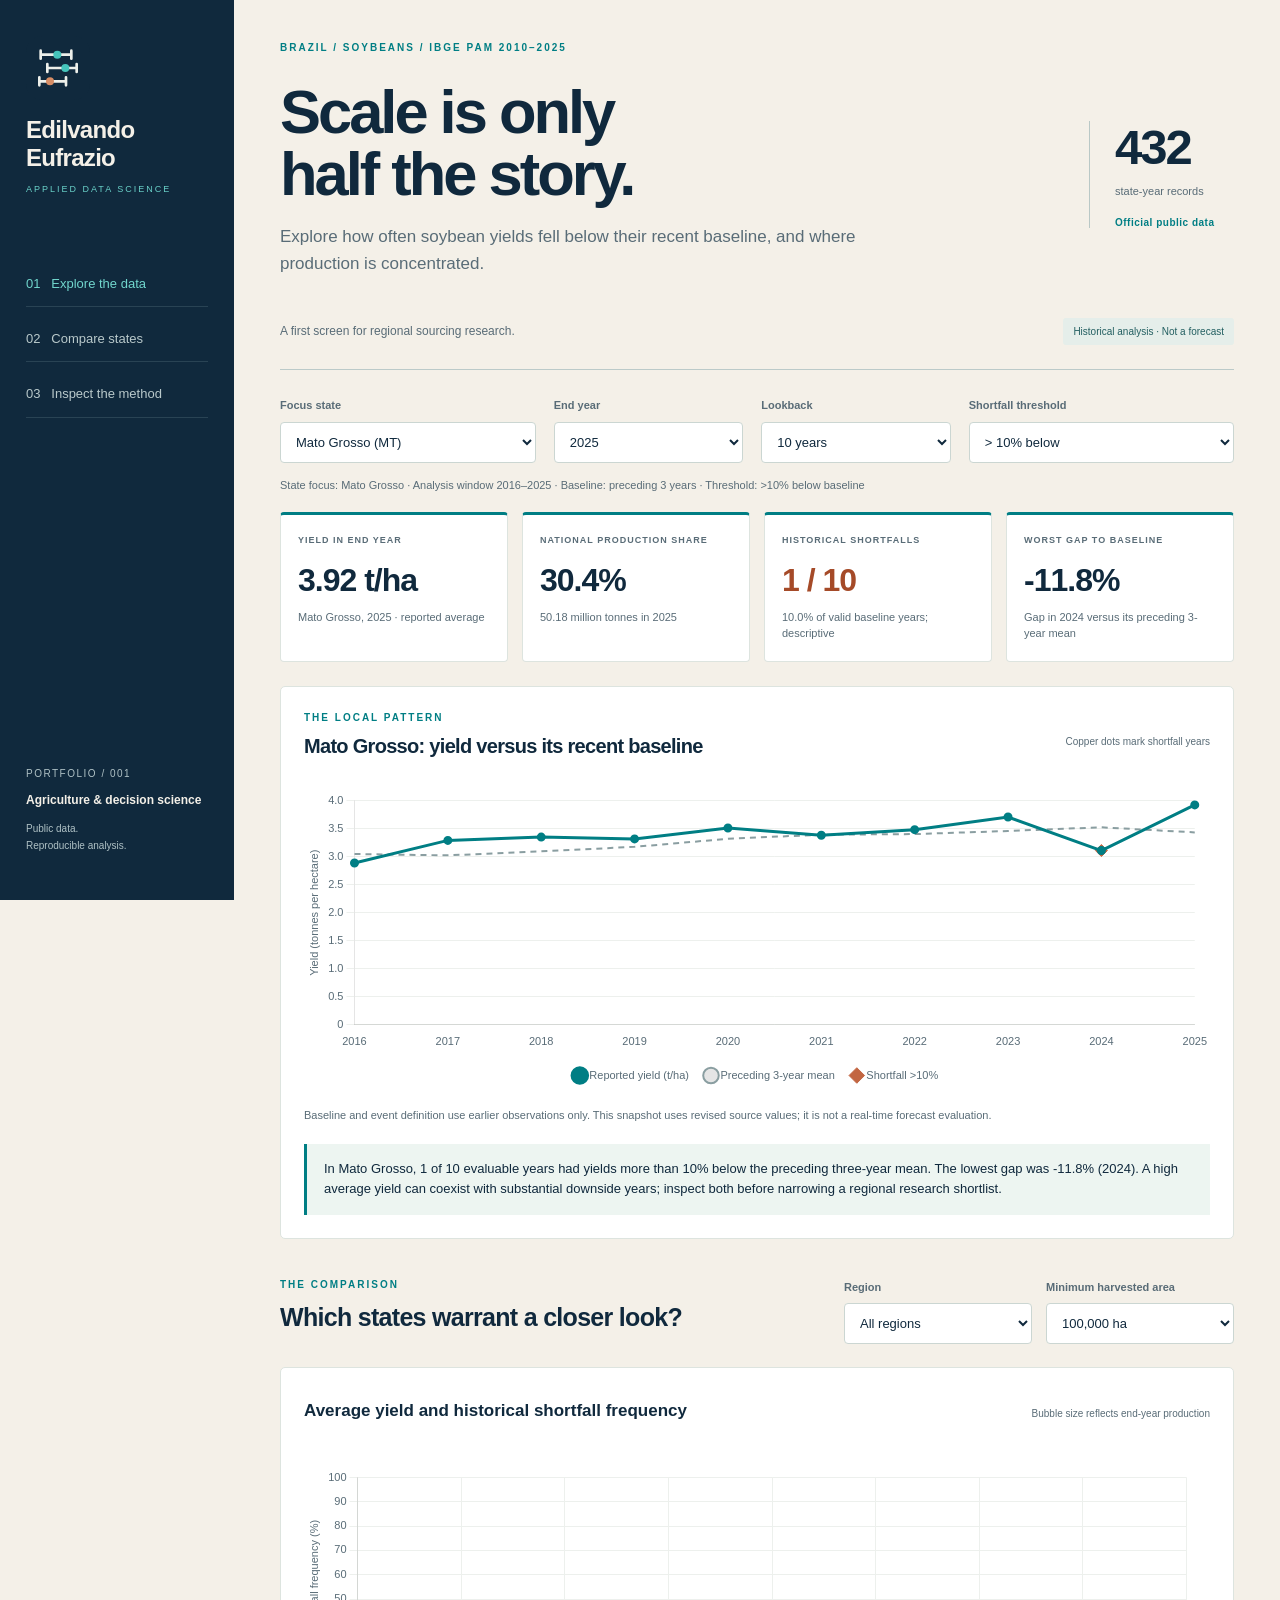
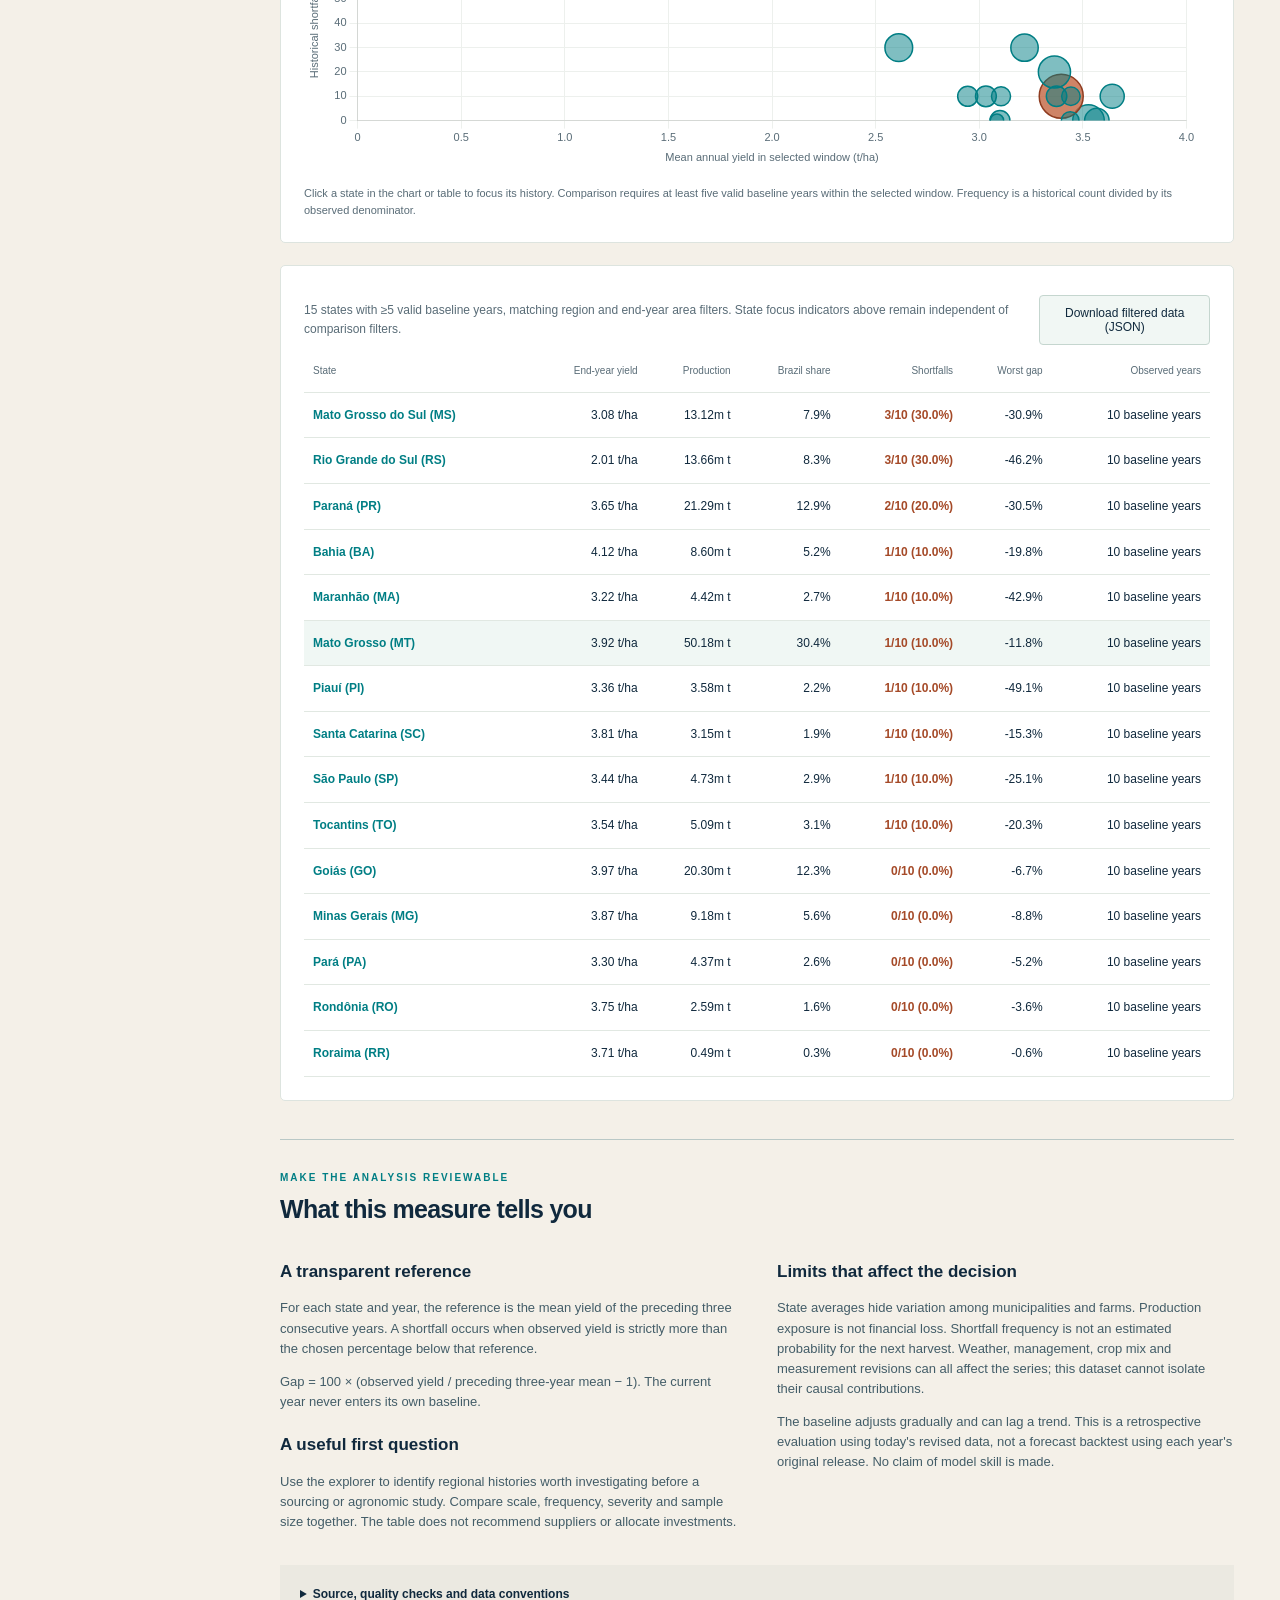
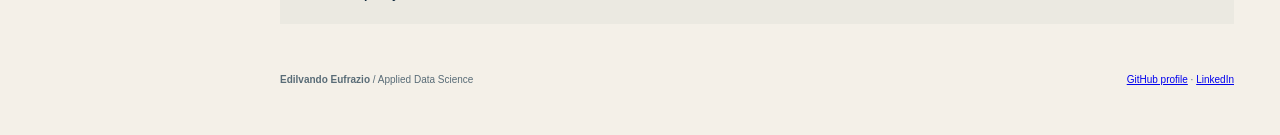
==== docs/index.html @ 591dab3a "Publish the interactive soybean dashboard" ====
<!doctype html><html lang="en"><head><meta charset="utf-8"><meta name="viewport" content="width=device-width,initial-scale=1"><meta name="description" content="Explore Brazilian soybean yield shortfalls using official IBGE data, transparent SQL baselines and reproducible validation."><title>Crop Yield Risk Explorer — Edilvando Eufrazio</title><style>:root{--ink:#10293D;--teal:#007E84;--paper:#F4F0E8;--copper:#C26642;--muted:#596C77;--line:#DCE2DF;--white:#FFF;--soft:#E9F2EF}*{box-sizing:border-box}html{scroll-behavior:smooth;scroll-padding-top:25px}body{margin:0;color:var(--ink);background:var(--paper);font:16px/1.55 Arial,Helvetica,sans-serif}.shell{display:grid;grid-template-columns:234px minmax(0,1fr)}.rail{height:100vh;position:sticky;top:0;background:#10293D;color:var(--paper);padding:36px 26px;display:flex;flex-direction:column}.brandmark{width:64px;height:64px}.brandname{font-size:24px;font-weight:700;letter-spacing:-.7px;line-height:1.15;margin-top:16px}.brandrole{font-size:9px;letter-spacing:2px;color:#69D0C8;margin-top:12px}.rail nav{display:flex;flex-direction:column;gap:10px;margin-top:65px}.rail nav a{color:#B9C9CB;text-decoration:none;font-size:13px;padding:12px 0;border-bottom:1px solid #294354}.rail nav a:hover,.rail nav a.active{color:#71D6CD}.railnote{margin-top:auto;font-size:10px;letter-spacing:1.5px;color:#AFC1C5}.railnote strong{display:block;font-size:12px;letter-spacing:0;margin-top:10px;color:#F4F0E8}.railnote p{letter-spacing:0;line-height:1.7}main{max-width:1420px;width:100%;padding:40px 46px 20px}header{border-bottom:1px solid #BBCAC9;padding-bottom:24px}.eyebrow{font-size:10px;letter-spacing:2px;font-weight:700;color:var(--teal)}h1{font-size:clamp(40px,4.8vw,74px);line-height:1.01;letter-spacing:-3px;margin:25px 0 18px}h2{font-size:25px;letter-spacing:-.7px;line-height:1.2;margin:9px 0 15px}h3{font-size:17px;margin:7px 0 12px}.hero{display:flex;justify-content:space-between;gap:30px;align-items:center}.lede{max-width:590px;font-size:17px;color:var(--muted);line-height:1.6}.stamp{min-width:145px;width:145px;border-left:1px solid #B9C8C6;padding-left:25px;font-size:49px;font-weight:700;line-height:1.1;letter-spacing:-2px}.stamp span{display:block;font-size:11px;line-height:1.5;letter-spacing:0;margin-top:8px;font-weight:400;color:var(--muted)}.stamp b{display:block;font-size:10px;letter-spacing:.5px;color:var(--teal);margin-top:18px}.introline{display:flex;justify-content:space-between;gap:15px;align-items:center;margin-top:24px;font-size:12px;color:var(--muted)}.pill{display:inline-block;background:#E5EEEA;color:#235F61;padding:6px 10px;font-size:10px;border-radius:3px;white-space:nowrap}.controls{display:grid;grid-template-columns:1.35fr 1fr 1fr 1.4fr;gap:18px;margin-top:27px}.control label{display:block;font-size:11px;font-weight:700;margin-bottom:7px;color:var(--muted)}select{width:100%;padding:11px 30px 11px 11px;background:white;border:1px solid #CBD6D2;color:var(--ink);font:13px Arial;border-radius:4px}select:focus,button:focus-visible,a:focus-visible{outline:3px solid #54B9B3;outline-offset:3px}.period{font-size:11px;color:var(--muted);margin:14px 0 18px}.kpis{display:grid;grid-template-columns:repeat(4,minmax(0,1fr));gap:14px;margin-bottom:24px}.kpis article{background:white;padding:19px 17px;border:1px solid #DDE4DF;border-top:3px solid var(--teal);border-radius:4px}.label{font-size:9px;letter-spacing:1px;color:var(--muted);font-weight:700;min-height:27px}.number{font-size:32px;font-weight:700;line-height:1.2;letter-spacing:-1px;font-variant-numeric:tabular-nums}.caption{font-size:11px;color:var(--muted);margin-top:10px;line-height:1.5}.copper{color:#A54A28}.chartcard,.tablecard{background:white;border:1px solid #DDE4DF;border-radius:5px;padding:23px;margin-bottom:22px}.charthead,.sectionhead{display:flex;justify-content:space-between;gap:18px;align-items:center}.charthead h2{font-size:20px}.legendnote{font-size:10px;color:var(--muted);max-width:200px;text-align:right}.chart{height:315px;position:relative;margin-top:18px}.chart.tall{height:300px}.chartnote{font-size:11px;color:var(--muted);margin:16px 0 0}.insight{padding:15px 17px;background:#EDF5F1;border-left:3px solid var(--teal);font-size:13px;margin-top:19px;line-height:1.6}.sectionhead{margin:38px 0 20px}.comparecontrols{display:flex;gap:14px;min-width:390px}.comparecontrols .control{flex:1}.tablehead{display:flex;gap:20px;justify-content:space-between;align-items:center}.tablehead p{font-size:12px;color:var(--muted)}button{cursor:pointer;font:12px Arial;background:#F1F7F4;color:var(--ink);padding:10px 12px;border:1px solid #C5D6CF;border-radius:4px}button:hover{background:#DCEFE8}.scroll{overflow-x:auto}table{width:100%;border-collapse:collapse;font-size:12px;font-variant-numeric:tabular-nums}th,td{padding:13px 9px;border-bottom:1px solid #E1E8E2;text-align:right;white-space:nowrap}th:first-child,td:first-child{text-align:left}th{color:var(--muted);font-size:10px;font-weight:400}th button{padding:0;border:0;background:none;color:inherit;font-size:10px}td button{padding:0;background:none;border:0;color:var(--teal);font-weight:700}.selected td{background:#F0F7F4}.freq{font-weight:700;color:#A54A28}.method{border-top:1px solid #B9C8C6;padding-top:30px;margin-top:38px}.methodgrid{display:grid;grid-template-columns:1fr 1fr;gap:40px;font-size:13px;color:#435D68}.methodgrid h3{color:var(--ink);margin-top:20px}.method details{margin-top:20px;background:#EBE9E1;padding:20px;font-size:12px;color:#435D68}.method summary{cursor:pointer;color:var(--ink);font-weight:700}.method a{color:var(--teal)}footer{display:flex;justify-content:space-between;gap:20px;font-size:10px;color:var(--muted);padding:28px 0;margin-top:20px}.skip{position:absolute;left:-999px}.skip:focus{left:20px;top:20px;background:white;padding:10px;z-index:100}.empty{padding:22px;color:var(--muted)}@media(min-width:1500px){main{padding:48px 65px}}@media(max-width:1100px){.shell{grid-template-columns:190px minmax(0,1fr)}.rail{padding:28px 20px}main{padding:30px}.stamp{display:none}.sectionhead{display:block}.comparecontrols{margin-top:18px;min-width:0}.kpis{gap:10px}.kpis article{padding:15px 12px}.number{font-size:27px}}@media(max-width:760px){.shell{display:block}.rail{position:static;height:auto;display:flex;flex-direction:row;align-items:center;gap:12px;padding:16px 20px}.brandmark{width:45px;height:45px}.brandname{font-size:17px;margin:0}.brandrole{margin:0 0 0 auto;font-size:8px;max-width:95px}.rail nav,.railnote{display:none}main{padding:28px 19px}h1{font-size:49px;letter-spacing:-2px}.hero{display:block}.introline{display:block}.pill{margin-top:12px}.controls{grid-template-columns:1fr 1fr;gap:13px}.kpis{grid-template-columns:1fr 1fr;gap:10px}.label{min-height:17px}.number{font-size:29px}.chartcard,.tablecard{padding:16px}.charthead{display:block}.legendnote{display:block;text-align:left;max-width:none;margin-top:8px}.chart{height:295px}.methodgrid{grid-template-columns:1fr;gap:0}.tablehead{display:block}.tablehead button{margin-bottom:15px}footer{display:block;font-size:10px}footer span{display:block;margin-top:8px}}@media print{.rail,.controls,.comparecontrols,.tablehead button{display:none}.shell{display:block}main{padding:10px}.chartcard{break-inside:avoid}.method details{display:block}}
</style></head><body><a class="skip" href="#explore">Skip to analysis</a><div class="shell"><aside class="rail"><div class="brandmark" aria-hidden="true"><svg viewBox="0 0 96 96"><rect width="96" height="96" rx="24" fill="#10293D"/><g stroke="#EDEFEA" stroke-width="4" stroke-linecap="round"><path d="M22 28H68M22 22V34M68 22V34M32 48H76M32 42V54M76 42V54M20 68H60M20 62V74M60 62V74"/></g><g fill="#45C4BB"><circle cx="47" cy="28" r="6"/><circle cx="59" cy="48" r="6"/></g><circle cx="36" cy="68" r="6" fill="#D78D65"/></svg></div><div class="brandname">Edilvando<br>Eufrazio</div><div class="brandrole">APPLIED DATA SCIENCE</div><nav><a href="#explore" class="active">01 &nbsp; Explore the data</a><a href="#compare">02 &nbsp; Compare states</a><a href="#method">03 &nbsp; Inspect the method</a></nav><div class="railnote">PORTFOLIO / 001<br><strong>Agriculture &amp; decision science</strong><p>Public data.<br>Reproducible analysis.</p></div></aside><main><header><div class="eyebrow">BRAZIL / SOYBEANS / IBGE PAM 2010–2025</div><div class="hero"><div><h1>Scale is only<br>half the story.</h1><p class="lede">Explore how often soybean yields fell below their recent baseline, and where production is concentrated.</p></div><div class="stamp">432<span>state-year records</span><b>Official public data</b></div></div><div class="introline"><span>A first screen for regional sourcing research.</span><span class="pill">Historical analysis · Not a forecast</span></div></header><section class="controls" id="explore" aria-label="Analysis controls"><div class="control"><label for="state">Focus state</label><select id="state"></select></div><div class="control"><label for="endYear">End year</label><select id="endYear"></select></div><div class="control"><label for="window">Lookback</label><select id="window"><option value="10" selected>10 years</option><option value="5">5 years</option><option value="13">13 years</option></select></div><div class="control"><label for="threshold">Shortfall threshold</label><select id="threshold"><option value="5">&gt; 5% below</option><option value="10" selected>&gt; 10% below</option><option value="15">&gt; 15% below</option><option value="20">&gt; 20% below</option></select></div></section><div class="period" id="period"></div><section class="kpis" aria-label="Selected state indicators"><article><div class="label">YIELD IN END YEAR</div><div class="number" id="yield"></div><div class="caption" id="yieldNote"></div></article><article><div class="label">NATIONAL PRODUCTION SHARE</div><div class="number" id="share"></div><div class="caption" id="productionNote"></div></article><article><div class="label">HISTORICAL SHORTFALLS</div><div class="number copper" id="frequency"></div><div class="caption" id="frequencyNote"></div></article><article><div class="label">WORST GAP TO BASELINE</div><div class="number" id="worst"></div><div class="caption" id="worstNote"></div></article></section><section class="chartcard"><div class="charthead"><div><div class="eyebrow">THE LOCAL PATTERN</div><h2 id="trendTitle">Yield and the preceding three-year mean</h2></div><span class="legendnote">Copper dots mark shortfall years</span></div><div class="chart tall"><canvas id="trend" aria-label="Selected state yield and historical baseline" role="img"></canvas></div><p class="chartnote" id="trendNote"></p><div class="insight" id="insight" aria-live="polite"></div></section><section id="compare"><div class="sectionhead"><div><div class="eyebrow">THE COMPARISON</div><h2>Which states warrant a closer look?</h2></div><div class="comparecontrols"><div class="control"><label for="region">Region</label><select id="region"><option value="all">All regions</option><option>Central-West</option><option>South</option><option>Southeast</option><option>Northeast</option><option>North</option></select></div><div class="control"><label for="minArea">Minimum harvested area</label><select id="minArea"><option value="0">Any positive area</option><option value="100000" selected>100,000 ha</option><option value="500000">500,000 ha</option><option value="1000000">1 million ha</option></select></div></div></div><div class="chartcard"><div class="charthead"><h3>Average yield and historical shortfall frequency</h3><span class="legendnote">Bubble size reflects end-year production</span></div><div class="chart"><canvas id="scatter" aria-label="States by average yield and shortfall frequency" role="img"></canvas></div><p class="chartnote">Click a state in the chart or table to focus its history. Comparison requires at least five valid baseline years within the selected window. Frequency is a historical count divided by its observed denominator.</p></div><div class="tablecard"><div class="tablehead"><p id="tableCaption"></p><button id="download">Download filtered data (JSON)</button></div><div class="scroll"><table><thead><tr><th><button data-sort="state">State</button></th><th><button data-sort="yield">End-year yield</button></th><th><button data-sort="production">Production</button></th><th><button data-sort="share">Brazil share</button></th><th><button data-sort="frequency">Shortfalls</button></th><th><button data-sort="worst">Worst gap</button></th><th>Observed years</th></tr></thead><tbody id="rows"></tbody></table></div></div></section><section class="method" id="method"><div class="eyebrow">MAKE THE ANALYSIS REVIEWABLE</div><h2>What this measure tells you</h2><div class="methodgrid"><div><h3>A transparent reference</h3><p>For each state and year, the reference is the mean yield of the preceding three consecutive years. A shortfall occurs when observed yield is strictly more than the chosen percentage below that reference.</p><p>Gap = 100 × (observed yield / preceding three-year mean − 1). The current year never enters its own baseline.</p><h3>A useful first question</h3><p>Use the explorer to identify regional histories worth investigating before a sourcing or agronomic study. Compare scale, frequency, severity and sample size together. The table does not recommend suppliers or allocate investments.</p></div><div><h3>Limits that affect the decision</h3><p>State averages hide variation among municipalities and farms. Production exposure is not financial loss. Shortfall frequency is not an estimated probability for the next harvest. Weather, management, crop mix and measurement revisions can all affect the series; this dataset cannot isolate their causal contributions.</p><p>The baseline adjusts gradually and can lag a trend. This is a retrospective evaluation using today's revised data, not a forecast backtest using each year's original release. No claim of model skill is made.</p></div></div><details><summary>Source, quality checks and data conventions</summary><p>Source: IBGE Municipal Agricultural Production (PAM), SIDRA table 1612, category 2713 (soybeans, grain), annual data, Brazil and 27 states, 2010–2025. Yield is reported in kg/ha and displayed in t/ha. Production is in tonnes; areas are in hectares.</p><p>The pipeline checks source hashes, unique state-year-variable keys, the complete grid, state sums against the national totals, and yield against production/harvested area with a 2 kg/ha rounding tolerance. The source values are retained alongside the transformed values.</p><p>SIDRA “-” denotes absolute zero. “...” means unavailable, “..” not applicable and “X” withheld. A yield with no harvested area is undefined and is excluded, not imputed. A rolling baseline requires three observed consecutive years.</p><p id="sourceDate"></p><p><a href="https://sidra.ibge.gov.br/tabela/1612" target="_blank" rel="noopener">Open the IBGE source table</a> · <a href="https://servicodados.ibge.gov.br/api/docs/agregados?versao=3" target="_blank" rel="noopener">API documentation</a></p><p>Independent personal portfolio project by Edilvando Eufrazio. Built with AI-assisted implementation and manual analytical review. No institutional endorsement or nonpublic research data is implied.</p></details></section><footer><span><strong>Edilvando Eufrazio</strong> / Applied Data Science</span><span><a href="https://github.com/edilvandopereira-dot" target="_blank" rel="noopener">GitHub profile</a> · <a href="https://www.linkedin.com/in/edilvando-eufrazio-49b63417/" target="_blank" rel="noopener">LinkedIn</a></span></footer></main></div><script>/*!
 * Chart.js v4.5.1
 * https://www.chartjs.org
 * (c) 2025 Chart.js Contributors
 * Released under the MIT License
 */
!function(t,e){"object"==typeof exports&&"undefined"!=typeof module?module.exports=e():"function"==typeof define&&define.amd?define(e):(t="undefined"!=typeof globalThis?globalThis:t||self).Chart=e()}(this,(function(){"use strict";var t=Object.freeze({__proto__:null,get Colors(){return Jo},get Decimation(){return ta},get Filler(){return ba},get Legend(){return Ma},get SubTitle(){return Pa},get Title(){return ka},get Tooltip(){return Na}});function e(){}const i=(()=>{let t=0;return()=>t++})();function s(t){return null==t}function n(t){if(Array.isArray&&Array.isArray(t))return!0;const e=Object.prototype.toString.call(t);return"[object"===e.slice(0,7)&&"Array]"===e.slice(-6)}function o(t){return null!==t&&"[object Object]"===Object.prototype.toString.call(t)}function a(t){return("number"==typeof t||t instanceof Number)&&isFinite(+t)}function r(t,e){return a(t)?t:e}function l(t,e){return void 0===t?e:t}const h=(t,e)=>"string"==typeof t&&t.endsWith("%")?parseFloat(t)/100:+t/e,c=(t,e)=>"string"==typeof t&&t.endsWith("%")?parseFloat(t)/100*e:+t;function d(t,e,i){if(t&&"function"==typeof t.call)return t.apply(i,e)}function u(t,e,i,s){let a,r,l;if(n(t))if(r=t.length,s)for(a=r-1;a>=0;a--)e.call(i,t[a],a);else for(a=0;a<r;a++)e.call(i,t[a],a);else if(o(t))for(l=Object.keys(t),r=l.length,a=0;a<r;a++)e.call(i,t[l[a]],l[a])}function f(t,e){let i,s,n,o;if(!t||!e||t.length!==e.length)return!1;for(i=0,s=t.length;i<s;++i)if(n=t[i],o=e[i],n.datasetIndex!==o.datasetIndex||n.index!==o.index)return!1;return!0}function g(t){if(n(t))return t.map(g);if(o(t)){const e=Object.create(null),i=Object.keys(t),s=i.length;let n=0;for(;n<s;++n)e[i[n]]=g(t[i[n]]);return e}return t}function p(t){return-1===["__proto__","prototype","constructor"].indexOf(t)}function m(t,e,i,s){if(!p(t))return;const n=e[t],a=i[t];o(n)&&o(a)?x(n,a,s):e[t]=g(a)}function x(t,e,i){const s=n(e)?e:[e],a=s.length;if(!o(t))return t;const r=(i=i||{}).merger||m;let l;for(let e=0;e<a;++e){if(l=s[e],!o(l))continue;const n=Object.keys(l);for(let e=0,s=n.length;e<s;++e)r(n[e],t,l,i)}return t}function b(t,e){return x(t,e,{merger:_})}function _(t,e,i){if(!p(t))return;const s=e[t],n=i[t];o(s)&&o(n)?b(s,n):Object.prototype.hasOwnProperty.call(e,t)||(e[t]=g(n))}const y={"":t=>t,x:t=>t.x,y:t=>t.y};function v(t){const e=t.split("."),i=[];let s="";for(const t of e)s+=t,s.endsWith("\\")?s=s.slice(0,-1)+".":(i.push(s),s="");return i}function M(t,e){const i=y[e]||(y[e]=function(t){const e=v(t);return t=>{for(const i of e){if(""===i)break;t=t&&t[i]}return t}}(e));return i(t)}function w(t){return t.charAt(0).toUpperCase()+t.slice(1)}const k=t=>void 0!==t,S=t=>"function"==typeof t,P=(t,e)=>{if(t.size!==e.size)return!1;for(const i of t)if(!e.has(i))return!1;return!0};function D(t){return"mouseup"===t.type||"click"===t.type||"contextmenu"===t.type}const C=Math.PI,O=2*C,A=O+C,T=Number.POSITIVE_INFINITY,L=C/180,E=C/2,R=C/4,I=2*C/3,z=Math.log10,F=Math.sign;function V(t,e,i){return Math.abs(t-e)<i}function B(t){const e=Math.round(t);t=V(t,e,t/1e3)?e:t;const i=Math.pow(10,Math.floor(z(t))),s=t/i;return(s<=1?1:s<=2?2:s<=5?5:10)*i}function W(t){const e=[],i=Math.sqrt(t);let s;for(s=1;s<i;s++)t%s==0&&(e.push(s),e.push(t/s));return i===(0|i)&&e.push(i),e.sort(((t,e)=>t-e)).pop(),e}function N(t){return!function(t){return"symbol"==typeof t||"object"==typeof t&&null!==t&&!(Symbol.toPrimitive in t||"toString"in t||"valueOf"in t)}(t)&&!isNaN(parseFloat(t))&&isFinite(t)}function H(t,e){const i=Math.round(t);return i-e<=t&&i+e>=t}function j(t,e,i){let s,n,o;for(s=0,n=t.length;s<n;s++)o=t[s][i],isNaN(o)||(e.min=Math.min(e.min,o),e.max=Math.max(e.max,o))}function $(t){return t*(C/180)}function Y(t){return t*(180/C)}function U(t){if(!a(t))return;let e=1,i=0;for(;Math.round(t*e)/e!==t;)e*=10,i++;return i}function X(t,e){const i=e.x-t.x,s=e.y-t.y,n=Math.sqrt(i*i+s*s);let o=Math.atan2(s,i);return o<-.5*C&&(o+=O),{angle:o,distance:n}}function q(t,e){return Math.sqrt(Math.pow(e.x-t.x,2)+Math.pow(e.y-t.y,2))}function K(t,e){return(t-e+A)%O-C}function G(t){return(t%O+O)%O}function J(t,e,i,s){const n=G(t),o=G(e),a=G(i),r=G(o-n),l=G(a-n),h=G(n-o),c=G(n-a);return n===o||n===a||s&&o===a||r>l&&h<c}function Z(t,e,i){return Math.max(e,Math.min(i,t))}function Q(t){return Z(t,-32768,32767)}function tt(t,e,i,s=1e-6){return t>=Math.min(e,i)-s&&t<=Math.max(e,i)+s}function et(t,e,i){i=i||(i=>t[i]<e);let s,n=t.length-1,o=0;for(;n-o>1;)s=o+n>>1,i(s)?o=s:n=s;return{lo:o,hi:n}}const it=(t,e,i,s)=>et(t,i,s?s=>{const n=t[s][e];return n<i||n===i&&t[s+1][e]===i}:s=>t[s][e]<i),st=(t,e,i)=>et(t,i,(s=>t[s][e]>=i));function nt(t,e,i){let s=0,n=t.length;for(;s<n&&t[s]<e;)s++;for(;n>s&&t[n-1]>i;)n--;return s>0||n<t.length?t.slice(s,n):t}const ot=["push","pop","shift","splice","unshift"];function at(t,e){t._chartjs?t._chartjs.listeners.push(e):(Object.defineProperty(t,"_chartjs",{configurable:!0,enumerable:!1,value:{listeners:[e]}}),ot.forEach((e=>{const i="_onData"+w(e),s=t[e];Object.defineProperty(t,e,{configurable:!0,enumerable:!1,value(...e){const n=s.apply(this,e);return t._chartjs.listeners.forEach((t=>{"function"==typeof t[i]&&t[i](...e)})),n}})})))}function rt(t,e){const i=t._chartjs;if(!i)return;const s=i.listeners,n=s.indexOf(e);-1!==n&&s.splice(n,1),s.length>0||(ot.forEach((e=>{delete t[e]})),delete t._chartjs)}function lt(t){const e=new Set(t);return e.size===t.length?t:Array.from(e)}const ht="undefined"==typeof window?function(t){return t()}:window.requestAnimationFrame;function ct(t,e){let i=[],s=!1;return function(...n){i=n,s||(s=!0,ht.call(window,(()=>{s=!1,t.apply(e,i)})))}}function dt(t,e){let i;return function(...s){return e?(clearTimeout(i),i=setTimeout(t,e,s)):t.apply(this,s),e}}const ut=t=>"start"===t?"left":"end"===t?"right":"center",ft=(t,e,i)=>"start"===t?e:"end"===t?i:(e+i)/2,gt=(t,e,i,s)=>t===(s?"left":"right")?i:"center"===t?(e+i)/2:e;function pt(t,e,i){const n=e.length;let o=0,a=n;if(t._sorted){const{iScale:r,vScale:l,_parsed:h}=t,c=t.dataset&&t.dataset.options?t.dataset.options.spanGaps:null,d=r.axis,{min:u,max:f,minDefined:g,maxDefined:p}=r.getUserBounds();if(g){if(o=Math.min(it(h,d,u).lo,i?n:it(e,d,r.getPixelForValue(u)).lo),c){const t=h.slice(0,o+1).reverse().findIndex((t=>!s(t[l.axis])));o-=Math.max(0,t)}o=Z(o,0,n-1)}if(p){let t=Math.max(it(h,r.axis,f,!0).hi+1,i?0:it(e,d,r.getPixelForValue(f),!0).hi+1);if(c){const e=h.slice(t-1).findIndex((t=>!s(t[l.axis])));t+=Math.max(0,e)}a=Z(t,o,n)-o}else a=n-o}return{start:o,count:a}}function mt(t){const{xScale:e,yScale:i,_scaleRanges:s}=t,n={xmin:e.min,xmax:e.max,ymin:i.min,ymax:i.max};if(!s)return t._scaleRanges=n,!0;const o=s.xmin!==e.min||s.xmax!==e.max||s.ymin!==i.min||s.ymax!==i.max;return Object.assign(s,n),o}class xt{constructor(){this._request=null,this._charts=new Map,this._running=!1,this._lastDate=void 0}_notify(t,e,i,s){const n=e.listeners[s],o=e.duration;n.forEach((s=>s({chart:t,initial:e.initial,numSteps:o,currentStep:Math.min(i-e.start,o)})))}_refresh(){this._request||(this._running=!0,this._request=ht.call(window,(()=>{this._update(),this._request=null,this._running&&this._refresh()})))}_update(t=Date.now()){let e=0;this._charts.forEach(((i,s)=>{if(!i.running||!i.items.length)return;const n=i.items;let o,a=n.length-1,r=!1;for(;a>=0;--a)o=n[a],o._active?(o._total>i.duration&&(i.duration=o._total),o.tick(t),r=!0):(n[a]=n[n.length-1],n.pop());r&&(s.draw(),this._notify(s,i,t,"progress")),n.length||(i.running=!1,this._notify(s,i,t,"complete"),i.initial=!1),e+=n.length})),this._lastDate=t,0===e&&(this._running=!1)}_getAnims(t){const e=this._charts;let i=e.get(t);return i||(i={running:!1,initial:!0,items:[],listeners:{complete:[],progress:[]}},e.set(t,i)),i}listen(t,e,i){this._getAnims(t).listeners[e].push(i)}add(t,e){e&&e.length&&this._getAnims(t).items.push(...e)}has(t){return this._getAnims(t).items.length>0}start(t){const e=this._charts.get(t);e&&(e.running=!0,e.start=Date.now(),e.duration=e.items.reduce(((t,e)=>Math.max(t,e._duration)),0),this._refresh())}running(t){if(!this._running)return!1;const e=this._charts.get(t);return!!(e&&e.running&&e.items.length)}stop(t){const e=this._charts.get(t);if(!e||!e.items.length)return;const i=e.items;let s=i.length-1;for(;s>=0;--s)i[s].cancel();e.items=[],this._notify(t,e,Date.now(),"complete")}remove(t){return this._charts.delete(t)}}var bt=new xt;
/*!
 * @kurkle/color v0.3.2
 * https://github.com/kurkle/color#readme
 * (c) 2023 Jukka Kurkela
 * Released under the MIT License
 */function _t(t){return t+.5|0}const yt=(t,e,i)=>Math.max(Math.min(t,i),e);function vt(t){return yt(_t(2.55*t),0,255)}function Mt(t){return yt(_t(255*t),0,255)}function wt(t){return yt(_t(t/2.55)/100,0,1)}function kt(t){return yt(_t(100*t),0,100)}const St={0:0,1:1,2:2,3:3,4:4,5:5,6:6,7:7,8:8,9:9,A:10,B:11,C:12,D:13,E:14,F:15,a:10,b:11,c:12,d:13,e:14,f:15},Pt=[..."0123456789ABCDEF"],Dt=t=>Pt[15&t],Ct=t=>Pt[(240&t)>>4]+Pt[15&t],Ot=t=>(240&t)>>4==(15&t);function At(t){var e=(t=>Ot(t.r)&&Ot(t.g)&&Ot(t.b)&&Ot(t.a))(t)?Dt:Ct;return t?"#"+e(t.r)+e(t.g)+e(t.b)+((t,e)=>t<255?e(t):"")(t.a,e):void 0}const Tt=/^(hsla?|hwb|hsv)\(\s*([-+.e\d]+)(?:deg)?[\s,]+([-+.e\d]+)%[\s,]+([-+.e\d]+)%(?:[\s,]+([-+.e\d]+)(%)?)?\s*\)$/;function Lt(t,e,i){const s=e*Math.min(i,1-i),n=(e,n=(e+t/30)%12)=>i-s*Math.max(Math.min(n-3,9-n,1),-1);return[n(0),n(8),n(4)]}function Et(t,e,i){const s=(s,n=(s+t/60)%6)=>i-i*e*Math.max(Math.min(n,4-n,1),0);return[s(5),s(3),s(1)]}function Rt(t,e,i){const s=Lt(t,1,.5);let n;for(e+i>1&&(n=1/(e+i),e*=n,i*=n),n=0;n<3;n++)s[n]*=1-e-i,s[n]+=e;return s}function It(t){const e=t.r/255,i=t.g/255,s=t.b/255,n=Math.max(e,i,s),o=Math.min(e,i,s),a=(n+o)/2;let r,l,h;return n!==o&&(h=n-o,l=a>.5?h/(2-n-o):h/(n+o),r=function(t,e,i,s,n){return t===n?(e-i)/s+(e<i?6:0):e===n?(i-t)/s+2:(t-e)/s+4}(e,i,s,h,n),r=60*r+.5),[0|r,l||0,a]}function zt(t,e,i,s){return(Array.isArray(e)?t(e[0],e[1],e[2]):t(e,i,s)).map(Mt)}function Ft(t,e,i){return zt(Lt,t,e,i)}function Vt(t){return(t%360+360)%360}function Bt(t){const e=Tt.exec(t);let i,s=255;if(!e)return;e[5]!==i&&(s=e[6]?vt(+e[5]):Mt(+e[5]));const n=Vt(+e[2]),o=+e[3]/100,a=+e[4]/100;return i="hwb"===e[1]?function(t,e,i){return zt(Rt,t,e,i)}(n,o,a):"hsv"===e[1]?function(t,e,i){return zt(Et,t,e,i)}(n,o,a):Ft(n,o,a),{r:i[0],g:i[1],b:i[2],a:s}}const Wt={x:"dark",Z:"light",Y:"re",X:"blu",W:"gr",V:"medium",U:"slate",A:"ee",T:"ol",S:"or",B:"ra",C:"lateg",D:"ights",R:"in",Q:"turquois",E:"hi",P:"ro",O:"al",N:"le",M:"de",L:"yello",F:"en",K:"ch",G:"arks",H:"ea",I:"ightg",J:"wh"},Nt={OiceXe:"f0f8ff",antiquewEte:"faebd7",aqua:"ffff",aquamarRe:"7fffd4",azuY:"f0ffff",beige:"f5f5dc",bisque:"ffe4c4",black:"0",blanKedOmond:"ffebcd",Xe:"ff",XeviTet:"8a2be2",bPwn:"a52a2a",burlywood:"deb887",caMtXe:"5f9ea0",KartYuse:"7fff00",KocTate:"d2691e",cSO:"ff7f50",cSnflowerXe:"6495ed",cSnsilk:"fff8dc",crimson:"dc143c",cyan:"ffff",xXe:"8b",xcyan:"8b8b",xgTMnPd:"b8860b",xWay:"a9a9a9",xgYF:"6400",xgYy:"a9a9a9",xkhaki:"bdb76b",xmagFta:"8b008b",xTivegYF:"556b2f",xSange:"ff8c00",xScEd:"9932cc",xYd:"8b0000",xsOmon:"e9967a",xsHgYF:"8fbc8f",xUXe:"483d8b",xUWay:"2f4f4f",xUgYy:"2f4f4f",xQe:"ced1",xviTet:"9400d3",dAppRk:"ff1493",dApskyXe:"bfff",dimWay:"696969",dimgYy:"696969",dodgerXe:"1e90ff",fiYbrick:"b22222",flSOwEte:"fffaf0",foYstWAn:"228b22",fuKsia:"ff00ff",gaRsbSo:"dcdcdc",ghostwEte:"f8f8ff",gTd:"ffd700",gTMnPd:"daa520",Way:"808080",gYF:"8000",gYFLw:"adff2f",gYy:"808080",honeyMw:"f0fff0",hotpRk:"ff69b4",RdianYd:"cd5c5c",Rdigo:"4b0082",ivSy:"fffff0",khaki:"f0e68c",lavFMr:"e6e6fa",lavFMrXsh:"fff0f5",lawngYF:"7cfc00",NmoncEffon:"fffacd",ZXe:"add8e6",ZcSO:"f08080",Zcyan:"e0ffff",ZgTMnPdLw:"fafad2",ZWay:"d3d3d3",ZgYF:"90ee90",ZgYy:"d3d3d3",ZpRk:"ffb6c1",ZsOmon:"ffa07a",ZsHgYF:"20b2aa",ZskyXe:"87cefa",ZUWay:"778899",ZUgYy:"778899",ZstAlXe:"b0c4de",ZLw:"ffffe0",lime:"ff00",limegYF:"32cd32",lRF:"faf0e6",magFta:"ff00ff",maPon:"800000",VaquamarRe:"66cdaa",VXe:"cd",VScEd:"ba55d3",VpurpN:"9370db",VsHgYF:"3cb371",VUXe:"7b68ee",VsprRggYF:"fa9a",VQe:"48d1cc",VviTetYd:"c71585",midnightXe:"191970",mRtcYam:"f5fffa",mistyPse:"ffe4e1",moccasR:"ffe4b5",navajowEte:"ffdead",navy:"80",Tdlace:"fdf5e6",Tive:"808000",TivedBb:"6b8e23",Sange:"ffa500",SangeYd:"ff4500",ScEd:"da70d6",pOegTMnPd:"eee8aa",pOegYF:"98fb98",pOeQe:"afeeee",pOeviTetYd:"db7093",papayawEp:"ffefd5",pHKpuff:"ffdab9",peru:"cd853f",pRk:"ffc0cb",plum:"dda0dd",powMrXe:"b0e0e6",purpN:"800080",YbeccapurpN:"663399",Yd:"ff0000",Psybrown:"bc8f8f",PyOXe:"4169e1",saddNbPwn:"8b4513",sOmon:"fa8072",sandybPwn:"f4a460",sHgYF:"2e8b57",sHshell:"fff5ee",siFna:"a0522d",silver:"c0c0c0",skyXe:"87ceeb",UXe:"6a5acd",UWay:"708090",UgYy:"708090",snow:"fffafa",sprRggYF:"ff7f",stAlXe:"4682b4",tan:"d2b48c",teO:"8080",tEstN:"d8bfd8",tomato:"ff6347",Qe:"40e0d0",viTet:"ee82ee",JHt:"f5deb3",wEte:"ffffff",wEtesmoke:"f5f5f5",Lw:"ffff00",LwgYF:"9acd32"};let Ht;function jt(t){Ht||(Ht=function(){const t={},e=Object.keys(Nt),i=Object.keys(Wt);let s,n,o,a,r;for(s=0;s<e.length;s++){for(a=r=e[s],n=0;n<i.length;n++)o=i[n],r=r.replace(o,Wt[o]);o=parseInt(Nt[a],16),t[r]=[o>>16&255,o>>8&255,255&o]}return t}(),Ht.transparent=[0,0,0,0]);const e=Ht[t.toLowerCase()];return e&&{r:e[0],g:e[1],b:e[2],a:4===e.length?e[3]:255}}const $t=/^rgba?\(\s*([-+.\d]+)(%)?[\s,]+([-+.e\d]+)(%)?[\s,]+([-+.e\d]+)(%)?(?:[\s,/]+([-+.e\d]+)(%)?)?\s*\)$/;const Yt=t=>t<=.0031308?12.92*t:1.055*Math.pow(t,1/2.4)-.055,Ut=t=>t<=.04045?t/12.92:Math.pow((t+.055)/1.055,2.4);function Xt(t,e,i){if(t){let s=It(t);s[e]=Math.max(0,Math.min(s[e]+s[e]*i,0===e?360:1)),s=Ft(s),t.r=s[0],t.g=s[1],t.b=s[2]}}function qt(t,e){return t?Object.assign(e||{},t):t}function Kt(t){var e={r:0,g:0,b:0,a:255};return Array.isArray(t)?t.length>=3&&(e={r:t[0],g:t[1],b:t[2],a:255},t.length>3&&(e.a=Mt(t[3]))):(e=qt(t,{r:0,g:0,b:0,a:1})).a=Mt(e.a),e}function Gt(t){return"r"===t.charAt(0)?function(t){const e=$t.exec(t);let i,s,n,o=255;if(e){if(e[7]!==i){const t=+e[7];o=e[8]?vt(t):yt(255*t,0,255)}return i=+e[1],s=+e[3],n=+e[5],i=255&(e[2]?vt(i):yt(i,0,255)),s=255&(e[4]?vt(s):yt(s,0,255)),n=255&(e[6]?vt(n):yt(n,0,255)),{r:i,g:s,b:n,a:o}}}(t):Bt(t)}class Jt{constructor(t){if(t instanceof Jt)return t;const e=typeof t;let i;var s,n,o;"object"===e?i=Kt(t):"string"===e&&(o=(s=t).length,"#"===s[0]&&(4===o||5===o?n={r:255&17*St[s[1]],g:255&17*St[s[2]],b:255&17*St[s[3]],a:5===o?17*St[s[4]]:255}:7!==o&&9!==o||(n={r:St[s[1]]<<4|St[s[2]],g:St[s[3]]<<4|St[s[4]],b:St[s[5]]<<4|St[s[6]],a:9===o?St[s[7]]<<4|St[s[8]]:255})),i=n||jt(t)||Gt(t)),this._rgb=i,this._valid=!!i}get valid(){return this._valid}get rgb(){var t=qt(this._rgb);return t&&(t.a=wt(t.a)),t}set rgb(t){this._rgb=Kt(t)}rgbString(){return this._valid?(t=this._rgb)&&(t.a<255?`rgba(${t.r}, ${t.g}, ${t.b}, ${wt(t.a)})`:`rgb(${t.r}, ${t.g}, ${t.b})`):void 0;var t}hexString(){return this._valid?At(this._rgb):void 0}hslString(){return this._valid?function(t){if(!t)return;const e=It(t),i=e[0],s=kt(e[1]),n=kt(e[2]);return t.a<255?`hsla(${i}, ${s}%, ${n}%, ${wt(t.a)})`:`hsl(${i}, ${s}%, ${n}%)`}(this._rgb):void 0}mix(t,e){if(t){const i=this.rgb,s=t.rgb;let n;const o=e===n?.5:e,a=2*o-1,r=i.a-s.a,l=((a*r==-1?a:(a+r)/(1+a*r))+1)/2;n=1-l,i.r=255&l*i.r+n*s.r+.5,i.g=255&l*i.g+n*s.g+.5,i.b=255&l*i.b+n*s.b+.5,i.a=o*i.a+(1-o)*s.a,this.rgb=i}return this}interpolate(t,e){return t&&(this._rgb=function(t,e,i){const s=Ut(wt(t.r)),n=Ut(wt(t.g)),o=Ut(wt(t.b));return{r:Mt(Yt(s+i*(Ut(wt(e.r))-s))),g:Mt(Yt(n+i*(Ut(wt(e.g))-n))),b:Mt(Yt(o+i*(Ut(wt(e.b))-o))),a:t.a+i*(e.a-t.a)}}(this._rgb,t._rgb,e)),this}clone(){return new Jt(this.rgb)}alpha(t){return this._rgb.a=Mt(t),this}clearer(t){return this._rgb.a*=1-t,this}greyscale(){const t=this._rgb,e=_t(.3*t.r+.59*t.g+.11*t.b);return t.r=t.g=t.b=e,this}opaquer(t){return this._rgb.a*=1+t,this}negate(){const t=this._rgb;return t.r=255-t.r,t.g=255-t.g,t.b=255-t.b,this}lighten(t){return Xt(this._rgb,2,t),this}darken(t){return Xt(this._rgb,2,-t),this}saturate(t){return Xt(this._rgb,1,t),this}desaturate(t){return Xt(this._rgb,1,-t),this}rotate(t){return function(t,e){var i=It(t);i[0]=Vt(i[0]+e),i=Ft(i),t.r=i[0],t.g=i[1],t.b=i[2]}(this._rgb,t),this}}function Zt(t){if(t&&"object"==typeof t){const e=t.toString();return"[object CanvasPattern]"===e||"[object CanvasGradient]"===e}return!1}function Qt(t){return Zt(t)?t:new Jt(t)}function te(t){return Zt(t)?t:new Jt(t).saturate(.5).darken(.1).hexString()}const ee=["x","y","borderWidth","radius","tension"],ie=["color","borderColor","backgroundColor"];const se=new Map;function ne(t,e,i){return function(t,e){e=e||{};const i=t+JSON.stringify(e);let s=se.get(i);return s||(s=new Intl.NumberFormat(t,e),se.set(i,s)),s}(e,i).format(t)}const oe={values:t=>n(t)?t:""+t,numeric(t,e,i){if(0===t)return"0";const s=this.chart.options.locale;let n,o=t;if(i.length>1){const e=Math.max(Math.abs(i[0].value),Math.abs(i[i.length-1].value));(e<1e-4||e>1e15)&&(n="scientific"),o=function(t,e){let i=e.length>3?e[2].value-e[1].value:e[1].value-e[0].value;Math.abs(i)>=1&&t!==Math.floor(t)&&(i=t-Math.floor(t));return i}(t,i)}const a=z(Math.abs(o)),r=isNaN(a)?1:Math.max(Math.min(-1*Math.floor(a),20),0),l={notation:n,minimumFractionDigits:r,maximumFractionDigits:r};return Object.assign(l,this.options.ticks.format),ne(t,s,l)},logarithmic(t,e,i){if(0===t)return"0";const s=i[e].significand||t/Math.pow(10,Math.floor(z(t)));return[1,2,3,5,10,15].includes(s)||e>.8*i.length?oe.numeric.call(this,t,e,i):""}};var ae={formatters:oe};const re=Object.create(null),le=Object.create(null);function he(t,e){if(!e)return t;const i=e.split(".");for(let e=0,s=i.length;e<s;++e){const s=i[e];t=t[s]||(t[s]=Object.create(null))}return t}function ce(t,e,i){return"string"==typeof e?x(he(t,e),i):x(he(t,""),e)}class de{constructor(t,e){this.animation=void 0,this.backgroundColor="rgba(0,0,0,0.1)",this.borderColor="rgba(0,0,0,0.1)",this.color="#666",this.datasets={},this.devicePixelRatio=t=>t.chart.platform.getDevicePixelRatio(),this.elements={},this.events=["mousemove","mouseout","click","touchstart","touchmove"],this.font={family:"'Helvetica Neue', 'Helvetica', 'Arial', sans-serif",size:12,style:"normal",lineHeight:1.2,weight:null},this.hover={},this.hoverBackgroundColor=(t,e)=>te(e.backgroundColor),this.hoverBorderColor=(t,e)=>te(e.borderColor),this.hoverColor=(t,e)=>te(e.color),this.indexAxis="x",this.interaction={mode:"nearest",intersect:!0,includeInvisible:!1},this.maintainAspectRatio=!0,this.onHover=null,this.onClick=null,this.parsing=!0,this.plugins={},this.responsive=!0,this.scale=void 0,this.scales={},this.showLine=!0,this.drawActiveElementsOnTop=!0,this.describe(t),this.apply(e)}set(t,e){return ce(this,t,e)}get(t){return he(this,t)}describe(t,e){return ce(le,t,e)}override(t,e){return ce(re,t,e)}route(t,e,i,s){const n=he(this,t),a=he(this,i),r="_"+e;Object.defineProperties(n,{[r]:{value:n[e],writable:!0},[e]:{enumerable:!0,get(){const t=this[r],e=a[s];return o(t)?Object.assign({},e,t):l(t,e)},set(t){this[r]=t}}})}apply(t){t.forEach((t=>t(this)))}}var ue=new de({_scriptable:t=>!t.startsWith("on"),_indexable:t=>"events"!==t,hover:{_fallback:"interaction"},interaction:{_scriptable:!1,_indexable:!1}},[function(t){t.set("animation",{delay:void 0,duration:1e3,easing:"easeOutQuart",fn:void 0,from:void 0,loop:void 0,to:void 0,type:void 0}),t.describe("animation",{_fallback:!1,_indexable:!1,_scriptable:t=>"onProgress"!==t&&"onComplete"!==t&&"fn"!==t}),t.set("animations",{colors:{type:"color",properties:ie},numbers:{type:"number",properties:ee}}),t.describe("animations",{_fallback:"animation"}),t.set("transitions",{active:{animation:{duration:400}},resize:{animation:{duration:0}},show:{animations:{colors:{from:"transparent"},visible:{type:"boolean",duration:0}}},hide:{animations:{colors:{to:"transparent"},visible:{type:"boolean",easing:"linear",fn:t=>0|t}}}})},function(t){t.set("layout",{autoPadding:!0,padding:{top:0,right:0,bottom:0,left:0}})},function(t){t.set("scale",{display:!0,offset:!1,reverse:!1,beginAtZero:!1,bounds:"ticks",clip:!0,grace:0,grid:{display:!0,lineWidth:1,drawOnChartArea:!0,drawTicks:!0,tickLength:8,tickWidth:(t,e)=>e.lineWidth,tickColor:(t,e)=>e.color,offset:!1},border:{display:!0,dash:[],dashOffset:0,width:1},title:{display:!1,text:"",padding:{top:4,bottom:4}},ticks:{minRotation:0,maxRotation:50,mirror:!1,textStrokeWidth:0,textStrokeColor:"",padding:3,display:!0,autoSkip:!0,autoSkipPadding:3,labelOffset:0,callback:ae.formatters.values,minor:{},major:{},align:"center",crossAlign:"near",showLabelBackdrop:!1,backdropColor:"rgba(255, 255, 255, 0.75)",backdropPadding:2}}),t.route("scale.ticks","color","","color"),t.route("scale.grid","color","","borderColor"),t.route("scale.border","color","","borderColor"),t.route("scale.title","color","","color"),t.describe("scale",{_fallback:!1,_scriptable:t=>!t.startsWith("before")&&!t.startsWith("after")&&"callback"!==t&&"parser"!==t,_indexable:t=>"borderDash"!==t&&"tickBorderDash"!==t&&"dash"!==t}),t.describe("scales",{_fallback:"scale"}),t.describe("scale.ticks",{_scriptable:t=>"backdropPadding"!==t&&"callback"!==t,_indexable:t=>"backdropPadding"!==t})}]);function fe(){return"undefined"!=typeof window&&"undefined"!=typeof document}function ge(t){let e=t.parentNode;return e&&"[object ShadowRoot]"===e.toString()&&(e=e.host),e}function pe(t,e,i){let s;return"string"==typeof t?(s=parseInt(t,10),-1!==t.indexOf("%")&&(s=s/100*e.parentNode[i])):s=t,s}const me=t=>t.ownerDocument.defaultView.getComputedStyle(t,null);function xe(t,e){return me(t).getPropertyValue(e)}const be=["top","right","bottom","left"];function _e(t,e,i){const s={};i=i?"-"+i:"";for(let n=0;n<4;n++){const o=be[n];s[o]=parseFloat(t[e+"-"+o+i])||0}return s.width=s.left+s.right,s.height=s.top+s.bottom,s}const ye=(t,e,i)=>(t>0||e>0)&&(!i||!i.shadowRoot);function ve(t,e){if("native"in t)return t;const{canvas:i,currentDevicePixelRatio:s}=e,n=me(i),o="border-box"===n.boxSizing,a=_e(n,"padding"),r=_e(n,"border","width"),{x:l,y:h,box:c}=function(t,e){const i=t.touches,s=i&&i.length?i[0]:t,{offsetX:n,offsetY:o}=s;let a,r,l=!1;if(ye(n,o,t.target))a=n,r=o;else{const t=e.getBoundingClientRect();a=s.clientX-t.left,r=s.clientY-t.top,l=!0}return{x:a,y:r,box:l}}(t,i),d=a.left+(c&&r.left),u=a.top+(c&&r.top);let{width:f,height:g}=e;return o&&(f-=a.width+r.width,g-=a.height+r.height),{x:Math.round((l-d)/f*i.width/s),y:Math.round((h-u)/g*i.height/s)}}const Me=t=>Math.round(10*t)/10;function we(t,e,i,s){const n=me(t),o=_e(n,"margin"),a=pe(n.maxWidth,t,"clientWidth")||T,r=pe(n.maxHeight,t,"clientHeight")||T,l=function(t,e,i){let s,n;if(void 0===e||void 0===i){const o=t&&ge(t);if(o){const t=o.getBoundingClientRect(),a=me(o),r=_e(a,"border","width"),l=_e(a,"padding");e=t.width-l.width-r.width,i=t.height-l.height-r.height,s=pe(a.maxWidth,o,"clientWidth"),n=pe(a.maxHeight,o,"clientHeight")}else e=t.clientWidth,i=t.clientHeight}return{width:e,height:i,maxWidth:s||T,maxHeight:n||T}}(t,e,i);let{width:h,height:c}=l;if("content-box"===n.boxSizing){const t=_e(n,"border","width"),e=_e(n,"padding");h-=e.width+t.width,c-=e.height+t.height}h=Math.max(0,h-o.width),c=Math.max(0,s?h/s:c-o.height),h=Me(Math.min(h,a,l.maxWidth)),c=Me(Math.min(c,r,l.maxHeight)),h&&!c&&(c=Me(h/2));return(void 0!==e||void 0!==i)&&s&&l.height&&c>l.height&&(c=l.height,h=Me(Math.floor(c*s))),{width:h,height:c}}function ke(t,e,i){const s=e||1,n=Me(t.height*s),o=Me(t.width*s);t.height=Me(t.height),t.width=Me(t.width);const a=t.canvas;return a.style&&(i||!a.style.height&&!a.style.width)&&(a.style.height=`${t.height}px`,a.style.width=`${t.width}px`),(t.currentDevicePixelRatio!==s||a.height!==n||a.width!==o)&&(t.currentDevicePixelRatio=s,a.height=n,a.width=o,t.ctx.setTransform(s,0,0,s,0,0),!0)}const Se=function(){let t=!1;try{const e={get passive(){return t=!0,!1}};fe()&&(window.addEventListener("test",null,e),window.removeEventListener("test",null,e))}catch(t){}return t}();function Pe(t,e){const i=xe(t,e),s=i&&i.match(/^(\d+)(\.\d+)?px$/);return s?+s[1]:void 0}function De(t){return!t||s(t.size)||s(t.family)?null:(t.style?t.style+" ":"")+(t.weight?t.weight+" ":"")+t.size+"px "+t.family}function Ce(t,e,i,s,n){let o=e[n];return o||(o=e[n]=t.measureText(n).width,i.push(n)),o>s&&(s=o),s}function Oe(t,e,i,s){let o=(s=s||{}).data=s.data||{},a=s.garbageCollect=s.garbageCollect||[];s.font!==e&&(o=s.data={},a=s.garbageCollect=[],s.font=e),t.save(),t.font=e;let r=0;const l=i.length;let h,c,d,u,f;for(h=0;h<l;h++)if(u=i[h],null==u||n(u)){if(n(u))for(c=0,d=u.length;c<d;c++)f=u[c],null==f||n(f)||(r=Ce(t,o,a,r,f))}else r=Ce(t,o,a,r,u);t.restore();const g=a.length/2;if(g>i.length){for(h=0;h<g;h++)delete o[a[h]];a.splice(0,g)}return r}function Ae(t,e,i){const s=t.currentDevicePixelRatio,n=0!==i?Math.max(i/2,.5):0;return Math.round((e-n)*s)/s+n}function Te(t,e){(e||t)&&((e=e||t.getContext("2d")).save(),e.resetTransform(),e.clearRect(0,0,t.width,t.height),e.restore())}function Le(t,e,i,s){Ee(t,e,i,s,null)}function Ee(t,e,i,s,n){let o,a,r,l,h,c,d,u;const f=e.pointStyle,g=e.rotation,p=e.radius;let m=(g||0)*L;if(f&&"object"==typeof f&&(o=f.toString(),"[object HTMLImageElement]"===o||"[object HTMLCanvasElement]"===o))return t.save(),t.translate(i,s),t.rotate(m),t.drawImage(f,-f.width/2,-f.height/2,f.width,f.height),void t.restore();if(!(isNaN(p)||p<=0)){switch(t.beginPath(),f){default:n?t.ellipse(i,s,n/2,p,0,0,O):t.arc(i,s,p,0,O),t.closePath();break;case"triangle":c=n?n/2:p,t.moveTo(i+Math.sin(m)*c,s-Math.cos(m)*p),m+=I,t.lineTo(i+Math.sin(m)*c,s-Math.cos(m)*p),m+=I,t.lineTo(i+Math.sin(m)*c,s-Math.cos(m)*p),t.closePath();break;case"rectRounded":h=.516*p,l=p-h,a=Math.cos(m+R)*l,d=Math.cos(m+R)*(n?n/2-h:l),r=Math.sin(m+R)*l,u=Math.sin(m+R)*(n?n/2-h:l),t.arc(i-d,s-r,h,m-C,m-E),t.arc(i+u,s-a,h,m-E,m),t.arc(i+d,s+r,h,m,m+E),t.arc(i-u,s+a,h,m+E,m+C),t.closePath();break;case"rect":if(!g){l=Math.SQRT1_2*p,c=n?n/2:l,t.rect(i-c,s-l,2*c,2*l);break}m+=R;case"rectRot":d=Math.cos(m)*(n?n/2:p),a=Math.cos(m)*p,r=Math.sin(m)*p,u=Math.sin(m)*(n?n/2:p),t.moveTo(i-d,s-r),t.lineTo(i+u,s-a),t.lineTo(i+d,s+r),t.lineTo(i-u,s+a),t.closePath();break;case"crossRot":m+=R;case"cross":d=Math.cos(m)*(n?n/2:p),a=Math.cos(m)*p,r=Math.sin(m)*p,u=Math.sin(m)*(n?n/2:p),t.moveTo(i-d,s-r),t.lineTo(i+d,s+r),t.moveTo(i+u,s-a),t.lineTo(i-u,s+a);break;case"star":d=Math.cos(m)*(n?n/2:p),a=Math.cos(m)*p,r=Math.sin(m)*p,u=Math.sin(m)*(n?n/2:p),t.moveTo(i-d,s-r),t.lineTo(i+d,s+r),t.moveTo(i+u,s-a),t.lineTo(i-u,s+a),m+=R,d=Math.cos(m)*(n?n/2:p),a=Math.cos(m)*p,r=Math.sin(m)*p,u=Math.sin(m)*(n?n/2:p),t.moveTo(i-d,s-r),t.lineTo(i+d,s+r),t.moveTo(i+u,s-a),t.lineTo(i-u,s+a);break;case"line":a=n?n/2:Math.cos(m)*p,r=Math.sin(m)*p,t.moveTo(i-a,s-r),t.lineTo(i+a,s+r);break;case"dash":t.moveTo(i,s),t.lineTo(i+Math.cos(m)*(n?n/2:p),s+Math.sin(m)*p);break;case!1:t.closePath()}t.fill(),e.borderWidth>0&&t.stroke()}}function Re(t,e,i){return i=i||.5,!e||t&&t.x>e.left-i&&t.x<e.right+i&&t.y>e.top-i&&t.y<e.bottom+i}function Ie(t,e){t.save(),t.beginPath(),t.rect(e.left,e.top,e.right-e.left,e.bottom-e.top),t.clip()}function ze(t){t.restore()}function Fe(t,e,i,s,n){if(!e)return t.lineTo(i.x,i.y);if("middle"===n){const s=(e.x+i.x)/2;t.lineTo(s,e.y),t.lineTo(s,i.y)}else"after"===n!=!!s?t.lineTo(e.x,i.y):t.lineTo(i.x,e.y);t.lineTo(i.x,i.y)}function Ve(t,e,i,s){if(!e)return t.lineTo(i.x,i.y);t.bezierCurveTo(s?e.cp1x:e.cp2x,s?e.cp1y:e.cp2y,s?i.cp2x:i.cp1x,s?i.cp2y:i.cp1y,i.x,i.y)}function Be(t,e,i,s,n){if(n.strikethrough||n.underline){const o=t.measureText(s),a=e-o.actualBoundingBoxLeft,r=e+o.actualBoundingBoxRight,l=i-o.actualBoundingBoxAscent,h=i+o.actualBoundingBoxDescent,c=n.strikethrough?(l+h)/2:h;t.strokeStyle=t.fillStyle,t.beginPath(),t.lineWidth=n.decorationWidth||2,t.moveTo(a,c),t.lineTo(r,c),t.stroke()}}function We(t,e){const i=t.fillStyle;t.fillStyle=e.color,t.fillRect(e.left,e.top,e.width,e.height),t.fillStyle=i}function Ne(t,e,i,o,a,r={}){const l=n(e)?e:[e],h=r.strokeWidth>0&&""!==r.strokeColor;let c,d;for(t.save(),t.font=a.string,function(t,e){e.translation&&t.translate(e.translation[0],e.translation[1]),s(e.rotation)||t.rotate(e.rotation),e.color&&(t.fillStyle=e.color),e.textAlign&&(t.textAlign=e.textAlign),e.textBaseline&&(t.textBaseline=e.textBaseline)}(t,r),c=0;c<l.length;++c)d=l[c],r.backdrop&&We(t,r.backdrop),h&&(r.strokeColor&&(t.strokeStyle=r.strokeColor),s(r.strokeWidth)||(t.lineWidth=r.strokeWidth),t.strokeText(d,i,o,r.maxWidth)),t.fillText(d,i,o,r.maxWidth),Be(t,i,o,d,r),o+=Number(a.lineHeight);t.restore()}function He(t,e){const{x:i,y:s,w:n,h:o,radius:a}=e;t.arc(i+a.topLeft,s+a.topLeft,a.topLeft,1.5*C,C,!0),t.lineTo(i,s+o-a.bottomLeft),t.arc(i+a.bottomLeft,s+o-a.bottomLeft,a.bottomLeft,C,E,!0),t.lineTo(i+n-a.bottomRight,s+o),t.arc(i+n-a.bottomRight,s+o-a.bottomRight,a.bottomRight,E,0,!0),t.lineTo(i+n,s+a.topRight),t.arc(i+n-a.topRight,s+a.topRight,a.topRight,0,-E,!0),t.lineTo(i+a.topLeft,s)}function je(t,e=[""],i,s,n=(()=>t[0])){const o=i||t;void 0===s&&(s=ti("_fallback",t));const a={[Symbol.toStringTag]:"Object",_cacheable:!0,_scopes:t,_rootScopes:o,_fallback:s,_getTarget:n,override:i=>je([i,...t],e,o,s)};return new Proxy(a,{deleteProperty:(e,i)=>(delete e[i],delete e._keys,delete t[0][i],!0),get:(i,s)=>qe(i,s,(()=>function(t,e,i,s){let n;for(const o of e)if(n=ti(Ue(o,t),i),void 0!==n)return Xe(t,n)?Ze(i,s,t,n):n}(s,e,t,i))),getOwnPropertyDescriptor:(t,e)=>Reflect.getOwnPropertyDescriptor(t._scopes[0],e),getPrototypeOf:()=>Reflect.getPrototypeOf(t[0]),has:(t,e)=>ei(t).includes(e),ownKeys:t=>ei(t),set(t,e,i){const s=t._storage||(t._storage=n());return t[e]=s[e]=i,delete t._keys,!0}})}function $e(t,e,i,s){const a={_cacheable:!1,_proxy:t,_context:e,_subProxy:i,_stack:new Set,_descriptors:Ye(t,s),setContext:e=>$e(t,e,i,s),override:n=>$e(t.override(n),e,i,s)};return new Proxy(a,{deleteProperty:(e,i)=>(delete e[i],delete t[i],!0),get:(t,e,i)=>qe(t,e,(()=>function(t,e,i){const{_proxy:s,_context:a,_subProxy:r,_descriptors:l}=t;let h=s[e];S(h)&&l.isScriptable(e)&&(h=function(t,e,i,s){const{_proxy:n,_context:o,_subProxy:a,_stack:r}=i;if(r.has(t))throw new Error("Recursion detected: "+Array.from(r).join("->")+"->"+t);r.add(t);let l=e(o,a||s);r.delete(t),Xe(t,l)&&(l=Ze(n._scopes,n,t,l));return l}(e,h,t,i));n(h)&&h.length&&(h=function(t,e,i,s){const{_proxy:n,_context:a,_subProxy:r,_descriptors:l}=i;if(void 0!==a.index&&s(t))return e[a.index%e.length];if(o(e[0])){const i=e,s=n._scopes.filter((t=>t!==i));e=[];for(const o of i){const i=Ze(s,n,t,o);e.push($e(i,a,r&&r[t],l))}}return e}(e,h,t,l.isIndexable));Xe(e,h)&&(h=$e(h,a,r&&r[e],l));return h}(t,e,i))),getOwnPropertyDescriptor:(e,i)=>e._descriptors.allKeys?Reflect.has(t,i)?{enumerable:!0,configurable:!0}:void 0:Reflect.getOwnPropertyDescriptor(t,i),getPrototypeOf:()=>Reflect.getPrototypeOf(t),has:(e,i)=>Reflect.has(t,i),ownKeys:()=>Reflect.ownKeys(t),set:(e,i,s)=>(t[i]=s,delete e[i],!0)})}function Ye(t,e={scriptable:!0,indexable:!0}){const{_scriptable:i=e.scriptable,_indexable:s=e.indexable,_allKeys:n=e.allKeys}=t;return{allKeys:n,scriptable:i,indexable:s,isScriptable:S(i)?i:()=>i,isIndexable:S(s)?s:()=>s}}const Ue=(t,e)=>t?t+w(e):e,Xe=(t,e)=>o(e)&&"adapters"!==t&&(null===Object.getPrototypeOf(e)||e.constructor===Object);function qe(t,e,i){if(Object.prototype.hasOwnProperty.call(t,e)||"constructor"===e)return t[e];const s=i();return t[e]=s,s}function Ke(t,e,i){return S(t)?t(e,i):t}const Ge=(t,e)=>!0===t?e:"string"==typeof t?M(e,t):void 0;function Je(t,e,i,s,n){for(const o of e){const e=Ge(i,o);if(e){t.add(e);const o=Ke(e._fallback,i,n);if(void 0!==o&&o!==i&&o!==s)return o}else if(!1===e&&void 0!==s&&i!==s)return null}return!1}function Ze(t,e,i,s){const a=e._rootScopes,r=Ke(e._fallback,i,s),l=[...t,...a],h=new Set;h.add(s);let c=Qe(h,l,i,r||i,s);return null!==c&&((void 0===r||r===i||(c=Qe(h,l,r,c,s),null!==c))&&je(Array.from(h),[""],a,r,(()=>function(t,e,i){const s=t._getTarget();e in s||(s[e]={});const a=s[e];if(n(a)&&o(i))return i;return a||{}}(e,i,s))))}function Qe(t,e,i,s,n){for(;i;)i=Je(t,e,i,s,n);return i}function ti(t,e){for(const i of e){if(!i)continue;const e=i[t];if(void 0!==e)return e}}function ei(t){let e=t._keys;return e||(e=t._keys=function(t){const e=new Set;for(const i of t)for(const t of Object.keys(i).filter((t=>!t.startsWith("_"))))e.add(t);return Array.from(e)}(t._scopes)),e}function ii(t,e,i,s){const{iScale:n}=t,{key:o="r"}=this._parsing,a=new Array(s);let r,l,h,c;for(r=0,l=s;r<l;++r)h=r+i,c=e[h],a[r]={r:n.parse(M(c,o),h)};return a}const si=Number.EPSILON||1e-14,ni=(t,e)=>e<t.length&&!t[e].skip&&t[e],oi=t=>"x"===t?"y":"x";function ai(t,e,i,s){const n=t.skip?e:t,o=e,a=i.skip?e:i,r=q(o,n),l=q(a,o);let h=r/(r+l),c=l/(r+l);h=isNaN(h)?0:h,c=isNaN(c)?0:c;const d=s*h,u=s*c;return{previous:{x:o.x-d*(a.x-n.x),y:o.y-d*(a.y-n.y)},next:{x:o.x+u*(a.x-n.x),y:o.y+u*(a.y-n.y)}}}function ri(t,e="x"){const i=oi(e),s=t.length,n=Array(s).fill(0),o=Array(s);let a,r,l,h=ni(t,0);for(a=0;a<s;++a)if(r=l,l=h,h=ni(t,a+1),l){if(h){const t=h[e]-l[e];n[a]=0!==t?(h[i]-l[i])/t:0}o[a]=r?h?F(n[a-1])!==F(n[a])?0:(n[a-1]+n[a])/2:n[a-1]:n[a]}!function(t,e,i){const s=t.length;let n,o,a,r,l,h=ni(t,0);for(let c=0;c<s-1;++c)l=h,h=ni(t,c+1),l&&h&&(V(e[c],0,si)?i[c]=i[c+1]=0:(n=i[c]/e[c],o=i[c+1]/e[c],r=Math.pow(n,2)+Math.pow(o,2),r<=9||(a=3/Math.sqrt(r),i[c]=n*a*e[c],i[c+1]=o*a*e[c])))}(t,n,o),function(t,e,i="x"){const s=oi(i),n=t.length;let o,a,r,l=ni(t,0);for(let h=0;h<n;++h){if(a=r,r=l,l=ni(t,h+1),!r)continue;const n=r[i],c=r[s];a&&(o=(n-a[i])/3,r[`cp1${i}`]=n-o,r[`cp1${s}`]=c-o*e[h]),l&&(o=(l[i]-n)/3,r[`cp2${i}`]=n+o,r[`cp2${s}`]=c+o*e[h])}}(t,o,e)}function li(t,e,i){return Math.max(Math.min(t,i),e)}function hi(t,e,i,s,n){let o,a,r,l;if(e.spanGaps&&(t=t.filter((t=>!t.skip))),"monotone"===e.cubicInterpolationMode)ri(t,n);else{let i=s?t[t.length-1]:t[0];for(o=0,a=t.length;o<a;++o)r=t[o],l=ai(i,r,t[Math.min(o+1,a-(s?0:1))%a],e.tension),r.cp1x=l.previous.x,r.cp1y=l.previous.y,r.cp2x=l.next.x,r.cp2y=l.next.y,i=r}e.capBezierPoints&&function(t,e){let i,s,n,o,a,r=Re(t[0],e);for(i=0,s=t.length;i<s;++i)a=o,o=r,r=i<s-1&&Re(t[i+1],e),o&&(n=t[i],a&&(n.cp1x=li(n.cp1x,e.left,e.right),n.cp1y=li(n.cp1y,e.top,e.bottom)),r&&(n.cp2x=li(n.cp2x,e.left,e.right),n.cp2y=li(n.cp2y,e.top,e.bottom)))}(t,i)}const ci=t=>0===t||1===t,di=(t,e,i)=>-Math.pow(2,10*(t-=1))*Math.sin((t-e)*O/i),ui=(t,e,i)=>Math.pow(2,-10*t)*Math.sin((t-e)*O/i)+1,fi={linear:t=>t,easeInQuad:t=>t*t,easeOutQuad:t=>-t*(t-2),easeInOutQuad:t=>(t/=.5)<1?.5*t*t:-.5*(--t*(t-2)-1),easeInCubic:t=>t*t*t,easeOutCubic:t=>(t-=1)*t*t+1,easeInOutCubic:t=>(t/=.5)<1?.5*t*t*t:.5*((t-=2)*t*t+2),easeInQuart:t=>t*t*t*t,easeOutQuart:t=>-((t-=1)*t*t*t-1),easeInOutQuart:t=>(t/=.5)<1?.5*t*t*t*t:-.5*((t-=2)*t*t*t-2),easeInQuint:t=>t*t*t*t*t,easeOutQuint:t=>(t-=1)*t*t*t*t+1,easeInOutQuint:t=>(t/=.5)<1?.5*t*t*t*t*t:.5*((t-=2)*t*t*t*t+2),easeInSine:t=>1-Math.cos(t*E),easeOutSine:t=>Math.sin(t*E),easeInOutSine:t=>-.5*(Math.cos(C*t)-1),easeInExpo:t=>0===t?0:Math.pow(2,10*(t-1)),easeOutExpo:t=>1===t?1:1-Math.pow(2,-10*t),easeInOutExpo:t=>ci(t)?t:t<.5?.5*Math.pow(2,10*(2*t-1)):.5*(2-Math.pow(2,-10*(2*t-1))),easeInCirc:t=>t>=1?t:-(Math.sqrt(1-t*t)-1),easeOutCirc:t=>Math.sqrt(1-(t-=1)*t),easeInOutCirc:t=>(t/=.5)<1?-.5*(Math.sqrt(1-t*t)-1):.5*(Math.sqrt(1-(t-=2)*t)+1),easeInElastic:t=>ci(t)?t:di(t,.075,.3),easeOutElastic:t=>ci(t)?t:ui(t,.075,.3),easeInOutElastic(t){const e=.1125;return ci(t)?t:t<.5?.5*di(2*t,e,.45):.5+.5*ui(2*t-1,e,.45)},easeInBack(t){const e=1.70158;return t*t*((e+1)*t-e)},easeOutBack(t){const e=1.70158;return(t-=1)*t*((e+1)*t+e)+1},easeInOutBack(t){let e=1.70158;return(t/=.5)<1?t*t*((1+(e*=1.525))*t-e)*.5:.5*((t-=2)*t*((1+(e*=1.525))*t+e)+2)},easeInBounce:t=>1-fi.easeOutBounce(1-t),easeOutBounce(t){const e=7.5625,i=2.75;return t<1/i?e*t*t:t<2/i?e*(t-=1.5/i)*t+.75:t<2.5/i?e*(t-=2.25/i)*t+.9375:e*(t-=2.625/i)*t+.984375},easeInOutBounce:t=>t<.5?.5*fi.easeInBounce(2*t):.5*fi.easeOutBounce(2*t-1)+.5};function gi(t,e,i,s){return{x:t.x+i*(e.x-t.x),y:t.y+i*(e.y-t.y)}}function pi(t,e,i,s){return{x:t.x+i*(e.x-t.x),y:"middle"===s?i<.5?t.y:e.y:"after"===s?i<1?t.y:e.y:i>0?e.y:t.y}}function mi(t,e,i,s){const n={x:t.cp2x,y:t.cp2y},o={x:e.cp1x,y:e.cp1y},a=gi(t,n,i),r=gi(n,o,i),l=gi(o,e,i),h=gi(a,r,i),c=gi(r,l,i);return gi(h,c,i)}const xi=/^(normal|(\d+(?:\.\d+)?)(px|em|%)?)$/,bi=/^(normal|italic|initial|inherit|unset|(oblique( -?[0-9]?[0-9]deg)?))$/;function _i(t,e){const i=(""+t).match(xi);if(!i||"normal"===i[1])return 1.2*e;switch(t=+i[2],i[3]){case"px":return t;case"%":t/=100}return e*t}const yi=t=>+t||0;function vi(t,e){const i={},s=o(e),n=s?Object.keys(e):e,a=o(t)?s?i=>l(t[i],t[e[i]]):e=>t[e]:()=>t;for(const t of n)i[t]=yi(a(t));return i}function Mi(t){return vi(t,{top:"y",right:"x",bottom:"y",left:"x"})}function wi(t){return vi(t,["topLeft","topRight","bottomLeft","bottomRight"])}function ki(t){const e=Mi(t);return e.width=e.left+e.right,e.height=e.top+e.bottom,e}function Si(t,e){t=t||{},e=e||ue.font;let i=l(t.size,e.size);"string"==typeof i&&(i=parseInt(i,10));let s=l(t.style,e.style);s&&!(""+s).match(bi)&&(console.warn('Invalid font style specified: "'+s+'"'),s=void 0);const n={family:l(t.family,e.family),lineHeight:_i(l(t.lineHeight,e.lineHeight),i),size:i,style:s,weight:l(t.weight,e.weight),string:""};return n.string=De(n),n}function Pi(t,e,i,s){let o,a,r,l=!0;for(o=0,a=t.length;o<a;++o)if(r=t[o],void 0!==r&&(void 0!==e&&"function"==typeof r&&(r=r(e),l=!1),void 0!==i&&n(r)&&(r=r[i%r.length],l=!1),void 0!==r))return s&&!l&&(s.cacheable=!1),r}function Di(t,e,i){const{min:s,max:n}=t,o=c(e,(n-s)/2),a=(t,e)=>i&&0===t?0:t+e;return{min:a(s,-Math.abs(o)),max:a(n,o)}}function Ci(t,e){return Object.assign(Object.create(t),e)}function Oi(t,e,i){return t?function(t,e){return{x:i=>t+t+e-i,setWidth(t){e=t},textAlign:t=>"center"===t?t:"right"===t?"left":"right",xPlus:(t,e)=>t-e,leftForLtr:(t,e)=>t-e}}(e,i):{x:t=>t,setWidth(t){},textAlign:t=>t,xPlus:(t,e)=>t+e,leftForLtr:(t,e)=>t}}function Ai(t,e){let i,s;"ltr"!==e&&"rtl"!==e||(i=t.canvas.style,s=[i.getPropertyValue("direction"),i.getPropertyPriority("direction")],i.setProperty("direction",e,"important"),t.prevTextDirection=s)}function Ti(t,e){void 0!==e&&(delete t.prevTextDirection,t.canvas.style.setProperty("direction",e[0],e[1]))}function Li(t){return"angle"===t?{between:J,compare:K,normalize:G}:{between:tt,compare:(t,e)=>t-e,normalize:t=>t}}function Ei({start:t,end:e,count:i,loop:s,style:n}){return{start:t%i,end:e%i,loop:s&&(e-t+1)%i==0,style:n}}function Ri(t,e,i){if(!i)return[t];const{property:s,start:n,end:o}=i,a=e.length,{compare:r,between:l,normalize:h}=Li(s),{start:c,end:d,loop:u,style:f}=function(t,e,i){const{property:s,start:n,end:o}=i,{between:a,normalize:r}=Li(s),l=e.length;let h,c,{start:d,end:u,loop:f}=t;if(f){for(d+=l,u+=l,h=0,c=l;h<c&&a(r(e[d%l][s]),n,o);++h)d--,u--;d%=l,u%=l}return u<d&&(u+=l),{start:d,end:u,loop:f,style:t.style}}(t,e,i),g=[];let p,m,x,b=!1,_=null;const y=()=>b||l(n,x,p)&&0!==r(n,x),v=()=>!b||0===r(o,p)||l(o,x,p);for(let t=c,i=c;t<=d;++t)m=e[t%a],m.skip||(p=h(m[s]),p!==x&&(b=l(p,n,o),null===_&&y()&&(_=0===r(p,n)?t:i),null!==_&&v()&&(g.push(Ei({start:_,end:t,loop:u,count:a,style:f})),_=null),i=t,x=p));return null!==_&&g.push(Ei({start:_,end:d,loop:u,count:a,style:f})),g}function Ii(t,e){const i=[],s=t.segments;for(let n=0;n<s.length;n++){const o=Ri(s[n],t.points,e);o.length&&i.push(...o)}return i}function zi(t,e){const i=t.points,s=t.options.spanGaps,n=i.length;if(!n)return[];const o=!!t._loop,{start:a,end:r}=function(t,e,i,s){let n=0,o=e-1;if(i&&!s)for(;n<e&&!t[n].skip;)n++;for(;n<e&&t[n].skip;)n++;for(n%=e,i&&(o+=n);o>n&&t[o%e].skip;)o--;return o%=e,{start:n,end:o}}(i,n,o,s);if(!0===s)return Fi(t,[{start:a,end:r,loop:o}],i,e);return Fi(t,function(t,e,i,s){const n=t.length,o=[];let a,r=e,l=t[e];for(a=e+1;a<=i;++a){const i=t[a%n];i.skip||i.stop?l.skip||(s=!1,o.push({start:e%n,end:(a-1)%n,loop:s}),e=r=i.stop?a:null):(r=a,l.skip&&(e=a)),l=i}return null!==r&&o.push({start:e%n,end:r%n,loop:s}),o}(i,a,r<a?r+n:r,!!t._fullLoop&&0===a&&r===n-1),i,e)}function Fi(t,e,i,s){return s&&s.setContext&&i?function(t,e,i,s){const n=t._chart.getContext(),o=Vi(t.options),{_datasetIndex:a,options:{spanGaps:r}}=t,l=i.length,h=[];let c=o,d=e[0].start,u=d;function f(t,e,s,n){const o=r?-1:1;if(t!==e){for(t+=l;i[t%l].skip;)t-=o;for(;i[e%l].skip;)e+=o;t%l!=e%l&&(h.push({start:t%l,end:e%l,loop:s,style:n}),c=n,d=e%l)}}for(const t of e){d=r?d:t.start;let e,o=i[d%l];for(u=d+1;u<=t.end;u++){const r=i[u%l];e=Vi(s.setContext(Ci(n,{type:"segment",p0:o,p1:r,p0DataIndex:(u-1)%l,p1DataIndex:u%l,datasetIndex:a}))),Bi(e,c)&&f(d,u-1,t.loop,c),o=r,c=e}d<u-1&&f(d,u-1,t.loop,c)}return h}(t,e,i,s):e}function Vi(t){return{backgroundColor:t.backgroundColor,borderCapStyle:t.borderCapStyle,borderDash:t.borderDash,borderDashOffset:t.borderDashOffset,borderJoinStyle:t.borderJoinStyle,borderWidth:t.borderWidth,borderColor:t.borderColor}}function Bi(t,e){if(!e)return!1;const i=[],s=function(t,e){return Zt(e)?(i.includes(e)||i.push(e),i.indexOf(e)):e};return JSON.stringify(t,s)!==JSON.stringify(e,s)}function Wi(t,e,i){return t.options.clip?t[i]:e[i]}function Ni(t,e){const i=e._clip;if(i.disabled)return!1;const s=function(t,e){const{xScale:i,yScale:s}=t;return i&&s?{left:Wi(i,e,"left"),right:Wi(i,e,"right"),top:Wi(s,e,"top"),bottom:Wi(s,e,"bottom")}:e}(e,t.chartArea);return{left:!1===i.left?0:s.left-(!0===i.left?0:i.left),right:!1===i.right?t.width:s.right+(!0===i.right?0:i.right),top:!1===i.top?0:s.top-(!0===i.top?0:i.top),bottom:!1===i.bottom?t.height:s.bottom+(!0===i.bottom?0:i.bottom)}}var Hi=Object.freeze({__proto__:null,HALF_PI:E,INFINITY:T,PI:C,PITAU:A,QUARTER_PI:R,RAD_PER_DEG:L,TAU:O,TWO_THIRDS_PI:I,_addGrace:Di,_alignPixel:Ae,_alignStartEnd:ft,_angleBetween:J,_angleDiff:K,_arrayUnique:lt,_attachContext:$e,_bezierCurveTo:Ve,_bezierInterpolation:mi,_boundSegment:Ri,_boundSegments:Ii,_capitalize:w,_computeSegments:zi,_createResolver:je,_decimalPlaces:U,_deprecated:function(t,e,i,s){void 0!==e&&console.warn(t+': "'+i+'" is deprecated. Please use "'+s+'" instead')},_descriptors:Ye,_elementsEqual:f,_factorize:W,_filterBetween:nt,_getParentNode:ge,_getStartAndCountOfVisiblePoints:pt,_int16Range:Q,_isBetween:tt,_isClickEvent:D,_isDomSupported:fe,_isPointInArea:Re,_limitValue:Z,_longestText:Oe,_lookup:et,_lookupByKey:it,_measureText:Ce,_merger:m,_mergerIf:_,_normalizeAngle:G,_parseObjectDataRadialScale:ii,_pointInLine:gi,_readValueToProps:vi,_rlookupByKey:st,_scaleRangesChanged:mt,_setMinAndMaxByKey:j,_splitKey:v,_steppedInterpolation:pi,_steppedLineTo:Fe,_textX:gt,_toLeftRightCenter:ut,_updateBezierControlPoints:hi,addRoundedRectPath:He,almostEquals:V,almostWhole:H,callback:d,clearCanvas:Te,clipArea:Ie,clone:g,color:Qt,createContext:Ci,debounce:dt,defined:k,distanceBetweenPoints:q,drawPoint:Le,drawPointLegend:Ee,each:u,easingEffects:fi,finiteOrDefault:r,fontString:function(t,e,i){return e+" "+t+"px "+i},formatNumber:ne,getAngleFromPoint:X,getDatasetClipArea:Ni,getHoverColor:te,getMaximumSize:we,getRelativePosition:ve,getRtlAdapter:Oi,getStyle:xe,isArray:n,isFinite:a,isFunction:S,isNullOrUndef:s,isNumber:N,isObject:o,isPatternOrGradient:Zt,listenArrayEvents:at,log10:z,merge:x,mergeIf:b,niceNum:B,noop:e,overrideTextDirection:Ai,readUsedSize:Pe,renderText:Ne,requestAnimFrame:ht,resolve:Pi,resolveObjectKey:M,restoreTextDirection:Ti,retinaScale:ke,setsEqual:P,sign:F,splineCurve:ai,splineCurveMonotone:ri,supportsEventListenerOptions:Se,throttled:ct,toDegrees:Y,toDimension:c,toFont:Si,toFontString:De,toLineHeight:_i,toPadding:ki,toPercentage:h,toRadians:$,toTRBL:Mi,toTRBLCorners:wi,uid:i,unclipArea:ze,unlistenArrayEvents:rt,valueOrDefault:l});function ji(t,e,i,n){const{controller:o,data:a,_sorted:r}=t,l=o._cachedMeta.iScale,h=t.dataset&&t.dataset.options?t.dataset.options.spanGaps:null;if(l&&e===l.axis&&"r"!==e&&r&&a.length){const r=l._reversePixels?st:it;if(!n){const n=r(a,e,i);if(h){const{vScale:e}=o._cachedMeta,{_parsed:i}=t,a=i.slice(0,n.lo+1).reverse().findIndex((t=>!s(t[e.axis])));n.lo-=Math.max(0,a);const r=i.slice(n.hi).findIndex((t=>!s(t[e.axis])));n.hi+=Math.max(0,r)}return n}if(o._sharedOptions){const t=a[0],s="function"==typeof t.getRange&&t.getRange(e);if(s){const t=r(a,e,i-s),n=r(a,e,i+s);return{lo:t.lo,hi:n.hi}}}}return{lo:0,hi:a.length-1}}function $i(t,e,i,s,n){const o=t.getSortedVisibleDatasetMetas(),a=i[e];for(let t=0,i=o.length;t<i;++t){const{index:i,data:r}=o[t],{lo:l,hi:h}=ji(o[t],e,a,n);for(let t=l;t<=h;++t){const e=r[t];e.skip||s(e,i,t)}}}function Yi(t,e,i,s,n){const o=[];if(!n&&!t.isPointInArea(e))return o;return $i(t,i,e,(function(i,a,r){(n||Re(i,t.chartArea,0))&&i.inRange(e.x,e.y,s)&&o.push({element:i,datasetIndex:a,index:r})}),!0),o}function Ui(t,e,i,s,n,o){let a=[];const r=function(t){const e=-1!==t.indexOf("x"),i=-1!==t.indexOf("y");return function(t,s){const n=e?Math.abs(t.x-s.x):0,o=i?Math.abs(t.y-s.y):0;return Math.sqrt(Math.pow(n,2)+Math.pow(o,2))}}(i);let l=Number.POSITIVE_INFINITY;return $i(t,i,e,(function(i,h,c){const d=i.inRange(e.x,e.y,n);if(s&&!d)return;const u=i.getCenterPoint(n);if(!(!!o||t.isPointInArea(u))&&!d)return;const f=r(e,u);f<l?(a=[{element:i,datasetIndex:h,index:c}],l=f):f===l&&a.push({element:i,datasetIndex:h,index:c})})),a}function Xi(t,e,i,s,n,o){return o||t.isPointInArea(e)?"r"!==i||s?Ui(t,e,i,s,n,o):function(t,e,i,s){let n=[];return $i(t,i,e,(function(t,i,o){const{startAngle:a,endAngle:r}=t.getProps(["startAngle","endAngle"],s),{angle:l}=X(t,{x:e.x,y:e.y});J(l,a,r)&&n.push({element:t,datasetIndex:i,index:o})})),n}(t,e,i,n):[]}function qi(t,e,i,s,n){const o=[],a="x"===i?"inXRange":"inYRange";let r=!1;return $i(t,i,e,((t,s,l)=>{t[a]&&t[a](e[i],n)&&(o.push({element:t,datasetIndex:s,index:l}),r=r||t.inRange(e.x,e.y,n))})),s&&!r?[]:o}var Ki={evaluateInteractionItems:$i,modes:{index(t,e,i,s){const n=ve(e,t),o=i.axis||"x",a=i.includeInvisible||!1,r=i.intersect?Yi(t,n,o,s,a):Xi(t,n,o,!1,s,a),l=[];return r.length?(t.getSortedVisibleDatasetMetas().forEach((t=>{const e=r[0].index,i=t.data[e];i&&!i.skip&&l.push({element:i,datasetIndex:t.index,index:e})})),l):[]},dataset(t,e,i,s){const n=ve(e,t),o=i.axis||"xy",a=i.includeInvisible||!1;let r=i.intersect?Yi(t,n,o,s,a):Xi(t,n,o,!1,s,a);if(r.length>0){const e=r[0].datasetIndex,i=t.getDatasetMeta(e).data;r=[];for(let t=0;t<i.length;++t)r.push({element:i[t],datasetIndex:e,index:t})}return r},point:(t,e,i,s)=>Yi(t,ve(e,t),i.axis||"xy",s,i.includeInvisible||!1),nearest(t,e,i,s){const n=ve(e,t),o=i.axis||"xy",a=i.includeInvisible||!1;return Xi(t,n,o,i.intersect,s,a)},x:(t,e,i,s)=>qi(t,ve(e,t),"x",i.intersect,s),y:(t,e,i,s)=>qi(t,ve(e,t),"y",i.intersect,s)}};const Gi=["left","top","right","bottom"];function Ji(t,e){return t.filter((t=>t.pos===e))}function Zi(t,e){return t.filter((t=>-1===Gi.indexOf(t.pos)&&t.box.axis===e))}function Qi(t,e){return t.sort(((t,i)=>{const s=e?i:t,n=e?t:i;return s.weight===n.weight?s.index-n.index:s.weight-n.weight}))}function ts(t,e){const i=function(t){const e={};for(const i of t){const{stack:t,pos:s,stackWeight:n}=i;if(!t||!Gi.includes(s))continue;const o=e[t]||(e[t]={count:0,placed:0,weight:0,size:0});o.count++,o.weight+=n}return e}(t),{vBoxMaxWidth:s,hBoxMaxHeight:n}=e;let o,a,r;for(o=0,a=t.length;o<a;++o){r=t[o];const{fullSize:a}=r.box,l=i[r.stack],h=l&&r.stackWeight/l.weight;r.horizontal?(r.width=h?h*s:a&&e.availableWidth,r.height=n):(r.width=s,r.height=h?h*n:a&&e.availableHeight)}return i}function es(t,e,i,s){return Math.max(t[i],e[i])+Math.max(t[s],e[s])}function is(t,e){t.top=Math.max(t.top,e.top),t.left=Math.max(t.left,e.left),t.bottom=Math.max(t.bottom,e.bottom),t.right=Math.max(t.right,e.right)}function ss(t,e,i,s){const{pos:n,box:a}=i,r=t.maxPadding;if(!o(n)){i.size&&(t[n]-=i.size);const e=s[i.stack]||{size:0,count:1};e.size=Math.max(e.size,i.horizontal?a.height:a.width),i.size=e.size/e.count,t[n]+=i.size}a.getPadding&&is(r,a.getPadding());const l=Math.max(0,e.outerWidth-es(r,t,"left","right")),h=Math.max(0,e.outerHeight-es(r,t,"top","bottom")),c=l!==t.w,d=h!==t.h;return t.w=l,t.h=h,i.horizontal?{same:c,other:d}:{same:d,other:c}}function ns(t,e){const i=e.maxPadding;function s(t){const s={left:0,top:0,right:0,bottom:0};return t.forEach((t=>{s[t]=Math.max(e[t],i[t])})),s}return s(t?["left","right"]:["top","bottom"])}function os(t,e,i,s){const n=[];let o,a,r,l,h,c;for(o=0,a=t.length,h=0;o<a;++o){r=t[o],l=r.box,l.update(r.width||e.w,r.height||e.h,ns(r.horizontal,e));const{same:a,other:d}=ss(e,i,r,s);h|=a&&n.length,c=c||d,l.fullSize||n.push(r)}return h&&os(n,e,i,s)||c}function as(t,e,i,s,n){t.top=i,t.left=e,t.right=e+s,t.bottom=i+n,t.width=s,t.height=n}function rs(t,e,i,s){const n=i.padding;let{x:o,y:a}=e;for(const r of t){const t=r.box,l=s[r.stack]||{count:1,placed:0,weight:1},h=r.stackWeight/l.weight||1;if(r.horizontal){const s=e.w*h,o=l.size||t.height;k(l.start)&&(a=l.start),t.fullSize?as(t,n.left,a,i.outerWidth-n.right-n.left,o):as(t,e.left+l.placed,a,s,o),l.start=a,l.placed+=s,a=t.bottom}else{const s=e.h*h,a=l.size||t.width;k(l.start)&&(o=l.start),t.fullSize?as(t,o,n.top,a,i.outerHeight-n.bottom-n.top):as(t,o,e.top+l.placed,a,s),l.start=o,l.placed+=s,o=t.right}}e.x=o,e.y=a}var ls={addBox(t,e){t.boxes||(t.boxes=[]),e.fullSize=e.fullSize||!1,e.position=e.position||"top",e.weight=e.weight||0,e._layers=e._layers||function(){return[{z:0,draw(t){e.draw(t)}}]},t.boxes.push(e)},removeBox(t,e){const i=t.boxes?t.boxes.indexOf(e):-1;-1!==i&&t.boxes.splice(i,1)},configure(t,e,i){e.fullSize=i.fullSize,e.position=i.position,e.weight=i.weight},update(t,e,i,s){if(!t)return;const n=ki(t.options.layout.padding),o=Math.max(e-n.width,0),a=Math.max(i-n.height,0),r=function(t){const e=function(t){const e=[];let i,s,n,o,a,r;for(i=0,s=(t||[]).length;i<s;++i)n=t[i],({position:o,options:{stack:a,stackWeight:r=1}}=n),e.push({index:i,box:n,pos:o,horizontal:n.isHorizontal(),weight:n.weight,stack:a&&o+a,stackWeight:r});return e}(t),i=Qi(e.filter((t=>t.box.fullSize)),!0),s=Qi(Ji(e,"left"),!0),n=Qi(Ji(e,"right")),o=Qi(Ji(e,"top"),!0),a=Qi(Ji(e,"bottom")),r=Zi(e,"x"),l=Zi(e,"y");return{fullSize:i,leftAndTop:s.concat(o),rightAndBottom:n.concat(l).concat(a).concat(r),chartArea:Ji(e,"chartArea"),vertical:s.concat(n).concat(l),horizontal:o.concat(a).concat(r)}}(t.boxes),l=r.vertical,h=r.horizontal;u(t.boxes,(t=>{"function"==typeof t.beforeLayout&&t.beforeLayout()}));const c=l.reduce(((t,e)=>e.box.options&&!1===e.box.options.display?t:t+1),0)||1,d=Object.freeze({outerWidth:e,outerHeight:i,padding:n,availableWidth:o,availableHeight:a,vBoxMaxWidth:o/2/c,hBoxMaxHeight:a/2}),f=Object.assign({},n);is(f,ki(s));const g=Object.assign({maxPadding:f,w:o,h:a,x:n.left,y:n.top},n),p=ts(l.concat(h),d);os(r.fullSize,g,d,p),os(l,g,d,p),os(h,g,d,p)&&os(l,g,d,p),function(t){const e=t.maxPadding;function i(i){const s=Math.max(e[i]-t[i],0);return t[i]+=s,s}t.y+=i("top"),t.x+=i("left"),i("right"),i("bottom")}(g),rs(r.leftAndTop,g,d,p),g.x+=g.w,g.y+=g.h,rs(r.rightAndBottom,g,d,p),t.chartArea={left:g.left,top:g.top,right:g.left+g.w,bottom:g.top+g.h,height:g.h,width:g.w},u(r.chartArea,(e=>{const i=e.box;Object.assign(i,t.chartArea),i.update(g.w,g.h,{left:0,top:0,right:0,bottom:0})}))}};class hs{acquireContext(t,e){}releaseContext(t){return!1}addEventListener(t,e,i){}removeEventListener(t,e,i){}getDevicePixelRatio(){return 1}getMaximumSize(t,e,i,s){return e=Math.max(0,e||t.width),i=i||t.height,{width:e,height:Math.max(0,s?Math.floor(e/s):i)}}isAttached(t){return!0}updateConfig(t){}}class cs extends hs{acquireContext(t){return t&&t.getContext&&t.getContext("2d")||null}updateConfig(t){t.options.animation=!1}}const ds="$chartjs",us={touchstart:"mousedown",touchmove:"mousemove",touchend:"mouseup",pointerenter:"mouseenter",pointerdown:"mousedown",pointermove:"mousemove",pointerup:"mouseup",pointerleave:"mouseout",pointerout:"mouseout"},fs=t=>null===t||""===t;const gs=!!Se&&{passive:!0};function ps(t,e,i){t&&t.canvas&&t.canvas.removeEventListener(e,i,gs)}function ms(t,e){for(const i of t)if(i===e||i.contains(e))return!0}function xs(t,e,i){const s=t.canvas,n=new MutationObserver((t=>{let e=!1;for(const i of t)e=e||ms(i.addedNodes,s),e=e&&!ms(i.removedNodes,s);e&&i()}));return n.observe(document,{childList:!0,subtree:!0}),n}function bs(t,e,i){const s=t.canvas,n=new MutationObserver((t=>{let e=!1;for(const i of t)e=e||ms(i.removedNodes,s),e=e&&!ms(i.addedNodes,s);e&&i()}));return n.observe(document,{childList:!0,subtree:!0}),n}const _s=new Map;let ys=0;function vs(){const t=window.devicePixelRatio;t!==ys&&(ys=t,_s.forEach(((e,i)=>{i.currentDevicePixelRatio!==t&&e()})))}function Ms(t,e,i){const s=t.canvas,n=s&&ge(s);if(!n)return;const o=ct(((t,e)=>{const s=n.clientWidth;i(t,e),s<n.clientWidth&&i()}),window),a=new ResizeObserver((t=>{const e=t[0],i=e.contentRect.width,s=e.contentRect.height;0===i&&0===s||o(i,s)}));return a.observe(n),function(t,e){_s.size||window.addEventListener("resize",vs),_s.set(t,e)}(t,o),a}function ws(t,e,i){i&&i.disconnect(),"resize"===e&&function(t){_s.delete(t),_s.size||window.removeEventListener("resize",vs)}(t)}function ks(t,e,i){const s=t.canvas,n=ct((e=>{null!==t.ctx&&i(function(t,e){const i=us[t.type]||t.type,{x:s,y:n}=ve(t,e);return{type:i,chart:e,native:t,x:void 0!==s?s:null,y:void 0!==n?n:null}}(e,t))}),t);return function(t,e,i){t&&t.addEventListener(e,i,gs)}(s,e,n),n}class Ss extends hs{acquireContext(t,e){const i=t&&t.getContext&&t.getContext("2d");return i&&i.canvas===t?(function(t,e){const i=t.style,s=t.getAttribute("height"),n=t.getAttribute("width");if(t[ds]={initial:{height:s,width:n,style:{display:i.display,height:i.height,width:i.width}}},i.display=i.display||"block",i.boxSizing=i.boxSizing||"border-box",fs(n)){const e=Pe(t,"width");void 0!==e&&(t.width=e)}if(fs(s))if(""===t.style.height)t.height=t.width/(e||2);else{const e=Pe(t,"height");void 0!==e&&(t.height=e)}}(t,e),i):null}releaseContext(t){const e=t.canvas;if(!e[ds])return!1;const i=e[ds].initial;["height","width"].forEach((t=>{const n=i[t];s(n)?e.removeAttribute(t):e.setAttribute(t,n)}));const n=i.style||{};return Object.keys(n).forEach((t=>{e.style[t]=n[t]})),e.width=e.width,delete e[ds],!0}addEventListener(t,e,i){this.removeEventListener(t,e);const s=t.$proxies||(t.$proxies={}),n={attach:xs,detach:bs,resize:Ms}[e]||ks;s[e]=n(t,e,i)}removeEventListener(t,e){const i=t.$proxies||(t.$proxies={}),s=i[e];if(!s)return;({attach:ws,detach:ws,resize:ws}[e]||ps)(t,e,s),i[e]=void 0}getDevicePixelRatio(){return window.devicePixelRatio}getMaximumSize(t,e,i,s){return we(t,e,i,s)}isAttached(t){const e=t&&ge(t);return!(!e||!e.isConnected)}}function Ps(t){return!fe()||"undefined"!=typeof OffscreenCanvas&&t instanceof OffscreenCanvas?cs:Ss}var Ds=Object.freeze({__proto__:null,BasePlatform:hs,BasicPlatform:cs,DomPlatform:Ss,_detectPlatform:Ps});const Cs="transparent",Os={boolean:(t,e,i)=>i>.5?e:t,color(t,e,i){const s=Qt(t||Cs),n=s.valid&&Qt(e||Cs);return n&&n.valid?n.mix(s,i).hexString():e},number:(t,e,i)=>t+(e-t)*i};class As{constructor(t,e,i,s){const n=e[i];s=Pi([t.to,s,n,t.from]);const o=Pi([t.from,n,s]);this._active=!0,this._fn=t.fn||Os[t.type||typeof o],this._easing=fi[t.easing]||fi.linear,this._start=Math.floor(Date.now()+(t.delay||0)),this._duration=this._total=Math.floor(t.duration),this._loop=!!t.loop,this._target=e,this._prop=i,this._from=o,this._to=s,this._promises=void 0}active(){return this._active}update(t,e,i){if(this._active){this._notify(!1);const s=this._target[this._prop],n=i-this._start,o=this._duration-n;this._start=i,this._duration=Math.floor(Math.max(o,t.duration)),this._total+=n,this._loop=!!t.loop,this._to=Pi([t.to,e,s,t.from]),this._from=Pi([t.from,s,e])}}cancel(){this._active&&(this.tick(Date.now()),this._active=!1,this._notify(!1))}tick(t){const e=t-this._start,i=this._duration,s=this._prop,n=this._from,o=this._loop,a=this._to;let r;if(this._active=n!==a&&(o||e<i),!this._active)return this._target[s]=a,void this._notify(!0);e<0?this._target[s]=n:(r=e/i%2,r=o&&r>1?2-r:r,r=this._easing(Math.min(1,Math.max(0,r))),this._target[s]=this._fn(n,a,r))}wait(){const t=this._promises||(this._promises=[]);return new Promise(((e,i)=>{t.push({res:e,rej:i})}))}_notify(t){const e=t?"res":"rej",i=this._promises||[];for(let t=0;t<i.length;t++)i[t][e]()}}class Ts{constructor(t,e){this._chart=t,this._properties=new Map,this.configure(e)}configure(t){if(!o(t))return;const e=Object.keys(ue.animation),i=this._properties;Object.getOwnPropertyNames(t).forEach((s=>{const a=t[s];if(!o(a))return;const r={};for(const t of e)r[t]=a[t];(n(a.properties)&&a.properties||[s]).forEach((t=>{t!==s&&i.has(t)||i.set(t,r)}))}))}_animateOptions(t,e){const i=e.options,s=function(t,e){if(!e)return;let i=t.options;if(!i)return void(t.options=e);i.$shared&&(t.options=i=Object.assign({},i,{$shared:!1,$animations:{}}));return i}(t,i);if(!s)return[];const n=this._createAnimations(s,i);return i.$shared&&function(t,e){const i=[],s=Object.keys(e);for(let e=0;e<s.length;e++){const n=t[s[e]];n&&n.active()&&i.push(n.wait())}return Promise.all(i)}(t.options.$animations,i).then((()=>{t.options=i}),(()=>{})),n}_createAnimations(t,e){const i=this._properties,s=[],n=t.$animations||(t.$animations={}),o=Object.keys(e),a=Date.now();let r;for(r=o.length-1;r>=0;--r){const l=o[r];if("$"===l.charAt(0))continue;if("options"===l){s.push(...this._animateOptions(t,e));continue}const h=e[l];let c=n[l];const d=i.get(l);if(c){if(d&&c.active()){c.update(d,h,a);continue}c.cancel()}d&&d.duration?(n[l]=c=new As(d,t,l,h),s.push(c)):t[l]=h}return s}update(t,e){if(0===this._properties.size)return void Object.assign(t,e);const i=this._createAnimations(t,e);return i.length?(bt.add(this._chart,i),!0):void 0}}function Ls(t,e){const i=t&&t.options||{},s=i.reverse,n=void 0===i.min?e:0,o=void 0===i.max?e:0;return{start:s?o:n,end:s?n:o}}function Es(t,e){const i=[],s=t._getSortedDatasetMetas(e);let n,o;for(n=0,o=s.length;n<o;++n)i.push(s[n].index);return i}function Rs(t,e,i,s={}){const n=t.keys,o="single"===s.mode;let r,l,h,c;if(null===e)return;let d=!1;for(r=0,l=n.length;r<l;++r){if(h=+n[r],h===i){if(d=!0,s.all)continue;break}c=t.values[h],a(c)&&(o||0===e||F(e)===F(c))&&(e+=c)}return d||s.all?e:0}function Is(t,e){const i=t&&t.options.stacked;return i||void 0===i&&void 0!==e.stack}function zs(t,e,i){const s=t[e]||(t[e]={});return s[i]||(s[i]={})}function Fs(t,e,i,s){for(const n of e.getMatchingVisibleMetas(s).reverse()){const e=t[n.index];if(i&&e>0||!i&&e<0)return n.index}return null}function Vs(t,e){const{chart:i,_cachedMeta:s}=t,n=i._stacks||(i._stacks={}),{iScale:o,vScale:a,index:r}=s,l=o.axis,h=a.axis,c=function(t,e,i){return`${t.id}.${e.id}.${i.stack||i.type}`}(o,a,s),d=e.length;let u;for(let t=0;t<d;++t){const i=e[t],{[l]:o,[h]:d}=i;u=(i._stacks||(i._stacks={}))[h]=zs(n,c,o),u[r]=d,u._top=Fs(u,a,!0,s.type),u._bottom=Fs(u,a,!1,s.type);(u._visualValues||(u._visualValues={}))[r]=d}}function Bs(t,e){const i=t.scales;return Object.keys(i).filter((t=>i[t].axis===e)).shift()}function Ws(t,e){const i=t.controller.index,s=t.vScale&&t.vScale.axis;if(s){e=e||t._parsed;for(const t of e){const e=t._stacks;if(!e||void 0===e[s]||void 0===e[s][i])return;delete e[s][i],void 0!==e[s]._visualValues&&void 0!==e[s]._visualValues[i]&&delete e[s]._visualValues[i]}}}const Ns=t=>"reset"===t||"none"===t,Hs=(t,e)=>e?t:Object.assign({},t);class js{static defaults={};static datasetElementType=null;static dataElementType=null;constructor(t,e){this.chart=t,this._ctx=t.ctx,this.index=e,this._cachedDataOpts={},this._cachedMeta=this.getMeta(),this._type=this._cachedMeta.type,this.options=void 0,this._parsing=!1,this._data=void 0,this._objectData=void 0,this._sharedOptions=void 0,this._drawStart=void 0,this._drawCount=void 0,this.enableOptionSharing=!1,this.supportsDecimation=!1,this.$context=void 0,this._syncList=[],this.datasetElementType=new.target.datasetElementType,this.dataElementType=new.target.dataElementType,this.initialize()}initialize(){const t=this._cachedMeta;this.configure(),this.linkScales(),t._stacked=Is(t.vScale,t),this.addElements(),this.options.fill&&!this.chart.isPluginEnabled("filler")&&console.warn("Tried to use the 'fill' option without the 'Filler' plugin enabled. Please import and register the 'Filler' plugin and make sure it is not disabled in the options")}updateIndex(t){this.index!==t&&Ws(this._cachedMeta),this.index=t}linkScales(){const t=this.chart,e=this._cachedMeta,i=this.getDataset(),s=(t,e,i,s)=>"x"===t?e:"r"===t?s:i,n=e.xAxisID=l(i.xAxisID,Bs(t,"x")),o=e.yAxisID=l(i.yAxisID,Bs(t,"y")),a=e.rAxisID=l(i.rAxisID,Bs(t,"r")),r=e.indexAxis,h=e.iAxisID=s(r,n,o,a),c=e.vAxisID=s(r,o,n,a);e.xScale=this.getScaleForId(n),e.yScale=this.getScaleForId(o),e.rScale=this.getScaleForId(a),e.iScale=this.getScaleForId(h),e.vScale=this.getScaleForId(c)}getDataset(){return this.chart.data.datasets[this.index]}getMeta(){return this.chart.getDatasetMeta(this.index)}getScaleForId(t){return this.chart.scales[t]}_getOtherScale(t){const e=this._cachedMeta;return t===e.iScale?e.vScale:e.iScale}reset(){this._update("reset")}_destroy(){const t=this._cachedMeta;this._data&&rt(this._data,this),t._stacked&&Ws(t)}_dataCheck(){const t=this.getDataset(),e=t.data||(t.data=[]),i=this._data;if(o(e)){const t=this._cachedMeta;this._data=function(t,e){const{iScale:i,vScale:s}=e,n="x"===i.axis?"x":"y",o="x"===s.axis?"x":"y",a=Object.keys(t),r=new Array(a.length);let l,h,c;for(l=0,h=a.length;l<h;++l)c=a[l],r[l]={[n]:c,[o]:t[c]};return r}(e,t)}else if(i!==e){if(i){rt(i,this);const t=this._cachedMeta;Ws(t),t._parsed=[]}e&&Object.isExtensible(e)&&at(e,this),this._syncList=[],this._data=e}}addElements(){const t=this._cachedMeta;this._dataCheck(),this.datasetElementType&&(t.dataset=new this.datasetElementType)}buildOrUpdateElements(t){const e=this._cachedMeta,i=this.getDataset();let s=!1;this._dataCheck();const n=e._stacked;e._stacked=Is(e.vScale,e),e.stack!==i.stack&&(s=!0,Ws(e),e.stack=i.stack),this._resyncElements(t),(s||n!==e._stacked)&&(Vs(this,e._parsed),e._stacked=Is(e.vScale,e))}configure(){const t=this.chart.config,e=t.datasetScopeKeys(this._type),i=t.getOptionScopes(this.getDataset(),e,!0);this.options=t.createResolver(i,this.getContext()),this._parsing=this.options.parsing,this._cachedDataOpts={}}parse(t,e){const{_cachedMeta:i,_data:s}=this,{iScale:a,_stacked:r}=i,l=a.axis;let h,c,d,u=0===t&&e===s.length||i._sorted,f=t>0&&i._parsed[t-1];if(!1===this._parsing)i._parsed=s,i._sorted=!0,d=s;else{d=n(s[t])?this.parseArrayData(i,s,t,e):o(s[t])?this.parseObjectData(i,s,t,e):this.parsePrimitiveData(i,s,t,e);const a=()=>null===c[l]||f&&c[l]<f[l];for(h=0;h<e;++h)i._parsed[h+t]=c=d[h],u&&(a()&&(u=!1),f=c);i._sorted=u}r&&Vs(this,d)}parsePrimitiveData(t,e,i,s){const{iScale:n,vScale:o}=t,a=n.axis,r=o.axis,l=n.getLabels(),h=n===o,c=new Array(s);let d,u,f;for(d=0,u=s;d<u;++d)f=d+i,c[d]={[a]:h||n.parse(l[f],f),[r]:o.parse(e[f],f)};return c}parseArrayData(t,e,i,s){const{xScale:n,yScale:o}=t,a=new Array(s);let r,l,h,c;for(r=0,l=s;r<l;++r)h=r+i,c=e[h],a[r]={x:n.parse(c[0],h),y:o.parse(c[1],h)};return a}parseObjectData(t,e,i,s){const{xScale:n,yScale:o}=t,{xAxisKey:a="x",yAxisKey:r="y"}=this._parsing,l=new Array(s);let h,c,d,u;for(h=0,c=s;h<c;++h)d=h+i,u=e[d],l[h]={x:n.parse(M(u,a),d),y:o.parse(M(u,r),d)};return l}getParsed(t){return this._cachedMeta._parsed[t]}getDataElement(t){return this._cachedMeta.data[t]}applyStack(t,e,i){const s=this.chart,n=this._cachedMeta,o=e[t.axis];return Rs({keys:Es(s,!0),values:e._stacks[t.axis]._visualValues},o,n.index,{mode:i})}updateRangeFromParsed(t,e,i,s){const n=i[e.axis];let o=null===n?NaN:n;const a=s&&i._stacks[e.axis];s&&a&&(s.values=a,o=Rs(s,n,this._cachedMeta.index)),t.min=Math.min(t.min,o),t.max=Math.max(t.max,o)}getMinMax(t,e){const i=this._cachedMeta,s=i._parsed,n=i._sorted&&t===i.iScale,o=s.length,r=this._getOtherScale(t),l=((t,e,i)=>t&&!e.hidden&&e._stacked&&{keys:Es(i,!0),values:null})(e,i,this.chart),h={min:Number.POSITIVE_INFINITY,max:Number.NEGATIVE_INFINITY},{min:c,max:d}=function(t){const{min:e,max:i,minDefined:s,maxDefined:n}=t.getUserBounds();return{min:s?e:Number.NEGATIVE_INFINITY,max:n?i:Number.POSITIVE_INFINITY}}(r);let u,f;function g(){f=s[u];const e=f[r.axis];return!a(f[t.axis])||c>e||d<e}for(u=0;u<o&&(g()||(this.updateRangeFromParsed(h,t,f,l),!n));++u);if(n)for(u=o-1;u>=0;--u)if(!g()){this.updateRangeFromParsed(h,t,f,l);break}return h}getAllParsedValues(t){const e=this._cachedMeta._parsed,i=[];let s,n,o;for(s=0,n=e.length;s<n;++s)o=e[s][t.axis],a(o)&&i.push(o);return i}getMaxOverflow(){return!1}getLabelAndValue(t){const e=this._cachedMeta,i=e.iScale,s=e.vScale,n=this.getParsed(t);return{label:i?""+i.getLabelForValue(n[i.axis]):"",value:s?""+s.getLabelForValue(n[s.axis]):""}}_update(t){const e=this._cachedMeta;this.update(t||"default"),e._clip=function(t){let e,i,s,n;return o(t)?(e=t.top,i=t.right,s=t.bottom,n=t.left):e=i=s=n=t,{top:e,right:i,bottom:s,left:n,disabled:!1===t}}(l(this.options.clip,function(t,e,i){if(!1===i)return!1;const s=Ls(t,i),n=Ls(e,i);return{top:n.end,right:s.end,bottom:n.start,left:s.start}}(e.xScale,e.yScale,this.getMaxOverflow())))}update(t){}draw(){const t=this._ctx,e=this.chart,i=this._cachedMeta,s=i.data||[],n=e.chartArea,o=[],a=this._drawStart||0,r=this._drawCount||s.length-a,l=this.options.drawActiveElementsOnTop;let h;for(i.dataset&&i.dataset.draw(t,n,a,r),h=a;h<a+r;++h){const e=s[h];e.hidden||(e.active&&l?o.push(e):e.draw(t,n))}for(h=0;h<o.length;++h)o[h].draw(t,n)}getStyle(t,e){const i=e?"active":"default";return void 0===t&&this._cachedMeta.dataset?this.resolveDatasetElementOptions(i):this.resolveDataElementOptions(t||0,i)}getContext(t,e,i){const s=this.getDataset();let n;if(t>=0&&t<this._cachedMeta.data.length){const e=this._cachedMeta.data[t];n=e.$context||(e.$context=function(t,e,i){return Ci(t,{active:!1,dataIndex:e,parsed:void 0,raw:void 0,element:i,index:e,mode:"default",type:"data"})}(this.getContext(),t,e)),n.parsed=this.getParsed(t),n.raw=s.data[t],n.index=n.dataIndex=t}else n=this.$context||(this.$context=function(t,e){return Ci(t,{active:!1,dataset:void 0,datasetIndex:e,index:e,mode:"default",type:"dataset"})}(this.chart.getContext(),this.index)),n.dataset=s,n.index=n.datasetIndex=this.index;return n.active=!!e,n.mode=i,n}resolveDatasetElementOptions(t){return this._resolveElementOptions(this.datasetElementType.id,t)}resolveDataElementOptions(t,e){return this._resolveElementOptions(this.dataElementType.id,e,t)}_resolveElementOptions(t,e="default",i){const s="active"===e,n=this._cachedDataOpts,o=t+"-"+e,a=n[o],r=this.enableOptionSharing&&k(i);if(a)return Hs(a,r);const l=this.chart.config,h=l.datasetElementScopeKeys(this._type,t),c=s?[`${t}Hover`,"hover",t,""]:[t,""],d=l.getOptionScopes(this.getDataset(),h),u=Object.keys(ue.elements[t]),f=l.resolveNamedOptions(d,u,(()=>this.getContext(i,s,e)),c);return f.$shared&&(f.$shared=r,n[o]=Object.freeze(Hs(f,r))),f}_resolveAnimations(t,e,i){const s=this.chart,n=this._cachedDataOpts,o=`animation-${e}`,a=n[o];if(a)return a;let r;if(!1!==s.options.animation){const s=this.chart.config,n=s.datasetAnimationScopeKeys(this._type,e),o=s.getOptionScopes(this.getDataset(),n);r=s.createResolver(o,this.getContext(t,i,e))}const l=new Ts(s,r&&r.animations);return r&&r._cacheable&&(n[o]=Object.freeze(l)),l}getSharedOptions(t){if(t.$shared)return this._sharedOptions||(this._sharedOptions=Object.assign({},t))}includeOptions(t,e){return!e||Ns(t)||this.chart._animationsDisabled}_getSharedOptions(t,e){const i=this.resolveDataElementOptions(t,e),s=this._sharedOptions,n=this.getSharedOptions(i),o=this.includeOptions(e,n)||n!==s;return this.updateSharedOptions(n,e,i),{sharedOptions:n,includeOptions:o}}updateElement(t,e,i,s){Ns(s)?Object.assign(t,i):this._resolveAnimations(e,s).update(t,i)}updateSharedOptions(t,e,i){t&&!Ns(e)&&this._resolveAnimations(void 0,e).update(t,i)}_setStyle(t,e,i,s){t.active=s;const n=this.getStyle(e,s);this._resolveAnimations(e,i,s).update(t,{options:!s&&this.getSharedOptions(n)||n})}removeHoverStyle(t,e,i){this._setStyle(t,i,"active",!1)}setHoverStyle(t,e,i){this._setStyle(t,i,"active",!0)}_removeDatasetHoverStyle(){const t=this._cachedMeta.dataset;t&&this._setStyle(t,void 0,"active",!1)}_setDatasetHoverStyle(){const t=this._cachedMeta.dataset;t&&this._setStyle(t,void 0,"active",!0)}_resyncElements(t){const e=this._data,i=this._cachedMeta.data;for(const[t,e,i]of this._syncList)this[t](e,i);this._syncList=[];const s=i.length,n=e.length,o=Math.min(n,s);o&&this.parse(0,o),n>s?this._insertElements(s,n-s,t):n<s&&this._removeElements(n,s-n)}_insertElements(t,e,i=!0){const s=this._cachedMeta,n=s.data,o=t+e;let a;const r=t=>{for(t.length+=e,a=t.length-1;a>=o;a--)t[a]=t[a-e]};for(r(n),a=t;a<o;++a)n[a]=new this.dataElementType;this._parsing&&r(s._parsed),this.parse(t,e),i&&this.updateElements(n,t,e,"reset")}updateElements(t,e,i,s){}_removeElements(t,e){const i=this._cachedMeta;if(this._parsing){const s=i._parsed.splice(t,e);i._stacked&&Ws(i,s)}i.data.splice(t,e)}_sync(t){if(this._parsing)this._syncList.push(t);else{const[e,i,s]=t;this[e](i,s)}this.chart._dataChanges.push([this.index,...t])}_onDataPush(){const t=arguments.length;this._sync(["_insertElements",this.getDataset().data.length-t,t])}_onDataPop(){this._sync(["_removeElements",this._cachedMeta.data.length-1,1])}_onDataShift(){this._sync(["_removeElements",0,1])}_onDataSplice(t,e){e&&this._sync(["_removeElements",t,e]);const i=arguments.length-2;i&&this._sync(["_insertElements",t,i])}_onDataUnshift(){this._sync(["_insertElements",0,arguments.length])}}class $s{static defaults={};static defaultRoutes=void 0;x;y;active=!1;options;$animations;tooltipPosition(t){const{x:e,y:i}=this.getProps(["x","y"],t);return{x:e,y:i}}hasValue(){return N(this.x)&&N(this.y)}getProps(t,e){const i=this.$animations;if(!e||!i)return this;const s={};return t.forEach((t=>{s[t]=i[t]&&i[t].active()?i[t]._to:this[t]})),s}}function Ys(t,e){const i=t.options.ticks,n=function(t){const e=t.options.offset,i=t._tickSize(),s=t._length/i+(e?0:1),n=t._maxLength/i;return Math.floor(Math.min(s,n))}(t),o=Math.min(i.maxTicksLimit||n,n),a=i.major.enabled?function(t){const e=[];let i,s;for(i=0,s=t.length;i<s;i++)t[i].major&&e.push(i);return e}(e):[],r=a.length,l=a[0],h=a[r-1],c=[];if(r>o)return function(t,e,i,s){let n,o=0,a=i[0];for(s=Math.ceil(s),n=0;n<t.length;n++)n===a&&(e.push(t[n]),o++,a=i[o*s])}(e,c,a,r/o),c;const d=function(t,e,i){const s=function(t){const e=t.length;let i,s;if(e<2)return!1;for(s=t[0],i=1;i<e;++i)if(t[i]-t[i-1]!==s)return!1;return s}(t),n=e.length/i;if(!s)return Math.max(n,1);const o=W(s);for(let t=0,e=o.length-1;t<e;t++){const e=o[t];if(e>n)return e}return Math.max(n,1)}(a,e,o);if(r>0){let t,i;const n=r>1?Math.round((h-l)/(r-1)):null;for(Us(e,c,d,s(n)?0:l-n,l),t=0,i=r-1;t<i;t++)Us(e,c,d,a[t],a[t+1]);return Us(e,c,d,h,s(n)?e.length:h+n),c}return Us(e,c,d),c}function Us(t,e,i,s,n){const o=l(s,0),a=Math.min(l(n,t.length),t.length);let r,h,c,d=0;for(i=Math.ceil(i),n&&(r=n-s,i=r/Math.floor(r/i)),c=o;c<0;)d++,c=Math.round(o+d*i);for(h=Math.max(o,0);h<a;h++)h===c&&(e.push(t[h]),d++,c=Math.round(o+d*i))}const Xs=(t,e,i)=>"top"===e||"left"===e?t[e]+i:t[e]-i,qs=(t,e)=>Math.min(e||t,t);function Ks(t,e){const i=[],s=t.length/e,n=t.length;let o=0;for(;o<n;o+=s)i.push(t[Math.floor(o)]);return i}function Gs(t,e,i){const s=t.ticks.length,n=Math.min(e,s-1),o=t._startPixel,a=t._endPixel,r=1e-6;let l,h=t.getPixelForTick(n);if(!(i&&(l=1===s?Math.max(h-o,a-h):0===e?(t.getPixelForTick(1)-h)/2:(h-t.getPixelForTick(n-1))/2,h+=n<e?l:-l,h<o-r||h>a+r)))return h}function Js(t){return t.drawTicks?t.tickLength:0}function Zs(t,e){if(!t.display)return 0;const i=Si(t.font,e),s=ki(t.padding);return(n(t.text)?t.text.length:1)*i.lineHeight+s.height}function Qs(t,e,i){let s=ut(t);return(i&&"right"!==e||!i&&"right"===e)&&(s=(t=>"left"===t?"right":"right"===t?"left":t)(s)),s}class tn extends $s{constructor(t){super(),this.id=t.id,this.type=t.type,this.options=void 0,this.ctx=t.ctx,this.chart=t.chart,this.top=void 0,this.bottom=void 0,this.left=void 0,this.right=void 0,this.width=void 0,this.height=void 0,this._margins={left:0,right:0,top:0,bottom:0},this.maxWidth=void 0,this.maxHeight=void 0,this.paddingTop=void 0,this.paddingBottom=void 0,this.paddingLeft=void 0,this.paddingRight=void 0,this.axis=void 0,this.labelRotation=void 0,this.min=void 0,this.max=void 0,this._range=void 0,this.ticks=[],this._gridLineItems=null,this._labelItems=null,this._labelSizes=null,this._length=0,this._maxLength=0,this._longestTextCache={},this._startPixel=void 0,this._endPixel=void 0,this._reversePixels=!1,this._userMax=void 0,this._userMin=void 0,this._suggestedMax=void 0,this._suggestedMin=void 0,this._ticksLength=0,this._borderValue=0,this._cache={},this._dataLimitsCached=!1,this.$context=void 0}init(t){this.options=t.setContext(this.getContext()),this.axis=t.axis,this._userMin=this.parse(t.min),this._userMax=this.parse(t.max),this._suggestedMin=this.parse(t.suggestedMin),this._suggestedMax=this.parse(t.suggestedMax)}parse(t,e){return t}getUserBounds(){let{_userMin:t,_userMax:e,_suggestedMin:i,_suggestedMax:s}=this;return t=r(t,Number.POSITIVE_INFINITY),e=r(e,Number.NEGATIVE_INFINITY),i=r(i,Number.POSITIVE_INFINITY),s=r(s,Number.NEGATIVE_INFINITY),{min:r(t,i),max:r(e,s),minDefined:a(t),maxDefined:a(e)}}getMinMax(t){let e,{min:i,max:s,minDefined:n,maxDefined:o}=this.getUserBounds();if(n&&o)return{min:i,max:s};const a=this.getMatchingVisibleMetas();for(let r=0,l=a.length;r<l;++r)e=a[r].controller.getMinMax(this,t),n||(i=Math.min(i,e.min)),o||(s=Math.max(s,e.max));return i=o&&i>s?s:i,s=n&&i>s?i:s,{min:r(i,r(s,i)),max:r(s,r(i,s))}}getPadding(){return{left:this.paddingLeft||0,top:this.paddingTop||0,right:this.paddingRight||0,bottom:this.paddingBottom||0}}getTicks(){return this.ticks}getLabels(){const t=this.chart.data;return this.options.labels||(this.isHorizontal()?t.xLabels:t.yLabels)||t.labels||[]}getLabelItems(t=this.chart.chartArea){return this._labelItems||(this._labelItems=this._computeLabelItems(t))}beforeLayout(){this._cache={},this._dataLimitsCached=!1}beforeUpdate(){d(this.options.beforeUpdate,[this])}update(t,e,i){const{beginAtZero:s,grace:n,ticks:o}=this.options,a=o.sampleSize;this.beforeUpdate(),this.maxWidth=t,this.maxHeight=e,this._margins=i=Object.assign({left:0,right:0,top:0,bottom:0},i),this.ticks=null,this._labelSizes=null,this._gridLineItems=null,this._labelItems=null,this.beforeSetDimensions(),this.setDimensions(),this.afterSetDimensions(),this._maxLength=this.isHorizontal()?this.width+i.left+i.right:this.height+i.top+i.bottom,this._dataLimitsCached||(this.beforeDataLimits(),this.determineDataLimits(),this.afterDataLimits(),this._range=Di(this,n,s),this._dataLimitsCached=!0),this.beforeBuildTicks(),this.ticks=this.buildTicks()||[],this.afterBuildTicks();const r=a<this.ticks.length;this._convertTicksToLabels(r?Ks(this.ticks,a):this.ticks),this.configure(),this.beforeCalculateLabelRotation(),this.calculateLabelRotation(),this.afterCalculateLabelRotation(),o.display&&(o.autoSkip||"auto"===o.source)&&(this.ticks=Ys(this,this.ticks),this._labelSizes=null,this.afterAutoSkip()),r&&this._convertTicksToLabels(this.ticks),this.beforeFit(),this.fit(),this.afterFit(),this.afterUpdate()}configure(){let t,e,i=this.options.reverse;this.isHorizontal()?(t=this.left,e=this.right):(t=this.top,e=this.bottom,i=!i),this._startPixel=t,this._endPixel=e,this._reversePixels=i,this._length=e-t,this._alignToPixels=this.options.alignToPixels}afterUpdate(){d(this.options.afterUpdate,[this])}beforeSetDimensions(){d(this.options.beforeSetDimensions,[this])}setDimensions(){this.isHorizontal()?(this.width=this.maxWidth,this.left=0,this.right=this.width):(this.height=this.maxHeight,this.top=0,this.bottom=this.height),this.paddingLeft=0,this.paddingTop=0,this.paddingRight=0,this.paddingBottom=0}afterSetDimensions(){d(this.options.afterSetDimensions,[this])}_callHooks(t){this.chart.notifyPlugins(t,this.getContext()),d(this.options[t],[this])}beforeDataLimits(){this._callHooks("beforeDataLimits")}determineDataLimits(){}afterDataLimits(){this._callHooks("afterDataLimits")}beforeBuildTicks(){this._callHooks("beforeBuildTicks")}buildTicks(){return[]}afterBuildTicks(){this._callHooks("afterBuildTicks")}beforeTickToLabelConversion(){d(this.options.beforeTickToLabelConversion,[this])}generateTickLabels(t){const e=this.options.ticks;let i,s,n;for(i=0,s=t.length;i<s;i++)n=t[i],n.label=d(e.callback,[n.value,i,t],this)}afterTickToLabelConversion(){d(this.options.afterTickToLabelConversion,[this])}beforeCalculateLabelRotation(){d(this.options.beforeCalculateLabelRotation,[this])}calculateLabelRotation(){const t=this.options,e=t.ticks,i=qs(this.ticks.length,t.ticks.maxTicksLimit),s=e.minRotation||0,n=e.maxRotation;let o,a,r,l=s;if(!this._isVisible()||!e.display||s>=n||i<=1||!this.isHorizontal())return void(this.labelRotation=s);const h=this._getLabelSizes(),c=h.widest.width,d=h.highest.height,u=Z(this.chart.width-c,0,this.maxWidth);o=t.offset?this.maxWidth/i:u/(i-1),c+6>o&&(o=u/(i-(t.offset?.5:1)),a=this.maxHeight-Js(t.grid)-e.padding-Zs(t.title,this.chart.options.font),r=Math.sqrt(c*c+d*d),l=Y(Math.min(Math.asin(Z((h.highest.height+6)/o,-1,1)),Math.asin(Z(a/r,-1,1))-Math.asin(Z(d/r,-1,1)))),l=Math.max(s,Math.min(n,l))),this.labelRotation=l}afterCalculateLabelRotation(){d(this.options.afterCalculateLabelRotation,[this])}afterAutoSkip(){}beforeFit(){d(this.options.beforeFit,[this])}fit(){const t={width:0,height:0},{chart:e,options:{ticks:i,title:s,grid:n}}=this,o=this._isVisible(),a=this.isHorizontal();if(o){const o=Zs(s,e.options.font);if(a?(t.width=this.maxWidth,t.height=Js(n)+o):(t.height=this.maxHeight,t.width=Js(n)+o),i.display&&this.ticks.length){const{first:e,last:s,widest:n,highest:o}=this._getLabelSizes(),r=2*i.padding,l=$(this.labelRotation),h=Math.cos(l),c=Math.sin(l);if(a){const e=i.mirror?0:c*n.width+h*o.height;t.height=Math.min(this.maxHeight,t.height+e+r)}else{const e=i.mirror?0:h*n.width+c*o.height;t.width=Math.min(this.maxWidth,t.width+e+r)}this._calculatePadding(e,s,c,h)}}this._handleMargins(),a?(this.width=this._length=e.width-this._margins.left-this._margins.right,this.height=t.height):(this.width=t.width,this.height=this._length=e.height-this._margins.top-this._margins.bottom)}_calculatePadding(t,e,i,s){const{ticks:{align:n,padding:o},position:a}=this.options,r=0!==this.labelRotation,l="top"!==a&&"x"===this.axis;if(this.isHorizontal()){const a=this.getPixelForTick(0)-this.left,h=this.right-this.getPixelForTick(this.ticks.length-1);let c=0,d=0;r?l?(c=s*t.width,d=i*e.height):(c=i*t.height,d=s*e.width):"start"===n?d=e.width:"end"===n?c=t.width:"inner"!==n&&(c=t.width/2,d=e.width/2),this.paddingLeft=Math.max((c-a+o)*this.width/(this.width-a),0),this.paddingRight=Math.max((d-h+o)*this.width/(this.width-h),0)}else{let i=e.height/2,s=t.height/2;"start"===n?(i=0,s=t.height):"end"===n&&(i=e.height,s=0),this.paddingTop=i+o,this.paddingBottom=s+o}}_handleMargins(){this._margins&&(this._margins.left=Math.max(this.paddingLeft,this._margins.left),this._margins.top=Math.max(this.paddingTop,this._margins.top),this._margins.right=Math.max(this.paddingRight,this._margins.right),this._margins.bottom=Math.max(this.paddingBottom,this._margins.bottom))}afterFit(){d(this.options.afterFit,[this])}isHorizontal(){const{axis:t,position:e}=this.options;return"top"===e||"bottom"===e||"x"===t}isFullSize(){return this.options.fullSize}_convertTicksToLabels(t){let e,i;for(this.beforeTickToLabelConversion(),this.generateTickLabels(t),e=0,i=t.length;e<i;e++)s(t[e].label)&&(t.splice(e,1),i--,e--);this.afterTickToLabelConversion()}_getLabelSizes(){let t=this._labelSizes;if(!t){const e=this.options.ticks.sampleSize;let i=this.ticks;e<i.length&&(i=Ks(i,e)),this._labelSizes=t=this._computeLabelSizes(i,i.length,this.options.ticks.maxTicksLimit)}return t}_computeLabelSizes(t,e,i){const{ctx:o,_longestTextCache:a}=this,r=[],l=[],h=Math.floor(e/qs(e,i));let c,d,f,g,p,m,x,b,_,y,v,M=0,w=0;for(c=0;c<e;c+=h){if(g=t[c].label,p=this._resolveTickFontOptions(c),o.font=m=p.string,x=a[m]=a[m]||{data:{},gc:[]},b=p.lineHeight,_=y=0,s(g)||n(g)){if(n(g))for(d=0,f=g.length;d<f;++d)v=g[d],s(v)||n(v)||(_=Ce(o,x.data,x.gc,_,v),y+=b)}else _=Ce(o,x.data,x.gc,_,g),y=b;r.push(_),l.push(y),M=Math.max(_,M),w=Math.max(y,w)}!function(t,e){u(t,(t=>{const i=t.gc,s=i.length/2;let n;if(s>e){for(n=0;n<s;++n)delete t.data[i[n]];i.splice(0,s)}}))}(a,e);const k=r.indexOf(M),S=l.indexOf(w),P=t=>({width:r[t]||0,height:l[t]||0});return{first:P(0),last:P(e-1),widest:P(k),highest:P(S),widths:r,heights:l}}getLabelForValue(t){return t}getPixelForValue(t,e){return NaN}getValueForPixel(t){}getPixelForTick(t){const e=this.ticks;return t<0||t>e.length-1?null:this.getPixelForValue(e[t].value)}getPixelForDecimal(t){this._reversePixels&&(t=1-t);const e=this._startPixel+t*this._length;return Q(this._alignToPixels?Ae(this.chart,e,0):e)}getDecimalForPixel(t){const e=(t-this._startPixel)/this._length;return this._reversePixels?1-e:e}getBasePixel(){return this.getPixelForValue(this.getBaseValue())}getBaseValue(){const{min:t,max:e}=this;return t<0&&e<0?e:t>0&&e>0?t:0}getContext(t){const e=this.ticks||[];if(t>=0&&t<e.length){const i=e[t];return i.$context||(i.$context=function(t,e,i){return Ci(t,{tick:i,index:e,type:"tick"})}(this.getContext(),t,i))}return this.$context||(this.$context=Ci(this.chart.getContext(),{scale:this,type:"scale"}))}_tickSize(){const t=this.options.ticks,e=$(this.labelRotation),i=Math.abs(Math.cos(e)),s=Math.abs(Math.sin(e)),n=this._getLabelSizes(),o=t.autoSkipPadding||0,a=n?n.widest.width+o:0,r=n?n.highest.height+o:0;return this.isHorizontal()?r*i>a*s?a/i:r/s:r*s<a*i?r/i:a/s}_isVisible(){const t=this.options.display;return"auto"!==t?!!t:this.getMatchingVisibleMetas().length>0}_computeGridLineItems(t){const e=this.axis,i=this.chart,s=this.options,{grid:n,position:a,border:r}=s,h=n.offset,c=this.isHorizontal(),d=this.ticks.length+(h?1:0),u=Js(n),f=[],g=r.setContext(this.getContext()),p=g.display?g.width:0,m=p/2,x=function(t){return Ae(i,t,p)};let b,_,y,v,M,w,k,S,P,D,C,O;if("top"===a)b=x(this.bottom),w=this.bottom-u,S=b-m,D=x(t.top)+m,O=t.bottom;else if("bottom"===a)b=x(this.top),D=t.top,O=x(t.bottom)-m,w=b+m,S=this.top+u;else if("left"===a)b=x(this.right),M=this.right-u,k=b-m,P=x(t.left)+m,C=t.right;else if("right"===a)b=x(this.left),P=t.left,C=x(t.right)-m,M=b+m,k=this.left+u;else if("x"===e){if("center"===a)b=x((t.top+t.bottom)/2+.5);else if(o(a)){const t=Object.keys(a)[0],e=a[t];b=x(this.chart.scales[t].getPixelForValue(e))}D=t.top,O=t.bottom,w=b+m,S=w+u}else if("y"===e){if("center"===a)b=x((t.left+t.right)/2);else if(o(a)){const t=Object.keys(a)[0],e=a[t];b=x(this.chart.scales[t].getPixelForValue(e))}M=b-m,k=M-u,P=t.left,C=t.right}const A=l(s.ticks.maxTicksLimit,d),T=Math.max(1,Math.ceil(d/A));for(_=0;_<d;_+=T){const t=this.getContext(_),e=n.setContext(t),s=r.setContext(t),o=e.lineWidth,a=e.color,l=s.dash||[],d=s.dashOffset,u=e.tickWidth,g=e.tickColor,p=e.tickBorderDash||[],m=e.tickBorderDashOffset;y=Gs(this,_,h),void 0!==y&&(v=Ae(i,y,o),c?M=k=P=C=v:w=S=D=O=v,f.push({tx1:M,ty1:w,tx2:k,ty2:S,x1:P,y1:D,x2:C,y2:O,width:o,color:a,borderDash:l,borderDashOffset:d,tickWidth:u,tickColor:g,tickBorderDash:p,tickBorderDashOffset:m}))}return this._ticksLength=d,this._borderValue=b,f}_computeLabelItems(t){const e=this.axis,i=this.options,{position:s,ticks:a}=i,r=this.isHorizontal(),l=this.ticks,{align:h,crossAlign:c,padding:d,mirror:u}=a,f=Js(i.grid),g=f+d,p=u?-d:g,m=-$(this.labelRotation),x=[];let b,_,y,v,M,w,k,S,P,D,C,O,A="middle";if("top"===s)w=this.bottom-p,k=this._getXAxisLabelAlignment();else if("bottom"===s)w=this.top+p,k=this._getXAxisLabelAlignment();else if("left"===s){const t=this._getYAxisLabelAlignment(f);k=t.textAlign,M=t.x}else if("right"===s){const t=this._getYAxisLabelAlignment(f);k=t.textAlign,M=t.x}else if("x"===e){if("center"===s)w=(t.top+t.bottom)/2+g;else if(o(s)){const t=Object.keys(s)[0],e=s[t];w=this.chart.scales[t].getPixelForValue(e)+g}k=this._getXAxisLabelAlignment()}else if("y"===e){if("center"===s)M=(t.left+t.right)/2-g;else if(o(s)){const t=Object.keys(s)[0],e=s[t];M=this.chart.scales[t].getPixelForValue(e)}k=this._getYAxisLabelAlignment(f).textAlign}"y"===e&&("start"===h?A="top":"end"===h&&(A="bottom"));const T=this._getLabelSizes();for(b=0,_=l.length;b<_;++b){y=l[b],v=y.label;const t=a.setContext(this.getContext(b));S=this.getPixelForTick(b)+a.labelOffset,P=this._resolveTickFontOptions(b),D=P.lineHeight,C=n(v)?v.length:1;const e=C/2,i=t.color,o=t.textStrokeColor,h=t.textStrokeWidth;let d,f=k;if(r?(M=S,"inner"===k&&(f=b===_-1?this.options.reverse?"left":"right":0===b?this.options.reverse?"right":"left":"center"),O="top"===s?"near"===c||0!==m?-C*D+D/2:"center"===c?-T.highest.height/2-e*D+D:-T.highest.height+D/2:"near"===c||0!==m?D/2:"center"===c?T.highest.height/2-e*D:T.highest.height-C*D,u&&(O*=-1),0===m||t.showLabelBackdrop||(M+=D/2*Math.sin(m))):(w=S,O=(1-C)*D/2),t.showLabelBackdrop){const e=ki(t.backdropPadding),i=T.heights[b],s=T.widths[b];let n=O-e.top,o=0-e.left;switch(A){case"middle":n-=i/2;break;case"bottom":n-=i}switch(k){case"center":o-=s/2;break;case"right":o-=s;break;case"inner":b===_-1?o-=s:b>0&&(o-=s/2)}d={left:o,top:n,width:s+e.width,height:i+e.height,color:t.backdropColor}}x.push({label:v,font:P,textOffset:O,options:{rotation:m,color:i,strokeColor:o,strokeWidth:h,textAlign:f,textBaseline:A,translation:[M,w],backdrop:d}})}return x}_getXAxisLabelAlignment(){const{position:t,ticks:e}=this.options;if(-$(this.labelRotation))return"top"===t?"left":"right";let i="center";return"start"===e.align?i="left":"end"===e.align?i="right":"inner"===e.align&&(i="inner"),i}_getYAxisLabelAlignment(t){const{position:e,ticks:{crossAlign:i,mirror:s,padding:n}}=this.options,o=t+n,a=this._getLabelSizes().widest.width;let r,l;return"left"===e?s?(l=this.right+n,"near"===i?r="left":"center"===i?(r="center",l+=a/2):(r="right",l+=a)):(l=this.right-o,"near"===i?r="right":"center"===i?(r="center",l-=a/2):(r="left",l=this.left)):"right"===e?s?(l=this.left+n,"near"===i?r="right":"center"===i?(r="center",l-=a/2):(r="left",l-=a)):(l=this.left+o,"near"===i?r="left":"center"===i?(r="center",l+=a/2):(r="right",l=this.right)):r="right",{textAlign:r,x:l}}_computeLabelArea(){if(this.options.ticks.mirror)return;const t=this.chart,e=this.options.position;return"left"===e||"right"===e?{top:0,left:this.left,bottom:t.height,right:this.right}:"top"===e||"bottom"===e?{top:this.top,left:0,bottom:this.bottom,right:t.width}:void 0}drawBackground(){const{ctx:t,options:{backgroundColor:e},left:i,top:s,width:n,height:o}=this;e&&(t.save(),t.fillStyle=e,t.fillRect(i,s,n,o),t.restore())}getLineWidthForValue(t){const e=this.options.grid;if(!this._isVisible()||!e.display)return 0;const i=this.ticks.findIndex((e=>e.value===t));if(i>=0){return e.setContext(this.getContext(i)).lineWidth}return 0}drawGrid(t){const e=this.options.grid,i=this.ctx,s=this._gridLineItems||(this._gridLineItems=this._computeGridLineItems(t));let n,o;const a=(t,e,s)=>{s.width&&s.color&&(i.save(),i.lineWidth=s.width,i.strokeStyle=s.color,i.setLineDash(s.borderDash||[]),i.lineDashOffset=s.borderDashOffset,i.beginPath(),i.moveTo(t.x,t.y),i.lineTo(e.x,e.y),i.stroke(),i.restore())};if(e.display)for(n=0,o=s.length;n<o;++n){const t=s[n];e.drawOnChartArea&&a({x:t.x1,y:t.y1},{x:t.x2,y:t.y2},t),e.drawTicks&&a({x:t.tx1,y:t.ty1},{x:t.tx2,y:t.ty2},{color:t.tickColor,width:t.tickWidth,borderDash:t.tickBorderDash,borderDashOffset:t.tickBorderDashOffset})}}drawBorder(){const{chart:t,ctx:e,options:{border:i,grid:s}}=this,n=i.setContext(this.getContext()),o=i.display?n.width:0;if(!o)return;const a=s.setContext(this.getContext(0)).lineWidth,r=this._borderValue;let l,h,c,d;this.isHorizontal()?(l=Ae(t,this.left,o)-o/2,h=Ae(t,this.right,a)+a/2,c=d=r):(c=Ae(t,this.top,o)-o/2,d=Ae(t,this.bottom,a)+a/2,l=h=r),e.save(),e.lineWidth=n.width,e.strokeStyle=n.color,e.beginPath(),e.moveTo(l,c),e.lineTo(h,d),e.stroke(),e.restore()}drawLabels(t){if(!this.options.ticks.display)return;const e=this.ctx,i=this._computeLabelArea();i&&Ie(e,i);const s=this.getLabelItems(t);for(const t of s){const i=t.options,s=t.font;Ne(e,t.label,0,t.textOffset,s,i)}i&&ze(e)}drawTitle(){const{ctx:t,options:{position:e,title:i,reverse:s}}=this;if(!i.display)return;const a=Si(i.font),r=ki(i.padding),l=i.align;let h=a.lineHeight/2;"bottom"===e||"center"===e||o(e)?(h+=r.bottom,n(i.text)&&(h+=a.lineHeight*(i.text.length-1))):h+=r.top;const{titleX:c,titleY:d,maxWidth:u,rotation:f}=function(t,e,i,s){const{top:n,left:a,bottom:r,right:l,chart:h}=t,{chartArea:c,scales:d}=h;let u,f,g,p=0;const m=r-n,x=l-a;if(t.isHorizontal()){if(f=ft(s,a,l),o(i)){const t=Object.keys(i)[0],s=i[t];g=d[t].getPixelForValue(s)+m-e}else g="center"===i?(c.bottom+c.top)/2+m-e:Xs(t,i,e);u=l-a}else{if(o(i)){const t=Object.keys(i)[0],s=i[t];f=d[t].getPixelForValue(s)-x+e}else f="center"===i?(c.left+c.right)/2-x+e:Xs(t,i,e);g=ft(s,r,n),p="left"===i?-E:E}return{titleX:f,titleY:g,maxWidth:u,rotation:p}}(this,h,e,l);Ne(t,i.text,0,0,a,{color:i.color,maxWidth:u,rotation:f,textAlign:Qs(l,e,s),textBaseline:"middle",translation:[c,d]})}draw(t){this._isVisible()&&(this.drawBackground(),this.drawGrid(t),this.drawBorder(),this.drawTitle(),this.drawLabels(t))}_layers(){const t=this.options,e=t.ticks&&t.ticks.z||0,i=l(t.grid&&t.grid.z,-1),s=l(t.border&&t.border.z,0);return this._isVisible()&&this.draw===tn.prototype.draw?[{z:i,draw:t=>{this.drawBackground(),this.drawGrid(t),this.drawTitle()}},{z:s,draw:()=>{this.drawBorder()}},{z:e,draw:t=>{this.drawLabels(t)}}]:[{z:e,draw:t=>{this.draw(t)}}]}getMatchingVisibleMetas(t){const e=this.chart.getSortedVisibleDatasetMetas(),i=this.axis+"AxisID",s=[];let n,o;for(n=0,o=e.length;n<o;++n){const o=e[n];o[i]!==this.id||t&&o.type!==t||s.push(o)}return s}_resolveTickFontOptions(t){return Si(this.options.ticks.setContext(this.getContext(t)).font)}_maxDigits(){const t=this._resolveTickFontOptions(0).lineHeight;return(this.isHorizontal()?this.width:this.height)/t}}class en{constructor(t,e,i){this.type=t,this.scope=e,this.override=i,this.items=Object.create(null)}isForType(t){return Object.prototype.isPrototypeOf.call(this.type.prototype,t.prototype)}register(t){const e=Object.getPrototypeOf(t);let i;(function(t){return"id"in t&&"defaults"in t})(e)&&(i=this.register(e));const s=this.items,n=t.id,o=this.scope+"."+n;if(!n)throw new Error("class does not have id: "+t);return n in s||(s[n]=t,function(t,e,i){const s=x(Object.create(null),[i?ue.get(i):{},ue.get(e),t.defaults]);ue.set(e,s),t.defaultRoutes&&function(t,e){Object.keys(e).forEach((i=>{const s=i.split("."),n=s.pop(),o=[t].concat(s).join("."),a=e[i].split("."),r=a.pop(),l=a.join(".");ue.route(o,n,l,r)}))}(e,t.defaultRoutes);t.descriptors&&ue.describe(e,t.descriptors)}(t,o,i),this.override&&ue.override(t.id,t.overrides)),o}get(t){return this.items[t]}unregister(t){const e=this.items,i=t.id,s=this.scope;i in e&&delete e[i],s&&i in ue[s]&&(delete ue[s][i],this.override&&delete re[i])}}class sn{constructor(){this.controllers=new en(js,"datasets",!0),this.elements=new en($s,"elements"),this.plugins=new en(Object,"plugins"),this.scales=new en(tn,"scales"),this._typedRegistries=[this.controllers,this.scales,this.elements]}add(...t){this._each("register",t)}remove(...t){this._each("unregister",t)}addControllers(...t){this._each("register",t,this.controllers)}addElements(...t){this._each("register",t,this.elements)}addPlugins(...t){this._each("register",t,this.plugins)}addScales(...t){this._each("register",t,this.scales)}getController(t){return this._get(t,this.controllers,"controller")}getElement(t){return this._get(t,this.elements,"element")}getPlugin(t){return this._get(t,this.plugins,"plugin")}getScale(t){return this._get(t,this.scales,"scale")}removeControllers(...t){this._each("unregister",t,this.controllers)}removeElements(...t){this._each("unregister",t,this.elements)}removePlugins(...t){this._each("unregister",t,this.plugins)}removeScales(...t){this._each("unregister",t,this.scales)}_each(t,e,i){[...e].forEach((e=>{const s=i||this._getRegistryForType(e);i||s.isForType(e)||s===this.plugins&&e.id?this._exec(t,s,e):u(e,(e=>{const s=i||this._getRegistryForType(e);this._exec(t,s,e)}))}))}_exec(t,e,i){const s=w(t);d(i["before"+s],[],i),e[t](i),d(i["after"+s],[],i)}_getRegistryForType(t){for(let e=0;e<this._typedRegistries.length;e++){const i=this._typedRegistries[e];if(i.isForType(t))return i}return this.plugins}_get(t,e,i){const s=e.get(t);if(void 0===s)throw new Error('"'+t+'" is not a registered '+i+".");return s}}var nn=new sn;class on{constructor(){this._init=void 0}notify(t,e,i,s){if("beforeInit"===e&&(this._init=this._createDescriptors(t,!0),this._notify(this._init,t,"install")),void 0===this._init)return;const n=s?this._descriptors(t).filter(s):this._descriptors(t),o=this._notify(n,t,e,i);return"afterDestroy"===e&&(this._notify(n,t,"stop"),this._notify(this._init,t,"uninstall"),this._init=void 0),o}_notify(t,e,i,s){s=s||{};for(const n of t){const t=n.plugin;if(!1===d(t[i],[e,s,n.options],t)&&s.cancelable)return!1}return!0}invalidate(){s(this._cache)||(this._oldCache=this._cache,this._cache=void 0)}_descriptors(t){if(this._cache)return this._cache;const e=this._cache=this._createDescriptors(t);return this._notifyStateChanges(t),e}_createDescriptors(t,e){const i=t&&t.config,s=l(i.options&&i.options.plugins,{}),n=function(t){const e={},i=[],s=Object.keys(nn.plugins.items);for(let t=0;t<s.length;t++)i.push(nn.getPlugin(s[t]));const n=t.plugins||[];for(let t=0;t<n.length;t++){const s=n[t];-1===i.indexOf(s)&&(i.push(s),e[s.id]=!0)}return{plugins:i,localIds:e}}(i);return!1!==s||e?function(t,{plugins:e,localIds:i},s,n){const o=[],a=t.getContext();for(const r of e){const e=r.id,l=an(s[e],n);null!==l&&o.push({plugin:r,options:rn(t.config,{plugin:r,local:i[e]},l,a)})}return o}(t,n,s,e):[]}_notifyStateChanges(t){const e=this._oldCache||[],i=this._cache,s=(t,e)=>t.filter((t=>!e.some((e=>t.plugin.id===e.plugin.id))));this._notify(s(e,i),t,"stop"),this._notify(s(i,e),t,"start")}}function an(t,e){return e||!1!==t?!0===t?{}:t:null}function rn(t,{plugin:e,local:i},s,n){const o=t.pluginScopeKeys(e),a=t.getOptionScopes(s,o);return i&&e.defaults&&a.push(e.defaults),t.createResolver(a,n,[""],{scriptable:!1,indexable:!1,allKeys:!0})}function ln(t,e){const i=ue.datasets[t]||{};return((e.datasets||{})[t]||{}).indexAxis||e.indexAxis||i.indexAxis||"x"}function hn(t){if("x"===t||"y"===t||"r"===t)return t}function cn(t,...e){if(hn(t))return t;for(const s of e){const e=s.axis||("top"===(i=s.position)||"bottom"===i?"x":"left"===i||"right"===i?"y":void 0)||t.length>1&&hn(t[0].toLowerCase());if(e)return e}var i;throw new Error(`Cannot determine type of '${t}' axis. Please provide 'axis' or 'position' option.`)}function dn(t,e,i){if(i[e+"AxisID"]===t)return{axis:e}}function un(t,e){const i=re[t.type]||{scales:{}},s=e.scales||{},n=ln(t.type,e),a=Object.create(null);return Object.keys(s).forEach((e=>{const r=s[e];if(!o(r))return console.error(`Invalid scale configuration for scale: ${e}`);if(r._proxy)return console.warn(`Ignoring resolver passed as options for scale: ${e}`);const l=cn(e,r,function(t,e){if(e.data&&e.data.datasets){const i=e.data.datasets.filter((e=>e.xAxisID===t||e.yAxisID===t));if(i.length)return dn(t,"x",i[0])||dn(t,"y",i[0])}return{}}(e,t),ue.scales[r.type]),h=function(t,e){return t===e?"_index_":"_value_"}(l,n),c=i.scales||{};a[e]=b(Object.create(null),[{axis:l},r,c[l],c[h]])})),t.data.datasets.forEach((i=>{const n=i.type||t.type,o=i.indexAxis||ln(n,e),r=(re[n]||{}).scales||{};Object.keys(r).forEach((t=>{const e=function(t,e){let i=t;return"_index_"===t?i=e:"_value_"===t&&(i="x"===e?"y":"x"),i}(t,o),n=i[e+"AxisID"]||e;a[n]=a[n]||Object.create(null),b(a[n],[{axis:e},s[n],r[t]])}))})),Object.keys(a).forEach((t=>{const e=a[t];b(e,[ue.scales[e.type],ue.scale])})),a}function fn(t){const e=t.options||(t.options={});e.plugins=l(e.plugins,{}),e.scales=un(t,e)}function gn(t){return(t=t||{}).datasets=t.datasets||[],t.labels=t.labels||[],t}const pn=new Map,mn=new Set;function xn(t,e){let i=pn.get(t);return i||(i=e(),pn.set(t,i),mn.add(i)),i}const bn=(t,e,i)=>{const s=M(e,i);void 0!==s&&t.add(s)};class _n{constructor(t){this._config=function(t){return(t=t||{}).data=gn(t.data),fn(t),t}(t),this._scopeCache=new Map,this._resolverCache=new Map}get platform(){return this._config.platform}get type(){return this._config.type}set type(t){this._config.type=t}get data(){return this._config.data}set data(t){this._config.data=gn(t)}get options(){return this._config.options}set options(t){this._config.options=t}get plugins(){return this._config.plugins}update(){const t=this._config;this.clearCache(),fn(t)}clearCache(){this._scopeCache.clear(),this._resolverCache.clear()}datasetScopeKeys(t){return xn(t,(()=>[[`datasets.${t}`,""]]))}datasetAnimationScopeKeys(t,e){return xn(`${t}.transition.${e}`,(()=>[[`datasets.${t}.transitions.${e}`,`transitions.${e}`],[`datasets.${t}`,""]]))}datasetElementScopeKeys(t,e){return xn(`${t}-${e}`,(()=>[[`datasets.${t}.elements.${e}`,`datasets.${t}`,`elements.${e}`,""]]))}pluginScopeKeys(t){const e=t.id;return xn(`${this.type}-plugin-${e}`,(()=>[[`plugins.${e}`,...t.additionalOptionScopes||[]]]))}_cachedScopes(t,e){const i=this._scopeCache;let s=i.get(t);return s&&!e||(s=new Map,i.set(t,s)),s}getOptionScopes(t,e,i){const{options:s,type:n}=this,o=this._cachedScopes(t,i),a=o.get(e);if(a)return a;const r=new Set;e.forEach((e=>{t&&(r.add(t),e.forEach((e=>bn(r,t,e)))),e.forEach((t=>bn(r,s,t))),e.forEach((t=>bn(r,re[n]||{},t))),e.forEach((t=>bn(r,ue,t))),e.forEach((t=>bn(r,le,t)))}));const l=Array.from(r);return 0===l.length&&l.push(Object.create(null)),mn.has(e)&&o.set(e,l),l}chartOptionScopes(){const{options:t,type:e}=this;return[t,re[e]||{},ue.datasets[e]||{},{type:e},ue,le]}resolveNamedOptions(t,e,i,s=[""]){const o={$shared:!0},{resolver:a,subPrefixes:r}=yn(this._resolverCache,t,s);let l=a;if(function(t,e){const{isScriptable:i,isIndexable:s}=Ye(t);for(const o of e){const e=i(o),a=s(o),r=(a||e)&&t[o];if(e&&(S(r)||vn(r))||a&&n(r))return!0}return!1}(a,e)){o.$shared=!1;l=$e(a,i=S(i)?i():i,this.createResolver(t,i,r))}for(const t of e)o[t]=l[t];return o}createResolver(t,e,i=[""],s){const{resolver:n}=yn(this._resolverCache,t,i);return o(e)?$e(n,e,void 0,s):n}}function yn(t,e,i){let s=t.get(e);s||(s=new Map,t.set(e,s));const n=i.join();let o=s.get(n);if(!o){o={resolver:je(e,i),subPrefixes:i.filter((t=>!t.toLowerCase().includes("hover")))},s.set(n,o)}return o}const vn=t=>o(t)&&Object.getOwnPropertyNames(t).some((e=>S(t[e])));const Mn=["top","bottom","left","right","chartArea"];function wn(t,e){return"top"===t||"bottom"===t||-1===Mn.indexOf(t)&&"x"===e}function kn(t,e){return function(i,s){return i[t]===s[t]?i[e]-s[e]:i[t]-s[t]}}function Sn(t){const e=t.chart,i=e.options.animation;e.notifyPlugins("afterRender"),d(i&&i.onComplete,[t],e)}function Pn(t){const e=t.chart,i=e.options.animation;d(i&&i.onProgress,[t],e)}function Dn(t){return fe()&&"string"==typeof t?t=document.getElementById(t):t&&t.length&&(t=t[0]),t&&t.canvas&&(t=t.canvas),t}const Cn={},On=t=>{const e=Dn(t);return Object.values(Cn).filter((t=>t.canvas===e)).pop()};function An(t,e,i){const s=Object.keys(t);for(const n of s){const s=+n;if(s>=e){const o=t[n];delete t[n],(i>0||s>e)&&(t[s+i]=o)}}}class Tn{static defaults=ue;static instances=Cn;static overrides=re;static registry=nn;static version="4.5.1";static getChart=On;static register(...t){nn.add(...t),Ln()}static unregister(...t){nn.remove(...t),Ln()}constructor(t,e){const s=this.config=new _n(e),n=Dn(t),o=On(n);if(o)throw new Error("Canvas is already in use. Chart with ID '"+o.id+"' must be destroyed before the canvas with ID '"+o.canvas.id+"' can be reused.");const a=s.createResolver(s.chartOptionScopes(),this.getContext());this.platform=new(s.platform||Ps(n)),this.platform.updateConfig(s);const r=this.platform.acquireContext(n,a.aspectRatio),l=r&&r.canvas,h=l&&l.height,c=l&&l.width;this.id=i(),this.ctx=r,this.canvas=l,this.width=c,this.height=h,this._options=a,this._aspectRatio=this.aspectRatio,this._layers=[],this._metasets=[],this._stacks=void 0,this.boxes=[],this.currentDevicePixelRatio=void 0,this.chartArea=void 0,this._active=[],this._lastEvent=void 0,this._listeners={},this._responsiveListeners=void 0,this._sortedMetasets=[],this.scales={},this._plugins=new on,this.$proxies={},this._hiddenIndices={},this.attached=!1,this._animationsDisabled=void 0,this.$context=void 0,this._doResize=dt((t=>this.update(t)),a.resizeDelay||0),this._dataChanges=[],Cn[this.id]=this,r&&l?(bt.listen(this,"complete",Sn),bt.listen(this,"progress",Pn),this._initialize(),this.attached&&this.update()):console.error("Failed to create chart: can't acquire context from the given item")}get aspectRatio(){const{options:{aspectRatio:t,maintainAspectRatio:e},width:i,height:n,_aspectRatio:o}=this;return s(t)?e&&o?o:n?i/n:null:t}get data(){return this.config.data}set data(t){this.config.data=t}get options(){return this._options}set options(t){this.config.options=t}get registry(){return nn}_initialize(){return this.notifyPlugins("beforeInit"),this.options.responsive?this.resize():ke(this,this.options.devicePixelRatio),this.bindEvents(),this.notifyPlugins("afterInit"),this}clear(){return Te(this.canvas,this.ctx),this}stop(){return bt.stop(this),this}resize(t,e){bt.running(this)?this._resizeBeforeDraw={width:t,height:e}:this._resize(t,e)}_resize(t,e){const i=this.options,s=this.canvas,n=i.maintainAspectRatio&&this.aspectRatio,o=this.platform.getMaximumSize(s,t,e,n),a=i.devicePixelRatio||this.platform.getDevicePixelRatio(),r=this.width?"resize":"attach";this.width=o.width,this.height=o.height,this._aspectRatio=this.aspectRatio,ke(this,a,!0)&&(this.notifyPlugins("resize",{size:o}),d(i.onResize,[this,o],this),this.attached&&this._doResize(r)&&this.render())}ensureScalesHaveIDs(){u(this.options.scales||{},((t,e)=>{t.id=e}))}buildOrUpdateScales(){const t=this.options,e=t.scales,i=this.scales,s=Object.keys(i).reduce(((t,e)=>(t[e]=!1,t)),{});let n=[];e&&(n=n.concat(Object.keys(e).map((t=>{const i=e[t],s=cn(t,i),n="r"===s,o="x"===s;return{options:i,dposition:n?"chartArea":o?"bottom":"left",dtype:n?"radialLinear":o?"category":"linear"}})))),u(n,(e=>{const n=e.options,o=n.id,a=cn(o,n),r=l(n.type,e.dtype);void 0!==n.position&&wn(n.position,a)===wn(e.dposition)||(n.position=e.dposition),s[o]=!0;let h=null;if(o in i&&i[o].type===r)h=i[o];else{h=new(nn.getScale(r))({id:o,type:r,ctx:this.ctx,chart:this}),i[h.id]=h}h.init(n,t)})),u(s,((t,e)=>{t||delete i[e]})),u(i,(t=>{ls.configure(this,t,t.options),ls.addBox(this,t)}))}_updateMetasets(){const t=this._metasets,e=this.data.datasets.length,i=t.length;if(t.sort(((t,e)=>t.index-e.index)),i>e){for(let t=e;t<i;++t)this._destroyDatasetMeta(t);t.splice(e,i-e)}this._sortedMetasets=t.slice(0).sort(kn("order","index"))}_removeUnreferencedMetasets(){const{_metasets:t,data:{datasets:e}}=this;t.length>e.length&&delete this._stacks,t.forEach(((t,i)=>{0===e.filter((e=>e===t._dataset)).length&&this._destroyDatasetMeta(i)}))}buildOrUpdateControllers(){const t=[],e=this.data.datasets;let i,s;for(this._removeUnreferencedMetasets(),i=0,s=e.length;i<s;i++){const s=e[i];let n=this.getDatasetMeta(i);const o=s.type||this.config.type;if(n.type&&n.type!==o&&(this._destroyDatasetMeta(i),n=this.getDatasetMeta(i)),n.type=o,n.indexAxis=s.indexAxis||ln(o,this.options),n.order=s.order||0,n.index=i,n.label=""+s.label,n.visible=this.isDatasetVisible(i),n.controller)n.controller.updateIndex(i),n.controller.linkScales();else{const e=nn.getController(o),{datasetElementType:s,dataElementType:a}=ue.datasets[o];Object.assign(e,{dataElementType:nn.getElement(a),datasetElementType:s&&nn.getElement(s)}),n.controller=new e(this,i),t.push(n.controller)}}return this._updateMetasets(),t}_resetElements(){u(this.data.datasets,((t,e)=>{this.getDatasetMeta(e).controller.reset()}),this)}reset(){this._resetElements(),this.notifyPlugins("reset")}update(t){const e=this.config;e.update();const i=this._options=e.createResolver(e.chartOptionScopes(),this.getContext()),s=this._animationsDisabled=!i.animation;if(this._updateScales(),this._checkEventBindings(),this._updateHiddenIndices(),this._plugins.invalidate(),!1===this.notifyPlugins("beforeUpdate",{mode:t,cancelable:!0}))return;const n=this.buildOrUpdateControllers();this.notifyPlugins("beforeElementsUpdate");let o=0;for(let t=0,e=this.data.datasets.length;t<e;t++){const{controller:e}=this.getDatasetMeta(t),i=!s&&-1===n.indexOf(e);e.buildOrUpdateElements(i),o=Math.max(+e.getMaxOverflow(),o)}o=this._minPadding=i.layout.autoPadding?o:0,this._updateLayout(o),s||u(n,(t=>{t.reset()})),this._updateDatasets(t),this.notifyPlugins("afterUpdate",{mode:t}),this._layers.sort(kn("z","_idx"));const{_active:a,_lastEvent:r}=this;r?this._eventHandler(r,!0):a.length&&this._updateHoverStyles(a,a,!0),this.render()}_updateScales(){u(this.scales,(t=>{ls.removeBox(this,t)})),this.ensureScalesHaveIDs(),this.buildOrUpdateScales()}_checkEventBindings(){const t=this.options,e=new Set(Object.keys(this._listeners)),i=new Set(t.events);P(e,i)&&!!this._responsiveListeners===t.responsive||(this.unbindEvents(),this.bindEvents())}_updateHiddenIndices(){const{_hiddenIndices:t}=this,e=this._getUniformDataChanges()||[];for(const{method:i,start:s,count:n}of e){An(t,s,"_removeElements"===i?-n:n)}}_getUniformDataChanges(){const t=this._dataChanges;if(!t||!t.length)return;this._dataChanges=[];const e=this.data.datasets.length,i=e=>new Set(t.filter((t=>t[0]===e)).map(((t,e)=>e+","+t.splice(1).join(",")))),s=i(0);for(let t=1;t<e;t++)if(!P(s,i(t)))return;return Array.from(s).map((t=>t.split(","))).map((t=>({method:t[1],start:+t[2],count:+t[3]})))}_updateLayout(t){if(!1===this.notifyPlugins("beforeLayout",{cancelable:!0}))return;ls.update(this,this.width,this.height,t);const e=this.chartArea,i=e.width<=0||e.height<=0;this._layers=[],u(this.boxes,(t=>{i&&"chartArea"===t.position||(t.configure&&t.configure(),this._layers.push(...t._layers()))}),this),this._layers.forEach(((t,e)=>{t._idx=e})),this.notifyPlugins("afterLayout")}_updateDatasets(t){if(!1!==this.notifyPlugins("beforeDatasetsUpdate",{mode:t,cancelable:!0})){for(let t=0,e=this.data.datasets.length;t<e;++t)this.getDatasetMeta(t).controller.configure();for(let e=0,i=this.data.datasets.length;e<i;++e)this._updateDataset(e,S(t)?t({datasetIndex:e}):t);this.notifyPlugins("afterDatasetsUpdate",{mode:t})}}_updateDataset(t,e){const i=this.getDatasetMeta(t),s={meta:i,index:t,mode:e,cancelable:!0};!1!==this.notifyPlugins("beforeDatasetUpdate",s)&&(i.controller._update(e),s.cancelable=!1,this.notifyPlugins("afterDatasetUpdate",s))}render(){!1!==this.notifyPlugins("beforeRender",{cancelable:!0})&&(bt.has(this)?this.attached&&!bt.running(this)&&bt.start(this):(this.draw(),Sn({chart:this})))}draw(){let t;if(this._resizeBeforeDraw){const{width:t,height:e}=this._resizeBeforeDraw;this._resizeBeforeDraw=null,this._resize(t,e)}if(this.clear(),this.width<=0||this.height<=0)return;if(!1===this.notifyPlugins("beforeDraw",{cancelable:!0}))return;const e=this._layers;for(t=0;t<e.length&&e[t].z<=0;++t)e[t].draw(this.chartArea);for(this._drawDatasets();t<e.length;++t)e[t].draw(this.chartArea);this.notifyPlugins("afterDraw")}_getSortedDatasetMetas(t){const e=this._sortedMetasets,i=[];let s,n;for(s=0,n=e.length;s<n;++s){const n=e[s];t&&!n.visible||i.push(n)}return i}getSortedVisibleDatasetMetas(){return this._getSortedDatasetMetas(!0)}_drawDatasets(){if(!1===this.notifyPlugins("beforeDatasetsDraw",{cancelable:!0}))return;const t=this.getSortedVisibleDatasetMetas();for(let e=t.length-1;e>=0;--e)this._drawDataset(t[e]);this.notifyPlugins("afterDatasetsDraw")}_drawDataset(t){const e=this.ctx,i={meta:t,index:t.index,cancelable:!0},s=Ni(this,t);!1!==this.notifyPlugins("beforeDatasetDraw",i)&&(s&&Ie(e,s),t.controller.draw(),s&&ze(e),i.cancelable=!1,this.notifyPlugins("afterDatasetDraw",i))}isPointInArea(t){return Re(t,this.chartArea,this._minPadding)}getElementsAtEventForMode(t,e,i,s){const n=Ki.modes[e];return"function"==typeof n?n(this,t,i,s):[]}getDatasetMeta(t){const e=this.data.datasets[t],i=this._metasets;let s=i.filter((t=>t&&t._dataset===e)).pop();return s||(s={type:null,data:[],dataset:null,controller:null,hidden:null,xAxisID:null,yAxisID:null,order:e&&e.order||0,index:t,_dataset:e,_parsed:[],_sorted:!1},i.push(s)),s}getContext(){return this.$context||(this.$context=Ci(null,{chart:this,type:"chart"}))}getVisibleDatasetCount(){return this.getSortedVisibleDatasetMetas().length}isDatasetVisible(t){const e=this.data.datasets[t];if(!e)return!1;const i=this.getDatasetMeta(t);return"boolean"==typeof i.hidden?!i.hidden:!e.hidden}setDatasetVisibility(t,e){this.getDatasetMeta(t).hidden=!e}toggleDataVisibility(t){this._hiddenIndices[t]=!this._hiddenIndices[t]}getDataVisibility(t){return!this._hiddenIndices[t]}_updateVisibility(t,e,i){const s=i?"show":"hide",n=this.getDatasetMeta(t),o=n.controller._resolveAnimations(void 0,s);k(e)?(n.data[e].hidden=!i,this.update()):(this.setDatasetVisibility(t,i),o.update(n,{visible:i}),this.update((e=>e.datasetIndex===t?s:void 0)))}hide(t,e){this._updateVisibility(t,e,!1)}show(t,e){this._updateVisibility(t,e,!0)}_destroyDatasetMeta(t){const e=this._metasets[t];e&&e.controller&&e.controller._destroy(),delete this._metasets[t]}_stop(){let t,e;for(this.stop(),bt.remove(this),t=0,e=this.data.datasets.length;t<e;++t)this._destroyDatasetMeta(t)}destroy(){this.notifyPlugins("beforeDestroy");const{canvas:t,ctx:e}=this;this._stop(),this.config.clearCache(),t&&(this.unbindEvents(),Te(t,e),this.platform.releaseContext(e),this.canvas=null,this.ctx=null),delete Cn[this.id],this.notifyPlugins("afterDestroy")}toBase64Image(...t){return this.canvas.toDataURL(...t)}bindEvents(){this.bindUserEvents(),this.options.responsive?this.bindResponsiveEvents():this.attached=!0}bindUserEvents(){const t=this._listeners,e=this.platform,i=(i,s)=>{e.addEventListener(this,i,s),t[i]=s},s=(t,e,i)=>{t.offsetX=e,t.offsetY=i,this._eventHandler(t)};u(this.options.events,(t=>i(t,s)))}bindResponsiveEvents(){this._responsiveListeners||(this._responsiveListeners={});const t=this._responsiveListeners,e=this.platform,i=(i,s)=>{e.addEventListener(this,i,s),t[i]=s},s=(i,s)=>{t[i]&&(e.removeEventListener(this,i,s),delete t[i])},n=(t,e)=>{this.canvas&&this.resize(t,e)};let o;const a=()=>{s("attach",a),this.attached=!0,this.resize(),i("resize",n),i("detach",o)};o=()=>{this.attached=!1,s("resize",n),this._stop(),this._resize(0,0),i("attach",a)},e.isAttached(this.canvas)?a():o()}unbindEvents(){u(this._listeners,((t,e)=>{this.platform.removeEventListener(this,e,t)})),this._listeners={},u(this._responsiveListeners,((t,e)=>{this.platform.removeEventListener(this,e,t)})),this._responsiveListeners=void 0}updateHoverStyle(t,e,i){const s=i?"set":"remove";let n,o,a,r;for("dataset"===e&&(n=this.getDatasetMeta(t[0].datasetIndex),n.controller["_"+s+"DatasetHoverStyle"]()),a=0,r=t.length;a<r;++a){o=t[a];const e=o&&this.getDatasetMeta(o.datasetIndex).controller;e&&e[s+"HoverStyle"](o.element,o.datasetIndex,o.index)}}getActiveElements(){return this._active||[]}setActiveElements(t){const e=this._active||[],i=t.map((({datasetIndex:t,index:e})=>{const i=this.getDatasetMeta(t);if(!i)throw new Error("No dataset found at index "+t);return{datasetIndex:t,element:i.data[e],index:e}}));!f(i,e)&&(this._active=i,this._lastEvent=null,this._updateHoverStyles(i,e))}notifyPlugins(t,e,i){return this._plugins.notify(this,t,e,i)}isPluginEnabled(t){return 1===this._plugins._cache.filter((e=>e.plugin.id===t)).length}_updateHoverStyles(t,e,i){const s=this.options.hover,n=(t,e)=>t.filter((t=>!e.some((e=>t.datasetIndex===e.datasetIndex&&t.index===e.index)))),o=n(e,t),a=i?t:n(t,e);o.length&&this.updateHoverStyle(o,s.mode,!1),a.length&&s.mode&&this.updateHoverStyle(a,s.mode,!0)}_eventHandler(t,e){const i={event:t,replay:e,cancelable:!0,inChartArea:this.isPointInArea(t)},s=e=>(e.options.events||this.options.events).includes(t.native.type);if(!1===this.notifyPlugins("beforeEvent",i,s))return;const n=this._handleEvent(t,e,i.inChartArea);return i.cancelable=!1,this.notifyPlugins("afterEvent",i,s),(n||i.changed)&&this.render(),this}_handleEvent(t,e,i){const{_active:s=[],options:n}=this,o=e,a=this._getActiveElements(t,s,i,o),r=D(t),l=function(t,e,i,s){return i&&"mouseout"!==t.type?s?e:t:null}(t,this._lastEvent,i,r);i&&(this._lastEvent=null,d(n.onHover,[t,a,this],this),r&&d(n.onClick,[t,a,this],this));const h=!f(a,s);return(h||e)&&(this._active=a,this._updateHoverStyles(a,s,e)),this._lastEvent=l,h}_getActiveElements(t,e,i,s){if("mouseout"===t.type)return[];if(!i)return e;const n=this.options.hover;return this.getElementsAtEventForMode(t,n.mode,n,s)}}function Ln(){return u(Tn.instances,(t=>t._plugins.invalidate()))}function En(){throw new Error("This method is not implemented: Check that a complete date adapter is provided.")}class Rn{static override(t){Object.assign(Rn.prototype,t)}options;constructor(t){this.options=t||{}}init(){}formats(){return En()}parse(){return En()}format(){return En()}add(){return En()}diff(){return En()}startOf(){return En()}endOf(){return En()}}var In={_date:Rn};function zn(t){const e=t.iScale,i=function(t,e){if(!t._cache.$bar){const i=t.getMatchingVisibleMetas(e);let s=[];for(let e=0,n=i.length;e<n;e++)s=s.concat(i[e].controller.getAllParsedValues(t));t._cache.$bar=lt(s.sort(((t,e)=>t-e)))}return t._cache.$bar}(e,t.type);let s,n,o,a,r=e._length;const l=()=>{32767!==o&&-32768!==o&&(k(a)&&(r=Math.min(r,Math.abs(o-a)||r)),a=o)};for(s=0,n=i.length;s<n;++s)o=e.getPixelForValue(i[s]),l();for(a=void 0,s=0,n=e.ticks.length;s<n;++s)o=e.getPixelForTick(s),l();return r}function Fn(t,e,i,s){return n(t)?function(t,e,i,s){const n=i.parse(t[0],s),o=i.parse(t[1],s),a=Math.min(n,o),r=Math.max(n,o);let l=a,h=r;Math.abs(a)>Math.abs(r)&&(l=r,h=a),e[i.axis]=h,e._custom={barStart:l,barEnd:h,start:n,end:o,min:a,max:r}}(t,e,i,s):e[i.axis]=i.parse(t,s),e}function Vn(t,e,i,s){const n=t.iScale,o=t.vScale,a=n.getLabels(),r=n===o,l=[];let h,c,d,u;for(h=i,c=i+s;h<c;++h)u=e[h],d={},d[n.axis]=r||n.parse(a[h],h),l.push(Fn(u,d,o,h));return l}function Bn(t){return t&&void 0!==t.barStart&&void 0!==t.barEnd}function Wn(t,e,i,s){let n=e.borderSkipped;const o={};if(!n)return void(t.borderSkipped=o);if(!0===n)return void(t.borderSkipped={top:!0,right:!0,bottom:!0,left:!0});const{start:a,end:r,reverse:l,top:h,bottom:c}=function(t){let e,i,s,n,o;return t.horizontal?(e=t.base>t.x,i="left",s="right"):(e=t.base<t.y,i="bottom",s="top"),e?(n="end",o="start"):(n="start",o="end"),{start:i,end:s,reverse:e,top:n,bottom:o}}(t);"middle"===n&&i&&(t.enableBorderRadius=!0,(i._top||0)===s?n=h:(i._bottom||0)===s?n=c:(o[Nn(c,a,r,l)]=!0,n=h)),o[Nn(n,a,r,l)]=!0,t.borderSkipped=o}function Nn(t,e,i,s){var n,o,a;return s?(a=i,t=Hn(t=(n=t)===(o=e)?a:n===a?o:n,i,e)):t=Hn(t,e,i),t}function Hn(t,e,i){return"start"===t?e:"end"===t?i:t}function jn(t,{inflateAmount:e},i){t.inflateAmount="auto"===e?1===i?.33:0:e}class $n extends js{static id="doughnut";static defaults={datasetElementType:!1,dataElementType:"arc",animation:{animateRotate:!0,animateScale:!1},animations:{numbers:{type:"number",properties:["circumference","endAngle","innerRadius","outerRadius","startAngle","x","y","offset","borderWidth","spacing"]}},cutout:"50%",rotation:0,circumference:360,radius:"100%",spacing:0,indexAxis:"r"};static descriptors={_scriptable:t=>"spacing"!==t,_indexable:t=>"spacing"!==t&&!t.startsWith("borderDash")&&!t.startsWith("hoverBorderDash")};static overrides={aspectRatio:1,plugins:{legend:{labels:{generateLabels(t){const e=t.data,{labels:{pointStyle:i,textAlign:s,color:n,useBorderRadius:o,borderRadius:a}}=t.legend.options;return e.labels.length&&e.datasets.length?e.labels.map(((e,r)=>{const l=t.getDatasetMeta(0).controller.getStyle(r);return{text:e,fillStyle:l.backgroundColor,fontColor:n,hidden:!t.getDataVisibility(r),lineDash:l.borderDash,lineDashOffset:l.borderDashOffset,lineJoin:l.borderJoinStyle,lineWidth:l.borderWidth,strokeStyle:l.borderColor,textAlign:s,pointStyle:i,borderRadius:o&&(a||l.borderRadius),index:r}})):[]}},onClick(t,e,i){i.chart.toggleDataVisibility(e.index),i.chart.update()}}}};constructor(t,e){super(t,e),this.enableOptionSharing=!0,this.innerRadius=void 0,this.outerRadius=void 0,this.offsetX=void 0,this.offsetY=void 0}linkScales(){}parse(t,e){const i=this.getDataset().data,s=this._cachedMeta;if(!1===this._parsing)s._parsed=i;else{let n,a,r=t=>+i[t];if(o(i[t])){const{key:t="value"}=this._parsing;r=e=>+M(i[e],t)}for(n=t,a=t+e;n<a;++n)s._parsed[n]=r(n)}}_getRotation(){return $(this.options.rotation-90)}_getCircumference(){return $(this.options.circumference)}_getRotationExtents(){let t=O,e=-O;for(let i=0;i<this.chart.data.datasets.length;++i)if(this.chart.isDatasetVisible(i)&&this.chart.getDatasetMeta(i).type===this._type){const s=this.chart.getDatasetMeta(i).controller,n=s._getRotation(),o=s._getCircumference();t=Math.min(t,n),e=Math.max(e,n+o)}return{rotation:t,circumference:e-t}}update(t){const e=this.chart,{chartArea:i}=e,s=this._cachedMeta,n=s.data,o=this.getMaxBorderWidth()+this.getMaxOffset(n)+this.options.spacing,a=Math.max((Math.min(i.width,i.height)-o)/2,0),r=Math.min(h(this.options.cutout,a),1),l=this._getRingWeight(this.index),{circumference:d,rotation:u}=this._getRotationExtents(),{ratioX:f,ratioY:g,offsetX:p,offsetY:m}=function(t,e,i){let s=1,n=1,o=0,a=0;if(e<O){const r=t,l=r+e,h=Math.cos(r),c=Math.sin(r),d=Math.cos(l),u=Math.sin(l),f=(t,e,s)=>J(t,r,l,!0)?1:Math.max(e,e*i,s,s*i),g=(t,e,s)=>J(t,r,l,!0)?-1:Math.min(e,e*i,s,s*i),p=f(0,h,d),m=f(E,c,u),x=g(C,h,d),b=g(C+E,c,u);s=(p-x)/2,n=(m-b)/2,o=-(p+x)/2,a=-(m+b)/2}return{ratioX:s,ratioY:n,offsetX:o,offsetY:a}}(u,d,r),x=(i.width-o)/f,b=(i.height-o)/g,_=Math.max(Math.min(x,b)/2,0),y=c(this.options.radius,_),v=(y-Math.max(y*r,0))/this._getVisibleDatasetWeightTotal();this.offsetX=p*y,this.offsetY=m*y,s.total=this.calculateTotal(),this.outerRadius=y-v*this._getRingWeightOffset(this.index),this.innerRadius=Math.max(this.outerRadius-v*l,0),this.updateElements(n,0,n.length,t)}_circumference(t,e){const i=this.options,s=this._cachedMeta,n=this._getCircumference();return e&&i.animation.animateRotate||!this.chart.getDataVisibility(t)||null===s._parsed[t]||s.data[t].hidden?0:this.calculateCircumference(s._parsed[t]*n/O)}updateElements(t,e,i,s){const n="reset"===s,o=this.chart,a=o.chartArea,r=o.options.animation,l=(a.left+a.right)/2,h=(a.top+a.bottom)/2,c=n&&r.animateScale,d=c?0:this.innerRadius,u=c?0:this.outerRadius,{sharedOptions:f,includeOptions:g}=this._getSharedOptions(e,s);let p,m=this._getRotation();for(p=0;p<e;++p)m+=this._circumference(p,n);for(p=e;p<e+i;++p){const e=this._circumference(p,n),i=t[p],o={x:l+this.offsetX,y:h+this.offsetY,startAngle:m,endAngle:m+e,circumference:e,outerRadius:u,innerRadius:d};g&&(o.options=f||this.resolveDataElementOptions(p,i.active?"active":s)),m+=e,this.updateElement(i,p,o,s)}}calculateTotal(){const t=this._cachedMeta,e=t.data;let i,s=0;for(i=0;i<e.length;i++){const n=t._parsed[i];null===n||isNaN(n)||!this.chart.getDataVisibility(i)||e[i].hidden||(s+=Math.abs(n))}return s}calculateCircumference(t){const e=this._cachedMeta.total;return e>0&&!isNaN(t)?O*(Math.abs(t)/e):0}getLabelAndValue(t){const e=this._cachedMeta,i=this.chart,s=i.data.labels||[],n=ne(e._parsed[t],i.options.locale);return{label:s[t]||"",value:n}}getMaxBorderWidth(t){let e=0;const i=this.chart;let s,n,o,a,r;if(!t)for(s=0,n=i.data.datasets.length;s<n;++s)if(i.isDatasetVisible(s)){o=i.getDatasetMeta(s),t=o.data,a=o.controller;break}if(!t)return 0;for(s=0,n=t.length;s<n;++s)r=a.resolveDataElementOptions(s),"inner"!==r.borderAlign&&(e=Math.max(e,r.borderWidth||0,r.hoverBorderWidth||0));return e}getMaxOffset(t){let e=0;for(let i=0,s=t.length;i<s;++i){const t=this.resolveDataElementOptions(i);e=Math.max(e,t.offset||0,t.hoverOffset||0)}return e}_getRingWeightOffset(t){let e=0;for(let i=0;i<t;++i)this.chart.isDatasetVisible(i)&&(e+=this._getRingWeight(i));return e}_getRingWeight(t){return Math.max(l(this.chart.data.datasets[t].weight,1),0)}_getVisibleDatasetWeightTotal(){return this._getRingWeightOffset(this.chart.data.datasets.length)||1}}class Yn extends js{static id="polarArea";static defaults={dataElementType:"arc",animation:{animateRotate:!0,animateScale:!0},animations:{numbers:{type:"number",properties:["x","y","startAngle","endAngle","innerRadius","outerRadius"]}},indexAxis:"r",startAngle:0};static overrides={aspectRatio:1,plugins:{legend:{labels:{generateLabels(t){const e=t.data;if(e.labels.length&&e.datasets.length){const{labels:{pointStyle:i,color:s}}=t.legend.options;return e.labels.map(((e,n)=>{const o=t.getDatasetMeta(0).controller.getStyle(n);return{text:e,fillStyle:o.backgroundColor,strokeStyle:o.borderColor,fontColor:s,lineWidth:o.borderWidth,pointStyle:i,hidden:!t.getDataVisibility(n),index:n}}))}return[]}},onClick(t,e,i){i.chart.toggleDataVisibility(e.index),i.chart.update()}}},scales:{r:{type:"radialLinear",angleLines:{display:!1},beginAtZero:!0,grid:{circular:!0},pointLabels:{display:!1},startAngle:0}}};constructor(t,e){super(t,e),this.innerRadius=void 0,this.outerRadius=void 0}getLabelAndValue(t){const e=this._cachedMeta,i=this.chart,s=i.data.labels||[],n=ne(e._parsed[t].r,i.options.locale);return{label:s[t]||"",value:n}}parseObjectData(t,e,i,s){return ii.bind(this)(t,e,i,s)}update(t){const e=this._cachedMeta.data;this._updateRadius(),this.updateElements(e,0,e.length,t)}getMinMax(){const t=this._cachedMeta,e={min:Number.POSITIVE_INFINITY,max:Number.NEGATIVE_INFINITY};return t.data.forEach(((t,i)=>{const s=this.getParsed(i).r;!isNaN(s)&&this.chart.getDataVisibility(i)&&(s<e.min&&(e.min=s),s>e.max&&(e.max=s))})),e}_updateRadius(){const t=this.chart,e=t.chartArea,i=t.options,s=Math.min(e.right-e.left,e.bottom-e.top),n=Math.max(s/2,0),o=(n-Math.max(i.cutoutPercentage?n/100*i.cutoutPercentage:1,0))/t.getVisibleDatasetCount();this.outerRadius=n-o*this.index,this.innerRadius=this.outerRadius-o}updateElements(t,e,i,s){const n="reset"===s,o=this.chart,a=o.options.animation,r=this._cachedMeta.rScale,l=r.xCenter,h=r.yCenter,c=r.getIndexAngle(0)-.5*C;let d,u=c;const f=360/this.countVisibleElements();for(d=0;d<e;++d)u+=this._computeAngle(d,s,f);for(d=e;d<e+i;d++){const e=t[d];let i=u,g=u+this._computeAngle(d,s,f),p=o.getDataVisibility(d)?r.getDistanceFromCenterForValue(this.getParsed(d).r):0;u=g,n&&(a.animateScale&&(p=0),a.animateRotate&&(i=g=c));const m={x:l,y:h,innerRadius:0,outerRadius:p,startAngle:i,endAngle:g,options:this.resolveDataElementOptions(d,e.active?"active":s)};this.updateElement(e,d,m,s)}}countVisibleElements(){const t=this._cachedMeta;let e=0;return t.data.forEach(((t,i)=>{!isNaN(this.getParsed(i).r)&&this.chart.getDataVisibility(i)&&e++})),e}_computeAngle(t,e,i){return this.chart.getDataVisibility(t)?$(this.resolveDataElementOptions(t,e).angle||i):0}}var Un=Object.freeze({__proto__:null,BarController:class extends js{static id="bar";static defaults={datasetElementType:!1,dataElementType:"bar",categoryPercentage:.8,barPercentage:.9,grouped:!0,animations:{numbers:{type:"number",properties:["x","y","base","width","height"]}}};static overrides={scales:{_index_:{type:"category",offset:!0,grid:{offset:!0}},_value_:{type:"linear",beginAtZero:!0}}};parsePrimitiveData(t,e,i,s){return Vn(t,e,i,s)}parseArrayData(t,e,i,s){return Vn(t,e,i,s)}parseObjectData(t,e,i,s){const{iScale:n,vScale:o}=t,{xAxisKey:a="x",yAxisKey:r="y"}=this._parsing,l="x"===n.axis?a:r,h="x"===o.axis?a:r,c=[];let d,u,f,g;for(d=i,u=i+s;d<u;++d)g=e[d],f={},f[n.axis]=n.parse(M(g,l),d),c.push(Fn(M(g,h),f,o,d));return c}updateRangeFromParsed(t,e,i,s){super.updateRangeFromParsed(t,e,i,s);const n=i._custom;n&&e===this._cachedMeta.vScale&&(t.min=Math.min(t.min,n.min),t.max=Math.max(t.max,n.max))}getMaxOverflow(){return 0}getLabelAndValue(t){const e=this._cachedMeta,{iScale:i,vScale:s}=e,n=this.getParsed(t),o=n._custom,a=Bn(o)?"["+o.start+", "+o.end+"]":""+s.getLabelForValue(n[s.axis]);return{label:""+i.getLabelForValue(n[i.axis]),value:a}}initialize(){this.enableOptionSharing=!0,super.initialize();this._cachedMeta.stack=this.getDataset().stack}update(t){const e=this._cachedMeta;this.updateElements(e.data,0,e.data.length,t)}updateElements(t,e,i,n){const o="reset"===n,{index:a,_cachedMeta:{vScale:r}}=this,l=r.getBasePixel(),h=r.isHorizontal(),c=this._getRuler(),{sharedOptions:d,includeOptions:u}=this._getSharedOptions(e,n);for(let f=e;f<e+i;f++){const e=this.getParsed(f),i=o||s(e[r.axis])?{base:l,head:l}:this._calculateBarValuePixels(f),g=this._calculateBarIndexPixels(f,c),p=(e._stacks||{})[r.axis],m={horizontal:h,base:i.base,enableBorderRadius:!p||Bn(e._custom)||a===p._top||a===p._bottom,x:h?i.head:g.center,y:h?g.center:i.head,height:h?g.size:Math.abs(i.size),width:h?Math.abs(i.size):g.size};u&&(m.options=d||this.resolveDataElementOptions(f,t[f].active?"active":n));const x=m.options||t[f].options;Wn(m,x,p,a),jn(m,x,c.ratio),this.updateElement(t[f],f,m,n)}}_getStacks(t,e){const{iScale:i}=this._cachedMeta,n=i.getMatchingVisibleMetas(this._type).filter((t=>t.controller.options.grouped)),o=i.options.stacked,a=[],r=this._cachedMeta.controller.getParsed(e),l=r&&r[i.axis],h=t=>{const e=t._parsed.find((t=>t[i.axis]===l)),n=e&&e[t.vScale.axis];if(s(n)||isNaN(n))return!0};for(const i of n)if((void 0===e||!h(i))&&((!1===o||-1===a.indexOf(i.stack)||void 0===o&&void 0===i.stack)&&a.push(i.stack),i.index===t))break;return a.length||a.push(void 0),a}_getStackCount(t){return this._getStacks(void 0,t).length}_getAxisCount(){return this._getAxis().length}getFirstScaleIdForIndexAxis(){const t=this.chart.scales,e=this.chart.options.indexAxis;return Object.keys(t).filter((i=>t[i].axis===e)).shift()}_getAxis(){const t={},e=this.getFirstScaleIdForIndexAxis();for(const i of this.chart.data.datasets)t[l("x"===this.chart.options.indexAxis?i.xAxisID:i.yAxisID,e)]=!0;return Object.keys(t)}_getStackIndex(t,e,i){const s=this._getStacks(t,i),n=void 0!==e?s.indexOf(e):-1;return-1===n?s.length-1:n}_getRuler(){const t=this.options,e=this._cachedMeta,i=e.iScale,s=[];let n,o;for(n=0,o=e.data.length;n<o;++n)s.push(i.getPixelForValue(this.getParsed(n)[i.axis],n));const a=t.barThickness;return{min:a||zn(e),pixels:s,start:i._startPixel,end:i._endPixel,stackCount:this._getStackCount(),scale:i,grouped:t.grouped,ratio:a?1:t.categoryPercentage*t.barPercentage}}_calculateBarValuePixels(t){const{_cachedMeta:{vScale:e,_stacked:i,index:n},options:{base:o,minBarLength:a}}=this,r=o||0,l=this.getParsed(t),h=l._custom,c=Bn(h);let d,u,f=l[e.axis],g=0,p=i?this.applyStack(e,l,i):f;p!==f&&(g=p-f,p=f),c&&(f=h.barStart,p=h.barEnd-h.barStart,0!==f&&F(f)!==F(h.barEnd)&&(g=0),g+=f);const m=s(o)||c?g:o;let x=e.getPixelForValue(m);if(d=this.chart.getDataVisibility(t)?e.getPixelForValue(g+p):x,u=d-x,Math.abs(u)<a){u=function(t,e,i){return 0!==t?F(t):(e.isHorizontal()?1:-1)*(e.min>=i?1:-1)}(u,e,r)*a,f===r&&(x-=u/2);const t=e.getPixelForDecimal(0),s=e.getPixelForDecimal(1),o=Math.min(t,s),h=Math.max(t,s);x=Math.max(Math.min(x,h),o),d=x+u,i&&!c&&(l._stacks[e.axis]._visualValues[n]=e.getValueForPixel(d)-e.getValueForPixel(x))}if(x===e.getPixelForValue(r)){const t=F(u)*e.getLineWidthForValue(r)/2;x+=t,u-=t}return{size:u,base:x,head:d,center:d+u/2}}_calculateBarIndexPixels(t,e){const i=e.scale,n=this.options,o=n.skipNull,a=l(n.maxBarThickness,1/0);let r,h;const c=this._getAxisCount();if(e.grouped){const i=o?this._getStackCount(t):e.stackCount,d="flex"===n.barThickness?function(t,e,i,s){const n=e.pixels,o=n[t];let a=t>0?n[t-1]:null,r=t<n.length-1?n[t+1]:null;const l=i.categoryPercentage;null===a&&(a=o-(null===r?e.end-e.start:r-o)),null===r&&(r=o+o-a);const h=o-(o-Math.min(a,r))/2*l;return{chunk:Math.abs(r-a)/2*l/s,ratio:i.barPercentage,start:h}}(t,e,n,i*c):function(t,e,i,n){const o=i.barThickness;let a,r;return s(o)?(a=e.min*i.categoryPercentage,r=i.barPercentage):(a=o*n,r=1),{chunk:a/n,ratio:r,start:e.pixels[t]-a/2}}(t,e,n,i*c),u="x"===this.chart.options.indexAxis?this.getDataset().xAxisID:this.getDataset().yAxisID,f=this._getAxis().indexOf(l(u,this.getFirstScaleIdForIndexAxis())),g=this._getStackIndex(this.index,this._cachedMeta.stack,o?t:void 0)+f;r=d.start+d.chunk*g+d.chunk/2,h=Math.min(a,d.chunk*d.ratio)}else r=i.getPixelForValue(this.getParsed(t)[i.axis],t),h=Math.min(a,e.min*e.ratio);return{base:r-h/2,head:r+h/2,center:r,size:h}}draw(){const t=this._cachedMeta,e=t.vScale,i=t.data,s=i.length;let n=0;for(;n<s;++n)null===this.getParsed(n)[e.axis]||i[n].hidden||i[n].draw(this._ctx)}},BubbleController:class extends js{static id="bubble";static defaults={datasetElementType:!1,dataElementType:"point",animations:{numbers:{type:"number",properties:["x","y","borderWidth","radius"]}}};static overrides={scales:{x:{type:"linear"},y:{type:"linear"}}};initialize(){this.enableOptionSharing=!0,super.initialize()}parsePrimitiveData(t,e,i,s){const n=super.parsePrimitiveData(t,e,i,s);for(let t=0;t<n.length;t++)n[t]._custom=this.resolveDataElementOptions(t+i).radius;return n}parseArrayData(t,e,i,s){const n=super.parseArrayData(t,e,i,s);for(let t=0;t<n.length;t++){const s=e[i+t];n[t]._custom=l(s[2],this.resolveDataElementOptions(t+i).radius)}return n}parseObjectData(t,e,i,s){const n=super.parseObjectData(t,e,i,s);for(let t=0;t<n.length;t++){const s=e[i+t];n[t]._custom=l(s&&s.r&&+s.r,this.resolveDataElementOptions(t+i).radius)}return n}getMaxOverflow(){const t=this._cachedMeta.data;let e=0;for(let i=t.length-1;i>=0;--i)e=Math.max(e,t[i].size(this.resolveDataElementOptions(i))/2);return e>0&&e}getLabelAndValue(t){const e=this._cachedMeta,i=this.chart.data.labels||[],{xScale:s,yScale:n}=e,o=this.getParsed(t),a=s.getLabelForValue(o.x),r=n.getLabelForValue(o.y),l=o._custom;return{label:i[t]||"",value:"("+a+", "+r+(l?", "+l:"")+")"}}update(t){const e=this._cachedMeta.data;this.updateElements(e,0,e.length,t)}updateElements(t,e,i,s){const n="reset"===s,{iScale:o,vScale:a}=this._cachedMeta,{sharedOptions:r,includeOptions:l}=this._getSharedOptions(e,s),h=o.axis,c=a.axis;for(let d=e;d<e+i;d++){const e=t[d],i=!n&&this.getParsed(d),u={},f=u[h]=n?o.getPixelForDecimal(.5):o.getPixelForValue(i[h]),g=u[c]=n?a.getBasePixel():a.getPixelForValue(i[c]);u.skip=isNaN(f)||isNaN(g),l&&(u.options=r||this.resolveDataElementOptions(d,e.active?"active":s),n&&(u.options.radius=0)),this.updateElement(e,d,u,s)}}resolveDataElementOptions(t,e){const i=this.getParsed(t);let s=super.resolveDataElementOptions(t,e);s.$shared&&(s=Object.assign({},s,{$shared:!1}));const n=s.radius;return"active"!==e&&(s.radius=0),s.radius+=l(i&&i._custom,n),s}},DoughnutController:$n,LineController:class extends js{static id="line";static defaults={datasetElementType:"line",dataElementType:"point",showLine:!0,spanGaps:!1};static overrides={scales:{_index_:{type:"category"},_value_:{type:"linear"}}};initialize(){this.enableOptionSharing=!0,this.supportsDecimation=!0,super.initialize()}update(t){const e=this._cachedMeta,{dataset:i,data:s=[],_dataset:n}=e,o=this.chart._animationsDisabled;let{start:a,count:r}=pt(e,s,o);this._drawStart=a,this._drawCount=r,mt(e)&&(a=0,r=s.length),i._chart=this.chart,i._datasetIndex=this.index,i._decimated=!!n._decimated,i.points=s;const l=this.resolveDatasetElementOptions(t);this.options.showLine||(l.borderWidth=0),l.segment=this.options.segment,this.updateElement(i,void 0,{animated:!o,options:l},t),this.updateElements(s,a,r,t)}updateElements(t,e,i,n){const o="reset"===n,{iScale:a,vScale:r,_stacked:l,_dataset:h}=this._cachedMeta,{sharedOptions:c,includeOptions:d}=this._getSharedOptions(e,n),u=a.axis,f=r.axis,{spanGaps:g,segment:p}=this.options,m=N(g)?g:Number.POSITIVE_INFINITY,x=this.chart._animationsDisabled||o||"none"===n,b=e+i,_=t.length;let y=e>0&&this.getParsed(e-1);for(let i=0;i<_;++i){const g=t[i],_=x?g:{};if(i<e||i>=b){_.skip=!0;continue}const v=this.getParsed(i),M=s(v[f]),w=_[u]=a.getPixelForValue(v[u],i),k=_[f]=o||M?r.getBasePixel():r.getPixelForValue(l?this.applyStack(r,v,l):v[f],i);_.skip=isNaN(w)||isNaN(k)||M,_.stop=i>0&&Math.abs(v[u]-y[u])>m,p&&(_.parsed=v,_.raw=h.data[i]),d&&(_.options=c||this.resolveDataElementOptions(i,g.active?"active":n)),x||this.updateElement(g,i,_,n),y=v}}getMaxOverflow(){const t=this._cachedMeta,e=t.dataset,i=e.options&&e.options.borderWidth||0,s=t.data||[];if(!s.length)return i;const n=s[0].size(this.resolveDataElementOptions(0)),o=s[s.length-1].size(this.resolveDataElementOptions(s.length-1));return Math.max(i,n,o)/2}draw(){const t=this._cachedMeta;t.dataset.updateControlPoints(this.chart.chartArea,t.iScale.axis),super.draw()}},PieController:class extends $n{static id="pie";static defaults={cutout:0,rotation:0,circumference:360,radius:"100%"}},PolarAreaController:Yn,RadarController:class extends js{static id="radar";static defaults={datasetElementType:"line",dataElementType:"point",indexAxis:"r",showLine:!0,elements:{line:{fill:"start"}}};static overrides={aspectRatio:1,scales:{r:{type:"radialLinear"}}};getLabelAndValue(t){const e=this._cachedMeta.vScale,i=this.getParsed(t);return{label:e.getLabels()[t],value:""+e.getLabelForValue(i[e.axis])}}parseObjectData(t,e,i,s){return ii.bind(this)(t,e,i,s)}update(t){const e=this._cachedMeta,i=e.dataset,s=e.data||[],n=e.iScale.getLabels();if(i.points=s,"resize"!==t){const e=this.resolveDatasetElementOptions(t);this.options.showLine||(e.borderWidth=0);const o={_loop:!0,_fullLoop:n.length===s.length,options:e};this.updateElement(i,void 0,o,t)}this.updateElements(s,0,s.length,t)}updateElements(t,e,i,s){const n=this._cachedMeta.rScale,o="reset"===s;for(let a=e;a<e+i;a++){const e=t[a],i=this.resolveDataElementOptions(a,e.active?"active":s),r=n.getPointPositionForValue(a,this.getParsed(a).r),l=o?n.xCenter:r.x,h=o?n.yCenter:r.y,c={x:l,y:h,angle:r.angle,skip:isNaN(l)||isNaN(h),options:i};this.updateElement(e,a,c,s)}}},ScatterController:class extends js{static id="scatter";static defaults={datasetElementType:!1,dataElementType:"point",showLine:!1,fill:!1};static overrides={interaction:{mode:"point"},scales:{x:{type:"linear"},y:{type:"linear"}}};getLabelAndValue(t){const e=this._cachedMeta,i=this.chart.data.labels||[],{xScale:s,yScale:n}=e,o=this.getParsed(t),a=s.getLabelForValue(o.x),r=n.getLabelForValue(o.y);return{label:i[t]||"",value:"("+a+", "+r+")"}}update(t){const e=this._cachedMeta,{data:i=[]}=e,s=this.chart._animationsDisabled;let{start:n,count:o}=pt(e,i,s);if(this._drawStart=n,this._drawCount=o,mt(e)&&(n=0,o=i.length),this.options.showLine){this.datasetElementType||this.addElements();const{dataset:n,_dataset:o}=e;n._chart=this.chart,n._datasetIndex=this.index,n._decimated=!!o._decimated,n.points=i;const a=this.resolveDatasetElementOptions(t);a.segment=this.options.segment,this.updateElement(n,void 0,{animated:!s,options:a},t)}else this.datasetElementType&&(delete e.dataset,this.datasetElementType=!1);this.updateElements(i,n,o,t)}addElements(){const{showLine:t}=this.options;!this.datasetElementType&&t&&(this.datasetElementType=this.chart.registry.getElement("line")),super.addElements()}updateElements(t,e,i,n){const o="reset"===n,{iScale:a,vScale:r,_stacked:l,_dataset:h}=this._cachedMeta,c=this.resolveDataElementOptions(e,n),d=this.getSharedOptions(c),u=this.includeOptions(n,d),f=a.axis,g=r.axis,{spanGaps:p,segment:m}=this.options,x=N(p)?p:Number.POSITIVE_INFINITY,b=this.chart._animationsDisabled||o||"none"===n;let _=e>0&&this.getParsed(e-1);for(let c=e;c<e+i;++c){const e=t[c],i=this.getParsed(c),p=b?e:{},y=s(i[g]),v=p[f]=a.getPixelForValue(i[f],c),M=p[g]=o||y?r.getBasePixel():r.getPixelForValue(l?this.applyStack(r,i,l):i[g],c);p.skip=isNaN(v)||isNaN(M)||y,p.stop=c>0&&Math.abs(i[f]-_[f])>x,m&&(p.parsed=i,p.raw=h.data[c]),u&&(p.options=d||this.resolveDataElementOptions(c,e.active?"active":n)),b||this.updateElement(e,c,p,n),_=i}this.updateSharedOptions(d,n,c)}getMaxOverflow(){const t=this._cachedMeta,e=t.data||[];if(!this.options.showLine){let t=0;for(let i=e.length-1;i>=0;--i)t=Math.max(t,e[i].size(this.resolveDataElementOptions(i))/2);return t>0&&t}const i=t.dataset,s=i.options&&i.options.borderWidth||0;if(!e.length)return s;const n=e[0].size(this.resolveDataElementOptions(0)),o=e[e.length-1].size(this.resolveDataElementOptions(e.length-1));return Math.max(s,n,o)/2}}});function Xn(t,e,i,s){const n=vi(t.options.borderRadius,["outerStart","outerEnd","innerStart","innerEnd"]);const o=(i-e)/2,a=Math.min(o,s*e/2),r=t=>{const e=(i-Math.min(o,t))*s/2;return Z(t,0,Math.min(o,e))};return{outerStart:r(n.outerStart),outerEnd:r(n.outerEnd),innerStart:Z(n.innerStart,0,a),innerEnd:Z(n.innerEnd,0,a)}}function qn(t,e,i,s){return{x:i+t*Math.cos(e),y:s+t*Math.sin(e)}}function Kn(t,e,i,s,n,o){const{x:a,y:r,startAngle:l,pixelMargin:h,innerRadius:c}=e,d=Math.max(e.outerRadius+s+i-h,0),u=c>0?c+s+i+h:0;let f=0;const g=n-l;if(s){const t=((c>0?c-s:0)+(d>0?d-s:0))/2;f=(g-(0!==t?g*t/(t+s):g))/2}const p=(g-Math.max(.001,g*d-i/C)/d)/2,m=l+p+f,x=n-p-f,{outerStart:b,outerEnd:_,innerStart:y,innerEnd:v}=Xn(e,u,d,x-m),M=d-b,w=d-_,k=m+b/M,S=x-_/w,P=u+y,D=u+v,O=m+y/P,A=x-v/D;if(t.beginPath(),o){const e=(k+S)/2;if(t.arc(a,r,d,k,e),t.arc(a,r,d,e,S),_>0){const e=qn(w,S,a,r);t.arc(e.x,e.y,_,S,x+E)}const i=qn(D,x,a,r);if(t.lineTo(i.x,i.y),v>0){const e=qn(D,A,a,r);t.arc(e.x,e.y,v,x+E,A+Math.PI)}const s=(x-v/u+(m+y/u))/2;if(t.arc(a,r,u,x-v/u,s,!0),t.arc(a,r,u,s,m+y/u,!0),y>0){const e=qn(P,O,a,r);t.arc(e.x,e.y,y,O+Math.PI,m-E)}const n=qn(M,m,a,r);if(t.lineTo(n.x,n.y),b>0){const e=qn(M,k,a,r);t.arc(e.x,e.y,b,m-E,k)}}else{t.moveTo(a,r);const e=Math.cos(k)*d+a,i=Math.sin(k)*d+r;t.lineTo(e,i);const s=Math.cos(S)*d+a,n=Math.sin(S)*d+r;t.lineTo(s,n)}t.closePath()}function Gn(t,e,i,s,n){const{fullCircles:o,startAngle:a,circumference:r,options:l}=e,{borderWidth:h,borderJoinStyle:c,borderDash:d,borderDashOffset:u,borderRadius:f}=l,g="inner"===l.borderAlign;if(!h)return;t.setLineDash(d||[]),t.lineDashOffset=u,g?(t.lineWidth=2*h,t.lineJoin=c||"round"):(t.lineWidth=h,t.lineJoin=c||"bevel");let p=e.endAngle;if(o){Kn(t,e,i,s,p,n);for(let e=0;e<o;++e)t.stroke();isNaN(r)||(p=a+(r%O||O))}g&&function(t,e,i){const{startAngle:s,pixelMargin:n,x:o,y:a,outerRadius:r,innerRadius:l}=e;let h=n/r;t.beginPath(),t.arc(o,a,r,s-h,i+h),l>n?(h=n/l,t.arc(o,a,l,i+h,s-h,!0)):t.arc(o,a,n,i+E,s-E),t.closePath(),t.clip()}(t,e,p),l.selfJoin&&p-a>=C&&0===f&&"miter"!==c&&function(t,e,i){const{startAngle:s,x:n,y:o,outerRadius:a,innerRadius:r,options:l}=e,{borderWidth:h,borderJoinStyle:c}=l,d=Math.min(h/a,G(s-i));if(t.beginPath(),t.arc(n,o,a-h/2,s+d/2,i-d/2),r>0){const e=Math.min(h/r,G(s-i));t.arc(n,o,r+h/2,i-e/2,s+e/2,!0)}else{const e=Math.min(h/2,a*G(s-i));if("round"===c)t.arc(n,o,e,i-C/2,s+C/2,!0);else if("bevel"===c){const a=2*e*e,r=-a*Math.cos(i+C/2)+n,l=-a*Math.sin(i+C/2)+o,h=a*Math.cos(s+C/2)+n,c=a*Math.sin(s+C/2)+o;t.lineTo(r,l),t.lineTo(h,c)}}t.closePath(),t.moveTo(0,0),t.rect(0,0,t.canvas.width,t.canvas.height),t.clip("evenodd")}(t,e,p),o||(Kn(t,e,i,s,p,n),t.stroke())}function Jn(t,e,i=e){t.lineCap=l(i.borderCapStyle,e.borderCapStyle),t.setLineDash(l(i.borderDash,e.borderDash)),t.lineDashOffset=l(i.borderDashOffset,e.borderDashOffset),t.lineJoin=l(i.borderJoinStyle,e.borderJoinStyle),t.lineWidth=l(i.borderWidth,e.borderWidth),t.strokeStyle=l(i.borderColor,e.borderColor)}function Zn(t,e,i){t.lineTo(i.x,i.y)}function Qn(t,e,i={}){const s=t.length,{start:n=0,end:o=s-1}=i,{start:a,end:r}=e,l=Math.max(n,a),h=Math.min(o,r),c=n<a&&o<a||n>r&&o>r;return{count:s,start:l,loop:e.loop,ilen:h<l&&!c?s+h-l:h-l}}function to(t,e,i,s){const{points:n,options:o}=e,{count:a,start:r,loop:l,ilen:h}=Qn(n,i,s),c=function(t){return t.stepped?Fe:t.tension||"monotone"===t.cubicInterpolationMode?Ve:Zn}(o);let d,u,f,{move:g=!0,reverse:p}=s||{};for(d=0;d<=h;++d)u=n[(r+(p?h-d:d))%a],u.skip||(g?(t.moveTo(u.x,u.y),g=!1):c(t,f,u,p,o.stepped),f=u);return l&&(u=n[(r+(p?h:0))%a],c(t,f,u,p,o.stepped)),!!l}function eo(t,e,i,s){const n=e.points,{count:o,start:a,ilen:r}=Qn(n,i,s),{move:l=!0,reverse:h}=s||{};let c,d,u,f,g,p,m=0,x=0;const b=t=>(a+(h?r-t:t))%o,_=()=>{f!==g&&(t.lineTo(m,g),t.lineTo(m,f),t.lineTo(m,p))};for(l&&(d=n[b(0)],t.moveTo(d.x,d.y)),c=0;c<=r;++c){if(d=n[b(c)],d.skip)continue;const e=d.x,i=d.y,s=0|e;s===u?(i<f?f=i:i>g&&(g=i),m=(x*m+e)/++x):(_(),t.lineTo(e,i),u=s,x=0,f=g=i),p=i}_()}function io(t){const e=t.options,i=e.borderDash&&e.borderDash.length;return!(t._decimated||t._loop||e.tension||"monotone"===e.cubicInterpolationMode||e.stepped||i)?eo:to}const so="function"==typeof Path2D;function no(t,e,i,s){so&&!e.options.segment?function(t,e,i,s){let n=e._path;n||(n=e._path=new Path2D,e.path(n,i,s)&&n.closePath()),Jn(t,e.options),t.stroke(n)}(t,e,i,s):function(t,e,i,s){const{segments:n,options:o}=e,a=io(e);for(const r of n)Jn(t,o,r.style),t.beginPath(),a(t,e,r,{start:i,end:i+s-1})&&t.closePath(),t.stroke()}(t,e,i,s)}class oo extends $s{static id="line";static defaults={borderCapStyle:"butt",borderDash:[],borderDashOffset:0,borderJoinStyle:"miter",borderWidth:3,capBezierPoints:!0,cubicInterpolationMode:"default",fill:!1,spanGaps:!1,stepped:!1,tension:0};static defaultRoutes={backgroundColor:"backgroundColor",borderColor:"borderColor"};static descriptors={_scriptable:!0,_indexable:t=>"borderDash"!==t&&"fill"!==t};constructor(t){super(),this.animated=!0,this.options=void 0,this._chart=void 0,this._loop=void 0,this._fullLoop=void 0,this._path=void 0,this._points=void 0,this._segments=void 0,this._decimated=!1,this._pointsUpdated=!1,this._datasetIndex=void 0,t&&Object.assign(this,t)}updateControlPoints(t,e){const i=this.options;if((i.tension||"monotone"===i.cubicInterpolationMode)&&!i.stepped&&!this._pointsUpdated){const s=i.spanGaps?this._loop:this._fullLoop;hi(this._points,i,t,s,e),this._pointsUpdated=!0}}set points(t){this._points=t,delete this._segments,delete this._path,this._pointsUpdated=!1}get points(){return this._points}get segments(){return this._segments||(this._segments=zi(this,this.options.segment))}first(){const t=this.segments,e=this.points;return t.length&&e[t[0].start]}last(){const t=this.segments,e=this.points,i=t.length;return i&&e[t[i-1].end]}interpolate(t,e){const i=this.options,s=t[e],n=this.points,o=Ii(this,{property:e,start:s,end:s});if(!o.length)return;const a=[],r=function(t){return t.stepped?pi:t.tension||"monotone"===t.cubicInterpolationMode?mi:gi}(i);let l,h;for(l=0,h=o.length;l<h;++l){const{start:h,end:c}=o[l],d=n[h],u=n[c];if(d===u){a.push(d);continue}const f=r(d,u,Math.abs((s-d[e])/(u[e]-d[e])),i.stepped);f[e]=t[e],a.push(f)}return 1===a.length?a[0]:a}pathSegment(t,e,i){return io(this)(t,this,e,i)}path(t,e,i){const s=this.segments,n=io(this);let o=this._loop;e=e||0,i=i||this.points.length-e;for(const a of s)o&=n(t,this,a,{start:e,end:e+i-1});return!!o}draw(t,e,i,s){const n=this.options||{};(this.points||[]).length&&n.borderWidth&&(t.save(),no(t,this,i,s),t.restore()),this.animated&&(this._pointsUpdated=!1,this._path=void 0)}}function ao(t,e,i,s){const n=t.options,{[i]:o}=t.getProps([i],s);return Math.abs(e-o)<n.radius+n.hitRadius}function ro(t,e){const{x:i,y:s,base:n,width:o,height:a}=t.getProps(["x","y","base","width","height"],e);let r,l,h,c,d;return t.horizontal?(d=a/2,r=Math.min(i,n),l=Math.max(i,n),h=s-d,c=s+d):(d=o/2,r=i-d,l=i+d,h=Math.min(s,n),c=Math.max(s,n)),{left:r,top:h,right:l,bottom:c}}function lo(t,e,i,s){return t?0:Z(e,i,s)}function ho(t){const e=ro(t),i=e.right-e.left,s=e.bottom-e.top,n=function(t,e,i){const s=t.options.borderWidth,n=t.borderSkipped,o=Mi(s);return{t:lo(n.top,o.top,0,i),r:lo(n.right,o.right,0,e),b:lo(n.bottom,o.bottom,0,i),l:lo(n.left,o.left,0,e)}}(t,i/2,s/2),a=function(t,e,i){const{enableBorderRadius:s}=t.getProps(["enableBorderRadius"]),n=t.options.borderRadius,a=wi(n),r=Math.min(e,i),l=t.borderSkipped,h=s||o(n);return{topLeft:lo(!h||l.top||l.left,a.topLeft,0,r),topRight:lo(!h||l.top||l.right,a.topRight,0,r),bottomLeft:lo(!h||l.bottom||l.left,a.bottomLeft,0,r),bottomRight:lo(!h||l.bottom||l.right,a.bottomRight,0,r)}}(t,i/2,s/2);return{outer:{x:e.left,y:e.top,w:i,h:s,radius:a},inner:{x:e.left+n.l,y:e.top+n.t,w:i-n.l-n.r,h:s-n.t-n.b,radius:{topLeft:Math.max(0,a.topLeft-Math.max(n.t,n.l)),topRight:Math.max(0,a.topRight-Math.max(n.t,n.r)),bottomLeft:Math.max(0,a.bottomLeft-Math.max(n.b,n.l)),bottomRight:Math.max(0,a.bottomRight-Math.max(n.b,n.r))}}}}function co(t,e,i,s){const n=null===e,o=null===i,a=t&&!(n&&o)&&ro(t,s);return a&&(n||tt(e,a.left,a.right))&&(o||tt(i,a.top,a.bottom))}function uo(t,e){t.rect(e.x,e.y,e.w,e.h)}function fo(t,e,i={}){const s=t.x!==i.x?-e:0,n=t.y!==i.y?-e:0,o=(t.x+t.w!==i.x+i.w?e:0)-s,a=(t.y+t.h!==i.y+i.h?e:0)-n;return{x:t.x+s,y:t.y+n,w:t.w+o,h:t.h+a,radius:t.radius}}var go=Object.freeze({__proto__:null,ArcElement:class extends $s{static id="arc";static defaults={borderAlign:"center",borderColor:"#fff",borderDash:[],borderDashOffset:0,borderJoinStyle:void 0,borderRadius:0,borderWidth:2,offset:0,spacing:0,angle:void 0,circular:!0,selfJoin:!1};static defaultRoutes={backgroundColor:"backgroundColor"};static descriptors={_scriptable:!0,_indexable:t=>"borderDash"!==t};circumference;endAngle;fullCircles;innerRadius;outerRadius;pixelMargin;startAngle;constructor(t){super(),this.options=void 0,this.circumference=void 0,this.startAngle=void 0,this.endAngle=void 0,this.innerRadius=void 0,this.outerRadius=void 0,this.pixelMargin=0,this.fullCircles=0,t&&Object.assign(this,t)}inRange(t,e,i){const s=this.getProps(["x","y"],i),{angle:n,distance:o}=X(s,{x:t,y:e}),{startAngle:a,endAngle:r,innerRadius:h,outerRadius:c,circumference:d}=this.getProps(["startAngle","endAngle","innerRadius","outerRadius","circumference"],i),u=(this.options.spacing+this.options.borderWidth)/2,f=l(d,r-a),g=J(n,a,r)&&a!==r,p=f>=O||g,m=tt(o,h+u,c+u);return p&&m}getCenterPoint(t){const{x:e,y:i,startAngle:s,endAngle:n,innerRadius:o,outerRadius:a}=this.getProps(["x","y","startAngle","endAngle","innerRadius","outerRadius"],t),{offset:r,spacing:l}=this.options,h=(s+n)/2,c=(o+a+l+r)/2;return{x:e+Math.cos(h)*c,y:i+Math.sin(h)*c}}tooltipPosition(t){return this.getCenterPoint(t)}draw(t){const{options:e,circumference:i}=this,s=(e.offset||0)/4,n=(e.spacing||0)/2,o=e.circular;if(this.pixelMargin="inner"===e.borderAlign?.33:0,this.fullCircles=i>O?Math.floor(i/O):0,0===i||this.innerRadius<0||this.outerRadius<0)return;t.save();const a=(this.startAngle+this.endAngle)/2;t.translate(Math.cos(a)*s,Math.sin(a)*s);const r=s*(1-Math.sin(Math.min(C,i||0)));t.fillStyle=e.backgroundColor,t.strokeStyle=e.borderColor,function(t,e,i,s,n){const{fullCircles:o,startAngle:a,circumference:r}=e;let l=e.endAngle;if(o){Kn(t,e,i,s,l,n);for(let e=0;e<o;++e)t.fill();isNaN(r)||(l=a+(r%O||O))}Kn(t,e,i,s,l,n),t.fill()}(t,this,r,n,o),Gn(t,this,r,n,o),t.restore()}},BarElement:class extends $s{static id="bar";static defaults={borderSkipped:"start",borderWidth:0,borderRadius:0,inflateAmount:"auto",pointStyle:void 0};static defaultRoutes={backgroundColor:"backgroundColor",borderColor:"borderColor"};constructor(t){super(),this.options=void 0,this.horizontal=void 0,this.base=void 0,this.width=void 0,this.height=void 0,this.inflateAmount=void 0,t&&Object.assign(this,t)}draw(t){const{inflateAmount:e,options:{borderColor:i,backgroundColor:s}}=this,{inner:n,outer:o}=ho(this),a=(r=o.radius).topLeft||r.topRight||r.bottomLeft||r.bottomRight?He:uo;var r;t.save(),o.w===n.w&&o.h===n.h||(t.beginPath(),a(t,fo(o,e,n)),t.clip(),a(t,fo(n,-e,o)),t.fillStyle=i,t.fill("evenodd")),t.beginPath(),a(t,fo(n,e)),t.fillStyle=s,t.fill(),t.restore()}inRange(t,e,i){return co(this,t,e,i)}inXRange(t,e){return co(this,t,null,e)}inYRange(t,e){return co(this,null,t,e)}getCenterPoint(t){const{x:e,y:i,base:s,horizontal:n}=this.getProps(["x","y","base","horizontal"],t);return{x:n?(e+s)/2:e,y:n?i:(i+s)/2}}getRange(t){return"x"===t?this.width/2:this.height/2}},LineElement:oo,PointElement:class extends $s{static id="point";parsed;skip;stop;static defaults={borderWidth:1,hitRadius:1,hoverBorderWidth:1,hoverRadius:4,pointStyle:"circle",radius:3,rotation:0};static defaultRoutes={backgroundColor:"backgroundColor",borderColor:"borderColor"};constructor(t){super(),this.options=void 0,this.parsed=void 0,this.skip=void 0,this.stop=void 0,t&&Object.assign(this,t)}inRange(t,e,i){const s=this.options,{x:n,y:o}=this.getProps(["x","y"],i);return Math.pow(t-n,2)+Math.pow(e-o,2)<Math.pow(s.hitRadius+s.radius,2)}inXRange(t,e){return ao(this,t,"x",e)}inYRange(t,e){return ao(this,t,"y",e)}getCenterPoint(t){const{x:e,y:i}=this.getProps(["x","y"],t);return{x:e,y:i}}size(t){let e=(t=t||this.options||{}).radius||0;e=Math.max(e,e&&t.hoverRadius||0);return 2*(e+(e&&t.borderWidth||0))}draw(t,e){const i=this.options;this.skip||i.radius<.1||!Re(this,e,this.size(i)/2)||(t.strokeStyle=i.borderColor,t.lineWidth=i.borderWidth,t.fillStyle=i.backgroundColor,Le(t,i,this.x,this.y))}getRange(){const t=this.options||{};return t.radius+t.hitRadius}}});function po(t,e,i,s){const n=t.indexOf(e);if(-1===n)return((t,e,i,s)=>("string"==typeof e?(i=t.push(e)-1,s.unshift({index:i,label:e})):isNaN(e)&&(i=null),i))(t,e,i,s);return n!==t.lastIndexOf(e)?i:n}function mo(t){const e=this.getLabels();return t>=0&&t<e.length?e[t]:t}function xo(t,e,{horizontal:i,minRotation:s}){const n=$(s),o=(i?Math.sin(n):Math.cos(n))||.001,a=.75*e*(""+t).length;return Math.min(e/o,a)}class bo extends tn{constructor(t){super(t),this.start=void 0,this.end=void 0,this._startValue=void 0,this._endValue=void 0,this._valueRange=0}parse(t,e){return s(t)||("number"==typeof t||t instanceof Number)&&!isFinite(+t)?null:+t}handleTickRangeOptions(){const{beginAtZero:t}=this.options,{minDefined:e,maxDefined:i}=this.getUserBounds();let{min:s,max:n}=this;const o=t=>s=e?s:t,a=t=>n=i?n:t;if(t){const t=F(s),e=F(n);t<0&&e<0?a(0):t>0&&e>0&&o(0)}if(s===n){let e=0===n?1:Math.abs(.05*n);a(n+e),t||o(s-e)}this.min=s,this.max=n}getTickLimit(){const t=this.options.ticks;let e,{maxTicksLimit:i,stepSize:s}=t;return s?(e=Math.ceil(this.max/s)-Math.floor(this.min/s)+1,e>1e3&&(console.warn(`scales.${this.id}.ticks.stepSize: ${s} would result generating up to ${e} ticks. Limiting to 1000.`),e=1e3)):(e=this.computeTickLimit(),i=i||11),i&&(e=Math.min(i,e)),e}computeTickLimit(){return Number.POSITIVE_INFINITY}buildTicks(){const t=this.options,e=t.ticks;let i=this.getTickLimit();i=Math.max(2,i);const n=function(t,e){const i=[],{bounds:n,step:o,min:a,max:r,precision:l,count:h,maxTicks:c,maxDigits:d,includeBounds:u}=t,f=o||1,g=c-1,{min:p,max:m}=e,x=!s(a),b=!s(r),_=!s(h),y=(m-p)/(d+1);let v,M,w,k,S=B((m-p)/g/f)*f;if(S<1e-14&&!x&&!b)return[{value:p},{value:m}];k=Math.ceil(m/S)-Math.floor(p/S),k>g&&(S=B(k*S/g/f)*f),s(l)||(v=Math.pow(10,l),S=Math.ceil(S*v)/v),"ticks"===n?(M=Math.floor(p/S)*S,w=Math.ceil(m/S)*S):(M=p,w=m),x&&b&&o&&H((r-a)/o,S/1e3)?(k=Math.round(Math.min((r-a)/S,c)),S=(r-a)/k,M=a,w=r):_?(M=x?a:M,w=b?r:w,k=h-1,S=(w-M)/k):(k=(w-M)/S,k=V(k,Math.round(k),S/1e3)?Math.round(k):Math.ceil(k));const P=Math.max(U(S),U(M));v=Math.pow(10,s(l)?P:l),M=Math.round(M*v)/v,w=Math.round(w*v)/v;let D=0;for(x&&(u&&M!==a?(i.push({value:a}),M<a&&D++,V(Math.round((M+D*S)*v)/v,a,xo(a,y,t))&&D++):M<a&&D++);D<k;++D){const t=Math.round((M+D*S)*v)/v;if(b&&t>r)break;i.push({value:t})}return b&&u&&w!==r?i.length&&V(i[i.length-1].value,r,xo(r,y,t))?i[i.length-1].value=r:i.push({value:r}):b&&w!==r||i.push({value:w}),i}({maxTicks:i,bounds:t.bounds,min:t.min,max:t.max,precision:e.precision,step:e.stepSize,count:e.count,maxDigits:this._maxDigits(),horizontal:this.isHorizontal(),minRotation:e.minRotation||0,includeBounds:!1!==e.includeBounds},this._range||this);return"ticks"===t.bounds&&j(n,this,"value"),t.reverse?(n.reverse(),this.start=this.max,this.end=this.min):(this.start=this.min,this.end=this.max),n}configure(){const t=this.ticks;let e=this.min,i=this.max;if(super.configure(),this.options.offset&&t.length){const s=(i-e)/Math.max(t.length-1,1)/2;e-=s,i+=s}this._startValue=e,this._endValue=i,this._valueRange=i-e}getLabelForValue(t){return ne(t,this.chart.options.locale,this.options.ticks.format)}}class _o extends bo{static id="linear";static defaults={ticks:{callback:ae.formatters.numeric}};determineDataLimits(){const{min:t,max:e}=this.getMinMax(!0);this.min=a(t)?t:0,this.max=a(e)?e:1,this.handleTickRangeOptions()}computeTickLimit(){const t=this.isHorizontal(),e=t?this.width:this.height,i=$(this.options.ticks.minRotation),s=(t?Math.sin(i):Math.cos(i))||.001,n=this._resolveTickFontOptions(0);return Math.ceil(e/Math.min(40,n.lineHeight/s))}getPixelForValue(t){return null===t?NaN:this.getPixelForDecimal((t-this._startValue)/this._valueRange)}getValueForPixel(t){return this._startValue+this.getDecimalForPixel(t)*this._valueRange}}const yo=t=>Math.floor(z(t)),vo=(t,e)=>Math.pow(10,yo(t)+e);function Mo(t){return 1===t/Math.pow(10,yo(t))}function wo(t,e,i){const s=Math.pow(10,i),n=Math.floor(t/s);return Math.ceil(e/s)-n}function ko(t,{min:e,max:i}){e=r(t.min,e);const s=[],n=yo(e);let o=function(t,e){let i=yo(e-t);for(;wo(t,e,i)>10;)i++;for(;wo(t,e,i)<10;)i--;return Math.min(i,yo(t))}(e,i),a=o<0?Math.pow(10,Math.abs(o)):1;const l=Math.pow(10,o),h=n>o?Math.pow(10,n):0,c=Math.round((e-h)*a)/a,d=Math.floor((e-h)/l/10)*l*10;let u=Math.floor((c-d)/Math.pow(10,o)),f=r(t.min,Math.round((h+d+u*Math.pow(10,o))*a)/a);for(;f<i;)s.push({value:f,major:Mo(f),significand:u}),u>=10?u=u<15?15:20:u++,u>=20&&(o++,u=2,a=o>=0?1:a),f=Math.round((h+d+u*Math.pow(10,o))*a)/a;const g=r(t.max,f);return s.push({value:g,major:Mo(g),significand:u}),s}class So extends tn{static id="logarithmic";static defaults={ticks:{callback:ae.formatters.logarithmic,major:{enabled:!0}}};constructor(t){super(t),this.start=void 0,this.end=void 0,this._startValue=void 0,this._valueRange=0}parse(t,e){const i=bo.prototype.parse.apply(this,[t,e]);if(0!==i)return a(i)&&i>0?i:null;this._zero=!0}determineDataLimits(){const{min:t,max:e}=this.getMinMax(!0);this.min=a(t)?Math.max(0,t):null,this.max=a(e)?Math.max(0,e):null,this.options.beginAtZero&&(this._zero=!0),this._zero&&this.min!==this._suggestedMin&&!a(this._userMin)&&(this.min=t===vo(this.min,0)?vo(this.min,-1):vo(this.min,0)),this.handleTickRangeOptions()}handleTickRangeOptions(){const{minDefined:t,maxDefined:e}=this.getUserBounds();let i=this.min,s=this.max;const n=e=>i=t?i:e,o=t=>s=e?s:t;i===s&&(i<=0?(n(1),o(10)):(n(vo(i,-1)),o(vo(s,1)))),i<=0&&n(vo(s,-1)),s<=0&&o(vo(i,1)),this.min=i,this.max=s}buildTicks(){const t=this.options,e=ko({min:this._userMin,max:this._userMax},this);return"ticks"===t.bounds&&j(e,this,"value"),t.reverse?(e.reverse(),this.start=this.max,this.end=this.min):(this.start=this.min,this.end=this.max),e}getLabelForValue(t){return void 0===t?"0":ne(t,this.chart.options.locale,this.options.ticks.format)}configure(){const t=this.min;super.configure(),this._startValue=z(t),this._valueRange=z(this.max)-z(t)}getPixelForValue(t){return void 0!==t&&0!==t||(t=this.min),null===t||isNaN(t)?NaN:this.getPixelForDecimal(t===this.min?0:(z(t)-this._startValue)/this._valueRange)}getValueForPixel(t){const e=this.getDecimalForPixel(t);return Math.pow(10,this._startValue+e*this._valueRange)}}function Po(t){const e=t.ticks;if(e.display&&t.display){const t=ki(e.backdropPadding);return l(e.font&&e.font.size,ue.font.size)+t.height}return 0}function Do(t,e,i,s,n){return t===s||t===n?{start:e-i/2,end:e+i/2}:t<s||t>n?{start:e-i,end:e}:{start:e,end:e+i}}function Co(t){const e={l:t.left+t._padding.left,r:t.right-t._padding.right,t:t.top+t._padding.top,b:t.bottom-t._padding.bottom},i=Object.assign({},e),s=[],o=[],a=t._pointLabels.length,r=t.options.pointLabels,l=r.centerPointLabels?C/a:0;for(let u=0;u<a;u++){const a=r.setContext(t.getPointLabelContext(u));o[u]=a.padding;const f=t.getPointPosition(u,t.drawingArea+o[u],l),g=Si(a.font),p=(h=t.ctx,c=g,d=n(d=t._pointLabels[u])?d:[d],{w:Oe(h,c.string,d),h:d.length*c.lineHeight});s[u]=p;const m=G(t.getIndexAngle(u)+l),x=Math.round(Y(m));Oo(i,e,m,Do(x,f.x,p.w,0,180),Do(x,f.y,p.h,90,270))}var h,c,d;t.setCenterPoint(e.l-i.l,i.r-e.r,e.t-i.t,i.b-e.b),t._pointLabelItems=function(t,e,i){const s=[],n=t._pointLabels.length,o=t.options,{centerPointLabels:a,display:r}=o.pointLabels,l={extra:Po(o)/2,additionalAngle:a?C/n:0};let h;for(let o=0;o<n;o++){l.padding=i[o],l.size=e[o];const n=Ao(t,o,l);s.push(n),"auto"===r&&(n.visible=To(n,h),n.visible&&(h=n))}return s}(t,s,o)}function Oo(t,e,i,s,n){const o=Math.abs(Math.sin(i)),a=Math.abs(Math.cos(i));let r=0,l=0;s.start<e.l?(r=(e.l-s.start)/o,t.l=Math.min(t.l,e.l-r)):s.end>e.r&&(r=(s.end-e.r)/o,t.r=Math.max(t.r,e.r+r)),n.start<e.t?(l=(e.t-n.start)/a,t.t=Math.min(t.t,e.t-l)):n.end>e.b&&(l=(n.end-e.b)/a,t.b=Math.max(t.b,e.b+l))}function Ao(t,e,i){const s=t.drawingArea,{extra:n,additionalAngle:o,padding:a,size:r}=i,l=t.getPointPosition(e,s+n+a,o),h=Math.round(Y(G(l.angle+E))),c=function(t,e,i){90===i||270===i?t-=e/2:(i>270||i<90)&&(t-=e);return t}(l.y,r.h,h),d=function(t){if(0===t||180===t)return"center";if(t<180)return"left";return"right"}(h),u=function(t,e,i){"right"===i?t-=e:"center"===i&&(t-=e/2);return t}(l.x,r.w,d);return{visible:!0,x:l.x,y:c,textAlign:d,left:u,top:c,right:u+r.w,bottom:c+r.h}}function To(t,e){if(!e)return!0;const{left:i,top:s,right:n,bottom:o}=t;return!(Re({x:i,y:s},e)||Re({x:i,y:o},e)||Re({x:n,y:s},e)||Re({x:n,y:o},e))}function Lo(t,e,i){const{left:n,top:o,right:a,bottom:r}=i,{backdropColor:l}=e;if(!s(l)){const i=wi(e.borderRadius),s=ki(e.backdropPadding);t.fillStyle=l;const h=n-s.left,c=o-s.top,d=a-n+s.width,u=r-o+s.height;Object.values(i).some((t=>0!==t))?(t.beginPath(),He(t,{x:h,y:c,w:d,h:u,radius:i}),t.fill()):t.fillRect(h,c,d,u)}}function Eo(t,e,i,s){const{ctx:n}=t;if(i)n.arc(t.xCenter,t.yCenter,e,0,O);else{let i=t.getPointPosition(0,e);n.moveTo(i.x,i.y);for(let o=1;o<s;o++)i=t.getPointPosition(o,e),n.lineTo(i.x,i.y)}}class Ro extends bo{static id="radialLinear";static defaults={display:!0,animate:!0,position:"chartArea",angleLines:{display:!0,lineWidth:1,borderDash:[],borderDashOffset:0},grid:{circular:!1},startAngle:0,ticks:{showLabelBackdrop:!0,callback:ae.formatters.numeric},pointLabels:{backdropColor:void 0,backdropPadding:2,display:!0,font:{size:10},callback:t=>t,padding:5,centerPointLabels:!1}};static defaultRoutes={"angleLines.color":"borderColor","pointLabels.color":"color","ticks.color":"color"};static descriptors={angleLines:{_fallback:"grid"}};constructor(t){super(t),this.xCenter=void 0,this.yCenter=void 0,this.drawingArea=void 0,this._pointLabels=[],this._pointLabelItems=[]}setDimensions(){const t=this._padding=ki(Po(this.options)/2),e=this.width=this.maxWidth-t.width,i=this.height=this.maxHeight-t.height;this.xCenter=Math.floor(this.left+e/2+t.left),this.yCenter=Math.floor(this.top+i/2+t.top),this.drawingArea=Math.floor(Math.min(e,i)/2)}determineDataLimits(){const{min:t,max:e}=this.getMinMax(!1);this.min=a(t)&&!isNaN(t)?t:0,this.max=a(e)&&!isNaN(e)?e:0,this.handleTickRangeOptions()}computeTickLimit(){return Math.ceil(this.drawingArea/Po(this.options))}generateTickLabels(t){bo.prototype.generateTickLabels.call(this,t),this._pointLabels=this.getLabels().map(((t,e)=>{const i=d(this.options.pointLabels.callback,[t,e],this);return i||0===i?i:""})).filter(((t,e)=>this.chart.getDataVisibility(e)))}fit(){const t=this.options;t.display&&t.pointLabels.display?Co(this):this.setCenterPoint(0,0,0,0)}setCenterPoint(t,e,i,s){this.xCenter+=Math.floor((t-e)/2),this.yCenter+=Math.floor((i-s)/2),this.drawingArea-=Math.min(this.drawingArea/2,Math.max(t,e,i,s))}getIndexAngle(t){return G(t*(O/(this._pointLabels.length||1))+$(this.options.startAngle||0))}getDistanceFromCenterForValue(t){if(s(t))return NaN;const e=this.drawingArea/(this.max-this.min);return this.options.reverse?(this.max-t)*e:(t-this.min)*e}getValueForDistanceFromCenter(t){if(s(t))return NaN;const e=t/(this.drawingArea/(this.max-this.min));return this.options.reverse?this.max-e:this.min+e}getPointLabelContext(t){const e=this._pointLabels||[];if(t>=0&&t<e.length){const i=e[t];return function(t,e,i){return Ci(t,{label:i,index:e,type:"pointLabel"})}(this.getContext(),t,i)}}getPointPosition(t,e,i=0){const s=this.getIndexAngle(t)-E+i;return{x:Math.cos(s)*e+this.xCenter,y:Math.sin(s)*e+this.yCenter,angle:s}}getPointPositionForValue(t,e){return this.getPointPosition(t,this.getDistanceFromCenterForValue(e))}getBasePosition(t){return this.getPointPositionForValue(t||0,this.getBaseValue())}getPointLabelPosition(t){const{left:e,top:i,right:s,bottom:n}=this._pointLabelItems[t];return{left:e,top:i,right:s,bottom:n}}drawBackground(){const{backgroundColor:t,grid:{circular:e}}=this.options;if(t){const i=this.ctx;i.save(),i.beginPath(),Eo(this,this.getDistanceFromCenterForValue(this._endValue),e,this._pointLabels.length),i.closePath(),i.fillStyle=t,i.fill(),i.restore()}}drawGrid(){const t=this.ctx,e=this.options,{angleLines:i,grid:s,border:n}=e,o=this._pointLabels.length;let a,r,l;if(e.pointLabels.display&&function(t,e){const{ctx:i,options:{pointLabels:s}}=t;for(let n=e-1;n>=0;n--){const e=t._pointLabelItems[n];if(!e.visible)continue;const o=s.setContext(t.getPointLabelContext(n));Lo(i,o,e);const a=Si(o.font),{x:r,y:l,textAlign:h}=e;Ne(i,t._pointLabels[n],r,l+a.lineHeight/2,a,{color:o.color,textAlign:h,textBaseline:"middle"})}}(this,o),s.display&&this.ticks.forEach(((t,e)=>{if(0!==e||0===e&&this.min<0){r=this.getDistanceFromCenterForValue(t.value);const i=this.getContext(e),a=s.setContext(i),l=n.setContext(i);!function(t,e,i,s,n){const o=t.ctx,a=e.circular,{color:r,lineWidth:l}=e;!a&&!s||!r||!l||i<0||(o.save(),o.strokeStyle=r,o.lineWidth=l,o.setLineDash(n.dash||[]),o.lineDashOffset=n.dashOffset,o.beginPath(),Eo(t,i,a,s),o.closePath(),o.stroke(),o.restore())}(this,a,r,o,l)}})),i.display){for(t.save(),a=o-1;a>=0;a--){const s=i.setContext(this.getPointLabelContext(a)),{color:n,lineWidth:o}=s;o&&n&&(t.lineWidth=o,t.strokeStyle=n,t.setLineDash(s.borderDash),t.lineDashOffset=s.borderDashOffset,r=this.getDistanceFromCenterForValue(e.reverse?this.min:this.max),l=this.getPointPosition(a,r),t.beginPath(),t.moveTo(this.xCenter,this.yCenter),t.lineTo(l.x,l.y),t.stroke())}t.restore()}}drawBorder(){}drawLabels(){const t=this.ctx,e=this.options,i=e.ticks;if(!i.display)return;const s=this.getIndexAngle(0);let n,o;t.save(),t.translate(this.xCenter,this.yCenter),t.rotate(s),t.textAlign="center",t.textBaseline="middle",this.ticks.forEach(((s,a)=>{if(0===a&&this.min>=0&&!e.reverse)return;const r=i.setContext(this.getContext(a)),l=Si(r.font);if(n=this.getDistanceFromCenterForValue(this.ticks[a].value),r.showLabelBackdrop){t.font=l.string,o=t.measureText(s.label).width,t.fillStyle=r.backdropColor;const e=ki(r.backdropPadding);t.fillRect(-o/2-e.left,-n-l.size/2-e.top,o+e.width,l.size+e.height)}Ne(t,s.label,0,-n,l,{color:r.color,strokeColor:r.textStrokeColor,strokeWidth:r.textStrokeWidth})})),t.restore()}drawTitle(){}}const Io={millisecond:{common:!0,size:1,steps:1e3},second:{common:!0,size:1e3,steps:60},minute:{common:!0,size:6e4,steps:60},hour:{common:!0,size:36e5,steps:24},day:{common:!0,size:864e5,steps:30},week:{common:!1,size:6048e5,steps:4},month:{common:!0,size:2628e6,steps:12},quarter:{common:!1,size:7884e6,steps:4},year:{common:!0,size:3154e7}},zo=Object.keys(Io);function Fo(t,e){return t-e}function Vo(t,e){if(s(e))return null;const i=t._adapter,{parser:n,round:o,isoWeekday:r}=t._parseOpts;let l=e;return"function"==typeof n&&(l=n(l)),a(l)||(l="string"==typeof n?i.parse(l,n):i.parse(l)),null===l?null:(o&&(l="week"!==o||!N(r)&&!0!==r?i.startOf(l,o):i.startOf(l,"isoWeek",r)),+l)}function Bo(t,e,i,s){const n=zo.length;for(let o=zo.indexOf(t);o<n-1;++o){const t=Io[zo[o]],n=t.steps?t.steps:Number.MAX_SAFE_INTEGER;if(t.common&&Math.ceil((i-e)/(n*t.size))<=s)return zo[o]}return zo[n-1]}function Wo(t,e,i){if(i){if(i.length){const{lo:s,hi:n}=et(i,e);t[i[s]>=e?i[s]:i[n]]=!0}}else t[e]=!0}function No(t,e,i){const s=[],n={},o=e.length;let a,r;for(a=0;a<o;++a)r=e[a],n[r]=a,s.push({value:r,major:!1});return 0!==o&&i?function(t,e,i,s){const n=t._adapter,o=+n.startOf(e[0].value,s),a=e[e.length-1].value;let r,l;for(r=o;r<=a;r=+n.add(r,1,s))l=i[r],l>=0&&(e[l].major=!0);return e}(t,s,n,i):s}class Ho extends tn{static id="time";static defaults={bounds:"data",adapters:{},time:{parser:!1,unit:!1,round:!1,isoWeekday:!1,minUnit:"millisecond",displayFormats:{}},ticks:{source:"auto",callback:!1,major:{enabled:!1}}};constructor(t){super(t),this._cache={data:[],labels:[],all:[]},this._unit="day",this._majorUnit=void 0,this._offsets={},this._normalized=!1,this._parseOpts=void 0}init(t,e={}){const i=t.time||(t.time={}),s=this._adapter=new In._date(t.adapters.date);s.init(e),b(i.displayFormats,s.formats()),this._parseOpts={parser:i.parser,round:i.round,isoWeekday:i.isoWeekday},super.init(t),this._normalized=e.normalized}parse(t,e){return void 0===t?null:Vo(this,t)}beforeLayout(){super.beforeLayout(),this._cache={data:[],labels:[],all:[]}}determineDataLimits(){const t=this.options,e=this._adapter,i=t.time.unit||"day";let{min:s,max:n,minDefined:o,maxDefined:r}=this.getUserBounds();function l(t){o||isNaN(t.min)||(s=Math.min(s,t.min)),r||isNaN(t.max)||(n=Math.max(n,t.max))}o&&r||(l(this._getLabelBounds()),"ticks"===t.bounds&&"labels"===t.ticks.source||l(this.getMinMax(!1))),s=a(s)&&!isNaN(s)?s:+e.startOf(Date.now(),i),n=a(n)&&!isNaN(n)?n:+e.endOf(Date.now(),i)+1,this.min=Math.min(s,n-1),this.max=Math.max(s+1,n)}_getLabelBounds(){const t=this.getLabelTimestamps();let e=Number.POSITIVE_INFINITY,i=Number.NEGATIVE_INFINITY;return t.length&&(e=t[0],i=t[t.length-1]),{min:e,max:i}}buildTicks(){const t=this.options,e=t.time,i=t.ticks,s="labels"===i.source?this.getLabelTimestamps():this._generate();"ticks"===t.bounds&&s.length&&(this.min=this._userMin||s[0],this.max=this._userMax||s[s.length-1]);const n=this.min,o=nt(s,n,this.max);return this._unit=e.unit||(i.autoSkip?Bo(e.minUnit,this.min,this.max,this._getLabelCapacity(n)):function(t,e,i,s,n){for(let o=zo.length-1;o>=zo.indexOf(i);o--){const i=zo[o];if(Io[i].common&&t._adapter.diff(n,s,i)>=e-1)return i}return zo[i?zo.indexOf(i):0]}(this,o.length,e.minUnit,this.min,this.max)),this._majorUnit=i.major.enabled&&"year"!==this._unit?function(t){for(let e=zo.indexOf(t)+1,i=zo.length;e<i;++e)if(Io[zo[e]].common)return zo[e]}(this._unit):void 0,this.initOffsets(s),t.reverse&&o.reverse(),No(this,o,this._majorUnit)}afterAutoSkip(){this.options.offsetAfterAutoskip&&this.initOffsets(this.ticks.map((t=>+t.value)))}initOffsets(t=[]){let e,i,s=0,n=0;this.options.offset&&t.length&&(e=this.getDecimalForValue(t[0]),s=1===t.length?1-e:(this.getDecimalForValue(t[1])-e)/2,i=this.getDecimalForValue(t[t.length-1]),n=1===t.length?i:(i-this.getDecimalForValue(t[t.length-2]))/2);const o=t.length<3?.5:.25;s=Z(s,0,o),n=Z(n,0,o),this._offsets={start:s,end:n,factor:1/(s+1+n)}}_generate(){const t=this._adapter,e=this.min,i=this.max,s=this.options,n=s.time,o=n.unit||Bo(n.minUnit,e,i,this._getLabelCapacity(e)),a=l(s.ticks.stepSize,1),r="week"===o&&n.isoWeekday,h=N(r)||!0===r,c={};let d,u,f=e;if(h&&(f=+t.startOf(f,"isoWeek",r)),f=+t.startOf(f,h?"day":o),t.diff(i,e,o)>1e5*a)throw new Error(e+" and "+i+" are too far apart with stepSize of "+a+" "+o);const g="data"===s.ticks.source&&this.getDataTimestamps();for(d=f,u=0;d<i;d=+t.add(d,a,o),u++)Wo(c,d,g);return d!==i&&"ticks"!==s.bounds&&1!==u||Wo(c,d,g),Object.keys(c).sort(Fo).map((t=>+t))}getLabelForValue(t){const e=this._adapter,i=this.options.time;return i.tooltipFormat?e.format(t,i.tooltipFormat):e.format(t,i.displayFormats.datetime)}format(t,e){const i=this.options.time.displayFormats,s=this._unit,n=e||i[s];return this._adapter.format(t,n)}_tickFormatFunction(t,e,i,s){const n=this.options,o=n.ticks.callback;if(o)return d(o,[t,e,i],this);const a=n.time.displayFormats,r=this._unit,l=this._majorUnit,h=r&&a[r],c=l&&a[l],u=i[e],f=l&&c&&u&&u.major;return this._adapter.format(t,s||(f?c:h))}generateTickLabels(t){let e,i,s;for(e=0,i=t.length;e<i;++e)s=t[e],s.label=this._tickFormatFunction(s.value,e,t)}getDecimalForValue(t){return null===t?NaN:(t-this.min)/(this.max-this.min)}getPixelForValue(t){const e=this._offsets,i=this.getDecimalForValue(t);return this.getPixelForDecimal((e.start+i)*e.factor)}getValueForPixel(t){const e=this._offsets,i=this.getDecimalForPixel(t)/e.factor-e.end;return this.min+i*(this.max-this.min)}_getLabelSize(t){const e=this.options.ticks,i=this.ctx.measureText(t).width,s=$(this.isHorizontal()?e.maxRotation:e.minRotation),n=Math.cos(s),o=Math.sin(s),a=this._resolveTickFontOptions(0).size;return{w:i*n+a*o,h:i*o+a*n}}_getLabelCapacity(t){const e=this.options.time,i=e.displayFormats,s=i[e.unit]||i.millisecond,n=this._tickFormatFunction(t,0,No(this,[t],this._majorUnit),s),o=this._getLabelSize(n),a=Math.floor(this.isHorizontal()?this.width/o.w:this.height/o.h)-1;return a>0?a:1}getDataTimestamps(){let t,e,i=this._cache.data||[];if(i.length)return i;const s=this.getMatchingVisibleMetas();if(this._normalized&&s.length)return this._cache.data=s[0].controller.getAllParsedValues(this);for(t=0,e=s.length;t<e;++t)i=i.concat(s[t].controller.getAllParsedValues(this));return this._cache.data=this.normalize(i)}getLabelTimestamps(){const t=this._cache.labels||[];let e,i;if(t.length)return t;const s=this.getLabels();for(e=0,i=s.length;e<i;++e)t.push(Vo(this,s[e]));return this._cache.labels=this._normalized?t:this.normalize(t)}normalize(t){return lt(t.sort(Fo))}}function jo(t,e,i){let s,n,o,a,r=0,l=t.length-1;i?(e>=t[r].pos&&e<=t[l].pos&&({lo:r,hi:l}=it(t,"pos",e)),({pos:s,time:o}=t[r]),({pos:n,time:a}=t[l])):(e>=t[r].time&&e<=t[l].time&&({lo:r,hi:l}=it(t,"time",e)),({time:s,pos:o}=t[r]),({time:n,pos:a}=t[l]));const h=n-s;return h?o+(a-o)*(e-s)/h:o}var $o=Object.freeze({__proto__:null,CategoryScale:class extends tn{static id="category";static defaults={ticks:{callback:mo}};constructor(t){super(t),this._startValue=void 0,this._valueRange=0,this._addedLabels=[]}init(t){const e=this._addedLabels;if(e.length){const t=this.getLabels();for(const{index:i,label:s}of e)t[i]===s&&t.splice(i,1);this._addedLabels=[]}super.init(t)}parse(t,e){if(s(t))return null;const i=this.getLabels();return((t,e)=>null===t?null:Z(Math.round(t),0,e))(e=isFinite(e)&&i[e]===t?e:po(i,t,l(e,t),this._addedLabels),i.length-1)}determineDataLimits(){const{minDefined:t,maxDefined:e}=this.getUserBounds();let{min:i,max:s}=this.getMinMax(!0);"ticks"===this.options.bounds&&(t||(i=0),e||(s=this.getLabels().length-1)),this.min=i,this.max=s}buildTicks(){const t=this.min,e=this.max,i=this.options.offset,s=[];let n=this.getLabels();n=0===t&&e===n.length-1?n:n.slice(t,e+1),this._valueRange=Math.max(n.length-(i?0:1),1),this._startValue=this.min-(i?.5:0);for(let i=t;i<=e;i++)s.push({value:i});return s}getLabelForValue(t){return mo.call(this,t)}configure(){super.configure(),this.isHorizontal()||(this._reversePixels=!this._reversePixels)}getPixelForValue(t){return"number"!=typeof t&&(t=this.parse(t)),null===t?NaN:this.getPixelForDecimal((t-this._startValue)/this._valueRange)}getPixelForTick(t){const e=this.ticks;return t<0||t>e.length-1?null:this.getPixelForValue(e[t].value)}getValueForPixel(t){return Math.round(this._startValue+this.getDecimalForPixel(t)*this._valueRange)}getBasePixel(){return this.bottom}},LinearScale:_o,LogarithmicScale:So,RadialLinearScale:Ro,TimeScale:Ho,TimeSeriesScale:class extends Ho{static id="timeseries";static defaults=Ho.defaults;constructor(t){super(t),this._table=[],this._minPos=void 0,this._tableRange=void 0}initOffsets(){const t=this._getTimestampsForTable(),e=this._table=this.buildLookupTable(t);this._minPos=jo(e,this.min),this._tableRange=jo(e,this.max)-this._minPos,super.initOffsets(t)}buildLookupTable(t){const{min:e,max:i}=this,s=[],n=[];let o,a,r,l,h;for(o=0,a=t.length;o<a;++o)l=t[o],l>=e&&l<=i&&s.push(l);if(s.length<2)return[{time:e,pos:0},{time:i,pos:1}];for(o=0,a=s.length;o<a;++o)h=s[o+1],r=s[o-1],l=s[o],Math.round((h+r)/2)!==l&&n.push({time:l,pos:o/(a-1)});return n}_generate(){const t=this.min,e=this.max;let i=super.getDataTimestamps();return i.includes(t)&&i.length||i.splice(0,0,t),i.includes(e)&&1!==i.length||i.push(e),i.sort(((t,e)=>t-e))}_getTimestampsForTable(){let t=this._cache.all||[];if(t.length)return t;const e=this.getDataTimestamps(),i=this.getLabelTimestamps();return t=e.length&&i.length?this.normalize(e.concat(i)):e.length?e:i,t=this._cache.all=t,t}getDecimalForValue(t){return(jo(this._table,t)-this._minPos)/this._tableRange}getValueForPixel(t){const e=this._offsets,i=this.getDecimalForPixel(t)/e.factor-e.end;return jo(this._table,i*this._tableRange+this._minPos,!0)}}});const Yo=["rgb(54, 162, 235)","rgb(255, 99, 132)","rgb(255, 159, 64)","rgb(255, 205, 86)","rgb(75, 192, 192)","rgb(153, 102, 255)","rgb(201, 203, 207)"],Uo=Yo.map((t=>t.replace("rgb(","rgba(").replace(")",", 0.5)")));function Xo(t){return Yo[t%Yo.length]}function qo(t){return Uo[t%Uo.length]}function Ko(t){let e=0;return(i,s)=>{const n=t.getDatasetMeta(s).controller;n instanceof $n?e=function(t,e){return t.backgroundColor=t.data.map((()=>Xo(e++))),e}(i,e):n instanceof Yn?e=function(t,e){return t.backgroundColor=t.data.map((()=>qo(e++))),e}(i,e):n&&(e=function(t,e){return t.borderColor=Xo(e),t.backgroundColor=qo(e),++e}(i,e))}}function Go(t){let e;for(e in t)if(t[e].borderColor||t[e].backgroundColor)return!0;return!1}var Jo={id:"colors",defaults:{enabled:!0,forceOverride:!1},beforeLayout(t,e,i){if(!i.enabled)return;const{data:{datasets:s},options:n}=t.config,{elements:o}=n,a=Go(s)||(r=n)&&(r.borderColor||r.backgroundColor)||o&&Go(o)||"rgba(0,0,0,0.1)"!==ue.borderColor||"rgba(0,0,0,0.1)"!==ue.backgroundColor;var r;if(!i.forceOverride&&a)return;const l=Ko(t);s.forEach(l)}};function Zo(t){if(t._decimated){const e=t._data;delete t._decimated,delete t._data,Object.defineProperty(t,"data",{configurable:!0,enumerable:!0,writable:!0,value:e})}}function Qo(t){t.data.datasets.forEach((t=>{Zo(t)}))}var ta={id:"decimation",defaults:{algorithm:"min-max",enabled:!1},beforeElementsUpdate:(t,e,i)=>{if(!i.enabled)return void Qo(t);const n=t.width;t.data.datasets.forEach(((e,o)=>{const{_data:a,indexAxis:r}=e,l=t.getDatasetMeta(o),h=a||e.data;if("y"===Pi([r,t.options.indexAxis]))return;if(!l.controller.supportsDecimation)return;const c=t.scales[l.xAxisID];if("linear"!==c.type&&"time"!==c.type)return;if(t.options.parsing)return;let{start:d,count:u}=function(t,e){const i=e.length;let s,n=0;const{iScale:o}=t,{min:a,max:r,minDefined:l,maxDefined:h}=o.getUserBounds();return l&&(n=Z(it(e,o.axis,a).lo,0,i-1)),s=h?Z(it(e,o.axis,r).hi+1,n,i)-n:i-n,{start:n,count:s}}(l,h);if(u<=(i.threshold||4*n))return void Zo(e);let f;switch(s(a)&&(e._data=h,delete e.data,Object.defineProperty(e,"data",{configurable:!0,enumerable:!0,get:function(){return this._decimated},set:function(t){this._data=t}})),i.algorithm){case"lttb":f=function(t,e,i,s,n){const o=n.samples||s;if(o>=i)return t.slice(e,e+i);const a=[],r=(i-2)/(o-2);let l=0;const h=e+i-1;let c,d,u,f,g,p=e;for(a[l++]=t[p],c=0;c<o-2;c++){let s,n=0,o=0;const h=Math.floor((c+1)*r)+1+e,m=Math.min(Math.floor((c+2)*r)+1,i)+e,x=m-h;for(s=h;s<m;s++)n+=t[s].x,o+=t[s].y;n/=x,o/=x;const b=Math.floor(c*r)+1+e,_=Math.min(Math.floor((c+1)*r)+1,i)+e,{x:y,y:v}=t[p];for(u=f=-1,s=b;s<_;s++)f=.5*Math.abs((y-n)*(t[s].y-v)-(y-t[s].x)*(o-v)),f>u&&(u=f,d=t[s],g=s);a[l++]=d,p=g}return a[l++]=t[h],a}(h,d,u,n,i);break;case"min-max":f=function(t,e,i,n){let o,a,r,l,h,c,d,u,f,g,p=0,m=0;const x=[],b=e+i-1,_=t[e].x,y=t[b].x-_;for(o=e;o<e+i;++o){a=t[o],r=(a.x-_)/y*n,l=a.y;const e=0|r;if(e===h)l<f?(f=l,c=o):l>g&&(g=l,d=o),p=(m*p+a.x)/++m;else{const i=o-1;if(!s(c)&&!s(d)){const e=Math.min(c,d),s=Math.max(c,d);e!==u&&e!==i&&x.push({...t[e],x:p}),s!==u&&s!==i&&x.push({...t[s],x:p})}o>0&&i!==u&&x.push(t[i]),x.push(a),h=e,m=0,f=g=l,c=d=u=o}}return x}(h,d,u,n);break;default:throw new Error(`Unsupported decimation algorithm '${i.algorithm}'`)}e._decimated=f}))},destroy(t){Qo(t)}};function ea(t,e,i,s){if(s)return;let n=e[t],o=i[t];return"angle"===t&&(n=G(n),o=G(o)),{property:t,start:n,end:o}}function ia(t,e,i){for(;e>t;e--){const t=i[e];if(!isNaN(t.x)&&!isNaN(t.y))break}return e}function sa(t,e,i,s){return t&&e?s(t[i],e[i]):t?t[i]:e?e[i]:0}function na(t,e){let i=[],s=!1;return n(t)?(s=!0,i=t):i=function(t,e){const{x:i=null,y:s=null}=t||{},n=e.points,o=[];return e.segments.forEach((({start:t,end:e})=>{e=ia(t,e,n);const a=n[t],r=n[e];null!==s?(o.push({x:a.x,y:s}),o.push({x:r.x,y:s})):null!==i&&(o.push({x:i,y:a.y}),o.push({x:i,y:r.y}))})),o}(t,e),i.length?new oo({points:i,options:{tension:0},_loop:s,_fullLoop:s}):null}function oa(t){return t&&!1!==t.fill}function aa(t,e,i){let s=t[e].fill;const n=[e];let o;if(!i)return s;for(;!1!==s&&-1===n.indexOf(s);){if(!a(s))return s;if(o=t[s],!o)return!1;if(o.visible)return s;n.push(s),s=o.fill}return!1}function ra(t,e,i){const s=function(t){const e=t.options,i=e.fill;let s=l(i&&i.target,i);void 0===s&&(s=!!e.backgroundColor);if(!1===s||null===s)return!1;if(!0===s)return"origin";return s}(t);if(o(s))return!isNaN(s.value)&&s;let n=parseFloat(s);return a(n)&&Math.floor(n)===n?function(t,e,i,s){"-"!==t&&"+"!==t||(i=e+i);if(i===e||i<0||i>=s)return!1;return i}(s[0],e,n,i):["origin","start","end","stack","shape"].indexOf(s)>=0&&s}function la(t,e,i){const s=[];for(let n=0;n<i.length;n++){const o=i[n],{first:a,last:r,point:l}=ha(o,e,"x");if(!(!l||a&&r))if(a)s.unshift(l);else if(t.push(l),!r)break}t.push(...s)}function ha(t,e,i){const s=t.interpolate(e,i);if(!s)return{};const n=s[i],o=t.segments,a=t.points;let r=!1,l=!1;for(let t=0;t<o.length;t++){const e=o[t],s=a[e.start][i],h=a[e.end][i];if(tt(n,s,h)){r=n===s,l=n===h;break}}return{first:r,last:l,point:s}}class ca{constructor(t){this.x=t.x,this.y=t.y,this.radius=t.radius}pathSegment(t,e,i){const{x:s,y:n,radius:o}=this;return e=e||{start:0,end:O},t.arc(s,n,o,e.end,e.start,!0),!i.bounds}interpolate(t){const{x:e,y:i,radius:s}=this,n=t.angle;return{x:e+Math.cos(n)*s,y:i+Math.sin(n)*s,angle:n}}}function da(t){const{chart:e,fill:i,line:s}=t;if(a(i))return function(t,e){const i=t.getDatasetMeta(e),s=i&&t.isDatasetVisible(e);return s?i.dataset:null}(e,i);if("stack"===i)return function(t){const{scale:e,index:i,line:s}=t,n=[],o=s.segments,a=s.points,r=function(t,e){const i=[],s=t.getMatchingVisibleMetas("line");for(let t=0;t<s.length;t++){const n=s[t];if(n.index===e)break;n.hidden||i.unshift(n.dataset)}return i}(e,i);r.push(na({x:null,y:e.bottom},s));for(let t=0;t<o.length;t++){const e=o[t];for(let t=e.start;t<=e.end;t++)la(n,a[t],r)}return new oo({points:n,options:{}})}(t);if("shape"===i)return!0;const n=function(t){const e=t.scale||{};if(e.getPointPositionForValue)return function(t){const{scale:e,fill:i}=t,s=e.options,n=e.getLabels().length,a=s.reverse?e.max:e.min,r=function(t,e,i){let s;return s="start"===t?i:"end"===t?e.options.reverse?e.min:e.max:o(t)?t.value:e.getBaseValue(),s}(i,e,a),l=[];if(s.grid.circular){const t=e.getPointPositionForValue(0,a);return new ca({x:t.x,y:t.y,radius:e.getDistanceFromCenterForValue(r)})}for(let t=0;t<n;++t)l.push(e.getPointPositionForValue(t,r));return l}(t);return function(t){const{scale:e={},fill:i}=t,s=function(t,e){let i=null;return"start"===t?i=e.bottom:"end"===t?i=e.top:o(t)?i=e.getPixelForValue(t.value):e.getBasePixel&&(i=e.getBasePixel()),i}(i,e);if(a(s)){const t=e.isHorizontal();return{x:t?s:null,y:t?null:s}}return null}(t)}(t);return n instanceof ca?n:na(n,s)}function ua(t,e,i){const s=da(e),{chart:n,index:o,line:a,scale:r,axis:l}=e,h=a.options,c=h.fill,d=h.backgroundColor,{above:u=d,below:f=d}=c||{},g=n.getDatasetMeta(o),p=Ni(n,g);s&&a.points.length&&(Ie(t,i),function(t,e){const{line:i,target:s,above:n,below:o,area:a,scale:r,clip:l}=e,h=i._loop?"angle":e.axis;t.save();let c=o;o!==n&&("x"===h?(fa(t,s,a.top),pa(t,{line:i,target:s,color:n,scale:r,property:h,clip:l}),t.restore(),t.save(),fa(t,s,a.bottom)):"y"===h&&(ga(t,s,a.left),pa(t,{line:i,target:s,color:o,scale:r,property:h,clip:l}),t.restore(),t.save(),ga(t,s,a.right),c=n));pa(t,{line:i,target:s,color:c,scale:r,property:h,clip:l}),t.restore()}(t,{line:a,target:s,above:u,below:f,area:i,scale:r,axis:l,clip:p}),ze(t))}function fa(t,e,i){const{segments:s,points:n}=e;let o=!0,a=!1;t.beginPath();for(const r of s){const{start:s,end:l}=r,h=n[s],c=n[ia(s,l,n)];o?(t.moveTo(h.x,h.y),o=!1):(t.lineTo(h.x,i),t.lineTo(h.x,h.y)),a=!!e.pathSegment(t,r,{move:a}),a?t.closePath():t.lineTo(c.x,i)}t.lineTo(e.first().x,i),t.closePath(),t.clip()}function ga(t,e,i){const{segments:s,points:n}=e;let o=!0,a=!1;t.beginPath();for(const r of s){const{start:s,end:l}=r,h=n[s],c=n[ia(s,l,n)];o?(t.moveTo(h.x,h.y),o=!1):(t.lineTo(i,h.y),t.lineTo(h.x,h.y)),a=!!e.pathSegment(t,r,{move:a}),a?t.closePath():t.lineTo(i,c.y)}t.lineTo(i,e.first().y),t.closePath(),t.clip()}function pa(t,e){const{line:i,target:s,property:n,color:o,scale:a,clip:r}=e,l=function(t,e,i){const s=t.segments,n=t.points,o=e.points,a=[];for(const t of s){let{start:s,end:r}=t;r=ia(s,r,n);const l=ea(i,n[s],n[r],t.loop);if(!e.segments){a.push({source:t,target:l,start:n[s],end:n[r]});continue}const h=Ii(e,l);for(const e of h){const s=ea(i,o[e.start],o[e.end],e.loop),r=Ri(t,n,s);for(const t of r)a.push({source:t,target:e,start:{[i]:sa(l,s,"start",Math.max)},end:{[i]:sa(l,s,"end",Math.min)}})}}return a}(i,s,n);for(const{source:e,target:h,start:c,end:d}of l){const{style:{backgroundColor:l=o}={}}=e,u=!0!==s;t.save(),t.fillStyle=l,ma(t,a,r,u&&ea(n,c,d)),t.beginPath();const f=!!i.pathSegment(t,e);let g;if(u){f?t.closePath():xa(t,s,d,n);const e=!!s.pathSegment(t,h,{move:f,reverse:!0});g=f&&e,g||xa(t,s,c,n)}t.closePath(),t.fill(g?"evenodd":"nonzero"),t.restore()}}function ma(t,e,i,s){const n=e.chart.chartArea,{property:o,start:a,end:r}=s||{};if("x"===o||"y"===o){let e,s,l,h;"x"===o?(e=a,s=n.top,l=r,h=n.bottom):(e=n.left,s=a,l=n.right,h=r),t.beginPath(),i&&(e=Math.max(e,i.left),l=Math.min(l,i.right),s=Math.max(s,i.top),h=Math.min(h,i.bottom)),t.rect(e,s,l-e,h-s),t.clip()}}function xa(t,e,i,s){const n=e.interpolate(i,s);n&&t.lineTo(n.x,n.y)}var ba={id:"filler",afterDatasetsUpdate(t,e,i){const s=(t.data.datasets||[]).length,n=[];let o,a,r,l;for(a=0;a<s;++a)o=t.getDatasetMeta(a),r=o.dataset,l=null,r&&r.options&&r instanceof oo&&(l={visible:t.isDatasetVisible(a),index:a,fill:ra(r,a,s),chart:t,axis:o.controller.options.indexAxis,scale:o.vScale,line:r}),o.$filler=l,n.push(l);for(a=0;a<s;++a)l=n[a],l&&!1!==l.fill&&(l.fill=aa(n,a,i.propagate))},beforeDraw(t,e,i){const s="beforeDraw"===i.drawTime,n=t.getSortedVisibleDatasetMetas(),o=t.chartArea;for(let e=n.length-1;e>=0;--e){const i=n[e].$filler;i&&(i.line.updateControlPoints(o,i.axis),s&&i.fill&&ua(t.ctx,i,o))}},beforeDatasetsDraw(t,e,i){if("beforeDatasetsDraw"!==i.drawTime)return;const s=t.getSortedVisibleDatasetMetas();for(let e=s.length-1;e>=0;--e){const i=s[e].$filler;oa(i)&&ua(t.ctx,i,t.chartArea)}},beforeDatasetDraw(t,e,i){const s=e.meta.$filler;oa(s)&&"beforeDatasetDraw"===i.drawTime&&ua(t.ctx,s,t.chartArea)},defaults:{propagate:!0,drawTime:"beforeDatasetDraw"}};const _a=(t,e)=>{let{boxHeight:i=e,boxWidth:s=e}=t;return t.usePointStyle&&(i=Math.min(i,e),s=t.pointStyleWidth||Math.min(s,e)),{boxWidth:s,boxHeight:i,itemHeight:Math.max(e,i)}};class ya extends $s{constructor(t){super(),this._added=!1,this.legendHitBoxes=[],this._hoveredItem=null,this.doughnutMode=!1,this.chart=t.chart,this.options=t.options,this.ctx=t.ctx,this.legendItems=void 0,this.columnSizes=void 0,this.lineWidths=void 0,this.maxHeight=void 0,this.maxWidth=void 0,this.top=void 0,this.bottom=void 0,this.left=void 0,this.right=void 0,this.height=void 0,this.width=void 0,this._margins=void 0,this.position=void 0,this.weight=void 0,this.fullSize=void 0}update(t,e,i){this.maxWidth=t,this.maxHeight=e,this._margins=i,this.setDimensions(),this.buildLabels(),this.fit()}setDimensions(){this.isHorizontal()?(this.width=this.maxWidth,this.left=this._margins.left,this.right=this.width):(this.height=this.maxHeight,this.top=this._margins.top,this.bottom=this.height)}buildLabels(){const t=this.options.labels||{};let e=d(t.generateLabels,[this.chart],this)||[];t.filter&&(e=e.filter((e=>t.filter(e,this.chart.data)))),t.sort&&(e=e.sort(((e,i)=>t.sort(e,i,this.chart.data)))),this.options.reverse&&e.reverse(),this.legendItems=e}fit(){const{options:t,ctx:e}=this;if(!t.display)return void(this.width=this.height=0);const i=t.labels,s=Si(i.font),n=s.size,o=this._computeTitleHeight(),{boxWidth:a,itemHeight:r}=_a(i,n);let l,h;e.font=s.string,this.isHorizontal()?(l=this.maxWidth,h=this._fitRows(o,n,a,r)+10):(h=this.maxHeight,l=this._fitCols(o,s,a,r)+10),this.width=Math.min(l,t.maxWidth||this.maxWidth),this.height=Math.min(h,t.maxHeight||this.maxHeight)}_fitRows(t,e,i,s){const{ctx:n,maxWidth:o,options:{labels:{padding:a}}}=this,r=this.legendHitBoxes=[],l=this.lineWidths=[0],h=s+a;let c=t;n.textAlign="left",n.textBaseline="middle";let d=-1,u=-h;return this.legendItems.forEach(((t,f)=>{const g=i+e/2+n.measureText(t.text).width;(0===f||l[l.length-1]+g+2*a>o)&&(c+=h,l[l.length-(f>0?0:1)]=0,u+=h,d++),r[f]={left:0,top:u,row:d,width:g,height:s},l[l.length-1]+=g+a})),c}_fitCols(t,e,i,s){const{ctx:n,maxHeight:o,options:{labels:{padding:a}}}=this,r=this.legendHitBoxes=[],l=this.columnSizes=[],h=o-t;let c=a,d=0,u=0,f=0,g=0;return this.legendItems.forEach(((t,o)=>{const{itemWidth:p,itemHeight:m}=function(t,e,i,s,n){const o=function(t,e,i,s){let n=t.text;n&&"string"!=typeof n&&(n=n.reduce(((t,e)=>t.length>e.length?t:e)));return e+i.size/2+s.measureText(n).width}(s,t,e,i),a=function(t,e,i){let s=t;"string"!=typeof e.text&&(s=va(e,i));return s}(n,s,e.lineHeight);return{itemWidth:o,itemHeight:a}}(i,e,n,t,s);o>0&&u+m+2*a>h&&(c+=d+a,l.push({width:d,height:u}),f+=d+a,g++,d=u=0),r[o]={left:f,top:u,col:g,width:p,height:m},d=Math.max(d,p),u+=m+a})),c+=d,l.push({width:d,height:u}),c}adjustHitBoxes(){if(!this.options.display)return;const t=this._computeTitleHeight(),{legendHitBoxes:e,options:{align:i,labels:{padding:s},rtl:n}}=this,o=Oi(n,this.left,this.width);if(this.isHorizontal()){let n=0,a=ft(i,this.left+s,this.right-this.lineWidths[n]);for(const r of e)n!==r.row&&(n=r.row,a=ft(i,this.left+s,this.right-this.lineWidths[n])),r.top+=this.top+t+s,r.left=o.leftForLtr(o.x(a),r.width),a+=r.width+s}else{let n=0,a=ft(i,this.top+t+s,this.bottom-this.columnSizes[n].height);for(const r of e)r.col!==n&&(n=r.col,a=ft(i,this.top+t+s,this.bottom-this.columnSizes[n].height)),r.top=a,r.left+=this.left+s,r.left=o.leftForLtr(o.x(r.left),r.width),a+=r.height+s}}isHorizontal(){return"top"===this.options.position||"bottom"===this.options.position}draw(){if(this.options.display){const t=this.ctx;Ie(t,this),this._draw(),ze(t)}}_draw(){const{options:t,columnSizes:e,lineWidths:i,ctx:s}=this,{align:n,labels:o}=t,a=ue.color,r=Oi(t.rtl,this.left,this.width),h=Si(o.font),{padding:c}=o,d=h.size,u=d/2;let f;this.drawTitle(),s.textAlign=r.textAlign("left"),s.textBaseline="middle",s.lineWidth=.5,s.font=h.string;const{boxWidth:g,boxHeight:p,itemHeight:m}=_a(o,d),x=this.isHorizontal(),b=this._computeTitleHeight();f=x?{x:ft(n,this.left+c,this.right-i[0]),y:this.top+c+b,line:0}:{x:this.left+c,y:ft(n,this.top+b+c,this.bottom-e[0].height),line:0},Ai(this.ctx,t.textDirection);const _=m+c;this.legendItems.forEach(((y,v)=>{s.strokeStyle=y.fontColor,s.fillStyle=y.fontColor;const M=s.measureText(y.text).width,w=r.textAlign(y.textAlign||(y.textAlign=o.textAlign)),k=g+u+M;let S=f.x,P=f.y;r.setWidth(this.width),x?v>0&&S+k+c>this.right&&(P=f.y+=_,f.line++,S=f.x=ft(n,this.left+c,this.right-i[f.line])):v>0&&P+_>this.bottom&&(S=f.x=S+e[f.line].width+c,f.line++,P=f.y=ft(n,this.top+b+c,this.bottom-e[f.line].height));if(function(t,e,i){if(isNaN(g)||g<=0||isNaN(p)||p<0)return;s.save();const n=l(i.lineWidth,1);if(s.fillStyle=l(i.fillStyle,a),s.lineCap=l(i.lineCap,"butt"),s.lineDashOffset=l(i.lineDashOffset,0),s.lineJoin=l(i.lineJoin,"miter"),s.lineWidth=n,s.strokeStyle=l(i.strokeStyle,a),s.setLineDash(l(i.lineDash,[])),o.usePointStyle){const a={radius:p*Math.SQRT2/2,pointStyle:i.pointStyle,rotation:i.rotation,borderWidth:n},l=r.xPlus(t,g/2);Ee(s,a,l,e+u,o.pointStyleWidth&&g)}else{const o=e+Math.max((d-p)/2,0),a=r.leftForLtr(t,g),l=wi(i.borderRadius);s.beginPath(),Object.values(l).some((t=>0!==t))?He(s,{x:a,y:o,w:g,h:p,radius:l}):s.rect(a,o,g,p),s.fill(),0!==n&&s.stroke()}s.restore()}(r.x(S),P,y),S=gt(w,S+g+u,x?S+k:this.right,t.rtl),function(t,e,i){Ne(s,i.text,t,e+m/2,h,{strikethrough:i.hidden,textAlign:r.textAlign(i.textAlign)})}(r.x(S),P,y),x)f.x+=k+c;else if("string"!=typeof y.text){const t=h.lineHeight;f.y+=va(y,t)+c}else f.y+=_})),Ti(this.ctx,t.textDirection)}drawTitle(){const t=this.options,e=t.title,i=Si(e.font),s=ki(e.padding);if(!e.display)return;const n=Oi(t.rtl,this.left,this.width),o=this.ctx,a=e.position,r=i.size/2,l=s.top+r;let h,c=this.left,d=this.width;if(this.isHorizontal())d=Math.max(...this.lineWidths),h=this.top+l,c=ft(t.align,c,this.right-d);else{const e=this.columnSizes.reduce(((t,e)=>Math.max(t,e.height)),0);h=l+ft(t.align,this.top,this.bottom-e-t.labels.padding-this._computeTitleHeight())}const u=ft(a,c,c+d);o.textAlign=n.textAlign(ut(a)),o.textBaseline="middle",o.strokeStyle=e.color,o.fillStyle=e.color,o.font=i.string,Ne(o,e.text,u,h,i)}_computeTitleHeight(){const t=this.options.title,e=Si(t.font),i=ki(t.padding);return t.display?e.lineHeight+i.height:0}_getLegendItemAt(t,e){let i,s,n;if(tt(t,this.left,this.right)&&tt(e,this.top,this.bottom))for(n=this.legendHitBoxes,i=0;i<n.length;++i)if(s=n[i],tt(t,s.left,s.left+s.width)&&tt(e,s.top,s.top+s.height))return this.legendItems[i];return null}handleEvent(t){const e=this.options;if(!function(t,e){if(("mousemove"===t||"mouseout"===t)&&(e.onHover||e.onLeave))return!0;if(e.onClick&&("click"===t||"mouseup"===t))return!0;return!1}(t.type,e))return;const i=this._getLegendItemAt(t.x,t.y);if("mousemove"===t.type||"mouseout"===t.type){const o=this._hoveredItem,a=(n=i,null!==(s=o)&&null!==n&&s.datasetIndex===n.datasetIndex&&s.index===n.index);o&&!a&&d(e.onLeave,[t,o,this],this),this._hoveredItem=i,i&&!a&&d(e.onHover,[t,i,this],this)}else i&&d(e.onClick,[t,i,this],this);var s,n}}function va(t,e){return e*(t.text?t.text.length:0)}var Ma={id:"legend",_element:ya,start(t,e,i){const s=t.legend=new ya({ctx:t.ctx,options:i,chart:t});ls.configure(t,s,i),ls.addBox(t,s)},stop(t){ls.removeBox(t,t.legend),delete t.legend},beforeUpdate(t,e,i){const s=t.legend;ls.configure(t,s,i),s.options=i},afterUpdate(t){const e=t.legend;e.buildLabels(),e.adjustHitBoxes()},afterEvent(t,e){e.replay||t.legend.handleEvent(e.event)},defaults:{display:!0,position:"top",align:"center",fullSize:!0,reverse:!1,weight:1e3,onClick(t,e,i){const s=e.datasetIndex,n=i.chart;n.isDatasetVisible(s)?(n.hide(s),e.hidden=!0):(n.show(s),e.hidden=!1)},onHover:null,onLeave:null,labels:{color:t=>t.chart.options.color,boxWidth:40,padding:10,generateLabels(t){const e=t.data.datasets,{labels:{usePointStyle:i,pointStyle:s,textAlign:n,color:o,useBorderRadius:a,borderRadius:r}}=t.legend.options;return t._getSortedDatasetMetas().map((t=>{const l=t.controller.getStyle(i?0:void 0),h=ki(l.borderWidth);return{text:e[t.index].label,fillStyle:l.backgroundColor,fontColor:o,hidden:!t.visible,lineCap:l.borderCapStyle,lineDash:l.borderDash,lineDashOffset:l.borderDashOffset,lineJoin:l.borderJoinStyle,lineWidth:(h.width+h.height)/4,strokeStyle:l.borderColor,pointStyle:s||l.pointStyle,rotation:l.rotation,textAlign:n||l.textAlign,borderRadius:a&&(r||l.borderRadius),datasetIndex:t.index}}),this)}},title:{color:t=>t.chart.options.color,display:!1,position:"center",text:""}},descriptors:{_scriptable:t=>!t.startsWith("on"),labels:{_scriptable:t=>!["generateLabels","filter","sort"].includes(t)}}};class wa extends $s{constructor(t){super(),this.chart=t.chart,this.options=t.options,this.ctx=t.ctx,this._padding=void 0,this.top=void 0,this.bottom=void 0,this.left=void 0,this.right=void 0,this.width=void 0,this.height=void 0,this.position=void 0,this.weight=void 0,this.fullSize=void 0}update(t,e){const i=this.options;if(this.left=0,this.top=0,!i.display)return void(this.width=this.height=this.right=this.bottom=0);this.width=this.right=t,this.height=this.bottom=e;const s=n(i.text)?i.text.length:1;this._padding=ki(i.padding);const o=s*Si(i.font).lineHeight+this._padding.height;this.isHorizontal()?this.height=o:this.width=o}isHorizontal(){const t=this.options.position;return"top"===t||"bottom"===t}_drawArgs(t){const{top:e,left:i,bottom:s,right:n,options:o}=this,a=o.align;let r,l,h,c=0;return this.isHorizontal()?(l=ft(a,i,n),h=e+t,r=n-i):("left"===o.position?(l=i+t,h=ft(a,s,e),c=-.5*C):(l=n-t,h=ft(a,e,s),c=.5*C),r=s-e),{titleX:l,titleY:h,maxWidth:r,rotation:c}}draw(){const t=this.ctx,e=this.options;if(!e.display)return;const i=Si(e.font),s=i.lineHeight/2+this._padding.top,{titleX:n,titleY:o,maxWidth:a,rotation:r}=this._drawArgs(s);Ne(t,e.text,0,0,i,{color:e.color,maxWidth:a,rotation:r,textAlign:ut(e.align),textBaseline:"middle",translation:[n,o]})}}var ka={id:"title",_element:wa,start(t,e,i){!function(t,e){const i=new wa({ctx:t.ctx,options:e,chart:t});ls.configure(t,i,e),ls.addBox(t,i),t.titleBlock=i}(t,i)},stop(t){const e=t.titleBlock;ls.removeBox(t,e),delete t.titleBlock},beforeUpdate(t,e,i){const s=t.titleBlock;ls.configure(t,s,i),s.options=i},defaults:{align:"center",display:!1,font:{weight:"bold"},fullSize:!0,padding:10,position:"top",text:"",weight:2e3},defaultRoutes:{color:"color"},descriptors:{_scriptable:!0,_indexable:!1}};const Sa=new WeakMap;var Pa={id:"subtitle",start(t,e,i){const s=new wa({ctx:t.ctx,options:i,chart:t});ls.configure(t,s,i),ls.addBox(t,s),Sa.set(t,s)},stop(t){ls.removeBox(t,Sa.get(t)),Sa.delete(t)},beforeUpdate(t,e,i){const s=Sa.get(t);ls.configure(t,s,i),s.options=i},defaults:{align:"center",display:!1,font:{weight:"normal"},fullSize:!0,padding:0,position:"top",text:"",weight:1500},defaultRoutes:{color:"color"},descriptors:{_scriptable:!0,_indexable:!1}};const Da={average(t){if(!t.length)return!1;let e,i,s=new Set,n=0,o=0;for(e=0,i=t.length;e<i;++e){const i=t[e].element;if(i&&i.hasValue()){const t=i.tooltipPosition();s.add(t.x),n+=t.y,++o}}if(0===o||0===s.size)return!1;return{x:[...s].reduce(((t,e)=>t+e))/s.size,y:n/o}},nearest(t,e){if(!t.length)return!1;let i,s,n,o=e.x,a=e.y,r=Number.POSITIVE_INFINITY;for(i=0,s=t.length;i<s;++i){const s=t[i].element;if(s&&s.hasValue()){const t=q(e,s.getCenterPoint());t<r&&(r=t,n=s)}}if(n){const t=n.tooltipPosition();o=t.x,a=t.y}return{x:o,y:a}}};function Ca(t,e){return e&&(n(e)?Array.prototype.push.apply(t,e):t.push(e)),t}function Oa(t){return("string"==typeof t||t instanceof String)&&t.indexOf("\n")>-1?t.split("\n"):t}function Aa(t,e){const{element:i,datasetIndex:s,index:n}=e,o=t.getDatasetMeta(s).controller,{label:a,value:r}=o.getLabelAndValue(n);return{chart:t,label:a,parsed:o.getParsed(n),raw:t.data.datasets[s].data[n],formattedValue:r,dataset:o.getDataset(),dataIndex:n,datasetIndex:s,element:i}}function Ta(t,e){const i=t.chart.ctx,{body:s,footer:n,title:o}=t,{boxWidth:a,boxHeight:r}=e,l=Si(e.bodyFont),h=Si(e.titleFont),c=Si(e.footerFont),d=o.length,f=n.length,g=s.length,p=ki(e.padding);let m=p.height,x=0,b=s.reduce(((t,e)=>t+e.before.length+e.lines.length+e.after.length),0);if(b+=t.beforeBody.length+t.afterBody.length,d&&(m+=d*h.lineHeight+(d-1)*e.titleSpacing+e.titleMarginBottom),b){m+=g*(e.displayColors?Math.max(r,l.lineHeight):l.lineHeight)+(b-g)*l.lineHeight+(b-1)*e.bodySpacing}f&&(m+=e.footerMarginTop+f*c.lineHeight+(f-1)*e.footerSpacing);let _=0;const y=function(t){x=Math.max(x,i.measureText(t).width+_)};return i.save(),i.font=h.string,u(t.title,y),i.font=l.string,u(t.beforeBody.concat(t.afterBody),y),_=e.displayColors?a+2+e.boxPadding:0,u(s,(t=>{u(t.before,y),u(t.lines,y),u(t.after,y)})),_=0,i.font=c.string,u(t.footer,y),i.restore(),x+=p.width,{width:x,height:m}}function La(t,e,i,s){const{x:n,width:o}=i,{width:a,chartArea:{left:r,right:l}}=t;let h="center";return"center"===s?h=n<=(r+l)/2?"left":"right":n<=o/2?h="left":n>=a-o/2&&(h="right"),function(t,e,i,s){const{x:n,width:o}=s,a=i.caretSize+i.caretPadding;return"left"===t&&n+o+a>e.width||"right"===t&&n-o-a<0||void 0}(h,t,e,i)&&(h="center"),h}function Ea(t,e,i){const s=i.yAlign||e.yAlign||function(t,e){const{y:i,height:s}=e;return i<s/2?"top":i>t.height-s/2?"bottom":"center"}(t,i);return{xAlign:i.xAlign||e.xAlign||La(t,e,i,s),yAlign:s}}function Ra(t,e,i,s){const{caretSize:n,caretPadding:o,cornerRadius:a}=t,{xAlign:r,yAlign:l}=i,h=n+o,{topLeft:c,topRight:d,bottomLeft:u,bottomRight:f}=wi(a);let g=function(t,e){let{x:i,width:s}=t;return"right"===e?i-=s:"center"===e&&(i-=s/2),i}(e,r);const p=function(t,e,i){let{y:s,height:n}=t;return"top"===e?s+=i:s-="bottom"===e?n+i:n/2,s}(e,l,h);return"center"===l?"left"===r?g+=h:"right"===r&&(g-=h):"left"===r?g-=Math.max(c,u)+n:"right"===r&&(g+=Math.max(d,f)+n),{x:Z(g,0,s.width-e.width),y:Z(p,0,s.height-e.height)}}function Ia(t,e,i){const s=ki(i.padding);return"center"===e?t.x+t.width/2:"right"===e?t.x+t.width-s.right:t.x+s.left}function za(t){return Ca([],Oa(t))}function Fa(t,e){const i=e&&e.dataset&&e.dataset.tooltip&&e.dataset.tooltip.callbacks;return i?t.override(i):t}const Va={beforeTitle:e,title(t){if(t.length>0){const e=t[0],i=e.chart.data.labels,s=i?i.length:0;if(this&&this.options&&"dataset"===this.options.mode)return e.dataset.label||"";if(e.label)return e.label;if(s>0&&e.dataIndex<s)return i[e.dataIndex]}return""},afterTitle:e,beforeBody:e,beforeLabel:e,label(t){if(this&&this.options&&"dataset"===this.options.mode)return t.label+": "+t.formattedValue||t.formattedValue;let e=t.dataset.label||"";e&&(e+=": ");const i=t.formattedValue;return s(i)||(e+=i),e},labelColor(t){const e=t.chart.getDatasetMeta(t.datasetIndex).controller.getStyle(t.dataIndex);return{borderColor:e.borderColor,backgroundColor:e.backgroundColor,borderWidth:e.borderWidth,borderDash:e.borderDash,borderDashOffset:e.borderDashOffset,borderRadius:0}},labelTextColor(){return this.options.bodyColor},labelPointStyle(t){const e=t.chart.getDatasetMeta(t.datasetIndex).controller.getStyle(t.dataIndex);return{pointStyle:e.pointStyle,rotation:e.rotation}},afterLabel:e,afterBody:e,beforeFooter:e,footer:e,afterFooter:e};function Ba(t,e,i,s){const n=t[e].call(i,s);return void 0===n?Va[e].call(i,s):n}class Wa extends $s{static positioners=Da;constructor(t){super(),this.opacity=0,this._active=[],this._eventPosition=void 0,this._size=void 0,this._cachedAnimations=void 0,this._tooltipItems=[],this.$animations=void 0,this.$context=void 0,this.chart=t.chart,this.options=t.options,this.dataPoints=void 0,this.title=void 0,this.beforeBody=void 0,this.body=void 0,this.afterBody=void 0,this.footer=void 0,this.xAlign=void 0,this.yAlign=void 0,this.x=void 0,this.y=void 0,this.height=void 0,this.width=void 0,this.caretX=void 0,this.caretY=void 0,this.labelColors=void 0,this.labelPointStyles=void 0,this.labelTextColors=void 0}initialize(t){this.options=t,this._cachedAnimations=void 0,this.$context=void 0}_resolveAnimations(){const t=this._cachedAnimations;if(t)return t;const e=this.chart,i=this.options.setContext(this.getContext()),s=i.enabled&&e.options.animation&&i.animations,n=new Ts(this.chart,s);return s._cacheable&&(this._cachedAnimations=Object.freeze(n)),n}getContext(){return this.$context||(this.$context=(t=this.chart.getContext(),e=this,i=this._tooltipItems,Ci(t,{tooltip:e,tooltipItems:i,type:"tooltip"})));var t,e,i}getTitle(t,e){const{callbacks:i}=e,s=Ba(i,"beforeTitle",this,t),n=Ba(i,"title",this,t),o=Ba(i,"afterTitle",this,t);let a=[];return a=Ca(a,Oa(s)),a=Ca(a,Oa(n)),a=Ca(a,Oa(o)),a}getBeforeBody(t,e){return za(Ba(e.callbacks,"beforeBody",this,t))}getBody(t,e){const{callbacks:i}=e,s=[];return u(t,(t=>{const e={before:[],lines:[],after:[]},n=Fa(i,t);Ca(e.before,Oa(Ba(n,"beforeLabel",this,t))),Ca(e.lines,Ba(n,"label",this,t)),Ca(e.after,Oa(Ba(n,"afterLabel",this,t))),s.push(e)})),s}getAfterBody(t,e){return za(Ba(e.callbacks,"afterBody",this,t))}getFooter(t,e){const{callbacks:i}=e,s=Ba(i,"beforeFooter",this,t),n=Ba(i,"footer",this,t),o=Ba(i,"afterFooter",this,t);let a=[];return a=Ca(a,Oa(s)),a=Ca(a,Oa(n)),a=Ca(a,Oa(o)),a}_createItems(t){const e=this._active,i=this.chart.data,s=[],n=[],o=[];let a,r,l=[];for(a=0,r=e.length;a<r;++a)l.push(Aa(this.chart,e[a]));return t.filter&&(l=l.filter(((e,s,n)=>t.filter(e,s,n,i)))),t.itemSort&&(l=l.sort(((e,s)=>t.itemSort(e,s,i)))),u(l,(e=>{const i=Fa(t.callbacks,e);s.push(Ba(i,"labelColor",this,e)),n.push(Ba(i,"labelPointStyle",this,e)),o.push(Ba(i,"labelTextColor",this,e))})),this.labelColors=s,this.labelPointStyles=n,this.labelTextColors=o,this.dataPoints=l,l}update(t,e){const i=this.options.setContext(this.getContext()),s=this._active;let n,o=[];if(s.length){const t=Da[i.position].call(this,s,this._eventPosition);o=this._createItems(i),this.title=this.getTitle(o,i),this.beforeBody=this.getBeforeBody(o,i),this.body=this.getBody(o,i),this.afterBody=this.getAfterBody(o,i),this.footer=this.getFooter(o,i);const e=this._size=Ta(this,i),a=Object.assign({},t,e),r=Ea(this.chart,i,a),l=Ra(i,a,r,this.chart);this.xAlign=r.xAlign,this.yAlign=r.yAlign,n={opacity:1,x:l.x,y:l.y,width:e.width,height:e.height,caretX:t.x,caretY:t.y}}else 0!==this.opacity&&(n={opacity:0});this._tooltipItems=o,this.$context=void 0,n&&this._resolveAnimations().update(this,n),t&&i.external&&i.external.call(this,{chart:this.chart,tooltip:this,replay:e})}drawCaret(t,e,i,s){const n=this.getCaretPosition(t,i,s);e.lineTo(n.x1,n.y1),e.lineTo(n.x2,n.y2),e.lineTo(n.x3,n.y3)}getCaretPosition(t,e,i){const{xAlign:s,yAlign:n}=this,{caretSize:o,cornerRadius:a}=i,{topLeft:r,topRight:l,bottomLeft:h,bottomRight:c}=wi(a),{x:d,y:u}=t,{width:f,height:g}=e;let p,m,x,b,_,y;return"center"===n?(_=u+g/2,"left"===s?(p=d,m=p-o,b=_+o,y=_-o):(p=d+f,m=p+o,b=_-o,y=_+o),x=p):(m="left"===s?d+Math.max(r,h)+o:"right"===s?d+f-Math.max(l,c)-o:this.caretX,"top"===n?(b=u,_=b-o,p=m-o,x=m+o):(b=u+g,_=b+o,p=m+o,x=m-o),y=b),{x1:p,x2:m,x3:x,y1:b,y2:_,y3:y}}drawTitle(t,e,i){const s=this.title,n=s.length;let o,a,r;if(n){const l=Oi(i.rtl,this.x,this.width);for(t.x=Ia(this,i.titleAlign,i),e.textAlign=l.textAlign(i.titleAlign),e.textBaseline="middle",o=Si(i.titleFont),a=i.titleSpacing,e.fillStyle=i.titleColor,e.font=o.string,r=0;r<n;++r)e.fillText(s[r],l.x(t.x),t.y+o.lineHeight/2),t.y+=o.lineHeight+a,r+1===n&&(t.y+=i.titleMarginBottom-a)}}_drawColorBox(t,e,i,s,n){const a=this.labelColors[i],r=this.labelPointStyles[i],{boxHeight:l,boxWidth:h}=n,c=Si(n.bodyFont),d=Ia(this,"left",n),u=s.x(d),f=l<c.lineHeight?(c.lineHeight-l)/2:0,g=e.y+f;if(n.usePointStyle){const e={radius:Math.min(h,l)/2,pointStyle:r.pointStyle,rotation:r.rotation,borderWidth:1},i=s.leftForLtr(u,h)+h/2,o=g+l/2;t.strokeStyle=n.multiKeyBackground,t.fillStyle=n.multiKeyBackground,Le(t,e,i,o),t.strokeStyle=a.borderColor,t.fillStyle=a.backgroundColor,Le(t,e,i,o)}else{t.lineWidth=o(a.borderWidth)?Math.max(...Object.values(a.borderWidth)):a.borderWidth||1,t.strokeStyle=a.borderColor,t.setLineDash(a.borderDash||[]),t.lineDashOffset=a.borderDashOffset||0;const e=s.leftForLtr(u,h),i=s.leftForLtr(s.xPlus(u,1),h-2),r=wi(a.borderRadius);Object.values(r).some((t=>0!==t))?(t.beginPath(),t.fillStyle=n.multiKeyBackground,He(t,{x:e,y:g,w:h,h:l,radius:r}),t.fill(),t.stroke(),t.fillStyle=a.backgroundColor,t.beginPath(),He(t,{x:i,y:g+1,w:h-2,h:l-2,radius:r}),t.fill()):(t.fillStyle=n.multiKeyBackground,t.fillRect(e,g,h,l),t.strokeRect(e,g,h,l),t.fillStyle=a.backgroundColor,t.fillRect(i,g+1,h-2,l-2))}t.fillStyle=this.labelTextColors[i]}drawBody(t,e,i){const{body:s}=this,{bodySpacing:n,bodyAlign:o,displayColors:a,boxHeight:r,boxWidth:l,boxPadding:h}=i,c=Si(i.bodyFont);let d=c.lineHeight,f=0;const g=Oi(i.rtl,this.x,this.width),p=function(i){e.fillText(i,g.x(t.x+f),t.y+d/2),t.y+=d+n},m=g.textAlign(o);let x,b,_,y,v,M,w;for(e.textAlign=o,e.textBaseline="middle",e.font=c.string,t.x=Ia(this,m,i),e.fillStyle=i.bodyColor,u(this.beforeBody,p),f=a&&"right"!==m?"center"===o?l/2+h:l+2+h:0,y=0,M=s.length;y<M;++y){for(x=s[y],b=this.labelTextColors[y],e.fillStyle=b,u(x.before,p),_=x.lines,a&&_.length&&(this._drawColorBox(e,t,y,g,i),d=Math.max(c.lineHeight,r)),v=0,w=_.length;v<w;++v)p(_[v]),d=c.lineHeight;u(x.after,p)}f=0,d=c.lineHeight,u(this.afterBody,p),t.y-=n}drawFooter(t,e,i){const s=this.footer,n=s.length;let o,a;if(n){const r=Oi(i.rtl,this.x,this.width);for(t.x=Ia(this,i.footerAlign,i),t.y+=i.footerMarginTop,e.textAlign=r.textAlign(i.footerAlign),e.textBaseline="middle",o=Si(i.footerFont),e.fillStyle=i.footerColor,e.font=o.string,a=0;a<n;++a)e.fillText(s[a],r.x(t.x),t.y+o.lineHeight/2),t.y+=o.lineHeight+i.footerSpacing}}drawBackground(t,e,i,s){const{xAlign:n,yAlign:o}=this,{x:a,y:r}=t,{width:l,height:h}=i,{topLeft:c,topRight:d,bottomLeft:u,bottomRight:f}=wi(s.cornerRadius);e.fillStyle=s.backgroundColor,e.strokeStyle=s.borderColor,e.lineWidth=s.borderWidth,e.beginPath(),e.moveTo(a+c,r),"top"===o&&this.drawCaret(t,e,i,s),e.lineTo(a+l-d,r),e.quadraticCurveTo(a+l,r,a+l,r+d),"center"===o&&"right"===n&&this.drawCaret(t,e,i,s),e.lineTo(a+l,r+h-f),e.quadraticCurveTo(a+l,r+h,a+l-f,r+h),"bottom"===o&&this.drawCaret(t,e,i,s),e.lineTo(a+u,r+h),e.quadraticCurveTo(a,r+h,a,r+h-u),"center"===o&&"left"===n&&this.drawCaret(t,e,i,s),e.lineTo(a,r+c),e.quadraticCurveTo(a,r,a+c,r),e.closePath(),e.fill(),s.borderWidth>0&&e.stroke()}_updateAnimationTarget(t){const e=this.chart,i=this.$animations,s=i&&i.x,n=i&&i.y;if(s||n){const i=Da[t.position].call(this,this._active,this._eventPosition);if(!i)return;const o=this._size=Ta(this,t),a=Object.assign({},i,this._size),r=Ea(e,t,a),l=Ra(t,a,r,e);s._to===l.x&&n._to===l.y||(this.xAlign=r.xAlign,this.yAlign=r.yAlign,this.width=o.width,this.height=o.height,this.caretX=i.x,this.caretY=i.y,this._resolveAnimations().update(this,l))}}_willRender(){return!!this.opacity}draw(t){const e=this.options.setContext(this.getContext());let i=this.opacity;if(!i)return;this._updateAnimationTarget(e);const s={width:this.width,height:this.height},n={x:this.x,y:this.y};i=Math.abs(i)<.001?0:i;const o=ki(e.padding),a=this.title.length||this.beforeBody.length||this.body.length||this.afterBody.length||this.footer.length;e.enabled&&a&&(t.save(),t.globalAlpha=i,this.drawBackground(n,t,s,e),Ai(t,e.textDirection),n.y+=o.top,this.drawTitle(n,t,e),this.drawBody(n,t,e),this.drawFooter(n,t,e),Ti(t,e.textDirection),t.restore())}getActiveElements(){return this._active||[]}setActiveElements(t,e){const i=this._active,s=t.map((({datasetIndex:t,index:e})=>{const i=this.chart.getDatasetMeta(t);if(!i)throw new Error("Cannot find a dataset at index "+t);return{datasetIndex:t,element:i.data[e],index:e}})),n=!f(i,s),o=this._positionChanged(s,e);(n||o)&&(this._active=s,this._eventPosition=e,this._ignoreReplayEvents=!0,this.update(!0))}handleEvent(t,e,i=!0){if(e&&this._ignoreReplayEvents)return!1;this._ignoreReplayEvents=!1;const s=this.options,n=this._active||[],o=this._getActiveElements(t,n,e,i),a=this._positionChanged(o,t),r=e||!f(o,n)||a;return r&&(this._active=o,(s.enabled||s.external)&&(this._eventPosition={x:t.x,y:t.y},this.update(!0,e))),r}_getActiveElements(t,e,i,s){const n=this.options;if("mouseout"===t.type)return[];if(!s)return e.filter((t=>this.chart.data.datasets[t.datasetIndex]&&void 0!==this.chart.getDatasetMeta(t.datasetIndex).controller.getParsed(t.index)));const o=this.chart.getElementsAtEventForMode(t,n.mode,n,i);return n.reverse&&o.reverse(),o}_positionChanged(t,e){const{caretX:i,caretY:s,options:n}=this,o=Da[n.position].call(this,t,e);return!1!==o&&(i!==o.x||s!==o.y)}}var Na={id:"tooltip",_element:Wa,positioners:Da,afterInit(t,e,i){i&&(t.tooltip=new Wa({chart:t,options:i}))},beforeUpdate(t,e,i){t.tooltip&&t.tooltip.initialize(i)},reset(t,e,i){t.tooltip&&t.tooltip.initialize(i)},afterDraw(t){const e=t.tooltip;if(e&&e._willRender()){const i={tooltip:e};if(!1===t.notifyPlugins("beforeTooltipDraw",{...i,cancelable:!0}))return;e.draw(t.ctx),t.notifyPlugins("afterTooltipDraw",i)}},afterEvent(t,e){if(t.tooltip){const i=e.replay;t.tooltip.handleEvent(e.event,i,e.inChartArea)&&(e.changed=!0)}},defaults:{enabled:!0,external:null,position:"average",backgroundColor:"rgba(0,0,0,0.8)",titleColor:"#fff",titleFont:{weight:"bold"},titleSpacing:2,titleMarginBottom:6,titleAlign:"left",bodyColor:"#fff",bodySpacing:2,bodyFont:{},bodyAlign:"left",footerColor:"#fff",footerSpacing:2,footerMarginTop:6,footerFont:{weight:"bold"},footerAlign:"left",padding:6,caretPadding:2,caretSize:5,cornerRadius:6,boxHeight:(t,e)=>e.bodyFont.size,boxWidth:(t,e)=>e.bodyFont.size,multiKeyBackground:"#fff",displayColors:!0,boxPadding:0,borderColor:"rgba(0,0,0,0)",borderWidth:0,animation:{duration:400,easing:"easeOutQuart"},animations:{numbers:{type:"number",properties:["x","y","width","height","caretX","caretY"]},opacity:{easing:"linear",duration:200}},callbacks:Va},defaultRoutes:{bodyFont:"font",footerFont:"font",titleFont:"font"},descriptors:{_scriptable:t=>"filter"!==t&&"itemSort"!==t&&"external"!==t,_indexable:!1,callbacks:{_scriptable:!1,_indexable:!1},animation:{_fallback:!1},animations:{_fallback:"animation"}},additionalOptionScopes:["interaction"]};return Tn.register(Un,$o,go,t),Tn.helpers={...Hi},Tn._adapters=In,Tn.Animation=As,Tn.Animations=Ts,Tn.animator=bt,Tn.controllers=nn.controllers.items,Tn.DatasetController=js,Tn.Element=$s,Tn.elements=go,Tn.Interaction=Ki,Tn.layouts=ls,Tn.platforms=Ds,Tn.Scale=tn,Tn.Ticks=ae,Object.assign(Tn,Un,$o,go,t,Ds),Tn.Chart=Tn,"undefined"!=typeof window&&(window.Chart=Tn),Tn}));
//# sourceMappingURL=chart.umd.min.js.map
</script><script>const DATA={"states": [{"state_id": "11", "state": "Rondônia", "year": 2010, "planted_ha": 122743.0, "source_values": {"109": "122743", "216": "122323", "214": "385388", "112": "3150"}, "harvested_ha": 122323.0, "production_t": 385388.0, "reported_yield_kg_ha": 3150.0, "yield_kg_ha": 3150.0, "abbr": "RO", "region": "North", "baseline_kg_ha": null, "gap_pct": null}, {"state_id": "11", "state": "Rondônia", "year": 2011, "planted_ha": 132300.0, "source_values": {"109": "132300", "216": "132300", "214": "419522", "112": "3171"}, "harvested_ha": 132300.0, "production_t": 419522.0, "reported_yield_kg_ha": 3171.0, "yield_kg_ha": 3171.0, "abbr": "RO", "region": "North", "baseline_kg_ha": null, "gap_pct": null}, {"state_id": "11", "state": "Rondônia", "year": 2012, "planted_ha": 146144.0, "source_values": {"109": "146144", "216": "146144", "214": "470485", "112": "3219"}, "harvested_ha": 146144.0, "production_t": 470485.0, "reported_yield_kg_ha": 3219.0, "yield_kg_ha": 3219.0, "abbr": "RO", "region": "North", "baseline_kg_ha": null, "gap_pct": null}, {"state_id": "11", "state": "Rondônia", "year": 2013, "planted_ha": 179886.0, "source_values": {"109": "179886", "216": "179877", "214": "574900", "112": "3196"}, "harvested_ha": 179877.0, "production_t": 574900.0, "reported_yield_kg_ha": 3196.0, "yield_kg_ha": 3196.0, "abbr": "RO", "region": "North", "baseline_kg_ha": 3180.0, "gap_pct": 0.5031446540880502}, {"state_id": "11", "state": "Rondônia", "year": 2014, "planted_ha": 195180.0, "source_values": {"109": "195180", "216": "191970", "214": "614678", "112": "3202"}, "harvested_ha": 191970.0, "production_t": 614678.0, "reported_yield_kg_ha": 3202.0, "yield_kg_ha": 3202.0, "abbr": "RO", "region": "North", "baseline_kg_ha": 3195.3333333333335, "gap_pct": 0.20863759649487612}, {"state_id": "11", "state": "Rondônia", "year": 2015, "planted_ha": 233605.0, "source_values": {"109": "233605", "216": "233605", "214": "748429", "112": "3204"}, "harvested_ha": 233605.0, "production_t": 748429.0, "reported_yield_kg_ha": 3204.0, "yield_kg_ha": 3204.0, "abbr": "RO", "region": "North", "baseline_kg_ha": 3205.6666666666665, "gap_pct": -0.051991265467399295}, {"state_id": "11", "state": "Rondônia", "year": 2016, "planted_ha": 246171.0, "source_values": {"109": "246171", "216": "246171", "214": "759928", "112": "3087"}, "harvested_ha": 246171.0, "production_t": 759928.0, "reported_yield_kg_ha": 3087.0, "yield_kg_ha": 3087.0, "abbr": "RO", "region": "North", "baseline_kg_ha": 3200.6666666666665, "gap_pct": -3.5513434701103908}, {"state_id": "11", "state": "Rondônia", "year": 2017, "planted_ha": 280103.0, "source_values": {"109": "280103", "216": "280103", "214": "913454", "112": "3261"}, "harvested_ha": 280103.0, "production_t": 913454.0, "reported_yield_kg_ha": 3261.0, "yield_kg_ha": 3261.0, "abbr": "RO", "region": "North", "baseline_kg_ha": 3164.3333333333335, "gap_pct": 3.0548825450331885}, {"state_id": "11", "state": "Rondônia", "year": 2018, "planted_ha": 300816.0, "source_values": {"109": "300816", "216": "300816", "214": "1000311", "112": "3325"}, "harvested_ha": 300816.0, "production_t": 1000311.0, "reported_yield_kg_ha": 3325.0, "yield_kg_ha": 3325.0, "abbr": "RO", "region": "North", "baseline_kg_ha": 3184.0, "gap_pct": 4.428391959799005}, {"state_id": "11", "state": "Rondônia", "year": 2019, "planted_ha": 344551.0, "source_values": {"109": "344551", "216": "344551", "214": "1190195", "112": "3454"}, "harvested_ha": 344551.0, "production_t": 1190195.0, "reported_yield_kg_ha": 3454.0, "yield_kg_ha": 3454.0, "abbr": "RO", "region": "North", "baseline_kg_ha": 3224.3333333333335, "gap_pct": 7.122919466556388}, {"state_id": "11", "state": "Rondônia", "year": 2020, "planted_ha": 392642.0, "source_values": {"109": "392642", "216": "392642", "214": "1348724", "112": "3435"}, "harvested_ha": 392642.0, "production_t": 1348724.0, "reported_yield_kg_ha": 3435.0, "yield_kg_ha": 3435.0, "abbr": "RO", "region": "North", "baseline_kg_ha": 3346.6666666666665, "gap_pct": 2.639442231075706}, {"state_id": "11", "state": "Rondônia", "year": 2021, "planted_ha": 400459.0, "source_values": {"109": "400459", "216": "400459", "214": "1352087", "112": "3376"}, "harvested_ha": 400459.0, "production_t": 1352087.0, "reported_yield_kg_ha": 3376.0, "yield_kg_ha": 3376.0, "abbr": "RO", "region": "North", "baseline_kg_ha": 3404.6666666666665, "gap_pct": -0.8419815938907282}, {"state_id": "11", "state": "Rondônia", "year": 2022, "planted_ha": 489526.0, "source_values": {"109": "489526", "216": "489526", "214": "1750249", "112": "3575"}, "harvested_ha": 489526.0, "production_t": 1750249.0, "reported_yield_kg_ha": 3575.0, "yield_kg_ha": 3575.0, "abbr": "RO", "region": "North", "baseline_kg_ha": 3421.6666666666665, "gap_pct": 4.481246955674623}, {"state_id": "11", "state": "Rondônia", "year": 2023, "planted_ha": 589983.0, "source_values": {"109": "589983", "216": "589263", "214": "2131535", "112": "3617"}, "harvested_ha": 589263.0, "production_t": 2131535.0, "reported_yield_kg_ha": 3617.0, "yield_kg_ha": 3617.0, "abbr": "RO", "region": "North", "baseline_kg_ha": 3462.0, "gap_pct": 4.477180820335058}, {"state_id": "11", "state": "Rondônia", "year": 2024, "planted_ha": 643639.0, "source_values": {"109": "643639", "216": "634079", "214": "2221610", "112": "3504"}, "harvested_ha": 634079.0, "production_t": 2221610.0, "reported_yield_kg_ha": 3504.0, "yield_kg_ha": 3504.0, "abbr": "RO", "region": "North", "baseline_kg_ha": 3522.6666666666665, "gap_pct": -0.5299015897047621}, {"state_id": "11", "state": "Rondônia", "year": 2025, "planted_ha": 692908.0, "source_values": {"109": "692908", "216": "690666", "214": "2592885", "112": "3754"}, "harvested_ha": 690666.0, "production_t": 2592885.0, "reported_yield_kg_ha": 3754.0, "yield_kg_ha": 3754.0, "abbr": "RO", "region": "North", "baseline_kg_ha": 3565.3333333333335, "gap_pct": 5.291697830964837}, {"state_id": "12", "state": "Acre", "year": 2010, "planted_ha": 100.0, "source_values": {"109": "100", "216": "100", "214": "330", "112": "3300"}, "harvested_ha": 100.0, "production_t": 330.0, "reported_yield_kg_ha": 3300.0, "yield_kg_ha": 3300.0, "abbr": "AC", "region": "North", "baseline_kg_ha": null, "gap_pct": null}, {"state_id": "12", "state": "Acre", "year": 2011, "planted_ha": 85.0, "source_values": {"109": "85", "216": "85", "214": "282", "112": "3318"}, "harvested_ha": 85.0, "production_t": 282.0, "reported_yield_kg_ha": 3318.0, "yield_kg_ha": 3318.0, "abbr": "AC", "region": "North", "baseline_kg_ha": null, "gap_pct": null}, {"state_id": "12", "state": "Acre", "year": 2012, "planted_ha": 0.0, "source_values": {"109": "-", "216": "-", "214": "-", "112": "-"}, "harvested_ha": 0.0, "production_t": 0.0, "reported_yield_kg_ha": 0.0, "yield_kg_ha": null, "abbr": "AC", "region": "North", "baseline_kg_ha": null, "gap_pct": null}, {"state_id": "12", "state": "Acre", "year": 2013, "planted_ha": 60.0, "source_values": {"109": "60", "216": "57", "214": "154", "112": "2702"}, "harvested_ha": 57.0, "production_t": 154.0, "reported_yield_kg_ha": 2702.0, "yield_kg_ha": 2702.0, "abbr": "AC", "region": "North", "baseline_kg_ha": null, "gap_pct": null}, {"state_id": "12", "state": "Acre", "year": 2014, "planted_ha": 400.0, "source_values": {"109": "400", "216": "400", "214": "1095", "112": "2738"}, "harvested_ha": 400.0, "production_t": 1095.0, "reported_yield_kg_ha": 2738.0, "yield_kg_ha": 2738.0, "abbr": "AC", "region": "North", "baseline_kg_ha": null, "gap_pct": null}, {"state_id": "12", "state": "Acre", "year": 2015, "planted_ha": 0.0, "source_values": {"109": "-", "216": "-", "214": "-", "112": "-"}, "harvested_ha": 0.0, "production_t": 0.0, "reported_yield_kg_ha": 0.0, "yield_kg_ha": null, "abbr": "AC", "region": "North", "baseline_kg_ha": null, "gap_pct": null}, {"state_id": "12", "state": "Acre", "year": 2016, "planted_ha": 100.0, "source_values": {"109": "100", "216": "100", "214": "150", "112": "1500"}, "harvested_ha": 100.0, "production_t": 150.0, "reported_yield_kg_ha": 1500.0, "yield_kg_ha": 1500.0, "abbr": "AC", "region": "North", "baseline_kg_ha": null, "gap_pct": null}, {"state_id": "12", "state": "Acre", "year": 2017, "planted_ha": 127.0, "source_values": {"109": "127", "216": "127", "214": "261", "112": "2055"}, "harvested_ha": 127.0, "production_t": 261.0, "reported_yield_kg_ha": 2055.0, "yield_kg_ha": 2055.0, "abbr": "AC", "region": "North", "baseline_kg_ha": null, "gap_pct": null}, {"state_id": "12", "state": "Acre", "year": 2018, "planted_ha": 480.0, "source_values": {"109": "480", "216": "480", "214": "1410", "112": "2938"}, "harvested_ha": 480.0, "production_t": 1410.0, "reported_yield_kg_ha": 2938.0, "yield_kg_ha": 2938.0, "abbr": "AC", "region": "North", "baseline_kg_ha": null, "gap_pct": null}, {"state_id": "12", "state": "Acre", "year": 2019, "planted_ha": 1660.0, "source_values": {"109": "1660", "216": "1590", "214": "5051", "112": "3177"}, "harvested_ha": 1590.0, "production_t": 5051.0, "reported_yield_kg_ha": 3177.0, "yield_kg_ha": 3177.0, "abbr": "AC", "region": "North", "baseline_kg_ha": 2164.3333333333335, "gap_pct": 46.78884953026334}, {"state_id": "12", "state": "Acre", "year": 2020, "planted_ha": 3280.0, "source_values": {"109": "3280", "216": "3280", "214": "10380", "112": "3165"}, "harvested_ha": 3280.0, "production_t": 10380.0, "reported_yield_kg_ha": 3165.0, "yield_kg_ha": 3165.0, "abbr": "AC", "region": "North", "baseline_kg_ha": 2723.3333333333335, "gap_pct": 16.217870257037937}, {"state_id": "12", "state": "Acre", "year": 2021, "planted_ha": 6185.0, "source_values": {"109": "6185", "216": "5985", "214": "20156", "112": "3368"}, "harvested_ha": 5985.0, "production_t": 20156.0, "reported_yield_kg_ha": 3368.0, "yield_kg_ha": 3368.0, "abbr": "AC", "region": "North", "baseline_kg_ha": 3093.3333333333335, "gap_pct": 8.879310344827584}, {"state_id": "12", "state": "Acre", "year": 2022, "planted_ha": 6570.0, "source_values": {"109": "6570", "216": "6570", "214": "22667", "112": "3450"}, "harvested_ha": 6570.0, "production_t": 22667.0, "reported_yield_kg_ha": 3450.0, "yield_kg_ha": 3450.0, "abbr": "AC", "region": "North", "baseline_kg_ha": 3236.6666666666665, "gap_pct": 6.591143151390333}, {"state_id": "12", "state": "Acre", "year": 2023, "planted_ha": 12010.0, "source_values": {"109": "12010", "216": "12010", "214": "45732", "112": "3808"}, "harvested_ha": 12010.0, "production_t": 45732.0, "reported_yield_kg_ha": 3808.0, "yield_kg_ha": 3808.0, "abbr": "AC", "region": "North", "baseline_kg_ha": 3327.6666666666665, "gap_pct": 14.434538715816903}, {"state_id": "12", "state": "Acre", "year": 2024, "planted_ha": 17578.0, "source_values": {"109": "17578", "216": "17550", "214": "60554", "112": "3450"}, "harvested_ha": 17550.0, "production_t": 60554.0, "reported_yield_kg_ha": 3450.0, "yield_kg_ha": 3450.0, "abbr": "AC", "region": "North", "baseline_kg_ha": 3542.0, "gap_pct": -2.5974025974025983}, {"state_id": "12", "state": "Acre", "year": 2025, "planted_ha": 17478.0, "source_values": {"109": "17478", "216": "15156", "214": "56659", "112": "3738"}, "harvested_ha": 15156.0, "production_t": 56659.0, "reported_yield_kg_ha": 3738.0, "yield_kg_ha": 3738.0, "abbr": "AC", "region": "North", "baseline_kg_ha": 3569.3333333333335, "gap_pct": 4.725438924168834}, {"state_id": "13", "state": "Amazonas", "year": 2010, "planted_ha": 180.0, "source_values": {"109": "180", "216": "180", "214": "540", "112": "3000"}, "harvested_ha": 180.0, "production_t": 540.0, "reported_yield_kg_ha": 3000.0, "yield_kg_ha": 3000.0, "abbr": "AM", "region": "North", "baseline_kg_ha": null, "gap_pct": null}, {"state_id": "13", "state": "Amazonas", "year": 2011, "planted_ha": 180.0, "source_values": {"109": "180", "216": "180", "214": "540", "112": "3000"}, "harvested_ha": 180.0, "production_t": 540.0, "reported_yield_kg_ha": 3000.0, "yield_kg_ha": 3000.0, "abbr": "AM", "region": "North", "baseline_kg_ha": null, "gap_pct": null}, {"state_id": "13", "state": "Amazonas", "year": 2012, "planted_ha": 220.0, "source_values": {"109": "220", "216": "220", "214": "660", "112": "3000"}, "harvested_ha": 220.0, "production_t": 660.0, "reported_yield_kg_ha": 3000.0, "yield_kg_ha": 3000.0, "abbr": "AM", "region": "North", "baseline_kg_ha": null, "gap_pct": null}, {"state_id": "13", "state": "Amazonas", "year": 2013, "planted_ha": 20.0, "source_values": {"109": "20", "216": "20", "214": "60", "112": "3000"}, "harvested_ha": 20.0, "production_t": 60.0, "reported_yield_kg_ha": 3000.0, "yield_kg_ha": 3000.0, "abbr": "AM", "region": "North", "baseline_kg_ha": 3000.0, "gap_pct": 0.0}, {"state_id": "13", "state": "Amazonas", "year": 2014, "planted_ha": 0.0, "source_values": {"109": "-", "216": "-", "214": "-", "112": "-"}, "harvested_ha": 0.0, "production_t": 0.0, "reported_yield_kg_ha": 0.0, "yield_kg_ha": null, "abbr": "AM", "region": "North", "baseline_kg_ha": 3000.0, "gap_pct": null}, {"state_id": "13", "state": "Amazonas", "year": 2015, "planted_ha": 0.0, "source_values": {"109": "-", "216": "-", "214": "-", "112": "-"}, "harvested_ha": 0.0, "production_t": 0.0, "reported_yield_kg_ha": 0.0, "yield_kg_ha": null, "abbr": "AM", "region": "North", "baseline_kg_ha": null, "gap_pct": null}, {"state_id": "13", "state": "Amazonas", "year": 2016, "planted_ha": 0.0, "source_values": {"109": "-", "216": "-", "214": "-", "112": "-"}, "harvested_ha": 0.0, "production_t": 0.0, "reported_yield_kg_ha": 0.0, "yield_kg_ha": null, "abbr": "AM", "region": "North", "baseline_kg_ha": null, "gap_pct": null}, {"state_id": "13", "state": "Amazonas", "year": 2017, "planted_ha": 0.0, "source_values": {"109": "-", "216": "-", "214": "-", "112": "-"}, "harvested_ha": 0.0, "production_t": 0.0, "reported_yield_kg_ha": 0.0, "yield_kg_ha": null, "abbr": "AM", "region": "North", "baseline_kg_ha": null, "gap_pct": null}, {"state_id": "13", "state": "Amazonas", "year": 2018, "planted_ha": 0.0, "source_values": {"109": "-", "216": "-", "214": "-", "112": "-"}, "harvested_ha": 0.0, "production_t": 0.0, "reported_yield_kg_ha": 0.0, "yield_kg_ha": null, "abbr": "AM", "region": "North", "baseline_kg_ha": null, "gap_pct": null}, {"state_id": "13", "state": "Amazonas", "year": 2019, "planted_ha": 2500.0, "source_values": {"109": "2500", "216": "2500", "214": "7500", "112": "3000"}, "harvested_ha": 2500.0, "production_t": 7500.0, "reported_yield_kg_ha": 3000.0, "yield_kg_ha": 3000.0, "abbr": "AM", "region": "North", "baseline_kg_ha": null, "gap_pct": null}, {"state_id": "13", "state": "Amazonas", "year": 2020, "planted_ha": 2700.0, "source_values": {"109": "2700", "216": "2700", "214": "8000", "112": "2963"}, "harvested_ha": 2700.0, "production_t": 8000.0, "reported_yield_kg_ha": 2963.0, "yield_kg_ha": 2963.0, "abbr": "AM", "region": "North", "baseline_kg_ha": null, "gap_pct": null}, {"state_id": "13", "state": "Amazonas", "year": 2021, "planted_ha": 3000.0, "source_values": {"109": "3000", "216": "3000", "214": "10000", "112": "3333"}, "harvested_ha": 3000.0, "production_t": 10000.0, "reported_yield_kg_ha": 3333.0, "yield_kg_ha": 3333.0, "abbr": "AM", "region": "North", "baseline_kg_ha": null, "gap_pct": null}, {"state_id": "13", "state": "Amazonas", "year": 2022, "planted_ha": 5900.0, "source_values": {"109": "5900", "216": "5900", "214": "13740", "112": "2329"}, "harvested_ha": 5900.0, "production_t": 13740.0, "reported_yield_kg_ha": 2329.0, "yield_kg_ha": 2329.0, "abbr": "AM", "region": "North", "baseline_kg_ha": 3098.6666666666665, "gap_pct": -24.83864027538726}, {"state_id": "13", "state": "Amazonas", "year": 2023, "planted_ha": 8237.0, "source_values": {"109": "8237", "216": "8237", "214": "23455", "112": "2848"}, "harvested_ha": 8237.0, "production_t": 23455.0, "reported_yield_kg_ha": 2848.0, "yield_kg_ha": 2848.0, "abbr": "AM", "region": "North", "baseline_kg_ha": 2875.0, "gap_pct": -0.939130434782609}, {"state_id": "13", "state": "Amazonas", "year": 2024, "planted_ha": 24472.0, "source_values": {"109": "24472", "216": "24472", "214": "70057", "112": "2863"}, "harvested_ha": 24472.0, "production_t": 70057.0, "reported_yield_kg_ha": 2863.0, "yield_kg_ha": 2863.0, "abbr": "AM", "region": "North", "baseline_kg_ha": 2836.6666666666665, "gap_pct": 0.9283196239717961}, {"state_id": "13", "state": "Amazonas", "year": 2025, "planted_ha": 15193.0, "source_values": {"109": "15193", "216": "15193", "214": "47382", "112": "3119"}, "harvested_ha": 15193.0, "production_t": 47382.0, "reported_yield_kg_ha": 3119.0, "yield_kg_ha": 3119.0, "abbr": "AM", "region": "North", "baseline_kg_ha": 2680.0, "gap_pct": 16.380597014925378}, {"state_id": "14", "state": "Roraima", "year": 2010, "planted_ha": 1400.0, "source_values": {"109": "1400", "216": "1400", "214": "3920", "112": "2800"}, "harvested_ha": 1400.0, "production_t": 3920.0, "reported_yield_kg_ha": 2800.0, "yield_kg_ha": 2800.0, "abbr": "RR", "region": "North", "baseline_kg_ha": null, "gap_pct": null}, {"state_id": "14", "state": "Roraima", "year": 2011, "planted_ha": 3600.0, "source_values": {"109": "3600", "216": "3600", "214": "10080", "112": "2800"}, "harvested_ha": 3600.0, "production_t": 10080.0, "reported_yield_kg_ha": 2800.0, "yield_kg_ha": 2800.0, "abbr": "RR", "region": "North", "baseline_kg_ha": null, "gap_pct": null}, {"state_id": "14", "state": "Roraima", "year": 2012, "planted_ha": 5000.0, "source_values": {"109": "5000", "216": "5000", "214": "14000", "112": "2800"}, "harvested_ha": 5000.0, "production_t": 14000.0, "reported_yield_kg_ha": 2800.0, "yield_kg_ha": 2800.0, "abbr": "RR", "region": "North", "baseline_kg_ha": null, "gap_pct": null}, {"state_id": "14", "state": "Roraima", "year": 2013, "planted_ha": 14900.0, "source_values": {"109": "14900", "216": "14900", "214": "40200", "112": "2698"}, "harvested_ha": 14900.0, "production_t": 40200.0, "reported_yield_kg_ha": 2698.0, "yield_kg_ha": 2698.0, "abbr": "RR", "region": "North", "baseline_kg_ha": 2800.0, "gap_pct": -3.6428571428571477}, {"state_id": "14", "state": "Roraima", "year": 2014, "planted_ha": 16000.0, "source_values": {"109": "16000", "216": "16000", "214": "33950", "112": "2122"}, "harvested_ha": 16000.0, "production_t": 33950.0, "reported_yield_kg_ha": 2122.0, "yield_kg_ha": 2122.0, "abbr": "RR", "region": "North", "baseline_kg_ha": 2766.0, "gap_pct": -23.282718727404195}, {"state_id": "14", "state": "Roraima", "year": 2015, "planted_ha": 23820.0, "source_values": {"109": "23820", "216": "23820", "214": "55795", "112": "2342"}, "harvested_ha": 23820.0, "production_t": 55795.0, "reported_yield_kg_ha": 2342.0, "yield_kg_ha": 2342.0, "abbr": "RR", "region": "North", "baseline_kg_ha": 2540.0, "gap_pct": -7.795275590551176}, {"state_id": "14", "state": "Roraima", "year": 2016, "planted_ha": 24035.0, "source_values": {"109": "24035", "216": "24035", "214": "67347", "112": "2802"}, "harvested_ha": 24035.0, "production_t": 67347.0, "reported_yield_kg_ha": 2802.0, "yield_kg_ha": 2802.0, "abbr": "RR", "region": "North", "baseline_kg_ha": 2387.3333333333335, "gap_pct": 17.369449874336773}, {"state_id": "14", "state": "Roraima", "year": 2017, "planted_ha": 18725.0, "source_values": {"109": "18725", "216": "18725", "214": "45077", "112": "2407"}, "harvested_ha": 18725.0, "production_t": 45077.0, "reported_yield_kg_ha": 2407.0, "yield_kg_ha": 2407.0, "abbr": "RR", "region": "North", "baseline_kg_ha": 2422.0, "gap_pct": -0.6193228736581347}, {"state_id": "14", "state": "Roraima", "year": 2018, "planted_ha": 37670.0, "source_values": {"109": "37670", "216": "37670", "214": "105780", "112": "2808"}, "harvested_ha": 37670.0, "production_t": 105780.0, "reported_yield_kg_ha": 2808.0, "yield_kg_ha": 2808.0, "abbr": "RR", "region": "North", "baseline_kg_ha": 2517.0, "gap_pct": 11.561382598331349}, {"state_id": "14", "state": "Roraima", "year": 2019, "planted_ha": 39930.0, "source_values": {"109": "39930", "216": "39930", "214": "110090", "112": "2757"}, "harvested_ha": 39930.0, "production_t": 110090.0, "reported_yield_kg_ha": 2757.0, "yield_kg_ha": 2757.0, "abbr": "RR", "region": "North", "baseline_kg_ha": 2672.3333333333335, "gap_pct": 3.1682674317076165}, {"state_id": "14", "state": "Roraima", "year": 2020, "planted_ha": 49800.0, "source_values": {"109": "49800", "216": "49800", "214": "139550", "112": "2802"}, "harvested_ha": 49800.0, "production_t": 139550.0, "reported_yield_kg_ha": 2802.0, "yield_kg_ha": 2802.0, "abbr": "RR", "region": "North", "baseline_kg_ha": 2657.3333333333335, "gap_pct": 5.444054189663827}, {"state_id": "14", "state": "Roraima", "year": 2021, "planted_ha": 71178.0, "source_values": {"109": "71178", "216": "71178", "214": "225398", "112": "3167"}, "harvested_ha": 71178.0, "production_t": 225398.0, "reported_yield_kg_ha": 3167.0, "yield_kg_ha": 3167.0, "abbr": "RR", "region": "North", "baseline_kg_ha": 2789.0, "gap_pct": 13.553244890641803}, {"state_id": "14", "state": "Roraima", "year": 2022, "planted_ha": 102785.0, "source_values": {"109": "102785", "216": "102785", "214": "346647", "112": "3373"}, "harvested_ha": 102785.0, "production_t": 346647.0, "reported_yield_kg_ha": 3373.0, "yield_kg_ha": 3373.0, "abbr": "RR", "region": "North", "baseline_kg_ha": 2908.6666666666665, "gap_pct": 15.963786385514567}, {"state_id": "14", "state": "Roraima", "year": 2023, "planted_ha": 128197.0, "source_values": {"109": "128197", "216": "128197", "214": "445076", "112": "3472"}, "harvested_ha": 128197.0, "production_t": 445076.0, "reported_yield_kg_ha": 3472.0, "yield_kg_ha": 3472.0, "abbr": "RR", "region": "North", "baseline_kg_ha": 3114.0, "gap_pct": 11.496467565831736}, {"state_id": "14", "state": "Roraima", "year": 2024, "planted_ha": 117215.0, "source_values": {"109": "117215", "216": "117215", "214": "416650", "112": "3555"}, "harvested_ha": 117215.0, "production_t": 416650.0, "reported_yield_kg_ha": 3555.0, "yield_kg_ha": 3555.0, "abbr": "RR", "region": "North", "baseline_kg_ha": 3337.3333333333335, "gap_pct": 6.5221733919296865}, {"state_id": "14", "state": "Roraima", "year": 2025, "planted_ha": 133280.0, "source_values": {"109": "133280", "216": "133280", "214": "494656", "112": "3711"}, "harvested_ha": 133280.0, "production_t": 494656.0, "reported_yield_kg_ha": 3711.0, "yield_kg_ha": 3711.0, "abbr": "RR", "region": "North", "baseline_kg_ha": 3466.6666666666665, "gap_pct": 7.048076923076918}, {"state_id": "15", "state": "Pará", "year": 2010, "planted_ha": 85450.0, "source_values": {"109": "85450", "216": "85450", "214": "243616", "112": "2850"}, "harvested_ha": 85450.0, "production_t": 243616.0, "reported_yield_kg_ha": 2850.0, "yield_kg_ha": 2850.0, "abbr": "PA", "region": "North", "baseline_kg_ha": null, "gap_pct": null}, {"state_id": "15", "state": "Pará", "year": 2011, "planted_ha": 106018.0, "source_values": {"109": "106018", "216": "105888", "214": "317093", "112": "2995"}, "harvested_ha": 105888.0, "production_t": 317093.0, "reported_yield_kg_ha": 2995.0, "yield_kg_ha": 2995.0, "abbr": "PA", "region": "North", "baseline_kg_ha": null, "gap_pct": null}, {"state_id": "15", "state": "Pará", "year": 2012, "planted_ha": 119686.0, "source_values": {"109": "119686", "216": "119686", "214": "373398", "112": "3120"}, "harvested_ha": 119686.0, "production_t": 373398.0, "reported_yield_kg_ha": 3120.0, "yield_kg_ha": 3120.0, "abbr": "PA", "region": "North", "baseline_kg_ha": null, "gap_pct": null}, {"state_id": "15", "state": "Pará", "year": 2013, "planted_ha": 189746.0, "source_values": {"109": "189746", "216": "189746", "214": "506347", "112": "2669"}, "harvested_ha": 189746.0, "production_t": 506347.0, "reported_yield_kg_ha": 2669.0, "yield_kg_ha": 2669.0, "abbr": "PA", "region": "North", "baseline_kg_ha": 2988.3333333333335, "gap_pct": -10.686001115448974}, {"state_id": "15", "state": "Pará", "year": 2014, "planted_ha": 243171.0, "source_values": {"109": "243171", "216": "242971", "214": "736947", "112": "3033"}, "harvested_ha": 242971.0, "production_t": 736947.0, "reported_yield_kg_ha": 3033.0, "yield_kg_ha": 3033.0, "abbr": "PA", "region": "North", "baseline_kg_ha": 2928.0, "gap_pct": 3.5860655737705027}, {"state_id": "15", "state": "Pará", "year": 2015, "planted_ha": 337056.0, "source_values": {"109": "337056", "216": "337056", "214": "1022677", "112": "3034"}, "harvested_ha": 337056.0, "production_t": 1022677.0, "reported_yield_kg_ha": 3034.0, "yield_kg_ha": 3034.0, "abbr": "PA", "region": "North", "baseline_kg_ha": 2940.6666666666665, "gap_pct": 3.1738834731353416}, {"state_id": "15", "state": "Pará", "year": 2016, "planted_ha": 433813.0, "source_values": {"109": "433813", "216": "433813", "214": "1304598", "112": "3007"}, "harvested_ha": 433813.0, "production_t": 1304598.0, "reported_yield_kg_ha": 3007.0, "yield_kg_ha": 3007.0, "abbr": "PA", "region": "North", "baseline_kg_ha": 2912.0, "gap_pct": 3.262362637362637}, {"state_id": "15", "state": "Pará", "year": 2017, "planted_ha": 500385.0, "source_values": {"109": "500385", "216": "500385", "214": "1632115", "112": "3262"}, "harvested_ha": 500385.0, "production_t": 1632115.0, "reported_yield_kg_ha": 3262.0, "yield_kg_ha": 3262.0, "abbr": "PA", "region": "North", "baseline_kg_ha": 3024.6666666666665, "gap_pct": 7.84659466607891}, {"state_id": "15", "state": "Pará", "year": 2018, "planted_ha": 557542.0, "source_values": {"109": "557542", "216": "557532", "214": "1638469", "112": "2939"}, "harvested_ha": 557532.0, "production_t": 1638469.0, "reported_yield_kg_ha": 2939.0, "yield_kg_ha": 2939.0, "abbr": "PA", "region": "North", "baseline_kg_ha": 3101.0, "gap_pct": -5.22412125120929}, {"state_id": "15", "state": "Pará", "year": 2019, "planted_ha": 577764.0, "source_values": {"109": "577764", "216": "577764", "214": "1781672", "112": "3084"}, "harvested_ha": 577764.0, "production_t": 1781672.0, "reported_yield_kg_ha": 3084.0, "yield_kg_ha": 3084.0, "abbr": "PA", "region": "North", "baseline_kg_ha": 3069.3333333333335, "gap_pct": 0.47784535186794486}, {"state_id": "15", "state": "Pará", "year": 2020, "planted_ha": 643267.0, "source_values": {"109": "643267", "216": "643267", "214": "1990794", "112": "3095"}, "harvested_ha": 643267.0, "production_t": 1990794.0, "reported_yield_kg_ha": 3095.0, "yield_kg_ha": 3095.0, "abbr": "PA", "region": "North", "baseline_kg_ha": 3095.0, "gap_pct": 0.0}, {"state_id": "15", "state": "Pará", "year": 2021, "planted_ha": 753781.0, "source_values": {"109": "753781", "216": "753781", "214": "2232499", "112": "2962"}, "harvested_ha": 753781.0, "production_t": 2232499.0, "reported_yield_kg_ha": 2962.0, "yield_kg_ha": 2962.0, "abbr": "PA", "region": "North", "baseline_kg_ha": 3039.3333333333335, "gap_pct": -2.544417635446372}, {"state_id": "15", "state": "Pará", "year": 2022, "planted_ha": 839560.0, "source_values": {"109": "839560", "216": "839560", "214": "2574954", "112": "3067"}, "harvested_ha": 839560.0, "production_t": 2574954.0, "reported_yield_kg_ha": 3067.0, "yield_kg_ha": 3067.0, "abbr": "PA", "region": "North", "baseline_kg_ha": 3047.0, "gap_pct": 0.6563833278634634}, {"state_id": "15", "state": "Pará", "year": 2023, "planted_ha": 1007539.0, "source_values": {"109": "1007539", "216": "1007539", "214": "3156487", "112": "3133"}, "harvested_ha": 1007539.0, "production_t": 3156487.0, "reported_yield_kg_ha": 3133.0, "yield_kg_ha": 3133.0, "abbr": "PA", "region": "North", "baseline_kg_ha": 3041.3333333333335, "gap_pct": 3.0140289346777704}, {"state_id": "15", "state": "Pará", "year": 2024, "planted_ha": 1194024.0, "source_values": {"109": "1194024", "216": "1192224", "214": "3751973", "112": "3147"}, "harvested_ha": 1192224.0, "production_t": 3751973.0, "reported_yield_kg_ha": 3147.0, "yield_kg_ha": 3147.0, "abbr": "PA", "region": "North", "baseline_kg_ha": 3054.0, "gap_pct": 3.045186640471509}, {"state_id": "15", "state": "Pará", "year": 2025, "planted_ha": 1323964.0, "source_values": {"109": "1323964", "216": "1323964", "214": "4372363", "112": "3302"}, "harvested_ha": 1323964.0, "production_t": 4372363.0, "reported_yield_kg_ha": 3302.0, "yield_kg_ha": 3302.0, "abbr": "PA", "region": "North", "baseline_kg_ha": 3115.6666666666665, "gap_pct": 5.980528511821981}, {"state_id": "16", "state": "Amapá", "year": 2010, "planted_ha": 0.0, "source_values": {"109": "-", "216": "-", "214": "-", "112": "-"}, "harvested_ha": 0.0, "production_t": 0.0, "reported_yield_kg_ha": 0.0, "yield_kg_ha": null, "abbr": "AP", "region": "North", "baseline_kg_ha": null, "gap_pct": null}, {"state_id": "16", "state": "Amapá", "year": 2011, "planted_ha": 0.0, "source_values": {"109": "-", "216": "-", "214": "-", "112": "-"}, "harvested_ha": 0.0, "production_t": 0.0, "reported_yield_kg_ha": 0.0, "yield_kg_ha": null, "abbr": "AP", "region": "North", "baseline_kg_ha": null, "gap_pct": null}, {"state_id": "16", "state": "Amapá", "year": 2012, "planted_ha": 0.0, "source_values": {"109": "-", "216": "-", "214": "-", "112": "-"}, "harvested_ha": 0.0, "production_t": 0.0, "reported_yield_kg_ha": 0.0, "yield_kg_ha": null, "abbr": "AP", "region": "North", "baseline_kg_ha": null, "gap_pct": null}, {"state_id": "16", "state": "Amapá", "year": 2013, "planted_ha": 4550.0, "source_values": {"109": "4550", "216": "4528", "214": "12906", "112": "2850"}, "harvested_ha": 4528.0, "production_t": 12906.0, "reported_yield_kg_ha": 2850.0, "yield_kg_ha": 2850.0, "abbr": "AP", "region": "North", "baseline_kg_ha": null, "gap_pct": null}, {"state_id": "16", "state": "Amapá", "year": 2014, "planted_ha": 17220.0, "source_values": {"109": "17220", "216": "15825", "214": "40792", "112": "2578"}, "harvested_ha": 15825.0, "production_t": 40792.0, "reported_yield_kg_ha": 2578.0, "yield_kg_ha": 2578.0, "abbr": "AP", "region": "North", "baseline_kg_ha": null, "gap_pct": null}, {"state_id": "16", "state": "Amapá", "year": 2015, "planted_ha": 11365.0, "source_values": {"109": "11365", "216": "11125", "214": "29370", "112": "2640"}, "harvested_ha": 11125.0, "production_t": 29370.0, "reported_yield_kg_ha": 2640.0, "yield_kg_ha": 2640.0, "abbr": "AP", "region": "North", "baseline_kg_ha": null, "gap_pct": null}, {"state_id": "16", "state": "Amapá", "year": 2016, "planted_ha": 15442.0, "source_values": {"109": "15442", "216": "14860", "214": "42351", "112": "2850"}, "harvested_ha": 14860.0, "production_t": 42351.0, "reported_yield_kg_ha": 2850.0, "yield_kg_ha": 2850.0, "abbr": "AP", "region": "North", "baseline_kg_ha": 2689.3333333333335, "gap_pct": 5.97421913733267}, {"state_id": "16", "state": "Amapá", "year": 2017, "planted_ha": 19050.0, "source_values": {"109": "19050", "216": "18900", "214": "54400", "112": "2878"}, "harvested_ha": 18900.0, "production_t": 54400.0, "reported_yield_kg_ha": 2878.0, "yield_kg_ha": 2878.0, "abbr": "AP", "region": "North", "baseline_kg_ha": 2689.3333333333335, "gap_pct": 7.0153693604362966}, {"state_id": "16", "state": "Amapá", "year": 2018, "planted_ha": 18800.0, "source_values": {"109": "18800", "216": "18378", "214": "57239", "112": "3115"}, "harvested_ha": 18378.0, "production_t": 57239.0, "reported_yield_kg_ha": 3115.0, "yield_kg_ha": 3115.0, "abbr": "AP", "region": "North", "baseline_kg_ha": 2789.3333333333335, "gap_pct": 11.675430210325043}, {"state_id": "16", "state": "Amapá", "year": 2019, "planted_ha": 19476.0, "source_values": {"109": "19476", "216": "18493", "214": "46862", "112": "2534"}, "harvested_ha": 18493.0, "production_t": 46862.0, "reported_yield_kg_ha": 2534.0, "yield_kg_ha": 2534.0, "abbr": "AP", "region": "North", "baseline_kg_ha": 2947.6666666666665, "gap_pct": -14.033698970937458}, {"state_id": "16", "state": "Amapá", "year": 2020, "planted_ha": 20300.0, "source_values": {"109": "20300", "216": "20050", "214": "47818", "112": "2385"}, "harvested_ha": 20050.0, "production_t": 47818.0, "reported_yield_kg_ha": 2385.0, "yield_kg_ha": 2385.0, "abbr": "AP", "region": "North", "baseline_kg_ha": 2842.3333333333335, "gap_pct": -16.090066846487627}, {"state_id": "16", "state": "Amapá", "year": 2021, "planted_ha": 6715.0, "source_values": {"109": "6715", "216": "6700", "214": "17956", "112": "2680"}, "harvested_ha": 6700.0, "production_t": 17956.0, "reported_yield_kg_ha": 2680.0, "yield_kg_ha": 2680.0, "abbr": "AP", "region": "North", "baseline_kg_ha": 2678.0, "gap_pct": 0.07468259895444529}, {"state_id": "16", "state": "Amapá", "year": 2022, "planted_ha": 6504.0, "source_values": {"109": "6504", "216": "6500", "214": "18035", "112": "2775"}, "harvested_ha": 6500.0, "production_t": 18035.0, "reported_yield_kg_ha": 2775.0, "yield_kg_ha": 2775.0, "abbr": "AP", "region": "North", "baseline_kg_ha": 2533.0, "gap_pct": 9.553888669561793}, {"state_id": "16", "state": "Amapá", "year": 2023, "planted_ha": 7350.0, "source_values": {"109": "7350", "216": "7350", "214": "19536", "112": "2658"}, "harvested_ha": 7350.0, "production_t": 19536.0, "reported_yield_kg_ha": 2658.0, "yield_kg_ha": 2658.0, "abbr": "AP", "region": "North", "baseline_kg_ha": 2613.3333333333335, "gap_pct": 1.7091836734693722}, {"state_id": "16", "state": "Amapá", "year": 2024, "planted_ha": 7500.0, "source_values": {"109": "7500", "216": "7500", "214": "20300", "112": "2707"}, "harvested_ha": 7500.0, "production_t": 20300.0, "reported_yield_kg_ha": 2707.0, "yield_kg_ha": 2707.0, "abbr": "AP", "region": "North", "baseline_kg_ha": 2704.3333333333335, "gap_pct": 0.09860717367187188}, {"state_id": "16", "state": "Amapá", "year": 2025, "planted_ha": 10000.0, "source_values": {"109": "10000", "216": "10000", "214": "26182", "112": "2618"}, "harvested_ha": 10000.0, "production_t": 26182.0, "reported_yield_kg_ha": 2618.0, "yield_kg_ha": 2618.0, "abbr": "AP", "region": "North", "baseline_kg_ha": 2713.3333333333335, "gap_pct": -3.513513513513522}, {"state_id": "17", "state": "Tocantins", "year": 2010, "planted_ha": 352875.0, "source_values": {"109": "352875", "216": "352875", "214": "991326", "112": "2809"}, "harvested_ha": 352875.0, "production_t": 991326.0, "reported_yield_kg_ha": 2809.0, "yield_kg_ha": 2809.0, "abbr": "TO", "region": "North", "baseline_kg_ha": null, "gap_pct": null}, {"state_id": "17", "state": "Tocantins", "year": 2011, "planted_ha": 396132.0, "source_values": {"109": "396132", "216": "396132", "214": "1193453", "112": "3013"}, "harvested_ha": 396132.0, "production_t": 1193453.0, "reported_yield_kg_ha": 3013.0, "yield_kg_ha": 3013.0, "abbr": "TO", "region": "North", "baseline_kg_ha": null, "gap_pct": null}, {"state_id": "17", "state": "Tocantins", "year": 2012, "planted_ha": 415463.0, "source_values": {"109": "415463", "216": "415463", "214": "1276928", "112": "3074"}, "harvested_ha": 415463.0, "production_t": 1276928.0, "reported_yield_kg_ha": 3074.0, "yield_kg_ha": 3074.0, "abbr": "TO", "region": "North", "baseline_kg_ha": null, "gap_pct": null}, {"state_id": "17", "state": "Tocantins", "year": 2013, "planted_ha": 536545.0, "source_values": {"109": "536545", "216": "536545", "214": "1557939", "112": "2904"}, "harvested_ha": 536545.0, "production_t": 1557939.0, "reported_yield_kg_ha": 2904.0, "yield_kg_ha": 2904.0, "abbr": "TO", "region": "North", "baseline_kg_ha": 2965.3333333333335, "gap_pct": -2.0683453237410165}, {"state_id": "17", "state": "Tocantins", "year": 2014, "planted_ha": 719356.0, "source_values": {"109": "719356", "216": "718374", "214": "2094100", "112": "2915"}, "harvested_ha": 718374.0, "production_t": 2094100.0, "reported_yield_kg_ha": 2915.0, "yield_kg_ha": 2915.0, "abbr": "TO", "region": "North", "baseline_kg_ha": 2997.0, "gap_pct": -2.7360694027360744}, {"state_id": "17", "state": "Tocantins", "year": 2015, "planted_ha": 830031.0, "source_values": {"109": "830031", "216": "830031", "214": "2418367", "112": "2914"}, "harvested_ha": 830031.0, "production_t": 2418367.0, "reported_yield_kg_ha": 2914.0, "yield_kg_ha": 2914.0, "abbr": "TO", "region": "North", "baseline_kg_ha": 2964.3333333333335, "gap_pct": -1.697964691330267}, {"state_id": "17", "state": "Tocantins", "year": 2016, "planted_ha": 845745.0, "source_values": {"109": "845745", "216": "828435", "214": "1922508", "112": "2321"}, "harvested_ha": 828435.0, "production_t": 1922508.0, "reported_yield_kg_ha": 2321.0, "yield_kg_ha": 2321.0, "abbr": "TO", "region": "North", "baseline_kg_ha": 2911.0, "gap_pct": -20.26794915836483}, {"state_id": "17", "state": "Tocantins", "year": 2017, "planted_ha": 842160.0, "source_values": {"109": "842160", "216": "842160", "214": "2410207", "112": "2862"}, "harvested_ha": 842160.0, "production_t": 2410207.0, "reported_yield_kg_ha": 2862.0, "yield_kg_ha": 2862.0, "abbr": "TO", "region": "North", "baseline_kg_ha": 2716.6666666666665, "gap_pct": 5.349693251533738}, {"state_id": "17", "state": "Tocantins", "year": 2018, "planted_ha": 898582.0, "source_values": {"109": "898582", "216": "898582", "214": "2606036", "112": "2900"}, "harvested_ha": 898582.0, "production_t": 2606036.0, "reported_yield_kg_ha": 2900.0, "yield_kg_ha": 2900.0, "abbr": "TO", "region": "North", "baseline_kg_ha": 2699.0, "gap_pct": 7.447202667654684}, {"state_id": "17", "state": "Tocantins", "year": 2019, "planted_ha": 905281.0, "source_values": {"109": "905281", "216": "905044", "214": "2615178", "112": "2890"}, "harvested_ha": 905044.0, "production_t": 2615178.0, "reported_yield_kg_ha": 2890.0, "yield_kg_ha": 2890.0, "abbr": "TO", "region": "North", "baseline_kg_ha": 2694.3333333333335, "gap_pct": 7.262155140418147}, {"state_id": "17", "state": "Tocantins", "year": 2020, "planted_ha": 962399.0, "source_values": {"109": "962399", "216": "962399", "214": "3004239", "112": "3122"}, "harvested_ha": 962399.0, "production_t": 3004239.0, "reported_yield_kg_ha": 3122.0, "yield_kg_ha": 3122.0, "abbr": "TO", "region": "North", "baseline_kg_ha": 2884.0, "gap_pct": 8.252427184466015}, {"state_id": "17", "state": "Tocantins", "year": 2021, "planted_ha": 1113801.0, "source_values": {"109": "1113801", "216": "1112598", "214": "3477152", "112": "3125"}, "harvested_ha": 1112598.0, "production_t": 3477152.0, "reported_yield_kg_ha": 3125.0, "yield_kg_ha": 3125.0, "abbr": "TO", "region": "North", "baseline_kg_ha": 2970.6666666666665, "gap_pct": 5.195242369838415}, {"state_id": "17", "state": "Tocantins", "year": 2022, "planted_ha": 1167122.0, "source_values": {"109": "1167122", "216": "1166489", "214": "3785386", "112": "3245"}, "harvested_ha": 1166489.0, "production_t": 3785386.0, "reported_yield_kg_ha": 3245.0, "yield_kg_ha": 3245.0, "abbr": "TO", "region": "North", "baseline_kg_ha": 3045.6666666666665, "gap_pct": 6.544817773886402}, {"state_id": "17", "state": "Tocantins", "year": 2023, "planted_ha": 1331484.0, "source_values": {"109": "1331484", "216": "1331473", "214": "4340578", "112": "3260"}, "harvested_ha": 1331473.0, "production_t": 4340578.0, "reported_yield_kg_ha": 3260.0, "yield_kg_ha": 3260.0, "abbr": "TO", "region": "North", "baseline_kg_ha": 3164.0, "gap_pct": 3.034134007585343}, {"state_id": "17", "state": "Tocantins", "year": 2024, "planted_ha": 1428227.0, "source_values": {"109": "1428227", "216": "1422613", "214": "4343438", "112": "3053"}, "harvested_ha": 1422613.0, "production_t": 4343438.0, "reported_yield_kg_ha": 3053.0, "yield_kg_ha": 3053.0, "abbr": "TO", "region": "North", "baseline_kg_ha": 3210.0, "gap_pct": -4.890965732087227}, {"state_id": "17", "state": "Tocantins", "year": 2025, "planted_ha": 1436506.0, "source_values": {"109": "1436506", "216": "1436506", "214": "5089615", "112": "3543"}, "harvested_ha": 1436506.0, "production_t": 5089615.0, "reported_yield_kg_ha": 3543.0, "yield_kg_ha": 3543.0, "abbr": "TO", "region": "North", "baseline_kg_ha": 3186.0, "gap_pct": 11.205273069679844}, {"state_id": "21", "state": "Maranhão", "year": 2010, "planted_ha": 495756.0, "source_values": {"109": "495756", "216": "494236", "214": "1322363", "112": "2675"}, "harvested_ha": 494236.0, "production_t": 1322363.0, "reported_yield_kg_ha": 2675.0, "yield_kg_ha": 2675.0, "abbr": "MA", "region": "Northeast", "baseline_kg_ha": null, "gap_pct": null}, {"state_id": "21", "state": "Maranhão", "year": 2011, "planted_ha": 530539.0, "source_values": {"109": "530539", "216": "530539", "214": "1571418", "112": "2962"}, "harvested_ha": 530539.0, "production_t": 1571418.0, "reported_yield_kg_ha": 2962.0, "yield_kg_ha": 2962.0, "abbr": "MA", "region": "Northeast", "baseline_kg_ha": null, "gap_pct": null}, {"state_id": "21", "state": "Maranhão", "year": 2012, "planted_ha": 556178.0, "source_values": {"109": "556178", "216": "556178", "214": "1640183", "112": "2949"}, "harvested_ha": 556178.0, "production_t": 1640183.0, "reported_yield_kg_ha": 2949.0, "yield_kg_ha": 2949.0, "abbr": "MA", "region": "Northeast", "baseline_kg_ha": null, "gap_pct": null}, {"state_id": "21", "state": "Maranhão", "year": 2013, "planted_ha": 564546.0, "source_values": {"109": "564546", "216": "563366", "214": "1581687", "112": "2808"}, "harvested_ha": 563366.0, "production_t": 1581687.0, "reported_yield_kg_ha": 2808.0, "yield_kg_ha": 2808.0, "abbr": "MA", "region": "Northeast", "baseline_kg_ha": 2862.0, "gap_pct": -1.8867924528301883}, {"state_id": "21", "state": "Maranhão", "year": 2014, "planted_ha": 677540.0, "source_values": {"109": "677540", "216": "677540", "214": "1875792", "112": "2769"}, "harvested_ha": 677540.0, "production_t": 1875792.0, "reported_yield_kg_ha": 2769.0, "yield_kg_ha": 2769.0, "abbr": "MA", "region": "Northeast", "baseline_kg_ha": 2906.3333333333335, "gap_pct": -4.725312535841275}, {"state_id": "21", "state": "Maranhão", "year": 2015, "planted_ha": 761225.0, "source_values": {"109": "761225", "216": "761225", "214": "2099507", "112": "2758"}, "harvested_ha": 761225.0, "production_t": 2099507.0, "reported_yield_kg_ha": 2758.0, "yield_kg_ha": 2758.0, "abbr": "MA", "region": "Northeast", "baseline_kg_ha": 2842.0, "gap_pct": -2.9556650246305383}, {"state_id": "21", "state": "Maranhão", "year": 2016, "planted_ha": 783654.0, "source_values": {"109": "783654", "216": "783604", "214": "1242772", "112": "1586"}, "harvested_ha": 783604.0, "production_t": 1242772.0, "reported_yield_kg_ha": 1586.0, "yield_kg_ha": 1586.0, "abbr": "MA", "region": "Northeast", "baseline_kg_ha": 2778.3333333333335, "gap_pct": -42.91541691661668}, {"state_id": "21", "state": "Maranhão", "year": 2017, "planted_ha": 817719.0, "source_values": {"109": "817719", "216": "817719", "214": "2331688", "112": "2851"}, "harvested_ha": 817719.0, "production_t": 2331688.0, "reported_yield_kg_ha": 2851.0, "yield_kg_ha": 2851.0, "abbr": "MA", "region": "Northeast", "baseline_kg_ha": 2371.0, "gap_pct": 20.244622522142564}, {"state_id": "21", "state": "Maranhão", "year": 2018, "planted_ha": 926656.0, "source_values": {"109": "926656", "216": "926656", "214": "2751206", "112": "2969"}, "harvested_ha": 926656.0, "production_t": 2751206.0, "reported_yield_kg_ha": 2969.0, "yield_kg_ha": 2969.0, "abbr": "MA", "region": "Northeast", "baseline_kg_ha": 2398.3333333333335, "gap_pct": 23.794301598332158}, {"state_id": "21", "state": "Maranhão", "year": 2019, "planted_ha": 977598.0, "source_values": {"109": "977598", "216": "977598", "214": "2850084", "112": "2915"}, "harvested_ha": 977598.0, "production_t": 2850084.0, "reported_yield_kg_ha": 2915.0, "yield_kg_ha": 2915.0, "abbr": "MA", "region": "Northeast", "baseline_kg_ha": 2468.6666666666665, "gap_pct": 18.07993518768567}, {"state_id": "21", "state": "Maranhão", "year": 2020, "planted_ha": 960900.0, "source_values": {"109": "960900", "216": "960900", "214": "3056550", "112": "3181"}, "harvested_ha": 960900.0, "production_t": 3056550.0, "reported_yield_kg_ha": 3181.0, "yield_kg_ha": 3181.0, "abbr": "MA", "region": "Northeast", "baseline_kg_ha": 2911.6666666666665, "gap_pct": 9.250143102461372}, {"state_id": "21", "state": "Maranhão", "year": 2021, "planted_ha": 1023541.0, "source_values": {"109": "1023541", "216": "1023541", "214": "3240985", "112": "3166"}, "harvested_ha": 1023541.0, "production_t": 3240985.0, "reported_yield_kg_ha": 3166.0, "yield_kg_ha": 3166.0, "abbr": "MA", "region": "Northeast", "baseline_kg_ha": 3021.6666666666665, "gap_pct": 4.776613348041914}, {"state_id": "21", "state": "Maranhão", "year": 2022, "planted_ha": 1099871.0, "source_values": {"109": "1099871", "216": "1099871", "214": "3537377", "112": "3216"}, "harvested_ha": 1099871.0, "production_t": 3537377.0, "reported_yield_kg_ha": 3216.0, "yield_kg_ha": 3216.0, "abbr": "MA", "region": "Northeast", "baseline_kg_ha": 3087.3333333333335, "gap_pct": 4.1675664003455015}, {"state_id": "21", "state": "Maranhão", "year": 2023, "planted_ha": 1190047.0, "source_values": {"109": "1190047", "216": "1190047", "214": "3821792", "112": "3211"}, "harvested_ha": 1190047.0, "production_t": 3821792.0, "reported_yield_kg_ha": 3211.0, "yield_kg_ha": 3211.0, "abbr": "MA", "region": "Northeast", "baseline_kg_ha": 3187.6666666666665, "gap_pct": 0.7319878699153071}, {"state_id": "21", "state": "Maranhão", "year": 2024, "planted_ha": 1302915.0, "source_values": {"109": "1302915", "216": "1302915", "214": "4073259", "112": "3126"}, "harvested_ha": 1302915.0, "production_t": 4073259.0, "reported_yield_kg_ha": 3126.0, "yield_kg_ha": 3126.0, "abbr": "MA", "region": "Northeast", "baseline_kg_ha": 3197.6666666666665, "gap_pct": -2.24121755446679}, {"state_id": "21", "state": "Maranhão", "year": 2025, "planted_ha": 1373769.0, "source_values": {"109": "1373769", "216": "1373014", "214": "4423088", "112": "3221"}, "harvested_ha": 1373014.0, "production_t": 4423088.0, "reported_yield_kg_ha": 3221.0, "yield_kg_ha": 3221.0, "abbr": "MA", "region": "Northeast", "baseline_kg_ha": 3184.3333333333335, "gap_pct": 1.1514707421752313}, {"state_id": "22", "state": "Piauí", "year": 2010, "planted_ha": 343092.0, "source_values": {"109": "343092", "216": "343092", "214": "868493", "112": "2531"}, "harvested_ha": 343092.0, "production_t": 868493.0, "reported_yield_kg_ha": 2531.0, "yield_kg_ha": 2531.0, "abbr": "PI", "region": "Northeast", "baseline_kg_ha": null, "gap_pct": null}, {"state_id": "22", "state": "Piauí", "year": 2011, "planted_ha": 383618.0, "source_values": {"109": "383618", "216": "383618", "214": "1144033", "112": "2982"}, "harvested_ha": 383618.0, "production_t": 1144033.0, "reported_yield_kg_ha": 2982.0, "yield_kg_ha": 2982.0, "abbr": "PI", "region": "Northeast", "baseline_kg_ha": null, "gap_pct": null}, {"state_id": "22", "state": "Piauí", "year": 2012, "planted_ha": 444856.0, "source_values": {"109": "444856", "216": "444856", "214": "1242574", "112": "2793"}, "harvested_ha": 444856.0, "production_t": 1242574.0, "reported_yield_kg_ha": 2793.0, "yield_kg_ha": 2793.0, "abbr": "PI", "region": "Northeast", "baseline_kg_ha": null, "gap_pct": null}, {"state_id": "22", "state": "Piauí", "year": 2013, "planted_ha": 551561.0, "source_values": {"109": "551561", "216": "533114", "214": "920950", "112": "1727"}, "harvested_ha": 533114.0, "production_t": 920950.0, "reported_yield_kg_ha": 1727.0, "yield_kg_ha": 1727.0, "abbr": "PI", "region": "Northeast", "baseline_kg_ha": 2768.6666666666665, "gap_pct": -37.623404767637844}, {"state_id": "22", "state": "Piauí", "year": 2014, "planted_ha": 626799.0, "source_values": {"109": "626799", "216": "626799", "214": "1488646", "112": "2375"}, "harvested_ha": 626799.0, "production_t": 1488646.0, "reported_yield_kg_ha": 2375.0, "yield_kg_ha": 2375.0, "abbr": "PI", "region": "Northeast", "baseline_kg_ha": 2500.6666666666665, "gap_pct": -5.0253265795787705}, {"state_id": "22", "state": "Piauí", "year": 2015, "planted_ha": 668618.0, "source_values": {"109": "668618", "216": "666718", "214": "1772722", "112": "2659"}, "harvested_ha": 666718.0, "production_t": 1772722.0, "reported_yield_kg_ha": 2659.0, "yield_kg_ha": 2659.0, "abbr": "PI", "region": "Northeast", "baseline_kg_ha": 2298.3333333333335, "gap_pct": 15.692530819434358}, {"state_id": "22", "state": "Piauí", "year": 2016, "planted_ha": 563084.0, "source_values": {"109": "563084", "216": "561715", "214": "644263", "112": "1147"}, "harvested_ha": 561715.0, "production_t": 644263.0, "reported_yield_kg_ha": 1147.0, "yield_kg_ha": 1147.0, "abbr": "PI", "region": "Northeast", "baseline_kg_ha": 2253.6666666666665, "gap_pct": -49.10516195829019}, {"state_id": "22", "state": "Piauí", "year": 2017, "planted_ha": 694947.0, "source_values": {"109": "694947", "216": "694947", "214": "2020195", "112": "2907"}, "harvested_ha": 694947.0, "production_t": 2020195.0, "reported_yield_kg_ha": 2907.0, "yield_kg_ha": 2907.0, "abbr": "PI", "region": "Northeast", "baseline_kg_ha": 2060.3333333333335, "gap_pct": 41.09367416275682}, {"state_id": "22", "state": "Piauí", "year": 2018, "planted_ha": 711123.0, "source_values": {"109": "711123", "216": "711123", "214": "2469650", "112": "3473"}, "harvested_ha": 711123.0, "production_t": 2469650.0, "reported_yield_kg_ha": 3473.0, "yield_kg_ha": 3473.0, "abbr": "PI", "region": "Northeast", "baseline_kg_ha": 2237.6666666666665, "gap_pct": 55.20631610308357}, {"state_id": "22", "state": "Piauí", "year": 2019, "planted_ha": 766044.0, "source_values": {"109": "766044", "216": "765944", "214": "2325951", "112": "3037"}, "harvested_ha": 765944.0, "production_t": 2325951.0, "reported_yield_kg_ha": 3037.0, "yield_kg_ha": 3037.0, "abbr": "PI", "region": "Northeast", "baseline_kg_ha": 2509.0, "gap_pct": 21.04424073335991}, {"state_id": "22", "state": "Piauí", "year": 2020, "planted_ha": 757978.0, "source_values": {"109": "757978", "216": "757678", "214": "2447620", "112": "3230"}, "harvested_ha": 757678.0, "production_t": 2447620.0, "reported_yield_kg_ha": 3230.0, "yield_kg_ha": 3230.0, "abbr": "PI", "region": "Northeast", "baseline_kg_ha": 3139.0, "gap_pct": 2.8990124243389648}, {"state_id": "22", "state": "Piauí", "year": 2021, "planted_ha": 832063.0, "source_values": {"109": "832063", "216": "832063", "214": "2713998", "112": "3262"}, "harvested_ha": 832063.0, "production_t": 2713998.0, "reported_yield_kg_ha": 3262.0, "yield_kg_ha": 3262.0, "abbr": "PI", "region": "Northeast", "baseline_kg_ha": 3246.6666666666665, "gap_pct": 0.4722792607802839}, {"state_id": "22", "state": "Piauí", "year": 2022, "planted_ha": 872906.0, "source_values": {"109": "872906", "216": "872906", "214": "3077485", "112": "3526"}, "harvested_ha": 872906.0, "production_t": 3077485.0, "reported_yield_kg_ha": 3526.0, "yield_kg_ha": 3526.0, "abbr": "PI", "region": "Northeast", "baseline_kg_ha": 3176.3333333333335, "gap_pct": 11.008500367299812}, {"state_id": "22", "state": "Piauí", "year": 2023, "planted_ha": 945551.0, "source_values": {"109": "945551", "216": "945551", "214": "3389142", "112": "3584"}, "harvested_ha": 945551.0, "production_t": 3389142.0, "reported_yield_kg_ha": 3584.0, "yield_kg_ha": 3584.0, "abbr": "PI", "region": "Northeast", "baseline_kg_ha": 3339.3333333333335, "gap_pct": 7.3268117388700205}, {"state_id": "22", "state": "Piauí", "year": 2024, "planted_ha": 1080496.0, "source_values": {"109": "1080496", "216": "1080496", "214": "3811694", "112": "3528"}, "harvested_ha": 1080496.0, "production_t": 3811694.0, "reported_yield_kg_ha": 3528.0, "yield_kg_ha": 3528.0, "abbr": "PI", "region": "Northeast", "baseline_kg_ha": 3457.3333333333335, "gap_pct": 2.0439645198611522}, {"state_id": "22", "state": "Piauí", "year": 2025, "planted_ha": 1067691.0, "source_values": {"109": "1067691", "216": "1067591", "214": "3582881", "112": "3356"}, "harvested_ha": 1067591.0, "production_t": 3582881.0, "reported_yield_kg_ha": 3356.0, "yield_kg_ha": 3356.0, "abbr": "PI", "region": "Northeast", "baseline_kg_ha": 3546.0, "gap_pct": -5.358150028200792}, {"state_id": "23", "state": "Ceará", "year": 2010, "planted_ha": 1020.0, "source_values": {"109": "1020", "216": "1020", "214": "3417", "112": "3350"}, "harvested_ha": 1020.0, "production_t": 3417.0, "reported_yield_kg_ha": 3350.0, "yield_kg_ha": 3350.0, "abbr": "CE", "region": "Northeast", "baseline_kg_ha": null, "gap_pct": null}, {"state_id": "23", "state": "Ceará", "year": 2011, "planted_ha": 0.0, "source_values": {"109": "-", "216": "-", "214": "-", "112": "-"}, "harvested_ha": 0.0, "production_t": 0.0, "reported_yield_kg_ha": 0.0, "yield_kg_ha": null, "abbr": "CE", "region": "Northeast", "baseline_kg_ha": null, "gap_pct": null}, {"state_id": "23", "state": "Ceará", "year": 2012, "planted_ha": 1145.0, "source_values": {"109": "1145", "216": "1145", "214": "3854", "112": "3366"}, "harvested_ha": 1145.0, "production_t": 3854.0, "reported_yield_kg_ha": 3366.0, "yield_kg_ha": 3366.0, "abbr": "CE", "region": "Northeast", "baseline_kg_ha": null, "gap_pct": null}, {"state_id": "23", "state": "Ceará", "year": 2013, "planted_ha": 0.0, "source_values": {"109": "-", "216": "-", "214": "-", "112": "-"}, "harvested_ha": 0.0, "production_t": 0.0, "reported_yield_kg_ha": 0.0, "yield_kg_ha": null, "abbr": "CE", "region": "Northeast", "baseline_kg_ha": null, "gap_pct": null}, {"state_id": "23", "state": "Ceará", "year": 2014, "planted_ha": 0.0, "source_values": {"109": "-", "216": "-", "214": "-", "112": "-"}, "harvested_ha": 0.0, "production_t": 0.0, "reported_yield_kg_ha": 0.0, "yield_kg_ha": null, "abbr": "CE", "region": "Northeast", "baseline_kg_ha": null, "gap_pct": null}, {"state_id": "23", "state": "Ceará", "year": 2015, "planted_ha": 0.0, "source_values": {"109": "-", "216": "-", "214": "-", "112": "-"}, "harvested_ha": 0.0, "production_t": 0.0, "reported_yield_kg_ha": 0.0, "yield_kg_ha": null, "abbr": "CE", "region": "Northeast", "baseline_kg_ha": null, "gap_pct": null}, {"state_id": "23", "state": "Ceará", "year": 2016, "planted_ha": 0.0, "source_values": {"109": "-", "216": "-", "214": "-", "112": "-"}, "harvested_ha": 0.0, "production_t": 0.0, "reported_yield_kg_ha": 0.0, "yield_kg_ha": null, "abbr": "CE", "region": "Northeast", "baseline_kg_ha": null, "gap_pct": null}, {"state_id": "23", "state": "Ceará", "year": 2017, "planted_ha": 0.0, "source_values": {"109": "-", "216": "-", "214": "-", "112": "-"}, "harvested_ha": 0.0, "production_t": 0.0, "reported_yield_kg_ha": 0.0, "yield_kg_ha": null, "abbr": "CE", "region": "Northeast", "baseline_kg_ha": null, "gap_pct": null}, {"state_id": "23", "state": "Ceará", "year": 2018, "planted_ha": 80.0, "source_values": {"109": "80", "216": "80", "214": "190", "112": "2375"}, "harvested_ha": 80.0, "production_t": 190.0, "reported_yield_kg_ha": 2375.0, "yield_kg_ha": 2375.0, "abbr": "CE", "region": "Northeast", "baseline_kg_ha": null, "gap_pct": null}, {"state_id": "23", "state": "Ceará", "year": 2019, "planted_ha": 0.0, "source_values": {"109": "-", "216": "-", "214": "-", "112": "-"}, "harvested_ha": 0.0, "production_t": 0.0, "reported_yield_kg_ha": 0.0, "yield_kg_ha": null, "abbr": "CE", "region": "Northeast", "baseline_kg_ha": null, "gap_pct": null}, {"state_id": "23", "state": "Ceará", "year": 2020, "planted_ha": 450.0, "source_values": {"109": "450", "216": "450", "214": "1350", "112": "3000"}, "harvested_ha": 450.0, "production_t": 1350.0, "reported_yield_kg_ha": 3000.0, "yield_kg_ha": 3000.0, "abbr": "CE", "region": "Northeast", "baseline_kg_ha": null, "gap_pct": null}, {"state_id": "23", "state": "Ceará", "year": 2021, "planted_ha": 1414.0, "source_values": {"109": "1414", "216": "1414", "214": "4528", "112": "3202"}, "harvested_ha": 1414.0, "production_t": 4528.0, "reported_yield_kg_ha": 3202.0, "yield_kg_ha": 3202.0, "abbr": "CE", "region": "Northeast", "baseline_kg_ha": null, "gap_pct": null}, {"state_id": "23", "state": "Ceará", "year": 2022, "planted_ha": 2220.0, "source_values": {"109": "2220", "216": "2220", "214": "7740", "112": "3486"}, "harvested_ha": 2220.0, "production_t": 7740.0, "reported_yield_kg_ha": 3486.0, "yield_kg_ha": 3486.0, "abbr": "CE", "region": "Northeast", "baseline_kg_ha": null, "gap_pct": null}, {"state_id": "23", "state": "Ceará", "year": 2023, "planted_ha": 4944.0, "source_values": {"109": "4944", "216": "4944", "214": "19113", "112": "3866"}, "harvested_ha": 4944.0, "production_t": 19113.0, "reported_yield_kg_ha": 3866.0, "yield_kg_ha": 3866.0, "abbr": "CE", "region": "Northeast", "baseline_kg_ha": 3229.3333333333335, "gap_pct": 19.715111478117244}, {"state_id": "23", "state": "Ceará", "year": 2024, "planted_ha": 3546.0, "source_values": {"109": "3546", "216": "3546", "214": "11822", "112": "3334"}, "harvested_ha": 3546.0, "production_t": 11822.0, "reported_yield_kg_ha": 3334.0, "yield_kg_ha": 3334.0, "abbr": "CE", "region": "Northeast", "baseline_kg_ha": 3518.0, "gap_pct": -5.230244457077882}, {"state_id": "23", "state": "Ceará", "year": 2025, "planted_ha": 3944.0, "source_values": {"109": "3944", "216": "3944", "214": "14542", "112": "3687"}, "harvested_ha": 3944.0, "production_t": 14542.0, "reported_yield_kg_ha": 3687.0, "yield_kg_ha": 3687.0, "abbr": "CE", "region": "Northeast", "baseline_kg_ha": 3562.0, "gap_pct": 3.50926445816957}, {"state_id": "24", "state": "Rio Grande do Norte", "year": 2010, "planted_ha": 0.0, "source_values": {"109": "-", "216": "-", "214": "-", "112": "-"}, "harvested_ha": 0.0, "production_t": 0.0, "reported_yield_kg_ha": 0.0, "yield_kg_ha": null, "abbr": "RN", "region": "Northeast", "baseline_kg_ha": null, "gap_pct": null}, {"state_id": "24", "state": "Rio Grande do Norte", "year": 2011, "planted_ha": 0.0, "source_values": {"109": "-", "216": "-", "214": "-", "112": "-"}, "harvested_ha": 0.0, "production_t": 0.0, "reported_yield_kg_ha": 0.0, "yield_kg_ha": null, "abbr": "RN", "region": "Northeast", "baseline_kg_ha": null, "gap_pct": null}, {"state_id": "24", "state": "Rio Grande do Norte", "year": 2012, "planted_ha": 0.0, "source_values": {"109": "-", "216": "-", "214": "-", "112": "-"}, "harvested_ha": 0.0, "production_t": 0.0, "reported_yield_kg_ha": 0.0, "yield_kg_ha": null, "abbr": "RN", "region": "Northeast", "baseline_kg_ha": null, "gap_pct": null}, {"state_id": "24", "state": "Rio Grande do Norte", "year": 2013, "planted_ha": 0.0, "source_values": {"109": "-", "216": "-", "214": "-", "112": "-"}, "harvested_ha": 0.0, "production_t": 0.0, "reported_yield_kg_ha": 0.0, "yield_kg_ha": null, "abbr": "RN", "region": "Northeast", "baseline_kg_ha": null, "gap_pct": null}, {"state_id": "24", "state": "Rio Grande do Norte", "year": 2014, "planted_ha": 0.0, "source_values": {"109": "-", "216": "-", "214": "-", "112": "-"}, "harvested_ha": 0.0, "production_t": 0.0, "reported_yield_kg_ha": 0.0, "yield_kg_ha": null, "abbr": "RN", "region": "Northeast", "baseline_kg_ha": null, "gap_pct": null}, {"state_id": "24", "state": "Rio Grande do Norte", "year": 2015, "planted_ha": 0.0, "source_values": {"109": "-", "216": "-", "214": "-", "112": "-"}, "harvested_ha": 0.0, "production_t": 0.0, "reported_yield_kg_ha": 0.0, "yield_kg_ha": null, "abbr": "RN", "region": "Northeast", "baseline_kg_ha": null, "gap_pct": null}, {"state_id": "24", "state": "Rio Grande do Norte", "year": 2016, "planted_ha": 0.0, "source_values": {"109": "-", "216": "-", "214": "-", "112": "-"}, "harvested_ha": 0.0, "production_t": 0.0, "reported_yield_kg_ha": 0.0, "yield_kg_ha": null, "abbr": "RN", "region": "Northeast", "baseline_kg_ha": null, "gap_pct": null}, {"state_id": "24", "state": "Rio Grande do Norte", "year": 2017, "planted_ha": 0.0, "source_values": {"109": "-", "216": "-", "214": "-", "112": "-"}, "harvested_ha": 0.0, "production_t": 0.0, "reported_yield_kg_ha": 0.0, "yield_kg_ha": null, "abbr": "RN", "region": "Northeast", "baseline_kg_ha": null, "gap_pct": null}, {"state_id": "24", "state": "Rio Grande do Norte", "year": 2018, "planted_ha": 0.0, "source_values": {"109": "-", "216": "-", "214": "-", "112": "-"}, "harvested_ha": 0.0, "production_t": 0.0, "reported_yield_kg_ha": 0.0, "yield_kg_ha": null, "abbr": "RN", "region": "Northeast", "baseline_kg_ha": null, "gap_pct": null}, {"state_id": "24", "state": "Rio Grande do Norte", "year": 2019, "planted_ha": 0.0, "source_values": {"109": "-", "216": "-", "214": "-", "112": "-"}, "harvested_ha": 0.0, "production_t": 0.0, "reported_yield_kg_ha": 0.0, "yield_kg_ha": null, "abbr": "RN", "region": "Northeast", "baseline_kg_ha": null, "gap_pct": null}, {"state_id": "24", "state": "Rio Grande do Norte", "year": 2020, "planted_ha": 0.0, "source_values": {"109": "-", "216": "-", "214": "-", "112": "-"}, "harvested_ha": 0.0, "production_t": 0.0, "reported_yield_kg_ha": 0.0, "yield_kg_ha": null, "abbr": "RN", "region": "Northeast", "baseline_kg_ha": null, "gap_pct": null}, {"state_id": "24", "state": "Rio Grande do Norte", "year": 2021, "planted_ha": 0.0, "source_values": {"109": "-", "216": "-", "214": "-", "112": "-"}, "harvested_ha": 0.0, "production_t": 0.0, "reported_yield_kg_ha": 0.0, "yield_kg_ha": null, "abbr": "RN", "region": "Northeast", "baseline_kg_ha": null, "gap_pct": null}, {"state_id": "24", "state": "Rio Grande do Norte", "year": 2022, "planted_ha": 0.0, "source_values": {"109": "-", "216": "-", "214": "-", "112": "-"}, "harvested_ha": 0.0, "production_t": 0.0, "reported_yield_kg_ha": 0.0, "yield_kg_ha": null, "abbr": "RN", "region": "Northeast", "baseline_kg_ha": null, "gap_pct": null}, {"state_id": "24", "state": "Rio Grande do Norte", "year": 2023, "planted_ha": 100.0, "source_values": {"109": "100", "216": "-", "214": "-", "112": "-"}, "harvested_ha": 0.0, "production_t": 0.0, "reported_yield_kg_ha": 0.0, "yield_kg_ha": null, "abbr": "RN", "region": "Northeast", "baseline_kg_ha": null, "gap_pct": null}, {"state_id": "24", "state": "Rio Grande do Norte", "year": 2024, "planted_ha": 100.0, "source_values": {"109": "100", "216": "100", "214": "240", "112": "2400"}, "harvested_ha": 100.0, "production_t": 240.0, "reported_yield_kg_ha": 2400.0, "yield_kg_ha": 2400.0, "abbr": "RN", "region": "Northeast", "baseline_kg_ha": null, "gap_pct": null}, {"state_id": "24", "state": "Rio Grande do Norte", "year": 2025, "planted_ha": 100.0, "source_values": {"109": "100", "216": "100", "214": "240", "112": "2400"}, "harvested_ha": 100.0, "production_t": 240.0, "reported_yield_kg_ha": 2400.0, "yield_kg_ha": 2400.0, "abbr": "RN", "region": "Northeast", "baseline_kg_ha": null, "gap_pct": null}, {"state_id": "25", "state": "Paraíba", "year": 2010, "planted_ha": 0.0, "source_values": {"109": "-", "216": "-", "214": "-", "112": "-"}, "harvested_ha": 0.0, "production_t": 0.0, "reported_yield_kg_ha": 0.0, "yield_kg_ha": null, "abbr": "PB", "region": "Northeast", "baseline_kg_ha": null, "gap_pct": null}, {"state_id": "25", "state": "Paraíba", "year": 2011, "planted_ha": 0.0, "source_values": {"109": "-", "216": "-", "214": "-", "112": "-"}, "harvested_ha": 0.0, "production_t": 0.0, "reported_yield_kg_ha": 0.0, "yield_kg_ha": null, "abbr": "PB", "region": "Northeast", "baseline_kg_ha": null, "gap_pct": null}, {"state_id": "25", "state": "Paraíba", "year": 2012, "planted_ha": 0.0, "source_values": {"109": "-", "216": "-", "214": "-", "112": "-"}, "harvested_ha": 0.0, "production_t": 0.0, "reported_yield_kg_ha": 0.0, "yield_kg_ha": null, "abbr": "PB", "region": "Northeast", "baseline_kg_ha": null, "gap_pct": null}, {"state_id": "25", "state": "Paraíba", "year": 2013, "planted_ha": 0.0, "source_values": {"109": "-", "216": "-", "214": "-", "112": "-"}, "harvested_ha": 0.0, "production_t": 0.0, "reported_yield_kg_ha": 0.0, "yield_kg_ha": null, "abbr": "PB", "region": "Northeast", "baseline_kg_ha": null, "gap_pct": null}, {"state_id": "25", "state": "Paraíba", "year": 2014, "planted_ha": 350.0, "source_values": {"109": "350", "216": "175", "214": "420", "112": "2400"}, "harvested_ha": 175.0, "production_t": 420.0, "reported_yield_kg_ha": 2400.0, "yield_kg_ha": 2400.0, "abbr": "PB", "region": "Northeast", "baseline_kg_ha": null, "gap_pct": null}, {"state_id": "25", "state": "Paraíba", "year": 2015, "planted_ha": 0.0, "source_values": {"109": "-", "216": "-", "214": "-", "112": "-"}, "harvested_ha": 0.0, "production_t": 0.0, "reported_yield_kg_ha": 0.0, "yield_kg_ha": null, "abbr": "PB", "region": "Northeast", "baseline_kg_ha": null, "gap_pct": null}, {"state_id": "25", "state": "Paraíba", "year": 2016, "planted_ha": 0.0, "source_values": {"109": "-", "216": "-", "214": "-", "112": "-"}, "harvested_ha": 0.0, "production_t": 0.0, "reported_yield_kg_ha": 0.0, "yield_kg_ha": null, "abbr": "PB", "region": "Northeast", "baseline_kg_ha": null, "gap_pct": null}, {"state_id": "25", "state": "Paraíba", "year": 2017, "planted_ha": 0.0, "source_values": {"109": "-", "216": "-", "214": "-", "112": "-"}, "harvested_ha": 0.0, "production_t": 0.0, "reported_yield_kg_ha": 0.0, "yield_kg_ha": null, "abbr": "PB", "region": "Northeast", "baseline_kg_ha": null, "gap_pct": null}, {"state_id": "25", "state": "Paraíba", "year": 2018, "planted_ha": 0.0, "source_values": {"109": "-", "216": "-", "214": "-", "112": "-"}, "harvested_ha": 0.0, "production_t": 0.0, "reported_yield_kg_ha": 0.0, "yield_kg_ha": null, "abbr": "PB", "region": "Northeast", "baseline_kg_ha": null, "gap_pct": null}, {"state_id": "25", "state": "Paraíba", "year": 2019, "planted_ha": 0.0, "source_values": {"109": "-", "216": "-", "214": "-", "112": "-"}, "harvested_ha": 0.0, "production_t": 0.0, "reported_yield_kg_ha": 0.0, "yield_kg_ha": null, "abbr": "PB", "region": "Northeast", "baseline_kg_ha": null, "gap_pct": null}, {"state_id": "25", "state": "Paraíba", "year": 2020, "planted_ha": 0.0, "source_values": {"109": "-", "216": "-", "214": "-", "112": "-"}, "harvested_ha": 0.0, "production_t": 0.0, "reported_yield_kg_ha": 0.0, "yield_kg_ha": null, "abbr": "PB", "region": "Northeast", "baseline_kg_ha": null, "gap_pct": null}, {"state_id": "25", "state": "Paraíba", "year": 2021, "planted_ha": 0.0, "source_values": {"109": "-", "216": "-", "214": "-", "112": "-"}, "harvested_ha": 0.0, "production_t": 0.0, "reported_yield_kg_ha": 0.0, "yield_kg_ha": null, "abbr": "PB", "region": "Northeast", "baseline_kg_ha": null, "gap_pct": null}, {"state_id": "25", "state": "Paraíba", "year": 2022, "planted_ha": 37.0, "source_values": {"109": "37", "216": "37", "214": "56", "112": "1514"}, "harvested_ha": 37.0, "production_t": 56.0, "reported_yield_kg_ha": 1514.0, "yield_kg_ha": 1514.0, "abbr": "PB", "region": "Northeast", "baseline_kg_ha": null, "gap_pct": null}, {"state_id": "25", "state": "Paraíba", "year": 2023, "planted_ha": 0.0, "source_values": {"109": "-", "216": "-", "214": "-", "112": "-"}, "harvested_ha": 0.0, "production_t": 0.0, "reported_yield_kg_ha": 0.0, "yield_kg_ha": null, "abbr": "PB", "region": "Northeast", "baseline_kg_ha": null, "gap_pct": null}, {"state_id": "25", "state": "Paraíba", "year": 2024, "planted_ha": 0.0, "source_values": {"109": "-", "216": "-", "214": "-", "112": "-"}, "harvested_ha": 0.0, "production_t": 0.0, "reported_yield_kg_ha": 0.0, "yield_kg_ha": null, "abbr": "PB", "region": "Northeast", "baseline_kg_ha": null, "gap_pct": null}, {"state_id": "25", "state": "Paraíba", "year": 2025, "planted_ha": 0.0, "source_values": {"109": "-", "216": "-", "214": "-", "112": "-"}, "harvested_ha": 0.0, "production_t": 0.0, "reported_yield_kg_ha": 0.0, "yield_kg_ha": null, "abbr": "PB", "region": "Northeast", "baseline_kg_ha": null, "gap_pct": null}, {"state_id": "26", "state": "Pernambuco", "year": 2010, "planted_ha": 0.0, "source_values": {"109": "-", "216": "-", "214": "-", "112": "-"}, "harvested_ha": 0.0, "production_t": 0.0, "reported_yield_kg_ha": 0.0, "yield_kg_ha": null, "abbr": "PE", "region": "Northeast", "baseline_kg_ha": null, "gap_pct": null}, {"state_id": "26", "state": "Pernambuco", "year": 2011, "planted_ha": 0.0, "source_values": {"109": "-", "216": "-", "214": "-", "112": "-"}, "harvested_ha": 0.0, "production_t": 0.0, "reported_yield_kg_ha": 0.0, "yield_kg_ha": null, "abbr": "PE", "region": "Northeast", "baseline_kg_ha": null, "gap_pct": null}, {"state_id": "26", "state": "Pernambuco", "year": 2012, "planted_ha": 0.0, "source_values": {"109": "-", "216": "-", "214": "-", "112": "-"}, "harvested_ha": 0.0, "production_t": 0.0, "reported_yield_kg_ha": 0.0, "yield_kg_ha": null, "abbr": "PE", "region": "Northeast", "baseline_kg_ha": null, "gap_pct": null}, {"state_id": "26", "state": "Pernambuco", "year": 2013, "planted_ha": 0.0, "source_values": {"109": "-", "216": "-", "214": "-", "112": "-"}, "harvested_ha": 0.0, "production_t": 0.0, "reported_yield_kg_ha": 0.0, "yield_kg_ha": null, "abbr": "PE", "region": "Northeast", "baseline_kg_ha": null, "gap_pct": null}, {"state_id": "26", "state": "Pernambuco", "year": 2014, "planted_ha": 0.0, "source_values": {"109": "-", "216": "-", "214": "-", "112": "-"}, "harvested_ha": 0.0, "production_t": 0.0, "reported_yield_kg_ha": 0.0, "yield_kg_ha": null, "abbr": "PE", "region": "Northeast", "baseline_kg_ha": null, "gap_pct": null}, {"state_id": "26", "state": "Pernambuco", "year": 2015, "planted_ha": 0.0, "source_values": {"109": "-", "216": "-", "214": "-", "112": "-"}, "harvested_ha": 0.0, "production_t": 0.0, "reported_yield_kg_ha": 0.0, "yield_kg_ha": null, "abbr": "PE", "region": "Northeast", "baseline_kg_ha": null, "gap_pct": null}, {"state_id": "26", "state": "Pernambuco", "year": 2016, "planted_ha": 0.0, "source_values": {"109": "-", "216": "-", "214": "-", "112": "-"}, "harvested_ha": 0.0, "production_t": 0.0, "reported_yield_kg_ha": 0.0, "yield_kg_ha": null, "abbr": "PE", "region": "Northeast", "baseline_kg_ha": null, "gap_pct": null}, {"state_id": "26", "state": "Pernambuco", "year": 2017, "planted_ha": 0.0, "source_values": {"109": "-", "216": "-", "214": "-", "112": "-"}, "harvested_ha": 0.0, "production_t": 0.0, "reported_yield_kg_ha": 0.0, "yield_kg_ha": null, "abbr": "PE", "region": "Northeast", "baseline_kg_ha": null, "gap_pct": null}, {"state_id": "26", "state": "Pernambuco", "year": 2018, "planted_ha": 0.0, "source_values": {"109": "-", "216": "-", "214": "-", "112": "-"}, "harvested_ha": 0.0, "production_t": 0.0, "reported_yield_kg_ha": 0.0, "yield_kg_ha": null, "abbr": "PE", "region": "Northeast", "baseline_kg_ha": null, "gap_pct": null}, {"state_id": "26", "state": "Pernambuco", "year": 2019, "planted_ha": 0.0, "source_values": {"109": "-", "216": "-", "214": "-", "112": "-"}, "harvested_ha": 0.0, "production_t": 0.0, "reported_yield_kg_ha": 0.0, "yield_kg_ha": null, "abbr": "PE", "region": "Northeast", "baseline_kg_ha": null, "gap_pct": null}, {"state_id": "26", "state": "Pernambuco", "year": 2020, "planted_ha": 0.0, "source_values": {"109": "-", "216": "-", "214": "-", "112": "-"}, "harvested_ha": 0.0, "production_t": 0.0, "reported_yield_kg_ha": 0.0, "yield_kg_ha": null, "abbr": "PE", "region": "Northeast", "baseline_kg_ha": null, "gap_pct": null}, {"state_id": "26", "state": "Pernambuco", "year": 2021, "planted_ha": 300.0, "source_values": {"109": "300", "216": "300", "214": "600", "112": "2000"}, "harvested_ha": 300.0, "production_t": 600.0, "reported_yield_kg_ha": 2000.0, "yield_kg_ha": 2000.0, "abbr": "PE", "region": "Northeast", "baseline_kg_ha": null, "gap_pct": null}, {"state_id": "26", "state": "Pernambuco", "year": 2022, "planted_ha": 0.0, "source_values": {"109": "-", "216": "-", "214": "-", "112": "-"}, "harvested_ha": 0.0, "production_t": 0.0, "reported_yield_kg_ha": 0.0, "yield_kg_ha": null, "abbr": "PE", "region": "Northeast", "baseline_kg_ha": null, "gap_pct": null}, {"state_id": "26", "state": "Pernambuco", "year": 2023, "planted_ha": 100.0, "source_values": {"109": "100", "216": "100", "214": "400", "112": "4000"}, "harvested_ha": 100.0, "production_t": 400.0, "reported_yield_kg_ha": 4000.0, "yield_kg_ha": 4000.0, "abbr": "PE", "region": "Northeast", "baseline_kg_ha": null, "gap_pct": null}, {"state_id": "26", "state": "Pernambuco", "year": 2024, "planted_ha": 0.0, "source_values": {"109": "-", "216": "-", "214": "-", "112": "-"}, "harvested_ha": 0.0, "production_t": 0.0, "reported_yield_kg_ha": 0.0, "yield_kg_ha": null, "abbr": "PE", "region": "Northeast", "baseline_kg_ha": null, "gap_pct": null}, {"state_id": "26", "state": "Pernambuco", "year": 2025, "planted_ha": 0.0, "source_values": {"109": "-", "216": "-", "214": "-", "112": "-"}, "harvested_ha": 0.0, "production_t": 0.0, "reported_yield_kg_ha": 0.0, "yield_kg_ha": null, "abbr": "PE", "region": "Northeast", "baseline_kg_ha": null, "gap_pct": null}, {"state_id": "27", "state": "Alagoas", "year": 2010, "planted_ha": 0.0, "source_values": {"109": "-", "216": "-", "214": "-", "112": "-"}, "harvested_ha": 0.0, "production_t": 0.0, "reported_yield_kg_ha": 0.0, "yield_kg_ha": null, "abbr": "AL", "region": "Northeast", "baseline_kg_ha": null, "gap_pct": null}, {"state_id": "27", "state": "Alagoas", "year": 2011, "planted_ha": 0.0, "source_values": {"109": "-", "216": "-", "214": "-", "112": "-"}, "harvested_ha": 0.0, "production_t": 0.0, "reported_yield_kg_ha": 0.0, "yield_kg_ha": null, "abbr": "AL", "region": "Northeast", "baseline_kg_ha": null, "gap_pct": null}, {"state_id": "27", "state": "Alagoas", "year": 2012, "planted_ha": 0.0, "source_values": {"109": "-", "216": "-", "214": "-", "112": "-"}, "harvested_ha": 0.0, "production_t": 0.0, "reported_yield_kg_ha": 0.0, "yield_kg_ha": null, "abbr": "AL", "region": "Northeast", "baseline_kg_ha": null, "gap_pct": null}, {"state_id": "27", "state": "Alagoas", "year": 2013, "planted_ha": 0.0, "source_values": {"109": "-", "216": "-", "214": "-", "112": "-"}, "harvested_ha": 0.0, "production_t": 0.0, "reported_yield_kg_ha": 0.0, "yield_kg_ha": null, "abbr": "AL", "region": "Northeast", "baseline_kg_ha": null, "gap_pct": null}, {"state_id": "27", "state": "Alagoas", "year": 2014, "planted_ha": 0.0, "source_values": {"109": "-", "216": "-", "214": "-", "112": "-"}, "harvested_ha": 0.0, "production_t": 0.0, "reported_yield_kg_ha": 0.0, "yield_kg_ha": null, "abbr": "AL", "region": "Northeast", "baseline_kg_ha": null, "gap_pct": null}, {"state_id": "27", "state": "Alagoas", "year": 2015, "planted_ha": 278.0, "source_values": {"109": "278", "216": "278", "214": "550", "112": "1978"}, "harvested_ha": 278.0, "production_t": 550.0, "reported_yield_kg_ha": 1978.0, "yield_kg_ha": 1978.0, "abbr": "AL", "region": "Northeast", "baseline_kg_ha": null, "gap_pct": null}, {"state_id": "27", "state": "Alagoas", "year": 2016, "planted_ha": 343.0, "source_values": {"109": "343", "216": "343", "214": "1043", "112": "3041"}, "harvested_ha": 343.0, "production_t": 1043.0, "reported_yield_kg_ha": 3041.0, "yield_kg_ha": 3041.0, "abbr": "AL", "region": "Northeast", "baseline_kg_ha": null, "gap_pct": null}, {"state_id": "27", "state": "Alagoas", "year": 2017, "planted_ha": 445.0, "source_values": {"109": "445", "216": "445", "214": "1240", "112": "2787"}, "harvested_ha": 445.0, "production_t": 1240.0, "reported_yield_kg_ha": 2787.0, "yield_kg_ha": 2787.0, "abbr": "AL", "region": "Northeast", "baseline_kg_ha": null, "gap_pct": null}, {"state_id": "27", "state": "Alagoas", "year": 2018, "planted_ha": 1066.0, "source_values": {"109": "1066", "216": "1066", "214": "2475", "112": "2322"}, "harvested_ha": 1066.0, "production_t": 2475.0, "reported_yield_kg_ha": 2322.0, "yield_kg_ha": 2322.0, "abbr": "AL", "region": "Northeast", "baseline_kg_ha": 2602.0, "gap_pct": -10.760953112990013}, {"state_id": "27", "state": "Alagoas", "year": 2019, "planted_ha": 3141.0, "source_values": {"109": "3141", "216": "3141", "214": "10363", "112": "3299"}, "harvested_ha": 3141.0, "production_t": 10363.0, "reported_yield_kg_ha": 3299.0, "yield_kg_ha": 3299.0, "abbr": "AL", "region": "Northeast", "baseline_kg_ha": 2716.6666666666665, "gap_pct": 21.435582822085884}, {"state_id": "27", "state": "Alagoas", "year": 2020, "planted_ha": 1224.0, "source_values": {"109": "1224", "216": "1224", "214": "4640", "112": "3791"}, "harvested_ha": 1224.0, "production_t": 4640.0, "reported_yield_kg_ha": 3791.0, "yield_kg_ha": 3791.0, "abbr": "AL", "region": "Northeast", "baseline_kg_ha": 2802.6666666666665, "gap_pct": 35.264034253092305}, {"state_id": "27", "state": "Alagoas", "year": 2021, "planted_ha": 3312.0, "source_values": {"109": "3312", "216": "3312", "214": "9391", "112": "2835"}, "harvested_ha": 3312.0, "production_t": 9391.0, "reported_yield_kg_ha": 2835.0, "yield_kg_ha": 2835.0, "abbr": "AL", "region": "Northeast", "baseline_kg_ha": 3137.3333333333335, "gap_pct": -9.6366340841479}, {"state_id": "27", "state": "Alagoas", "year": 2022, "planted_ha": 3686.0, "source_values": {"109": "3686", "216": "3416", "214": "11242", "112": "3291"}, "harvested_ha": 3416.0, "production_t": 11242.0, "reported_yield_kg_ha": 3291.0, "yield_kg_ha": 3291.0, "abbr": "AL", "region": "Northeast", "baseline_kg_ha": 3308.3333333333335, "gap_pct": -0.5239294710327469}, {"state_id": "27", "state": "Alagoas", "year": 2023, "planted_ha": 5796.0, "source_values": {"109": "5796", "216": "5796", "214": "18289", "112": "3155"}, "harvested_ha": 5796.0, "production_t": 18289.0, "reported_yield_kg_ha": 3155.0, "yield_kg_ha": 3155.0, "abbr": "AL", "region": "Northeast", "baseline_kg_ha": 3305.6666666666665, "gap_pct": -4.557829988907935}, {"state_id": "27", "state": "Alagoas", "year": 2024, "planted_ha": 5054.0, "source_values": {"109": "5054", "216": "5054", "214": "17656", "112": "3493"}, "harvested_ha": 5054.0, "production_t": 17656.0, "reported_yield_kg_ha": 3493.0, "yield_kg_ha": 3493.0, "abbr": "AL", "region": "Northeast", "baseline_kg_ha": 3093.6666666666665, "gap_pct": 12.908091800452537}, {"state_id": "27", "state": "Alagoas", "year": 2025, "planted_ha": 2260.0, "source_values": {"109": "2260", "216": "2260", "214": "7987", "112": "3534"}, "harvested_ha": 2260.0, "production_t": 7987.0, "reported_yield_kg_ha": 3534.0, "yield_kg_ha": 3534.0, "abbr": "AL", "region": "Northeast", "baseline_kg_ha": 3313.0, "gap_pct": 6.670691216420166}, {"state_id": "28", "state": "Sergipe", "year": 2010, "planted_ha": 0.0, "source_values": {"109": "-", "216": "-", "214": "-", "112": "-"}, "harvested_ha": 0.0, "production_t": 0.0, "reported_yield_kg_ha": 0.0, "yield_kg_ha": null, "abbr": "SE", "region": "Northeast", "baseline_kg_ha": null, "gap_pct": null}, {"state_id": "28", "state": "Sergipe", "year": 2011, "planted_ha": 0.0, "source_values": {"109": "-", "216": "-", "214": "-", "112": "-"}, "harvested_ha": 0.0, "production_t": 0.0, "reported_yield_kg_ha": 0.0, "yield_kg_ha": null, "abbr": "SE", "region": "Northeast", "baseline_kg_ha": null, "gap_pct": null}, {"state_id": "28", "state": "Sergipe", "year": 2012, "planted_ha": 0.0, "source_values": {"109": "-", "216": "-", "214": "-", "112": "-"}, "harvested_ha": 0.0, "production_t": 0.0, "reported_yield_kg_ha": 0.0, "yield_kg_ha": null, "abbr": "SE", "region": "Northeast", "baseline_kg_ha": null, "gap_pct": null}, {"state_id": "28", "state": "Sergipe", "year": 2013, "planted_ha": 0.0, "source_values": {"109": "-", "216": "-", "214": "-", "112": "-"}, "harvested_ha": 0.0, "production_t": 0.0, "reported_yield_kg_ha": 0.0, "yield_kg_ha": null, "abbr": "SE", "region": "Northeast", "baseline_kg_ha": null, "gap_pct": null}, {"state_id": "28", "state": "Sergipe", "year": 2014, "planted_ha": 0.0, "source_values": {"109": "-", "216": "-", "214": "-", "112": "-"}, "harvested_ha": 0.0, "production_t": 0.0, "reported_yield_kg_ha": 0.0, "yield_kg_ha": null, "abbr": "SE", "region": "Northeast", "baseline_kg_ha": null, "gap_pct": null}, {"state_id": "28", "state": "Sergipe", "year": 2015, "planted_ha": 0.0, "source_values": {"109": "-", "216": "-", "214": "-", "112": "-"}, "harvested_ha": 0.0, "production_t": 0.0, "reported_yield_kg_ha": 0.0, "yield_kg_ha": null, "abbr": "SE", "region": "Northeast", "baseline_kg_ha": null, "gap_pct": null}, {"state_id": "28", "state": "Sergipe", "year": 2016, "planted_ha": 0.0, "source_values": {"109": "-", "216": "-", "214": "-", "112": "-"}, "harvested_ha": 0.0, "production_t": 0.0, "reported_yield_kg_ha": 0.0, "yield_kg_ha": null, "abbr": "SE", "region": "Northeast", "baseline_kg_ha": null, "gap_pct": null}, {"state_id": "28", "state": "Sergipe", "year": 2017, "planted_ha": 0.0, "source_values": {"109": "-", "216": "-", "214": "-", "112": "-"}, "harvested_ha": 0.0, "production_t": 0.0, "reported_yield_kg_ha": 0.0, "yield_kg_ha": null, "abbr": "SE", "region": "Northeast", "baseline_kg_ha": null, "gap_pct": null}, {"state_id": "28", "state": "Sergipe", "year": 2018, "planted_ha": 0.0, "source_values": {"109": "-", "216": "-", "214": "-", "112": "-"}, "harvested_ha": 0.0, "production_t": 0.0, "reported_yield_kg_ha": 0.0, "yield_kg_ha": null, "abbr": "SE", "region": "Northeast", "baseline_kg_ha": null, "gap_pct": null}, {"state_id": "28", "state": "Sergipe", "year": 2019, "planted_ha": 0.0, "source_values": {"109": "-", "216": "-", "214": "-", "112": "-"}, "harvested_ha": 0.0, "production_t": 0.0, "reported_yield_kg_ha": 0.0, "yield_kg_ha": null, "abbr": "SE", "region": "Northeast", "baseline_kg_ha": null, "gap_pct": null}, {"state_id": "28", "state": "Sergipe", "year": 2020, "planted_ha": 0.0, "source_values": {"109": "-", "216": "-", "214": "-", "112": "-"}, "harvested_ha": 0.0, "production_t": 0.0, "reported_yield_kg_ha": 0.0, "yield_kg_ha": null, "abbr": "SE", "region": "Northeast", "baseline_kg_ha": null, "gap_pct": null}, {"state_id": "28", "state": "Sergipe", "year": 2021, "planted_ha": 0.0, "source_values": {"109": "-", "216": "-", "214": "-", "112": "-"}, "harvested_ha": 0.0, "production_t": 0.0, "reported_yield_kg_ha": 0.0, "yield_kg_ha": null, "abbr": "SE", "region": "Northeast", "baseline_kg_ha": null, "gap_pct": null}, {"state_id": "28", "state": "Sergipe", "year": 2022, "planted_ha": 0.0, "source_values": {"109": "-", "216": "-", "214": "-", "112": "-"}, "harvested_ha": 0.0, "production_t": 0.0, "reported_yield_kg_ha": 0.0, "yield_kg_ha": null, "abbr": "SE", "region": "Northeast", "baseline_kg_ha": null, "gap_pct": null}, {"state_id": "28", "state": "Sergipe", "year": 2023, "planted_ha": 0.0, "source_values": {"109": "-", "216": "-", "214": "-", "112": "-"}, "harvested_ha": 0.0, "production_t": 0.0, "reported_yield_kg_ha": 0.0, "yield_kg_ha": null, "abbr": "SE", "region": "Northeast", "baseline_kg_ha": null, "gap_pct": null}, {"state_id": "28", "state": "Sergipe", "year": 2024, "planted_ha": 0.0, "source_values": {"109": "-", "216": "-", "214": "-", "112": "-"}, "harvested_ha": 0.0, "production_t": 0.0, "reported_yield_kg_ha": 0.0, "yield_kg_ha": null, "abbr": "SE", "region": "Northeast", "baseline_kg_ha": null, "gap_pct": null}, {"state_id": "28", "state": "Sergipe", "year": 2025, "planted_ha": 0.0, "source_values": {"109": "-", "216": "-", "214": "-", "112": "-"}, "harvested_ha": 0.0, "production_t": 0.0, "reported_yield_kg_ha": 0.0, "yield_kg_ha": null, "abbr": "SE", "region": "Northeast", "baseline_kg_ha": null, "gap_pct": null}, {"state_id": "29", "state": "Bahia", "year": 2010, "planted_ha": 1017250.0, "source_values": {"109": "1017250", "216": "1017250", "214": "3112929", "112": "3060"}, "harvested_ha": 1017250.0, "production_t": 3112929.0, "reported_yield_kg_ha": 3060.0, "yield_kg_ha": 3060.0, "abbr": "BA", "region": "Northeast", "baseline_kg_ha": null, "gap_pct": null}, {"state_id": "29", "state": "Bahia", "year": 2011, "planted_ha": 1045240.0, "source_values": {"109": "1045240", "216": "1045240", "214": "3512568", "112": "3361"}, "harvested_ha": 1045240.0, "production_t": 3512568.0, "reported_yield_kg_ha": 3361.0, "yield_kg_ha": 3361.0, "abbr": "BA", "region": "Northeast", "baseline_kg_ha": null, "gap_pct": null}, {"state_id": "29", "state": "Bahia", "year": 2012, "planted_ha": 1112627.0, "source_values": {"109": "1112627", "216": "1112627", "214": "3212789", "112": "2888"}, "harvested_ha": 1112627.0, "production_t": 3212789.0, "reported_yield_kg_ha": 2888.0, "yield_kg_ha": 2888.0, "abbr": "BA", "region": "Northeast", "baseline_kg_ha": null, "gap_pct": null}, {"state_id": "29", "state": "Bahia", "year": 2013, "planted_ha": 1211267.0, "source_values": {"109": "1211267", "216": "1211267", "214": "2765533", "112": "2283"}, "harvested_ha": 1211267.0, "production_t": 2765533.0, "reported_yield_kg_ha": 2283.0, "yield_kg_ha": 2283.0, "abbr": "BA", "region": "Northeast", "baseline_kg_ha": 3103.0, "gap_pct": -26.426039316790206}, {"state_id": "29", "state": "Bahia", "year": 2014, "planted_ha": 1276369.0, "source_values": {"109": "1276369", "216": "1276369", "214": "3206364", "112": "2512"}, "harvested_ha": 1276369.0, "production_t": 3206364.0, "reported_yield_kg_ha": 2512.0, "yield_kg_ha": 2512.0, "abbr": "BA", "region": "Northeast", "baseline_kg_ha": 2844.0, "gap_pct": -11.673699015471172}, {"state_id": "29", "state": "Bahia", "year": 2015, "planted_ha": 1440135.0, "source_values": {"109": "1440135", "216": "1440113", "214": "4513633", "112": "3134"}, "harvested_ha": 1440113.0, "production_t": 4513633.0, "reported_yield_kg_ha": 3134.0, "yield_kg_ha": 3134.0, "abbr": "BA", "region": "Northeast", "baseline_kg_ha": 2561.0, "gap_pct": 22.374072627879737}, {"state_id": "29", "state": "Bahia", "year": 2016, "planted_ha": 1536678.0, "source_values": {"109": "1536678", "216": "1536678", "214": "3257119", "112": "2120"}, "harvested_ha": 1536678.0, "production_t": 3257119.0, "reported_yield_kg_ha": 2120.0, "yield_kg_ha": 2120.0, "abbr": "BA", "region": "Northeast", "baseline_kg_ha": 2643.0, "gap_pct": -19.7881195611048}, {"state_id": "29", "state": "Bahia", "year": 2017, "planted_ha": 1583864.0, "source_values": {"109": "1583864", "216": "1583864", "214": "5143899", "112": "3248"}, "harvested_ha": 1583864.0, "production_t": 5143899.0, "reported_yield_kg_ha": 3248.0, "yield_kg_ha": 3248.0, "abbr": "BA", "region": "Northeast", "baseline_kg_ha": 2588.6666666666665, "gap_pct": 25.469997424671643}, {"state_id": "29", "state": "Bahia", "year": 2018, "planted_ha": 1603203.0, "source_values": {"109": "1603203", "216": "1603203", "214": "6310780", "112": "3936"}, "harvested_ha": 1603203.0, "production_t": 6310780.0, "reported_yield_kg_ha": 3936.0, "yield_kg_ha": 3936.0, "abbr": "BA", "region": "Northeast", "baseline_kg_ha": 2834.0, "gap_pct": 38.88496824276642}, {"state_id": "29", "state": "Bahia", "year": 2019, "planted_ha": 1585842.0, "source_values": {"109": "1585842", "216": "1585842", "214": "5329694", "112": "3361"}, "harvested_ha": 1585842.0, "production_t": 5329694.0, "reported_yield_kg_ha": 3361.0, "yield_kg_ha": 3361.0, "abbr": "BA", "region": "Northeast", "baseline_kg_ha": 3101.3333333333335, "gap_pct": 8.372742906276876}, {"state_id": "29", "state": "Bahia", "year": 2020, "planted_ha": 1622475.0, "source_values": {"109": "1622475", "216": "1622475", "214": "6078010", "112": "3746"}, "harvested_ha": 1622475.0, "production_t": 6078010.0, "reported_yield_kg_ha": 3746.0, "yield_kg_ha": 3746.0, "abbr": "BA", "region": "Northeast", "baseline_kg_ha": 3515.0, "gap_pct": 6.571834992887626}, {"state_id": "29", "state": "Bahia", "year": 2021, "planted_ha": 1699965.0, "source_values": {"109": "1699965", "216": "1699965", "214": "6839555", "112": "4023"}, "harvested_ha": 1699965.0, "production_t": 6839555.0, "reported_yield_kg_ha": 4023.0, "yield_kg_ha": 4023.0, "abbr": "BA", "region": "Northeast", "baseline_kg_ha": 3681.0, "gap_pct": 9.290953545232284}, {"state_id": "29", "state": "Bahia", "year": 2022, "planted_ha": 1774655.0, "source_values": {"109": "1774655", "216": "1774655", "214": "6958197", "112": "3921"}, "harvested_ha": 1774655.0, "production_t": 6958197.0, "reported_yield_kg_ha": 3921.0, "yield_kg_ha": 3921.0, "abbr": "BA", "region": "Northeast", "baseline_kg_ha": 3710.0, "gap_pct": 5.6873315363881405}, {"state_id": "29", "state": "Bahia", "year": 2023, "planted_ha": 1923627.0, "source_values": {"109": "1923627", "216": "1923627", "214": "7776560", "112": "4043"}, "harvested_ha": 1923627.0, "production_t": 7776560.0, "reported_yield_kg_ha": 4043.0, "yield_kg_ha": 4043.0, "abbr": "BA", "region": "Northeast", "baseline_kg_ha": 3896.6666666666665, "gap_pct": 3.755346449957231}, {"state_id": "29", "state": "Bahia", "year": 2024, "planted_ha": 1969339.0, "source_values": {"109": "1969339", "216": "1969339", "214": "7668295", "112": "3894"}, "harvested_ha": 1969339.0, "production_t": 7668295.0, "reported_yield_kg_ha": 3894.0, "yield_kg_ha": 3894.0, "abbr": "BA", "region": "Northeast", "baseline_kg_ha": 3995.6666666666665, "gap_pct": -2.544423125052131}, {"state_id": "29", "state": "Bahia", "year": 2025, "planted_ha": 2086678.0, "source_values": {"109": "2086678", "216": "2086678", "214": "8603104", "112": "4123"}, "harvested_ha": 2086678.0, "production_t": 8603104.0, "reported_yield_kg_ha": 4123.0, "yield_kg_ha": 4123.0, "abbr": "BA", "region": "Northeast", "baseline_kg_ha": 3952.6666666666665, "gap_pct": 4.309327036599764}, {"state_id": "31", "state": "Minas Gerais", "year": 2010, "planted_ha": 1020751.0, "source_values": {"109": "1020751", "216": "1020611", "214": "2902464", "112": "2843"}, "harvested_ha": 1020611.0, "production_t": 2902464.0, "reported_yield_kg_ha": 2843.0, "yield_kg_ha": 2843.0, "abbr": "MG", "region": "Southeast", "baseline_kg_ha": null, "gap_pct": null}, {"state_id": "31", "state": "Minas Gerais", "year": 2011, "planted_ha": 1019990.0, "source_values": {"109": "1019990", "216": "1014429", "214": "2940857", "112": "2899"}, "harvested_ha": 1014429.0, "production_t": 2940857.0, "reported_yield_kg_ha": 2899.0, "yield_kg_ha": 2899.0, "abbr": "MG", "region": "Southeast", "baseline_kg_ha": null, "gap_pct": null}, {"state_id": "31", "state": "Minas Gerais", "year": 2012, "planted_ha": 1028421.0, "source_values": {"109": "1028421", "216": "1028341", "214": "3073499", "112": "2989"}, "harvested_ha": 1028341.0, "production_t": 3073499.0, "reported_yield_kg_ha": 2989.0, "yield_kg_ha": 2989.0, "abbr": "MG", "region": "Southeast", "baseline_kg_ha": null, "gap_pct": null}, {"state_id": "31", "state": "Minas Gerais", "year": 2013, "planted_ha": 1153720.0, "source_values": {"109": "1153720", "216": "1151010", "214": "3375690", "112": "2933"}, "harvested_ha": 1151010.0, "production_t": 3375690.0, "reported_yield_kg_ha": 2933.0, "yield_kg_ha": 2933.0, "abbr": "MG", "region": "Southeast", "baseline_kg_ha": 2910.3333333333335, "gap_pct": 0.7788340396289062}, {"state_id": "31", "state": "Minas Gerais", "year": 2014, "planted_ha": 1244575.0, "source_values": {"109": "1244575", "216": "1236695", "214": "3345549", "112": "2705"}, "harvested_ha": 1236695.0, "production_t": 3345549.0, "reported_yield_kg_ha": 2705.0, "yield_kg_ha": 2705.0, "abbr": "MG", "region": "Southeast", "baseline_kg_ha": 2940.3333333333335, "gap_pct": -8.00362770660923}, {"state_id": "31", "state": "Minas Gerais", "year": 2015, "planted_ha": 1328641.0, "source_values": {"109": "1328641", "216": "1327581", "214": "3524055", "112": "2654"}, "harvested_ha": 1327581.0, "production_t": 3524055.0, "reported_yield_kg_ha": 2654.0, "yield_kg_ha": 2654.0, "abbr": "MG", "region": "Southeast", "baseline_kg_ha": 2875.6666666666665, "gap_pct": -7.708357482322937}, {"state_id": "31", "state": "Minas Gerais", "year": 2016, "planted_ha": 1472224.0, "source_values": {"109": "1472224", "216": "1458914", "214": "4747494", "112": "3254"}, "harvested_ha": 1458914.0, "production_t": 4747494.0, "reported_yield_kg_ha": 3254.0, "yield_kg_ha": 3254.0, "abbr": "MG", "region": "Southeast", "baseline_kg_ha": 2764.0, "gap_pct": 17.727930535455872}, {"state_id": "31", "state": "Minas Gerais", "year": 2017, "planted_ha": 1542788.0, "source_values": {"109": "1542788", "216": "1533592", "214": "5318554", "112": "3468"}, "harvested_ha": 1533592.0, "production_t": 5318554.0, "reported_yield_kg_ha": 3468.0, "yield_kg_ha": 3468.0, "abbr": "MG", "region": "Southeast", "baseline_kg_ha": 2871.0, "gap_pct": 20.79414838035527}, {"state_id": "31", "state": "Minas Gerais", "year": 2018, "planted_ha": 1509510.0, "source_values": {"109": "1509510", "216": "1509510", "214": "5438116", "112": "3603"}, "harvested_ha": 1509510.0, "production_t": 5438116.0, "reported_yield_kg_ha": 3603.0, "yield_kg_ha": 3603.0, "abbr": "MG", "region": "Southeast", "baseline_kg_ha": 3125.3333333333335, "gap_pct": 15.283703071672349}, {"state_id": "31", "state": "Minas Gerais", "year": 2019, "planted_ha": 1627741.0, "source_values": {"109": "1627741", "216": "1620786", "214": "5189781", "112": "3202"}, "harvested_ha": 1620786.0, "production_t": 5189781.0, "reported_yield_kg_ha": 3202.0, "yield_kg_ha": 3202.0, "abbr": "MG", "region": "Southeast", "baseline_kg_ha": 3441.6666666666665, "gap_pct": -6.963680387409199}, {"state_id": "31", "state": "Minas Gerais", "year": 2020, "planted_ha": 1695702.0, "source_values": {"109": "1695702", "216": "1695672", "214": "6218740", "112": "3667"}, "harvested_ha": 1695672.0, "production_t": 6218740.0, "reported_yield_kg_ha": 3667.0, "yield_kg_ha": 3667.0, "abbr": "MG", "region": "Southeast", "baseline_kg_ha": 3424.3333333333335, "gap_pct": 7.086537525552417}, {"state_id": "31", "state": "Minas Gerais", "year": 2021, "planted_ha": 1935260.0, "source_values": {"109": "1935260", "216": "1935060", "214": "6984227", "112": "3609"}, "harvested_ha": 1935060.0, "production_t": 6984227.0, "reported_yield_kg_ha": 3609.0, "yield_kg_ha": 3609.0, "abbr": "MG", "region": "Southeast", "baseline_kg_ha": 3490.6666666666665, "gap_pct": 3.389992360580596}, {"state_id": "31", "state": "Minas Gerais", "year": 2022, "planted_ha": 2022682.0, "source_values": {"109": "2022682", "216": "2022682", "214": "7639648", "112": "3777"}, "harvested_ha": 2022682.0, "production_t": 7639648.0, "reported_yield_kg_ha": 3777.0, "yield_kg_ha": 3777.0, "abbr": "MG", "region": "Southeast", "baseline_kg_ha": 3492.6666666666665, "gap_pct": 8.140866577591144}, {"state_id": "31", "state": "Minas Gerais", "year": 2023, "planted_ha": 2214362.0, "source_values": {"109": "2214362", "216": "2214362", "214": "8459161", "112": "3820"}, "harvested_ha": 2214362.0, "production_t": 8459161.0, "reported_yield_kg_ha": 3820.0, "yield_kg_ha": 3820.0, "abbr": "MG", "region": "Southeast", "baseline_kg_ha": 3684.3333333333335, "gap_pct": 3.682258210440592}, {"state_id": "31", "state": "Minas Gerais", "year": 2024, "planted_ha": 2274950.0, "source_values": {"109": "2274950", "216": "2273439", "214": "7740542", "112": "3405"}, "harvested_ha": 2273439.0, "production_t": 7740542.0, "reported_yield_kg_ha": 3405.0, "yield_kg_ha": 3405.0, "abbr": "MG", "region": "Southeast", "baseline_kg_ha": 3735.3333333333335, "gap_pct": -8.84347670890595}, {"state_id": "31", "state": "Minas Gerais", "year": 2025, "planted_ha": 2373724.0, "source_values": {"109": "2373724", "216": "2373724", "214": "9183919", "112": "3869"}, "harvested_ha": 2373724.0, "production_t": 9183919.0, "reported_yield_kg_ha": 3869.0, "yield_kg_ha": 3869.0, "abbr": "MG", "region": "Southeast", "baseline_kg_ha": 3667.3333333333335, "gap_pct": 5.49900018178513}, {"state_id": "32", "state": "Espírito Santo", "year": 2010, "planted_ha": 0.0, "source_values": {"109": "-", "216": "-", "214": "-", "112": "-"}, "harvested_ha": 0.0, "production_t": 0.0, "reported_yield_kg_ha": 0.0, "yield_kg_ha": null, "abbr": "ES", "region": "Southeast", "baseline_kg_ha": null, "gap_pct": null}, {"state_id": "32", "state": "Espírito Santo", "year": 2011, "planted_ha": 0.0, "source_values": {"109": "-", "216": "-", "214": "-", "112": "-"}, "harvested_ha": 0.0, "production_t": 0.0, "reported_yield_kg_ha": 0.0, "yield_kg_ha": null, "abbr": "ES", "region": "Southeast", "baseline_kg_ha": null, "gap_pct": null}, {"state_id": "32", "state": "Espírito Santo", "year": 2012, "planted_ha": 0.0, "source_values": {"109": "-", "216": "-", "214": "-", "112": "-"}, "harvested_ha": 0.0, "production_t": 0.0, "reported_yield_kg_ha": 0.0, "yield_kg_ha": null, "abbr": "ES", "region": "Southeast", "baseline_kg_ha": null, "gap_pct": null}, {"state_id": "32", "state": "Espírito Santo", "year": 2013, "planted_ha": 0.0, "source_values": {"109": "-", "216": "-", "214": "-", "112": "-"}, "harvested_ha": 0.0, "production_t": 0.0, "reported_yield_kg_ha": 0.0, "yield_kg_ha": null, "abbr": "ES", "region": "Southeast", "baseline_kg_ha": null, "gap_pct": null}, {"state_id": "32", "state": "Espírito Santo", "year": 2014, "planted_ha": 0.0, "source_values": {"109": "-", "216": "-", "214": "-", "112": "-"}, "harvested_ha": 0.0, "production_t": 0.0, "reported_yield_kg_ha": 0.0, "yield_kg_ha": null, "abbr": "ES", "region": "Southeast", "baseline_kg_ha": null, "gap_pct": null}, {"state_id": "32", "state": "Espírito Santo", "year": 2015, "planted_ha": 0.0, "source_values": {"109": "-", "216": "-", "214": "-", "112": "-"}, "harvested_ha": 0.0, "production_t": 0.0, "reported_yield_kg_ha": 0.0, "yield_kg_ha": null, "abbr": "ES", "region": "Southeast", "baseline_kg_ha": null, "gap_pct": null}, {"state_id": "32", "state": "Espírito Santo", "year": 2016, "planted_ha": 0.0, "source_values": {"109": "-", "216": "-", "214": "-", "112": "-"}, "harvested_ha": 0.0, "production_t": 0.0, "reported_yield_kg_ha": 0.0, "yield_kg_ha": null, "abbr": "ES", "region": "Southeast", "baseline_kg_ha": null, "gap_pct": null}, {"state_id": "32", "state": "Espírito Santo", "year": 2017, "planted_ha": 0.0, "source_values": {"109": "-", "216": "-", "214": "-", "112": "-"}, "harvested_ha": 0.0, "production_t": 0.0, "reported_yield_kg_ha": 0.0, "yield_kg_ha": null, "abbr": "ES", "region": "Southeast", "baseline_kg_ha": null, "gap_pct": null}, {"state_id": "32", "state": "Espírito Santo", "year": 2018, "planted_ha": 0.0, "source_values": {"109": "-", "216": "-", "214": "-", "112": "-"}, "harvested_ha": 0.0, "production_t": 0.0, "reported_yield_kg_ha": 0.0, "yield_kg_ha": null, "abbr": "ES", "region": "Southeast", "baseline_kg_ha": null, "gap_pct": null}, {"state_id": "32", "state": "Espírito Santo", "year": 2019, "planted_ha": 0.0, "source_values": {"109": "-", "216": "-", "214": "-", "112": "-"}, "harvested_ha": 0.0, "production_t": 0.0, "reported_yield_kg_ha": 0.0, "yield_kg_ha": null, "abbr": "ES", "region": "Southeast", "baseline_kg_ha": null, "gap_pct": null}, {"state_id": "32", "state": "Espírito Santo", "year": 2020, "planted_ha": 0.0, "source_values": {"109": "-", "216": "-", "214": "-", "112": "-"}, "harvested_ha": 0.0, "production_t": 0.0, "reported_yield_kg_ha": 0.0, "yield_kg_ha": null, "abbr": "ES", "region": "Southeast", "baseline_kg_ha": null, "gap_pct": null}, {"state_id": "32", "state": "Espírito Santo", "year": 2021, "planted_ha": 0.0, "source_values": {"109": "-", "216": "-", "214": "-", "112": "-"}, "harvested_ha": 0.0, "production_t": 0.0, "reported_yield_kg_ha": 0.0, "yield_kg_ha": null, "abbr": "ES", "region": "Southeast", "baseline_kg_ha": null, "gap_pct": null}, {"state_id": "32", "state": "Espírito Santo", "year": 2022, "planted_ha": 80.0, "source_values": {"109": "80", "216": "80", "214": "200", "112": "2500"}, "harvested_ha": 80.0, "production_t": 200.0, "reported_yield_kg_ha": 2500.0, "yield_kg_ha": 2500.0, "abbr": "ES", "region": "Southeast", "baseline_kg_ha": null, "gap_pct": null}, {"state_id": "32", "state": "Espírito Santo", "year": 2023, "planted_ha": 1000.0, "source_values": {"109": "1000", "216": "1000", "214": "3780", "112": "3780"}, "harvested_ha": 1000.0, "production_t": 3780.0, "reported_yield_kg_ha": 3780.0, "yield_kg_ha": 3780.0, "abbr": "ES", "region": "Southeast", "baseline_kg_ha": null, "gap_pct": null}, {"state_id": "32", "state": "Espírito Santo", "year": 2024, "planted_ha": 504.0, "source_values": {"109": "504", "216": "504", "214": "1509", "112": "2994"}, "harvested_ha": 504.0, "production_t": 1509.0, "reported_yield_kg_ha": 2994.0, "yield_kg_ha": 2994.0, "abbr": "ES", "region": "Southeast", "baseline_kg_ha": null, "gap_pct": null}, {"state_id": "32", "state": "Espírito Santo", "year": 2025, "planted_ha": 504.0, "source_values": {"109": "504", "216": "504", "214": "1509", "112": "2994"}, "harvested_ha": 504.0, "production_t": 1509.0, "reported_yield_kg_ha": 2994.0, "yield_kg_ha": 2994.0, "abbr": "ES", "region": "Southeast", "baseline_kg_ha": 3091.3333333333335, "gap_pct": -3.148587448781548}, {"state_id": "33", "state": "Rio de Janeiro", "year": 2010, "planted_ha": 0.0, "source_values": {"109": "-", "216": "-", "214": "-", "112": "-"}, "harvested_ha": 0.0, "production_t": 0.0, "reported_yield_kg_ha": 0.0, "yield_kg_ha": null, "abbr": "RJ", "region": "Southeast", "baseline_kg_ha": null, "gap_pct": null}, {"state_id": "33", "state": "Rio de Janeiro", "year": 2011, "planted_ha": 0.0, "source_values": {"109": "-", "216": "-", "214": "-", "112": "-"}, "harvested_ha": 0.0, "production_t": 0.0, "reported_yield_kg_ha": 0.0, "yield_kg_ha": null, "abbr": "RJ", "region": "Southeast", "baseline_kg_ha": null, "gap_pct": null}, {"state_id": "33", "state": "Rio de Janeiro", "year": 2012, "planted_ha": 0.0, "source_values": {"109": "-", "216": "-", "214": "-", "112": "-"}, "harvested_ha": 0.0, "production_t": 0.0, "reported_yield_kg_ha": 0.0, "yield_kg_ha": null, "abbr": "RJ", "region": "Southeast", "baseline_kg_ha": null, "gap_pct": null}, {"state_id": "33", "state": "Rio de Janeiro", "year": 2013, "planted_ha": 0.0, "source_values": {"109": "-", "216": "-", "214": "-", "112": "-"}, "harvested_ha": 0.0, "production_t": 0.0, "reported_yield_kg_ha": 0.0, "yield_kg_ha": null, "abbr": "RJ", "region": "Southeast", "baseline_kg_ha": null, "gap_pct": null}, {"state_id": "33", "state": "Rio de Janeiro", "year": 2014, "planted_ha": 0.0, "source_values": {"109": "-", "216": "-", "214": "-", "112": "-"}, "harvested_ha": 0.0, "production_t": 0.0, "reported_yield_kg_ha": 0.0, "yield_kg_ha": null, "abbr": "RJ", "region": "Southeast", "baseline_kg_ha": null, "gap_pct": null}, {"state_id": "33", "state": "Rio de Janeiro", "year": 2015, "planted_ha": 0.0, "source_values": {"109": "-", "216": "-", "214": "-", "112": "-"}, "harvested_ha": 0.0, "production_t": 0.0, "reported_yield_kg_ha": 0.0, "yield_kg_ha": null, "abbr": "RJ", "region": "Southeast", "baseline_kg_ha": null, "gap_pct": null}, {"state_id": "33", "state": "Rio de Janeiro", "year": 2016, "planted_ha": 0.0, "source_values": {"109": "-", "216": "-", "214": "-", "112": "-"}, "harvested_ha": 0.0, "production_t": 0.0, "reported_yield_kg_ha": 0.0, "yield_kg_ha": null, "abbr": "RJ", "region": "Southeast", "baseline_kg_ha": null, "gap_pct": null}, {"state_id": "33", "state": "Rio de Janeiro", "year": 2017, "planted_ha": 0.0, "source_values": {"109": "-", "216": "-", "214": "-", "112": "-"}, "harvested_ha": 0.0, "production_t": 0.0, "reported_yield_kg_ha": 0.0, "yield_kg_ha": null, "abbr": "RJ", "region": "Southeast", "baseline_kg_ha": null, "gap_pct": null}, {"state_id": "33", "state": "Rio de Janeiro", "year": 2018, "planted_ha": 0.0, "source_values": {"109": "-", "216": "-", "214": "-", "112": "-"}, "harvested_ha": 0.0, "production_t": 0.0, "reported_yield_kg_ha": 0.0, "yield_kg_ha": null, "abbr": "RJ", "region": "Southeast", "baseline_kg_ha": null, "gap_pct": null}, {"state_id": "33", "state": "Rio de Janeiro", "year": 2019, "planted_ha": 0.0, "source_values": {"109": "-", "216": "-", "214": "-", "112": "-"}, "harvested_ha": 0.0, "production_t": 0.0, "reported_yield_kg_ha": 0.0, "yield_kg_ha": null, "abbr": "RJ", "region": "Southeast", "baseline_kg_ha": null, "gap_pct": null}, {"state_id": "33", "state": "Rio de Janeiro", "year": 2020, "planted_ha": 0.0, "source_values": {"109": "-", "216": "-", "214": "-", "112": "-"}, "harvested_ha": 0.0, "production_t": 0.0, "reported_yield_kg_ha": 0.0, "yield_kg_ha": null, "abbr": "RJ", "region": "Southeast", "baseline_kg_ha": null, "gap_pct": null}, {"state_id": "33", "state": "Rio de Janeiro", "year": 2021, "planted_ha": 77.0, "source_values": {"109": "77", "216": "77", "214": "324", "112": "4208"}, "harvested_ha": 77.0, "production_t": 324.0, "reported_yield_kg_ha": 4208.0, "yield_kg_ha": 4208.0, "abbr": "RJ", "region": "Southeast", "baseline_kg_ha": null, "gap_pct": null}, {"state_id": "33", "state": "Rio de Janeiro", "year": 2022, "planted_ha": 242.0, "source_values": {"109": "242", "216": "242", "214": "953", "112": "3938"}, "harvested_ha": 242.0, "production_t": 953.0, "reported_yield_kg_ha": 3938.0, "yield_kg_ha": 3938.0, "abbr": "RJ", "region": "Southeast", "baseline_kg_ha": null, "gap_pct": null}, {"state_id": "33", "state": "Rio de Janeiro", "year": 2023, "planted_ha": 756.0, "source_values": {"109": "756", "216": "756", "214": "2577", "112": "3409"}, "harvested_ha": 756.0, "production_t": 2577.0, "reported_yield_kg_ha": 3409.0, "yield_kg_ha": 3409.0, "abbr": "RJ", "region": "Southeast", "baseline_kg_ha": null, "gap_pct": null}, {"state_id": "33", "state": "Rio de Janeiro", "year": 2024, "planted_ha": 748.0, "source_values": {"109": "748", "216": "748", "214": "2289", "112": "3060"}, "harvested_ha": 748.0, "production_t": 2289.0, "reported_yield_kg_ha": 3060.0, "yield_kg_ha": 3060.0, "abbr": "RJ", "region": "Southeast", "baseline_kg_ha": 3851.6666666666665, "gap_pct": -20.553872782345305}, {"state_id": "33", "state": "Rio de Janeiro", "year": 2025, "planted_ha": 1065.0, "source_values": {"109": "1065", "216": "1065", "214": "4377", "112": "4110"}, "harvested_ha": 1065.0, "production_t": 4377.0, "reported_yield_kg_ha": 4110.0, "yield_kg_ha": 4110.0, "abbr": "RJ", "region": "Southeast", "baseline_kg_ha": 3469.0, "gap_pct": 18.47794753531278}, {"state_id": "35", "state": "São Paulo", "year": 2010, "planted_ha": 495833.0, "source_values": {"109": "495833", "216": "495104", "214": "1412934", "112": "2853"}, "harvested_ha": 495104.0, "production_t": 1412934.0, "reported_yield_kg_ha": 2853.0, "yield_kg_ha": 2853.0, "abbr": "SP", "region": "Southeast", "baseline_kg_ha": null, "gap_pct": null}, {"state_id": "35", "state": "São Paulo", "year": 2011, "planted_ha": 488342.0, "source_values": {"109": "488342", "216": "461305", "214": "1271437", "112": "2756"}, "harvested_ha": 461305.0, "production_t": 1271437.0, "reported_yield_kg_ha": 2756.0, "yield_kg_ha": 2756.0, "abbr": "SP", "region": "Southeast", "baseline_kg_ha": null, "gap_pct": null}, {"state_id": "35", "state": "São Paulo", "year": 2012, "planted_ha": 562648.0, "source_values": {"109": "562648", "216": "562647", "214": "1566956", "112": "2785"}, "harvested_ha": 562647.0, "production_t": 1566956.0, "reported_yield_kg_ha": 2785.0, "yield_kg_ha": 2785.0, "abbr": "SP", "region": "Southeast", "baseline_kg_ha": null, "gap_pct": null}, {"state_id": "35", "state": "São Paulo", "year": 2013, "planted_ha": 610452.0, "source_values": {"109": "610452", "216": "610452", "214": "1844951", "112": "3022"}, "harvested_ha": 610452.0, "production_t": 1844951.0, "reported_yield_kg_ha": 3022.0, "yield_kg_ha": 3022.0, "abbr": "SP", "region": "Southeast", "baseline_kg_ha": 2798.0, "gap_pct": 8.00571837026447}, {"state_id": "35", "state": "São Paulo", "year": 2014, "planted_ha": 693592.0, "source_values": {"109": "693592", "216": "692589", "214": "1709229", "112": "2468"}, "harvested_ha": 692589.0, "production_t": 1709229.0, "reported_yield_kg_ha": 2468.0, "yield_kg_ha": 2468.0, "abbr": "SP", "region": "Southeast", "baseline_kg_ha": 2854.3333333333335, "gap_pct": -13.534976059792136}, {"state_id": "35", "state": "São Paulo", "year": 2015, "planted_ha": 792081.0, "source_values": {"109": "792081", "216": "791903", "214": "2406262", "112": "3039"}, "harvested_ha": 791903.0, "production_t": 2406262.0, "reported_yield_kg_ha": 3039.0, "yield_kg_ha": 3039.0, "abbr": "SP", "region": "Southeast", "baseline_kg_ha": 2758.3333333333335, "gap_pct": 10.175226586102703}, {"state_id": "35", "state": "São Paulo", "year": 2016, "planted_ha": 848839.0, "source_values": {"109": "848839", "216": "848782", "214": "2792796", "112": "3290"}, "harvested_ha": 848782.0, "production_t": 2792796.0, "reported_yield_kg_ha": 3290.0, "yield_kg_ha": 3290.0, "abbr": "SP", "region": "Southeast", "baseline_kg_ha": 2843.0, "gap_pct": 15.722827998593036}, {"state_id": "35", "state": "São Paulo", "year": 2017, "planted_ha": 946540.0, "source_values": {"109": "946540", "216": "946540", "214": "3291823", "112": "3478"}, "harvested_ha": 946540.0, "production_t": 3291823.0, "reported_yield_kg_ha": 3478.0, "yield_kg_ha": 3478.0, "abbr": "SP", "region": "Southeast", "baseline_kg_ha": 2932.3333333333335, "gap_pct": 18.608616573831995}, {"state_id": "35", "state": "São Paulo", "year": 2018, "planted_ha": 973124.0, "source_values": {"109": "973124", "216": "973064", "214": "3410297", "112": "3505"}, "harvested_ha": 973064.0, "production_t": 3410297.0, "reported_yield_kg_ha": 3505.0, "yield_kg_ha": 3505.0, "abbr": "SP", "region": "Southeast", "baseline_kg_ha": 3269.0, "gap_pct": 7.219333129397376}, {"state_id": "35", "state": "São Paulo", "year": 2019, "planted_ha": 1080541.0, "source_values": {"109": "1080541", "216": "1080336", "214": "3455497", "112": "3199"}, "harvested_ha": 1080336.0, "production_t": 3455497.0, "reported_yield_kg_ha": 3199.0, "yield_kg_ha": 3199.0, "abbr": "SP", "region": "Southeast", "baseline_kg_ha": 3424.3333333333335, "gap_pct": -6.580356273727251}, {"state_id": "35", "state": "São Paulo", "year": 2020, "planted_ha": 1132965.0, "source_values": {"109": "1132965", "216": "1132955", "214": "3887567", "112": "3431"}, "harvested_ha": 1132955.0, "production_t": 3887567.0, "reported_yield_kg_ha": 3431.0, "yield_kg_ha": 3431.0, "abbr": "SP", "region": "Southeast", "baseline_kg_ha": 3394.0, "gap_pct": 1.0901591043017023}, {"state_id": "35", "state": "São Paulo", "year": 2021, "planted_ha": 1199351.0, "source_values": {"109": "1199351", "216": "1199351", "214": "4184832", "112": "3489"}, "harvested_ha": 1199351.0, "production_t": 4184832.0, "reported_yield_kg_ha": 3489.0, "yield_kg_ha": 3489.0, "abbr": "SP", "region": "Southeast", "baseline_kg_ha": 3378.3333333333335, "gap_pct": 3.275777010360126}, {"state_id": "35", "state": "São Paulo", "year": 2022, "planted_ha": 1252070.0, "source_values": {"109": "1252070", "216": "1252070", "214": "4478064", "112": "3577"}, "harvested_ha": 1252070.0, "production_t": 4478064.0, "reported_yield_kg_ha": 3577.0, "yield_kg_ha": 3577.0, "abbr": "SP", "region": "Southeast", "baseline_kg_ha": 3373.0, "gap_pct": 6.048028461310406}, {"state_id": "35", "state": "São Paulo", "year": 2023, "planted_ha": 1360285.0, "source_values": {"109": "1360285", "216": "1360285", "214": "4962226", "112": "3648"}, "harvested_ha": 1360285.0, "production_t": 4962226.0, "reported_yield_kg_ha": 3648.0, "yield_kg_ha": 3648.0, "abbr": "SP", "region": "Southeast", "baseline_kg_ha": 3499.0, "gap_pct": 4.258359531294653}, {"state_id": "35", "state": "São Paulo", "year": 2024, "planted_ha": 1388333.0, "source_values": {"109": "1388333", "216": "1355595", "214": "3626440", "112": "2675"}, "harvested_ha": 1355595.0, "production_t": 3626440.0, "reported_yield_kg_ha": 2675.0, "yield_kg_ha": 2675.0, "abbr": "SP", "region": "Southeast", "baseline_kg_ha": 3571.3333333333335, "gap_pct": -25.098002613403025}, {"state_id": "35", "state": "São Paulo", "year": 2025, "planted_ha": 1376685.0, "source_values": {"109": "1376685", "216": "1376075", "214": "4731554", "112": "3438"}, "harvested_ha": 1376075.0, "production_t": 4731554.0, "reported_yield_kg_ha": 3438.0, "yield_kg_ha": 3438.0, "abbr": "SP", "region": "Southeast", "baseline_kg_ha": 3300.0, "gap_pct": 4.181818181818175}, {"state_id": "41", "state": "Paraná", "year": 2010, "planted_ha": 4479869.0, "source_values": {"109": "4479869", "216": "4479869", "214": "14091829", "112": "3145"}, "harvested_ha": 4479869.0, "production_t": 14091829.0, "reported_yield_kg_ha": 3145.0, "yield_kg_ha": 3145.0, "abbr": "PR", "region": "South", "baseline_kg_ha": null, "gap_pct": null}, {"state_id": "41", "state": "Paraná", "year": 2011, "planted_ha": 4555312.0, "source_values": {"109": "4555312", "216": "4555312", "214": "15457911", "112": "3393"}, "harvested_ha": 4555312.0, "production_t": 15457911.0, "reported_yield_kg_ha": 3393.0, "yield_kg_ha": 3393.0, "abbr": "PR", "region": "South", "baseline_kg_ha": null, "gap_pct": null}, {"state_id": "41", "state": "Paraná", "year": 2012, "planted_ha": 4456805.0, "source_values": {"109": "4456805", "216": "4456805", "214": "10937896", "112": "2454"}, "harvested_ha": 4456805.0, "production_t": 10937896.0, "reported_yield_kg_ha": 2454.0, "yield_kg_ha": 2454.0, "abbr": "PR", "region": "South", "baseline_kg_ha": null, "gap_pct": null}, {"state_id": "41", "state": "Paraná", "year": 2013, "planted_ha": 4762522.0, "source_values": {"109": "4762522", "216": "4761733", "214": "15937620", "112": "3347"}, "harvested_ha": 4761733.0, "production_t": 15937620.0, "reported_yield_kg_ha": 3347.0, "yield_kg_ha": 3347.0, "abbr": "PR", "region": "South", "baseline_kg_ha": 2997.3333333333335, "gap_pct": 11.665925266903908}, {"state_id": "41", "state": "Paraná", "year": 2014, "planted_ha": 5011232.0, "source_values": {"109": "5011232", "216": "5011004", "214": "14913173", "112": "2976"}, "harvested_ha": 5011004.0, "production_t": 14913173.0, "reported_yield_kg_ha": 2976.0, "yield_kg_ha": 2976.0, "abbr": "PR", "region": "South", "baseline_kg_ha": 3064.6666666666665, "gap_pct": -2.8931912116597736}, {"state_id": "41", "state": "Paraná", "year": 2015, "planted_ha": 5240402.0, "source_values": {"109": "5240402", "216": "5240402", "214": "17229378", "112": "3288"}, "harvested_ha": 5240402.0, "production_t": 17229378.0, "reported_yield_kg_ha": 3288.0, "yield_kg_ha": 3288.0, "abbr": "PR", "region": "South", "baseline_kg_ha": 2925.6666666666665, "gap_pct": 12.384641677110642}, {"state_id": "41", "state": "Paraná", "year": 2016, "planted_ha": 5454739.0, "source_values": {"109": "5454739", "216": "5450788", "214": "17122294", "112": "3141"}, "harvested_ha": 5450788.0, "production_t": 17122294.0, "reported_yield_kg_ha": 3141.0, "yield_kg_ha": 3141.0, "abbr": "PR", "region": "South", "baseline_kg_ha": 3203.6666666666665, "gap_pct": -1.9560919779419317}, {"state_id": "41", "state": "Paraná", "year": 2017, "planted_ha": 5237389.0, "source_values": {"109": "5237389", "216": "5236903", "214": "19181853", "112": "3663"}, "harvested_ha": 5236903.0, "production_t": 19181853.0, "reported_yield_kg_ha": 3663.0, "yield_kg_ha": 3663.0, "abbr": "PR", "region": "South", "baseline_kg_ha": 3135.0, "gap_pct": 16.842105263157904}, {"state_id": "41", "state": "Paraná", "year": 2018, "planted_ha": 5377897.0, "source_values": {"109": "5377897", "216": "5377897", "214": "19035720", "112": "3540"}, "harvested_ha": 5377897.0, "production_t": 19035720.0, "reported_yield_kg_ha": 3540.0, "yield_kg_ha": 3540.0, "abbr": "PR", "region": "South", "baseline_kg_ha": 3364.0, "gap_pct": 5.231866825208087}, {"state_id": "41", "state": "Paraná", "year": 2019, "planted_ha": 5418814.0, "source_values": {"109": "5418814", "216": "5406477", "214": "16348364", "112": "3024"}, "harvested_ha": 5406477.0, "production_t": 16348364.0, "reported_yield_kg_ha": 3024.0, "yield_kg_ha": 3024.0, "abbr": "PR", "region": "South", "baseline_kg_ha": 3448.0, "gap_pct": -12.296983758700698}, {"state_id": "41", "state": "Paraná", "year": 2020, "planted_ha": 5534843.0, "source_values": {"109": "5534843", "216": "5534843", "214": "20875792", "112": "3772"}, "harvested_ha": 5534843.0, "production_t": 20875792.0, "reported_yield_kg_ha": 3772.0, "yield_kg_ha": 3772.0, "abbr": "PR", "region": "South", "baseline_kg_ha": 3409.0, "gap_pct": 10.64828395423878}, {"state_id": "41", "state": "Paraná", "year": 2021, "planted_ha": 5521183.0, "source_values": {"109": "5521183", "216": "5518476", "214": "19205802", "112": "3480"}, "harvested_ha": 5518476.0, "production_t": 19205802.0, "reported_yield_kg_ha": 3480.0, "yield_kg_ha": 3480.0, "abbr": "PR", "region": "South", "baseline_kg_ha": 3445.3333333333335, "gap_pct": 1.0061919504643857}, {"state_id": "41", "state": "Paraná", "year": 2022, "planted_ha": 5683194.0, "source_values": {"109": "5683194", "216": "5652609", "214": "13454457", "112": "2380"}, "harvested_ha": 5652609.0, "production_t": 13454457.0, "reported_yield_kg_ha": 2380.0, "yield_kg_ha": 2380.0, "abbr": "PR", "region": "South", "baseline_kg_ha": 3425.3333333333335, "gap_pct": -30.517711171662132}, {"state_id": "41", "state": "Paraná", "year": 2023, "planted_ha": 5762069.0, "source_values": {"109": "5762069", "216": "5760969", "214": "21553541", "112": "3741"}, "harvested_ha": 5760969.0, "production_t": 21553541.0, "reported_yield_kg_ha": 3741.0, "yield_kg_ha": 3741.0, "abbr": "PR", "region": "South", "baseline_kg_ha": 3210.6666666666665, "gap_pct": 16.51785714285714}, {"state_id": "41", "state": "Paraná", "year": 2024, "planted_ha": 5773424.0, "source_values": {"109": "5773424", "216": "5769082", "214": "18689393", "112": "3240"}, "harvested_ha": 5769082.0, "production_t": 18689393.0, "reported_yield_kg_ha": 3240.0, "yield_kg_ha": 3240.0, "abbr": "PR", "region": "South", "baseline_kg_ha": 3200.3333333333335, "gap_pct": 1.239454223518388}, {"state_id": "41", "state": "Paraná", "year": 2025, "planted_ha": 5842842.0, "source_values": {"109": "5842842", "216": "5840639", "214": "21292721", "112": "3646"}, "harvested_ha": 5840639.0, "production_t": 21292721.0, "reported_yield_kg_ha": 3646.0, "yield_kg_ha": 3646.0, "abbr": "PR", "region": "South", "baseline_kg_ha": 3120.3333333333335, "gap_pct": 16.846490759534237}, {"state_id": "42", "state": "Santa Catarina", "year": 2010, "planted_ha": 440459.0, "source_values": {"109": "440459", "216": "440419", "214": "1378532", "112": "3130"}, "harvested_ha": 440419.0, "production_t": 1378532.0, "reported_yield_kg_ha": 3130.0, "yield_kg_ha": 3130.0, "abbr": "SC", "region": "South", "baseline_kg_ha": null, "gap_pct": null}, {"state_id": "42", "state": "Santa Catarina", "year": 2011, "planted_ha": 457422.0, "source_values": {"109": "457422", "216": "457422", "214": "1490551", "112": "3259"}, "harvested_ha": 457422.0, "production_t": 1490551.0, "reported_yield_kg_ha": 3259.0, "yield_kg_ha": 3259.0, "abbr": "SC", "region": "South", "baseline_kg_ha": null, "gap_pct": null}, {"state_id": "42", "state": "Santa Catarina", "year": 2012, "planted_ha": 452349.0, "source_values": {"109": "452349", "216": "451449", "214": "1079690", "112": "2392"}, "harvested_ha": 451449.0, "production_t": 1079690.0, "reported_yield_kg_ha": 2392.0, "yield_kg_ha": 2392.0, "abbr": "SC", "region": "South", "baseline_kg_ha": null, "gap_pct": null}, {"state_id": "42", "state": "Santa Catarina", "year": 2013, "planted_ha": 521339.0, "source_values": {"109": "521339", "216": "521271", "214": "1586351", "112": "3043"}, "harvested_ha": 521271.0, "production_t": 1586351.0, "reported_yield_kg_ha": 3043.0, "yield_kg_ha": 3043.0, "abbr": "SC", "region": "South", "baseline_kg_ha": 2927.0, "gap_pct": 3.9631021523744536}, {"state_id": "42", "state": "Santa Catarina", "year": 2014, "planted_ha": 560098.0, "source_values": {"109": "560098", "216": "560098", "214": "1668235", "112": "2978"}, "harvested_ha": 560098.0, "production_t": 1668235.0, "reported_yield_kg_ha": 2978.0, "yield_kg_ha": 2978.0, "abbr": "SC", "region": "South", "baseline_kg_ha": 2898.0, "gap_pct": 2.760524499654937}, {"state_id": "42", "state": "Santa Catarina", "year": 2015, "planted_ha": 608641.0, "source_values": {"109": "608641", "216": "608483", "214": "2000323", "112": "3287"}, "harvested_ha": 608483.0, "production_t": 2000323.0, "reported_yield_kg_ha": 3287.0, "yield_kg_ha": 3287.0, "abbr": "SC", "region": "South", "baseline_kg_ha": 2804.3333333333335, "gap_pct": 17.211458457149643}, {"state_id": "42", "state": "Santa Catarina", "year": 2016, "planted_ha": 660764.0, "source_values": {"109": "660764", "216": "660761", "214": "2139611", "112": "3238"}, "harvested_ha": 660761.0, "production_t": 2139611.0, "reported_yield_kg_ha": 3238.0, "yield_kg_ha": 3238.0, "abbr": "SC", "region": "South", "baseline_kg_ha": 3102.6666666666665, "gap_pct": 4.361839278040391}, {"state_id": "42", "state": "Santa Catarina", "year": 2017, "planted_ha": 667892.0, "source_values": {"109": "667892", "216": "661855", "214": "2447350", "112": "3698"}, "harvested_ha": 661855.0, "production_t": 2447350.0, "reported_yield_kg_ha": 3698.0, "yield_kg_ha": 3698.0, "abbr": "SC", "region": "South", "baseline_kg_ha": 3167.6666666666665, "gap_pct": 16.74208144796381}, {"state_id": "42", "state": "Santa Catarina", "year": 2018, "planted_ha": 673700.0, "source_values": {"109": "673700", "216": "673700", "214": "2338046", "112": "3470"}, "harvested_ha": 673700.0, "production_t": 2338046.0, "reported_yield_kg_ha": 3470.0, "yield_kg_ha": 3470.0, "abbr": "SC", "region": "South", "baseline_kg_ha": 3407.6666666666665, "gap_pct": 1.8292086471681568}, {"state_id": "42", "state": "Santa Catarina", "year": 2019, "planted_ha": 665548.0, "source_values": {"109": "665548", "216": "665015", "214": "2270512", "112": "3414"}, "harvested_ha": 665015.0, "production_t": 2270512.0, "reported_yield_kg_ha": 3414.0, "yield_kg_ha": 3414.0, "abbr": "SC", "region": "South", "baseline_kg_ha": 3468.6666666666665, "gap_pct": -1.576013838170287}, {"state_id": "42", "state": "Santa Catarina", "year": 2020, "planted_ha": 664795.0, "source_values": {"109": "664795", "216": "664795", "214": "2243989", "112": "3375"}, "harvested_ha": 664795.0, "production_t": 2243989.0, "reported_yield_kg_ha": 3375.0, "yield_kg_ha": 3375.0, "abbr": "SC", "region": "South", "baseline_kg_ha": 3527.3333333333335, "gap_pct": -4.318654318654325}, {"state_id": "42", "state": "Santa Catarina", "year": 2021, "planted_ha": 688980.0, "source_values": {"109": "688980", "216": "688972", "214": "2323735", "112": "3373"}, "harvested_ha": 688972.0, "production_t": 2323735.0, "reported_yield_kg_ha": 3373.0, "yield_kg_ha": 3373.0, "abbr": "SC", "region": "South", "baseline_kg_ha": 3419.6666666666665, "gap_pct": -1.3646554245053122}, {"state_id": "42", "state": "Santa Catarina", "year": 2022, "planted_ha": 754520.0, "source_values": {"109": "754520", "216": "752930", "214": "2159405", "112": "2868"}, "harvested_ha": 752930.0, "production_t": 2159405.0, "reported_yield_kg_ha": 2868.0, "yield_kg_ha": 2868.0, "abbr": "SC", "region": "South", "baseline_kg_ha": 3387.3333333333335, "gap_pct": -15.331627632355838}, {"state_id": "42", "state": "Santa Catarina", "year": 2023, "planted_ha": 776923.0, "source_values": {"109": "776923", "216": "775673", "214": "2951678", "112": "3805"}, "harvested_ha": 775673.0, "production_t": 2951678.0, "reported_yield_kg_ha": 3805.0, "yield_kg_ha": 3805.0, "abbr": "SC", "region": "South", "baseline_kg_ha": 3205.3333333333335, "gap_pct": 18.708402662229616}, {"state_id": "42", "state": "Santa Catarina", "year": 2024, "planted_ha": 814633.0, "source_values": {"109": "814633", "216": "811243", "214": "2733806", "112": "3370"}, "harvested_ha": 811243.0, "production_t": 2733806.0, "reported_yield_kg_ha": 3370.0, "yield_kg_ha": 3370.0, "abbr": "SC", "region": "South", "baseline_kg_ha": 3348.6666666666665, "gap_pct": 0.6370694803902177}, {"state_id": "42", "state": "Santa Catarina", "year": 2025, "planted_ha": 825790.0, "source_values": {"109": "825790", "216": "825790", "214": "3146797", "112": "3811"}, "harvested_ha": 825790.0, "production_t": 3146797.0, "reported_yield_kg_ha": 3811.0, "yield_kg_ha": 3811.0, "abbr": "SC", "region": "South", "baseline_kg_ha": 3347.6666666666665, "gap_pct": 13.840485910584487}, {"state_id": "43", "state": "Rio Grande do Sul", "year": 2010, "planted_ha": 4021778.0, "source_values": {"109": "4021778", "216": "4013616", "214": "10480026", "112": "2611"}, "harvested_ha": 4013616.0, "production_t": 10480026.0, "reported_yield_kg_ha": 2611.0, "yield_kg_ha": 2611.0, "abbr": "RS", "region": "South", "baseline_kg_ha": null, "gap_pct": null}, {"state_id": "43", "state": "Rio Grande do Sul", "year": 2011, "planted_ha": 4075389.0, "source_values": {"109": "4075389", "216": "4074829", "214": "11717548", "112": "2876"}, "harvested_ha": 4074829.0, "production_t": 11717548.0, "reported_yield_kg_ha": 2876.0, "yield_kg_ha": 2876.0, "abbr": "RS", "region": "South", "baseline_kg_ha": null, "gap_pct": null}, {"state_id": "43", "state": "Rio Grande do Sul", "year": 2012, "planted_ha": 4269247.0, "source_values": {"109": "4269247", "216": "4156095", "214": "5945243", "112": "1430"}, "harvested_ha": 4156095.0, "production_t": 5945243.0, "reported_yield_kg_ha": 1430.0, "yield_kg_ha": 1430.0, "abbr": "RS", "region": "South", "baseline_kg_ha": null, "gap_pct": null}, {"state_id": "43", "state": "Rio Grande do Sul", "year": 2013, "planted_ha": 4727833.0, "source_values": {"109": "4727833", "216": "4727821", "214": "12756577", "112": "2698"}, "harvested_ha": 4727821.0, "production_t": 12756577.0, "reported_yield_kg_ha": 2698.0, "yield_kg_ha": 2698.0, "abbr": "RS", "region": "South", "baseline_kg_ha": 2305.6666666666665, "gap_pct": 17.01604741940148}, {"state_id": "43", "state": "Rio Grande do Sul", "year": 2014, "planted_ha": 4990042.0, "source_values": {"109": "4990042", "216": "4986542", "214": "13041720", "112": "2615"}, "harvested_ha": 4986542.0, "production_t": 13041720.0, "reported_yield_kg_ha": 2615.0, "yield_kg_ha": 2615.0, "abbr": "RS", "region": "South", "baseline_kg_ha": 2334.6666666666665, "gap_pct": 12.007424328954897}, {"state_id": "43", "state": "Rio Grande do Sul", "year": 2015, "planted_ha": 5263899.0, "source_values": {"109": "5263899", "216": "5262520", "214": "15700264", "112": "2983"}, "harvested_ha": 5262520.0, "production_t": 15700264.0, "reported_yield_kg_ha": 2983.0, "yield_kg_ha": 2983.0, "abbr": "RS", "region": "South", "baseline_kg_ha": 2247.6666666666665, "gap_pct": 32.71540857185229}, {"state_id": "43", "state": "Rio Grande do Sul", "year": 2016, "planted_ha": 5464084.0, "source_values": {"109": "5464084", "216": "5436653", "214": "16209892", "112": "2982"}, "harvested_ha": 5436653.0, "production_t": 16209892.0, "reported_yield_kg_ha": 2982.0, "yield_kg_ha": 2982.0, "abbr": "RS", "region": "South", "baseline_kg_ha": 2765.3333333333335, "gap_pct": 7.835101253616195}, {"state_id": "43", "state": "Rio Grande do Sul", "year": 2017, "planted_ha": 5541860.0, "source_values": {"109": "5541860", "216": "5537028", "214": "18744186", "112": "3385"}, "harvested_ha": 5537028.0, "production_t": 18744186.0, "reported_yield_kg_ha": 3385.0, "yield_kg_ha": 3385.0, "abbr": "RS", "region": "South", "baseline_kg_ha": 2860.0, "gap_pct": 18.356643356643353}, {"state_id": "43", "state": "Rio Grande do Sul", "year": 2018, "planted_ha": 5709084.0, "source_values": {"109": "5709084", "216": "5651100", "214": "17538725", "112": "3104"}, "harvested_ha": 5651100.0, "production_t": 17538725.0, "reported_yield_kg_ha": 3104.0, "yield_kg_ha": 3104.0, "abbr": "RS", "region": "South", "baseline_kg_ha": 3116.6666666666665, "gap_pct": -0.406417112299462}, {"state_id": "43", "state": "Rio Grande do Sul", "year": 2019, "planted_ha": 5843533.0, "source_values": {"109": "5843533", "216": "5818915", "214": "18498119", "112": "3179"}, "harvested_ha": 5818915.0, "production_t": 18498119.0, "reported_yield_kg_ha": 3179.0, "yield_kg_ha": 3179.0, "abbr": "RS", "region": "South", "baseline_kg_ha": 3157.0, "gap_pct": 0.6968641114982521}, {"state_id": "43", "state": "Rio Grande do Sul", "year": 2020, "planted_ha": 5995871.0, "source_values": {"109": "5995871", "216": "5982669", "214": "11283360", "112": "1886"}, "harvested_ha": 5982669.0, "production_t": 11283360.0, "reported_yield_kg_ha": 1886.0, "yield_kg_ha": 1886.0, "abbr": "RS", "region": "South", "baseline_kg_ha": 3222.6666666666665, "gap_pct": -41.47703764997931}, {"state_id": "43", "state": "Rio Grande do Sul", "year": 2021, "planted_ha": 6107620.0, "source_values": {"109": "6107620", "216": "6107558", "214": "20420501", "112": "3343"}, "harvested_ha": 6107558.0, "production_t": 20420501.0, "reported_yield_kg_ha": 3343.0, "yield_kg_ha": 3343.0, "abbr": "RS", "region": "South", "baseline_kg_ha": 2723.0, "gap_pct": 22.76900477414616}, {"state_id": "43", "state": "Rio Grande do Sul", "year": 2022, "planted_ha": 6387670.0, "source_values": {"109": "6387670", "216": "6215638", "214": "9370339", "112": "1508"}, "harvested_ha": 6215638.0, "production_t": 9370339.0, "reported_yield_kg_ha": 1508.0, "yield_kg_ha": 1508.0, "abbr": "RS", "region": "South", "baseline_kg_ha": 2802.6666666666665, "gap_pct": -46.1941008563273}, {"state_id": "43", "state": "Rio Grande do Sul", "year": 2023, "planted_ha": 6642140.0, "source_values": {"109": "6642140", "216": "6638890", "214": "12693487", "112": "1912"}, "harvested_ha": 6638890.0, "production_t": 12693487.0, "reported_yield_kg_ha": 1912.0, "yield_kg_ha": 1912.0, "abbr": "RS", "region": "South", "baseline_kg_ha": 2245.6666666666665, "gap_pct": -14.85824550987086}, {"state_id": "43", "state": "Rio Grande do Sul", "year": 2024, "planted_ha": 6708397.0, "source_values": {"109": "6708397", "216": "6502563", "214": "18247609", "112": "2806"}, "harvested_ha": 6502563.0, "production_t": 18247609.0, "reported_yield_kg_ha": 2806.0, "yield_kg_ha": 2806.0, "abbr": "RS", "region": "South", "baseline_kg_ha": 2254.3333333333335, "gap_pct": 24.47138843708412}, {"state_id": "43", "state": "Rio Grande do Sul", "year": 2025, "planted_ha": 6796591.0, "source_values": {"109": "6796591", "216": "6789529", "214": "13659443", "112": "2012"}, "harvested_ha": 6789529.0, "production_t": 13659443.0, "reported_yield_kg_ha": 2012.0, "yield_kg_ha": 2012.0, "abbr": "RS", "region": "South", "baseline_kg_ha": 2075.3333333333335, "gap_pct": -3.051718599421782}, {"state_id": "50", "state": "Mato Grosso do Sul", "year": 2010, "planted_ha": 1732492.0, "source_values": {"109": "1732492", "216": "1732297", "214": "5340462", "112": "3082"}, "harvested_ha": 1732297.0, "production_t": 5340462.0, "reported_yield_kg_ha": 3082.0, "yield_kg_ha": 3082.0, "abbr": "MS", "region": "Central-West", "baseline_kg_ha": null, "gap_pct": null}, {"state_id": "50", "state": "Mato Grosso do Sul", "year": 2011, "planted_ha": 1761910.0, "source_values": {"109": "1761910", "216": "1738091", "214": "5079581", "112": "2923"}, "harvested_ha": 1738091.0, "production_t": 5079581.0, "reported_yield_kg_ha": 2923.0, "yield_kg_ha": 2923.0, "abbr": "MS", "region": "Central-West", "baseline_kg_ha": null, "gap_pct": null}, {"state_id": "50", "state": "Mato Grosso do Sul", "year": 2012, "planted_ha": 1814136.0, "source_values": {"109": "1814136", "216": "1812968", "214": "4594359", "112": "2534"}, "harvested_ha": 1812968.0, "production_t": 4594359.0, "reported_yield_kg_ha": 2534.0, "yield_kg_ha": 2534.0, "abbr": "MS", "region": "Central-West", "baseline_kg_ha": null, "gap_pct": null}, {"state_id": "50", "state": "Mato Grosso do Sul", "year": 2013, "planted_ha": 1987296.0, "source_values": {"109": "1987296", "216": "1986894", "214": "5780519", "112": "2909"}, "harvested_ha": 1986894.0, "production_t": 5780519.0, "reported_yield_kg_ha": 2909.0, "yield_kg_ha": 2909.0, "abbr": "MS", "region": "Central-West", "baseline_kg_ha": 2846.3333333333335, "gap_pct": 2.201662958191819}, {"state_id": "50", "state": "Mato Grosso do Sul", "year": 2014, "planted_ha": 2158704.0, "source_values": {"109": "2158704", "216": "2157824", "214": "6339386", "112": "2938"}, "harvested_ha": 2157824.0, "production_t": 6339386.0, "reported_yield_kg_ha": 2938.0, "yield_kg_ha": 2938.0, "abbr": "MS", "region": "Central-West", "baseline_kg_ha": 2788.6666666666665, "gap_pct": 5.3550083672005755}, {"state_id": "50", "state": "Mato Grosso do Sul", "year": 2015, "planted_ha": 2350927.0, "source_values": {"109": "2350927", "216": "2350817", "214": "7305608", "112": "3108"}, "harvested_ha": 2350817.0, "production_t": 7305608.0, "reported_yield_kg_ha": 3108.0, "yield_kg_ha": 3108.0, "abbr": "MS", "region": "Central-West", "baseline_kg_ha": 2793.6666666666665, "gap_pct": 11.251640615678316}, {"state_id": "50", "state": "Mato Grosso do Sul", "year": 2016, "planted_ha": 2448330.0, "source_values": {"109": "2448330", "216": "2413322", "214": "7389990", "112": "3062"}, "harvested_ha": 2413322.0, "production_t": 7389990.0, "reported_yield_kg_ha": 3062.0, "yield_kg_ha": 3062.0, "abbr": "MS", "region": "Central-West", "baseline_kg_ha": 2985.0, "gap_pct": 2.5795644891122294}, {"state_id": "50", "state": "Mato Grosso do Sul", "year": 2017, "planted_ha": 2620857.0, "source_values": {"109": "2620857", "216": "2620622", "214": "9101890", "112": "3473"}, "harvested_ha": 2620622.0, "production_t": 9101890.0, "reported_yield_kg_ha": 3473.0, "yield_kg_ha": 3473.0, "abbr": "MS", "region": "Central-West", "baseline_kg_ha": 3036.0, "gap_pct": 14.393939393939403}, {"state_id": "50", "state": "Mato Grosso do Sul", "year": 2018, "planted_ha": 2713062.0, "source_values": {"109": "2713062", "216": "2713062", "214": "9869382", "112": "3638"}, "harvested_ha": 2713062.0, "production_t": 9869382.0, "reported_yield_kg_ha": 3638.0, "yield_kg_ha": 3638.0, "abbr": "MS", "region": "Central-West", "baseline_kg_ha": 3214.3333333333335, "gap_pct": 13.180545473400397}, {"state_id": "50", "state": "Mato Grosso do Sul", "year": 2019, "planted_ha": 2882107.0, "source_values": {"109": "2882107", "216": "2881577", "214": "8698011", "112": "3018"}, "harvested_ha": 2881577.0, "production_t": 8698011.0, "reported_yield_kg_ha": 3018.0, "yield_kg_ha": 3018.0, "abbr": "MS", "region": "Central-West", "baseline_kg_ha": 3391.0, "gap_pct": -10.999705101739899}, {"state_id": "50", "state": "Mato Grosso do Sul", "year": 2020, "planted_ha": 3121522.0, "source_values": {"109": "3121522", "216": "3121490", "214": "10939032", "112": "3504"}, "harvested_ha": 3121490.0, "production_t": 10939032.0, "reported_yield_kg_ha": 3504.0, "yield_kg_ha": 3504.0, "abbr": "MS", "region": "Central-West", "baseline_kg_ha": 3376.3333333333335, "gap_pct": 3.7812222331918166}, {"state_id": "50", "state": "Mato Grosso do Sul", "year": 2021, "planted_ha": 3377042.0, "source_values": {"109": "3377042", "216": "3375260", "214": "12226648", "112": "3622"}, "harvested_ha": 3375260.0, "production_t": 12226648.0, "reported_yield_kg_ha": 3622.0, "yield_kg_ha": 3622.0, "abbr": "MS", "region": "Central-West", "baseline_kg_ha": 3386.6666666666665, "gap_pct": 6.94881889763781}, {"state_id": "50", "state": "Mato Grosso do Sul", "year": 2022, "planted_ha": 3694468.0, "source_values": {"109": "3694468", "216": "3653429", "214": "8538611", "112": "2337"}, "harvested_ha": 3653429.0, "production_t": 8538611.0, "reported_yield_kg_ha": 2337.0, "yield_kg_ha": 2337.0, "abbr": "MS", "region": "Central-West", "baseline_kg_ha": 3381.3333333333335, "gap_pct": -30.885252365930604}, {"state_id": "50", "state": "Mato Grosso do Sul", "year": 2023, "planted_ha": 3884468.0, "source_values": {"109": "3884468", "216": "3884468", "214": "14193250", "112": "3654"}, "harvested_ha": 3884468.0, "production_t": 14193250.0, "reported_yield_kg_ha": 3654.0, "yield_kg_ha": 3654.0, "abbr": "MS", "region": "Central-West", "baseline_kg_ha": 3154.3333333333335, "gap_pct": 15.840642502377666}, {"state_id": "50", "state": "Mato Grosso do Sul", "year": 2024, "planted_ha": 4043539.0, "source_values": {"109": "4043539", "216": "4039160", "214": "11303640", "112": "2799"}, "harvested_ha": 4039160.0, "production_t": 11303640.0, "reported_yield_kg_ha": 2799.0, "yield_kg_ha": 2799.0, "abbr": "MS", "region": "Central-West", "baseline_kg_ha": 3204.3333333333335, "gap_pct": -12.649537085197139}, {"state_id": "50", "state": "Mato Grosso do Sul", "year": 2025, "planted_ha": 4264013.0, "source_values": {"109": "4264013", "216": "4264013", "214": "13119833", "112": "3077"}, "harvested_ha": 4264013.0, "production_t": 13119833.0, "reported_yield_kg_ha": 3077.0, "yield_kg_ha": 3077.0, "abbr": "MS", "region": "Central-West", "baseline_kg_ha": 2930.0, "gap_pct": 5.017064846416375}, {"state_id": "51", "state": "Mato Grosso", "year": 2010, "planted_ha": 6227044.0, "source_values": {"109": "6227044", "216": "6226452", "214": "18787783", "112": "3017"}, "harvested_ha": 6226452.0, "production_t": 18787783.0, "reported_yield_kg_ha": 3017.0, "yield_kg_ha": 3017.0, "abbr": "MT", "region": "Central-West", "baseline_kg_ha": null, "gap_pct": null}, {"state_id": "51", "state": "Mato Grosso", "year": 2011, "planted_ha": 6455871.0, "source_values": {"109": "6455871", "216": "6454331", "214": "20800544", "112": "3223"}, "harvested_ha": 6454331.0, "production_t": 20800544.0, "reported_yield_kg_ha": 3223.0, "yield_kg_ha": 3223.0, "abbr": "MT", "region": "Central-West", "baseline_kg_ha": null, "gap_pct": null}, {"state_id": "51", "state": "Mato Grosso", "year": 2012, "planted_ha": 6980690.0, "source_values": {"109": "6980690", "216": "6980690", "214": "21841292", "112": "3129"}, "harvested_ha": 6980690.0, "production_t": 21841292.0, "reported_yield_kg_ha": 3129.0, "yield_kg_ha": 3129.0, "abbr": "MT", "region": "Central-West", "baseline_kg_ha": null, "gap_pct": null}, {"state_id": "51", "state": "Mato Grosso", "year": 2013, "planted_ha": 7931905.0, "source_values": {"109": "7931905", "216": "7913687", "214": "23416774", "112": "2959"}, "harvested_ha": 7913687.0, "production_t": 23416774.0, "reported_yield_kg_ha": 2959.0, "yield_kg_ha": 2959.0, "abbr": "MT", "region": "Central-West", "baseline_kg_ha": 3123.0, "gap_pct": -5.251360870957411}, {"state_id": "51", "state": "Mato Grosso", "year": 2014, "planted_ha": 8628608.0, "source_values": {"109": "8628608", "216": "8613593", "214": "26495884", "112": "3076"}, "harvested_ha": 8613593.0, "production_t": 26495884.0, "reported_yield_kg_ha": 3076.0, "yield_kg_ha": 3076.0, "abbr": "MT", "region": "Central-West", "baseline_kg_ha": 3103.6666666666665, "gap_pct": -0.8914187520137395}, {"state_id": "51", "state": "Mato Grosso", "year": 2015, "planted_ha": 8983683.0, "source_values": {"109": "8983683", "216": "8966679", "214": "27850954", "112": "3106"}, "harvested_ha": 8966679.0, "production_t": 27850954.0, "reported_yield_kg_ha": 3106.0, "yield_kg_ha": 3106.0, "abbr": "MT", "region": "Central-West", "baseline_kg_ha": 3054.6666666666665, "gap_pct": 1.680488869489305}, {"state_id": "51", "state": "Mato Grosso", "year": 2016, "planted_ha": 9147863.0, "source_values": {"109": "9147863", "216": "9102722", "214": "26277303", "112": "2887"}, "harvested_ha": 9102722.0, "production_t": 26277303.0, "reported_yield_kg_ha": 2887.0, "yield_kg_ha": 2887.0, "abbr": "MT", "region": "Central-West", "baseline_kg_ha": 3047.0, "gap_pct": -5.251066622907774}, {"state_id": "51", "state": "Mato Grosso", "year": 2017, "planted_ha": 9287302.0, "source_values": {"109": "9287302", "216": "9264356", "214": "30479870", "112": "3290"}, "harvested_ha": 9264356.0, "production_t": 30479870.0, "reported_yield_kg_ha": 3290.0, "yield_kg_ha": 3290.0, "abbr": "MT", "region": "Central-West", "baseline_kg_ha": 3023.0, "gap_pct": 8.8322858087992}, {"state_id": "51", "state": "Mato Grosso", "year": 2018, "planted_ha": 9437888.0, "source_values": {"109": "9437888", "216": "9437849", "214": "31608562", "112": "3349"}, "harvested_ha": 9437849.0, "production_t": 31608562.0, "reported_yield_kg_ha": 3349.0, "yield_kg_ha": 3349.0, "abbr": "MT", "region": "Central-West", "baseline_kg_ha": 3094.3333333333335, "gap_pct": 8.230098028654531}, {"state_id": "51", "state": "Mato Grosso", "year": 2019, "planted_ha": 9724213.0, "source_values": {"109": "9724213", "216": "9724149", "214": "32242463", "112": "3316"}, "harvested_ha": 9724149.0, "production_t": 32242463.0, "reported_yield_kg_ha": 3316.0, "yield_kg_ha": 3316.0, "abbr": "MT", "region": "Central-West", "baseline_kg_ha": 3175.3333333333335, "gap_pct": 4.429981104346004}, {"state_id": "51", "state": "Mato Grosso", "year": 2020, "planted_ha": 9989649.0, "source_values": {"109": "9989649", "216": "9989649", "214": "35070044", "112": "3511"}, "harvested_ha": 9989649.0, "production_t": 35070044.0, "reported_yield_kg_ha": 3511.0, "yield_kg_ha": 3511.0, "abbr": "MT", "region": "Central-West", "baseline_kg_ha": 3318.3333333333335, "gap_pct": 5.806127574083364}, {"state_id": "51", "state": "Mato Grosso", "year": 2021, "planted_ha": 10366601.0, "source_values": {"109": "10366601", "216": "10355101", "214": "35005968", "112": "3381"}, "harvested_ha": 10355101.0, "production_t": 35005968.0, "reported_yield_kg_ha": 3381.0, "yield_kg_ha": 3381.0, "abbr": "MT", "region": "Central-West", "baseline_kg_ha": 3392.0, "gap_pct": -0.32429245283018826}, {"state_id": "51", "state": "Mato Grosso", "year": 2022, "planted_ha": 10925226.0, "source_values": {"109": "10925226", "216": "10924622", "214": "38025387", "112": "3481"}, "harvested_ha": 10924622.0, "production_t": 38025387.0, "reported_yield_kg_ha": 3481.0, "yield_kg_ha": 3481.0, "abbr": "MT", "region": "Central-West", "baseline_kg_ha": 3402.6666666666665, "gap_pct": 2.3021159874608177}, {"state_id": "51", "state": "Mato Grosso", "year": 2023, "planted_ha": 11981285.0, "source_values": {"109": "11981285", "216": "11981285", "214": "44425783", "112": "3708"}, "harvested_ha": 11981285.0, "production_t": 44425783.0, "reported_yield_kg_ha": 3708.0, "yield_kg_ha": 3708.0, "abbr": "MT", "region": "Central-West", "baseline_kg_ha": 3457.6666666666665, "gap_pct": 7.239949869854434}, {"state_id": "51", "state": "Mato Grosso", "year": 2024, "planted_ha": 12383077.0, "source_values": {"109": "12383077", "216": "12351963", "214": "38396410", "112": "3109"}, "harvested_ha": 12351963.0, "production_t": 38396410.0, "reported_yield_kg_ha": 3109.0, "yield_kg_ha": 3109.0, "abbr": "MT", "region": "Central-West", "baseline_kg_ha": 3523.3333333333335, "gap_pct": -11.759697256386003}, {"state_id": "51", "state": "Mato Grosso", "year": 2025, "planted_ha": 12788611.0, "source_values": {"109": "12788611", "216": "12788611", "214": "50175032", "112": "3923"}, "harvested_ha": 12788611.0, "production_t": 50175032.0, "reported_yield_kg_ha": 3923.0, "yield_kg_ha": 3923.0, "abbr": "MT", "region": "Central-West", "baseline_kg_ha": 3432.6666666666665, "gap_pct": 14.284327053796853}, {"state_id": "52", "state": "Goiás", "year": 2010, "planted_ha": 2445600.0, "source_values": {"109": "2445600", "216": "2445600", "214": "7252926", "112": "2965"}, "harvested_ha": 2445600.0, "production_t": 7252926.0, "reported_yield_kg_ha": 2965.0, "yield_kg_ha": 2965.0, "abbr": "GO", "region": "Central-West", "baseline_kg_ha": null, "gap_pct": null}, {"state_id": "52", "state": "Goiás", "year": 2011, "planted_ha": 2565608.0, "source_values": {"109": "2565608", "216": "2560508", "214": "7703982", "112": "3009"}, "harvested_ha": 2560508.0, "production_t": 7703982.0, "reported_yield_kg_ha": 3009.0, "yield_kg_ha": 3009.0, "abbr": "GO", "region": "Central-West", "baseline_kg_ha": null, "gap_pct": null}, {"state_id": "52", "state": "Goiás", "year": 2012, "planted_ha": 2669894.0, "source_values": {"109": "2669894", "216": "2669894", "214": "8398891", "112": "3146"}, "harvested_ha": 2669894.0, "production_t": 8398891.0, "reported_yield_kg_ha": 3146.0, "yield_kg_ha": 3146.0, "abbr": "GO", "region": "Central-West", "baseline_kg_ha": null, "gap_pct": null}, {"state_id": "52", "state": "Goiás", "year": 2013, "planted_ha": 2947957.0, "source_values": {"109": "2947957", "216": "2947887", "214": "8913069", "112": "3024"}, "harvested_ha": 2947887.0, "production_t": 8913069.0, "reported_yield_kg_ha": 3024.0, "yield_kg_ha": 3024.0, "abbr": "GO", "region": "Central-West", "baseline_kg_ha": 3040.0, "gap_pct": -0.5263157894736858}, {"state_id": "52", "state": "Goiás", "year": 2014, "planted_ha": 3176995.0, "source_values": {"109": "3176995", "216": "3176995", "214": "8938560", "112": "2814"}, "harvested_ha": 3176995.0, "production_t": 8938560.0, "reported_yield_kg_ha": 2814.0, "yield_kg_ha": 2814.0, "abbr": "GO", "region": "Central-West", "baseline_kg_ha": 3059.6666666666665, "gap_pct": -8.029197080291961}, {"state_id": "52", "state": "Goiás", "year": 2015, "planted_ha": 3263118.0, "source_values": {"109": "3263118", "216": "3260025", "214": "8606210", "112": "2640"}, "harvested_ha": 3260025.0, "production_t": 8606210.0, "reported_yield_kg_ha": 2640.0, "yield_kg_ha": 2640.0, "abbr": "GO", "region": "Central-West", "baseline_kg_ha": 2994.6666666666665, "gap_pct": -11.843276936776492}, {"state_id": "52", "state": "Goiás", "year": 2016, "planted_ha": 3322522.0, "source_values": {"109": "3322522", "216": "3310548", "214": "10239473", "112": "3093"}, "harvested_ha": 3310548.0, "production_t": 10239473.0, "reported_yield_kg_ha": 3093.0, "yield_kg_ha": 3093.0, "abbr": "GO", "region": "Central-West", "baseline_kg_ha": 2826.0, "gap_pct": 9.447983014862004}, {"state_id": "52", "state": "Goiás", "year": 2017, "planted_ha": 3332208.0, "source_values": {"109": "3332208", "216": "3331608", "214": "11372539", "112": "3414"}, "harvested_ha": 3331608.0, "production_t": 11372539.0, "reported_yield_kg_ha": 3414.0, "yield_kg_ha": 3414.0, "abbr": "GO", "region": "Central-West", "baseline_kg_ha": 2849.0, "gap_pct": 19.831519831519827}, {"state_id": "52", "state": "Goiás", "year": 2018, "planted_ha": 3316568.0, "source_values": {"109": "3316568", "216": "3314668", "214": "11476946", "112": "3462"}, "harvested_ha": 3314668.0, "production_t": 11476946.0, "reported_yield_kg_ha": 3462.0, "yield_kg_ha": 3462.0, "abbr": "GO", "region": "Central-West", "baseline_kg_ha": 3049.0, "gap_pct": 13.545424729419487}, {"state_id": "52", "state": "Goiás", "year": 2019, "planted_ha": 3402810.0, "source_values": {"109": "3402810", "216": "3400555", "214": "11080442", "112": "3258"}, "harvested_ha": 3400555.0, "production_t": 11080442.0, "reported_yield_kg_ha": 3258.0, "yield_kg_ha": 3258.0, "abbr": "GO", "region": "Central-West", "baseline_kg_ha": 3323.0, "gap_pct": -1.9560637977731}, {"state_id": "52", "state": "Goiás", "year": 2020, "planted_ha": 3577700.0, "source_values": {"109": "3577700", "216": "3577700", "214": "12849800", "112": "3592"}, "harvested_ha": 3577700.0, "production_t": 12849800.0, "reported_yield_kg_ha": 3592.0, "yield_kg_ha": 3592.0, "abbr": "GO", "region": "Central-West", "baseline_kg_ha": 3378.0, "gap_pct": 6.335109532267613}, {"state_id": "52", "state": "Goiás", "year": 2021, "planted_ha": 3857007.0, "source_values": {"109": "3857007", "216": "3857007", "214": "13659826", "112": "3542"}, "harvested_ha": 3857007.0, "production_t": 13659826.0, "reported_yield_kg_ha": 3542.0, "yield_kg_ha": 3542.0, "abbr": "GO", "region": "Central-West", "baseline_kg_ha": 3437.3333333333335, "gap_pct": 3.044996121024046}, {"state_id": "52", "state": "Goiás", "year": 2022, "planted_ha": 4121969.0, "source_values": {"109": "4121969", "216": "4121969", "214": "15216144", "112": "3691"}, "harvested_ha": 4121969.0, "production_t": 15216144.0, "reported_yield_kg_ha": 3691.0, "yield_kg_ha": 3691.0, "abbr": "GO", "region": "Central-West", "baseline_kg_ha": 3464.0, "gap_pct": 6.553117782909923}, {"state_id": "52", "state": "Goiás", "year": 2023, "planted_ha": 4560730.0, "source_values": {"109": "4560730", "216": "4560730", "214": "17405060", "112": "3816"}, "harvested_ha": 4560730.0, "production_t": 17405060.0, "reported_yield_kg_ha": 3816.0, "yield_kg_ha": 3816.0, "abbr": "GO", "region": "Central-West", "baseline_kg_ha": 3608.3333333333335, "gap_pct": 5.7551963048498855}, {"state_id": "52", "state": "Goiás", "year": 2024, "planted_ha": 4942088.0, "source_values": {"109": "4942088", "216": "4940502", "214": "16973882", "112": "3436"}, "harvested_ha": 4940502.0, "production_t": 16973882.0, "reported_yield_kg_ha": 3436.0, "yield_kg_ha": 3436.0, "abbr": "GO", "region": "Central-West", "baseline_kg_ha": 3683.0, "gap_pct": -6.706489275047511}, {"state_id": "52", "state": "Goiás", "year": 2025, "planted_ha": 5116360.0, "source_values": {"109": "5116360", "216": "5116360", "214": "20303385", "112": "3968"}, "harvested_ha": 5116360.0, "production_t": 20303385.0, "reported_yield_kg_ha": 3968.0, "yield_kg_ha": 3968.0, "abbr": "GO", "region": "Central-West", "baseline_kg_ha": 3647.6666666666665, "gap_pct": 8.78186968838528}, {"state_id": "53", "state": "Distrito Federal", "year": 2010, "planted_ha": 55402.0, "source_values": {"109": "55402", "216": "55402", "214": "177065", "112": "3196"}, "harvested_ha": 55402.0, "production_t": 177065.0, "reported_yield_kg_ha": 3196.0, "yield_kg_ha": 3196.0, "abbr": "DF", "region": "Central-West", "baseline_kg_ha": null, "gap_pct": null}, {"state_id": "53", "state": "Distrito Federal", "year": 2011, "planted_ha": 54854.0, "source_values": {"109": "54854", "216": "54854", "214": "184047", "112": "3355"}, "harvested_ha": 54854.0, "production_t": 184047.0, "reported_yield_kg_ha": 3355.0, "yield_kg_ha": 3355.0, "abbr": "DF", "region": "Central-West", "baseline_kg_ha": null, "gap_pct": null}, {"state_id": "53", "state": "Distrito Federal", "year": 2012, "planted_ha": 55050.0, "source_values": {"109": "55050", "216": "55050", "214": "176160", "112": "3200"}, "harvested_ha": 55050.0, "production_t": 176160.0, "reported_yield_kg_ha": 3200.0, "yield_kg_ha": 3200.0, "abbr": "DF", "region": "Central-West", "baseline_kg_ha": null, "gap_pct": null}, {"state_id": "53", "state": "Distrito Federal", "year": 2013, "planted_ha": 52500.0, "source_values": {"109": "52500", "216": "52500", "214": "152250", "112": "2900"}, "harvested_ha": 52500.0, "production_t": 152250.0, "reported_yield_kg_ha": 2900.0, "yield_kg_ha": 2900.0, "abbr": "DF", "region": "Central-West", "baseline_kg_ha": 3250.3333333333335, "gap_pct": -10.778381704440577}, {"state_id": "53", "state": "Distrito Federal", "year": 2014, "planted_ha": 72000.0, "source_values": {"109": "72000", "216": "72000", "214": "216000", "112": "3000"}, "harvested_ha": 72000.0, "production_t": 216000.0, "reported_yield_kg_ha": 3000.0, "yield_kg_ha": 3000.0, "abbr": "DF", "region": "Central-West", "baseline_kg_ha": 3151.6666666666665, "gap_pct": -4.812268640930717}, {"state_id": "53", "state": "Distrito Federal", "year": 2015, "planted_ha": 68862.0, "source_values": {"109": "68862", "216": "68862", "214": "180832", "112": "2626"}, "harvested_ha": 68862.0, "production_t": 180832.0, "reported_yield_kg_ha": 2626.0, "yield_kg_ha": 2626.0, "abbr": "DF", "region": "Central-West", "baseline_kg_ha": 3033.3333333333335, "gap_pct": -13.428571428571434}, {"state_id": "53", "state": "Distrito Federal", "year": 2016, "planted_ha": 70875.0, "source_values": {"109": "70875", "216": "70875", "214": "233888", "112": "3300"}, "harvested_ha": 70875.0, "production_t": 233888.0, "reported_yield_kg_ha": 3300.0, "yield_kg_ha": 3300.0, "abbr": "DF", "region": "Central-West", "baseline_kg_ha": 2842.0, "gap_pct": 16.11541168191415}, {"state_id": "53", "state": "Distrito Federal", "year": 2017, "planted_ha": 70000.0, "source_values": {"109": "70000", "216": "70000", "214": "241500", "112": "3450"}, "harvested_ha": 70000.0, "production_t": 241500.0, "reported_yield_kg_ha": 3450.0, "yield_kg_ha": 3450.0, "abbr": "DF", "region": "Central-West", "baseline_kg_ha": 2975.3333333333335, "gap_pct": 15.953394577638358}, {"state_id": "53", "state": "Distrito Federal", "year": 2018, "planted_ha": 71500.0, "source_values": {"109": "71500", "216": "71500", "214": "253110", "112": "3540"}, "harvested_ha": 71500.0, "production_t": 253110.0, "reported_yield_kg_ha": 3540.0, "yield_kg_ha": 3540.0, "abbr": "DF", "region": "Central-West", "baseline_kg_ha": 3125.3333333333335, "gap_pct": 13.267918088737197}, {"state_id": "53", "state": "Distrito Federal", "year": 2019, "planted_ha": 75000.0, "source_values": {"109": "75000", "216": "75000", "214": "261000", "112": "3480"}, "harvested_ha": 75000.0, "production_t": 261000.0, "reported_yield_kg_ha": 3480.0, "yield_kg_ha": 3480.0, "abbr": "DF", "region": "Central-West", "baseline_kg_ha": 3430.0, "gap_pct": 1.4577259475218707}, {"state_id": "53", "state": "Distrito Federal", "year": 2020, "planted_ha": 74500.0, "source_values": {"109": "74500", "216": "74500", "214": "290550", "112": "3900"}, "harvested_ha": 74500.0, "production_t": 290550.0, "reported_yield_kg_ha": 3900.0, "yield_kg_ha": 3900.0, "abbr": "DF", "region": "Central-West", "baseline_kg_ha": 3490.0, "gap_pct": 11.747851002865328}, {"state_id": "53", "state": "Distrito Federal", "year": 2021, "planted_ha": 80000.0, "source_values": {"109": "80000", "216": "80000", "214": "312000", "112": "3900"}, "harvested_ha": 80000.0, "production_t": 312000.0, "reported_yield_kg_ha": 3900.0, "yield_kg_ha": 3900.0, "abbr": "DF", "region": "Central-West", "baseline_kg_ha": 3640.0, "gap_pct": 7.14285714285714}, {"state_id": "53", "state": "Distrito Federal", "year": 2022, "planted_ha": 84200.0, "source_values": {"109": "84200", "216": "84200", "214": "303120", "112": "3600"}, "harvested_ha": 84200.0, "production_t": 303120.0, "reported_yield_kg_ha": 3600.0, "yield_kg_ha": 3600.0, "abbr": "DF", "region": "Central-West", "baseline_kg_ha": 3760.0, "gap_pct": -4.255319148936165}, {"state_id": "53", "state": "Distrito Federal", "year": 2023, "planted_ha": 85000.0, "source_values": {"109": "85000", "216": "85000", "214": "306000", "112": "3600"}, "harvested_ha": 85000.0, "production_t": 306000.0, "reported_yield_kg_ha": 3600.0, "yield_kg_ha": 3600.0, "abbr": "DF", "region": "Central-West", "baseline_kg_ha": 3800.0, "gap_pct": -5.263157894736848}, {"state_id": "53", "state": "Distrito Federal", "year": 2024, "planted_ha": 85000.0, "source_values": {"109": "85000", "216": "85000", "214": "290700", "112": "3420"}, "harvested_ha": 85000.0, "production_t": 290700.0, "reported_yield_kg_ha": 3420.0, "yield_kg_ha": 3420.0, "abbr": "DF", "region": "Central-West", "baseline_kg_ha": 3700.0, "gap_pct": -7.567567567567568}, {"state_id": "53", "state": "Distrito Federal", "year": 2025, "planted_ha": 87000.0, "source_values": {"109": "87000", "216": "87000", "214": "328860", "112": "3780"}, "harvested_ha": 87000.0, "production_t": 328860.0, "reported_yield_kg_ha": 3780.0, "yield_kg_ha": 3780.0, "abbr": "DF", "region": "Central-West", "baseline_kg_ha": 3540.0, "gap_pct": 6.779661016949157}], "brazil": [{"state_id": "1", "state": "Brasil", "year": 2010, "planted_ha": 23339094.0, "source_values": {"109": "23339094", "216": "23327296", "214": "68756343", "112": "2947"}, "harvested_ha": 23327296.0, "production_t": 68756343.0, "reported_yield_kg_ha": 2947.0, "yield_kg_ha": 2947.0, "abbr": "BR", "region": "Brazil", "baseline_kg_ha": null, "gap_pct": null}, {"state_id": "1", "state": "Brasil", "year": 2011, "planted_ha": 24032410.0, "source_values": {"109": "24032410", "216": "23968663", "214": "74815447", "112": "3121"}, "harvested_ha": 23968663.0, "production_t": 74815447.0, "reported_yield_kg_ha": 3121.0, "yield_kg_ha": 3121.0, "abbr": "BR", "region": "Brazil", "baseline_kg_ha": null, "gap_pct": null}, {"state_id": "1", "state": "Brasil", "year": 2012, "planted_ha": 25090559.0, "source_values": {"109": "25090559", "216": "24975258", "214": "65848857", "112": "2637"}, "harvested_ha": 24975258.0, "production_t": 65848857.0, "reported_yield_kg_ha": 2637.0, "yield_kg_ha": 2637.0, "abbr": "BR", "region": "Brazil", "baseline_kg_ha": null, "gap_pct": null}, {"state_id": "1", "state": "Brasil", "year": 2013, "planted_ha": 27948605.0, "source_values": {"109": "27948605", "216": "27906675", "214": "81724477", "112": "2928"}, "harvested_ha": 27906675.0, "production_t": 81724477.0, "reported_yield_kg_ha": 2928.0, "yield_kg_ha": 2928.0, "abbr": "BR", "region": "Brazil", "baseline_kg_ha": 2901.6666666666665, "gap_pct": 0.9075244112578984}, {"state_id": "1", "state": "Brasil", "year": 2014, "planted_ha": 30308231.0, "source_values": {"109": "30308231", "216": "30273763", "214": "86760520", "112": "2866"}, "harvested_ha": 30273763.0, "production_t": 86760520.0, "reported_yield_kg_ha": 2866.0, "yield_kg_ha": 2866.0, "abbr": "BR", "region": "Brazil", "baseline_kg_ha": 2895.3333333333335, "gap_pct": -1.0131245682707846}, {"state_id": "1", "state": "Brasil", "year": 2015, "planted_ha": 32206387.0, "source_values": {"109": "32206387", "216": "32181243", "214": "97464936", "112": "3029"}, "harvested_ha": 32181243.0, "production_t": 97464936.0, "reported_yield_kg_ha": 3029.0, "yield_kg_ha": 3029.0, "abbr": "BR", "region": "Brazil", "baseline_kg_ha": 2810.3333333333335, "gap_pct": 7.7808089194638885}, {"state_id": "1", "state": "Brasil", "year": 2016, "planted_ha": 33339305.0, "source_values": {"109": "33339305", "216": "33183119", "214": "96394820", "112": "2905"}, "harvested_ha": 33183119.0, "production_t": 96394820.0, "reported_yield_kg_ha": 2905.0, "yield_kg_ha": 2905.0, "abbr": "BR", "region": "Brazil", "baseline_kg_ha": 2941.0, "gap_pct": -1.2240734444066592}, {"state_id": "1", "state": "Brasil", "year": 2017, "planted_ha": 34004361.0, "source_values": {"109": "34004361", "216": "33959879", "214": "114732101", "112": "3378"}, "harvested_ha": 33959879.0, "production_t": 114732101.0, "reported_yield_kg_ha": 3378.0, "yield_kg_ha": 3378.0, "abbr": "BR", "region": "Brazil", "baseline_kg_ha": 2933.3333333333335, "gap_pct": 15.15909090909091}, {"state_id": "1", "state": "Brasil", "year": 2018, "planted_ha": 34838351.0, "source_values": {"109": "34838351", "216": "34777936", "214": "117912450", "112": "3390"}, "harvested_ha": 34777936.0, "production_t": 117912450.0, "reported_yield_kg_ha": 3390.0, "yield_kg_ha": 3390.0, "abbr": "BR", "region": "Brazil", "baseline_kg_ha": 3104.0, "gap_pct": 9.213917525773185}, {"state_id": "1", "state": "Brasil", "year": 2019, "planted_ha": 35944094.0, "source_values": {"109": "35944094", "216": "35895207", "214": "114316829", "112": "3185"}, "harvested_ha": 35895207.0, "production_t": 114316829.0, "reported_yield_kg_ha": 3185.0, "yield_kg_ha": 3185.0, "abbr": "BR", "region": "Brazil", "baseline_kg_ha": 3224.3333333333335, "gap_pct": -1.2198904166235924}, {"state_id": "1", "state": "Brasil", "year": 2020, "planted_ha": 37204962.0, "source_values": {"109": "37204962", "216": "37191138", "214": "121796549", "112": "3275"}, "harvested_ha": 37191138.0, "production_t": 121796549.0, "reported_yield_kg_ha": 3275.0, "yield_kg_ha": 3275.0, "abbr": "BR", "region": "Brazil", "baseline_kg_ha": 3317.6666666666665, "gap_pct": -1.2860444087209877}, {"state_id": "1", "state": "Brasil", "year": 2021, "planted_ha": 39048835.0, "source_values": {"109": "39048835", "216": "39031158", "214": "134468168", "112": "3445"}, "harvested_ha": 39031158.0, "production_t": 134468168.0, "reported_yield_kg_ha": 3445.0, "yield_kg_ha": 3445.0, "abbr": "BR", "region": "Brazil", "baseline_kg_ha": 3283.3333333333335, "gap_pct": 4.923857868020298}, {"state_id": "1", "state": "Brasil", "year": 2022, "planted_ha": 41297663.0, "source_values": {"109": "41297663", "216": "41050906", "214": "121290103", "112": "2955"}, "harvested_ha": 41050906.0, "production_t": 121290103.0, "reported_yield_kg_ha": 2955.0, "yield_kg_ha": 2955.0, "abbr": "BR", "region": "Brazil", "baseline_kg_ha": 3301.6666666666665, "gap_pct": -10.499747602221099}, {"state_id": "1", "state": "Brasil", "year": 2023, "planted_ha": 44423983.0, "source_values": {"109": "44423983", "216": "44417552", "214": "152144238", "112": "3425"}, "harvested_ha": 44417552.0, "production_t": 152144238.0, "reported_yield_kg_ha": 3425.0, "yield_kg_ha": 3425.0, "abbr": "BR", "region": "Brazil", "baseline_kg_ha": 3225.0, "gap_pct": 6.20155038759691}, {"state_id": "1", "state": "Brasil", "year": 2024, "planted_ha": 46208798.0, "source_values": {"109": "46208798", "216": "45906902", "214": "144473768", "112": "3147"}, "harvested_ha": 45906902.0, "production_t": 144473768.0, "reported_yield_kg_ha": 3147.0, "yield_kg_ha": 3147.0, "abbr": "BR", "region": "Brazil", "baseline_kg_ha": 3275.0, "gap_pct": -3.908396946564885}, {"state_id": "1", "state": "Brasil", "year": 2025, "planted_ha": 47636956.0, "source_values": {"109": "47636956", "216": "47621662", "214": "165259014", "112": "3470"}, "harvested_ha": 47621662.0, "production_t": 165259014.0, "reported_yield_kg_ha": 3470.0, "yield_kg_ha": 3470.0, "abbr": "BR", "region": "Brazil", "baseline_kg_ha": 3175.6666666666665, "gap_pct": 9.268395087645654}], "manifest": {"retrieved_at": "2026-10-16T20:13:29.323333+00:00", "table": 1612, "classification": 81, "category": 2713, "crop": "Soybeans (grain)", "requested_years": [2010, 2025], "files": [{"file": "metadata.json", "url": "https://servicodados.ibge.gov.br/api/v3/agregados/1612/metadados", "bytes": 4213, "sha256": "19755ad7514b697fce888bc0331ba222181c5d421c0918635a86545abcc8b73c"}, {"file": "periods.json", "url": "https://servicodados.ibge.gov.br/api/v3/agregados/1612/periodos", "bytes": 3173, "sha256": "9b83092e19f7ef43f3a386234f54df40d0ed65fcd35d78f908cc1884e89ff3af"}, {"file": "states.json", "url": "https://servicodados.ibge.gov.br/api/v3/agregados/1612/periodos/2010-2025/variaveis/109%7C216%7C214%7C112?localidades=N3%5Ball%5D&classificacao=81%5B2713%5D", "bytes": 37533, "sha256": "589e401dfa319542e7c484c1b5c68099954c6e57ad3fa19775080c54c6120bac"}, {"file": "brazil.json", "url": "https://servicodados.ibge.gov.br/api/v3/agregados/1612/periodos/2010-2025/variaveis/109%7C216%7C214%7C112?localidades=N1%5Ball%5D&classificacao=81%5B2713%5D", "bytes": 2300, "sha256": "822f781446d3b9b6be169455de10e7f3c434e03b845e3248c8e731dac7263f76"}]}, "latest_year": 2025, "table_url": "https://sidra.ibge.gov.br/tabela/1612", "evaluation": "Current-vintage retrospective analysis, not an as-of-release forecast backtest."};</script><script>'use strict';
const byId=id=>document.getElementById(id);
const fmt=(n,d=1)=>n===null||n===undefined?'Unavailable':Number(n).toLocaleString('en-US',{minimumFractionDigits:d,maximumFractionDigits:d});
const states=[...new Map(DATA.states.map(r=>[r.state_id,{id:r.state_id,name:r.state,abbr:r.abbr,region:r.region}])).values()];
let chartTrend,chartScatter,currentSummary=[],sortKey='frequency',sortAscending=false;
Chart.defaults.font.family='Arial, Helvetica, sans-serif';Chart.defaults.color='#596C77';Chart.defaults.font.size=11;Chart.defaults.animation=false;
const settings=()=>({state:byId('state').value,end:+byId('endYear').value,window:+byId('window').value,threshold:+byId('threshold').value,region:byId('region').value,minArea:+byId('minArea').value});
function summary(id,s){
 const history=DATA.states.filter(r=>r.state_id===id&&r.year>=s.end-s.window+1&&r.year<=s.end);
 const end=history.find(r=>r.year===s.end),valid=history.filter(r=>r.gap_pct!==null);
 const n=valid.length,events=valid.filter(r=>r.gap_pct < -s.threshold),worst=n?Math.min(...valid.map(r=>r.gap_pct)):null;
 const y=history.filter(r=>r.yield_kg_ha!==null),nation=DATA.brazil.find(r=>r.year===s.end);
 return {id,state:end?.state||states.find(x=>x.id===id).name,abbr:end?.abbr||'',region:end?.region||'',yield:end?.yield_kg_ha??null,production:end?.production_t??null,area:end?.harvested_ha??null,share:end?.production_t!==null&&nation?.production_t>0?100*end.production_t/nation.production_t:null,n,count:events.length,frequency:n?100*events.length/n:null,worst,worstYear:valid.find(r=>r.gap_pct===worst)?.year??null,meanYield:y.length?y.reduce((a,r)=>a+r.yield_kg_ha,0)/y.length:null};
}
function chooseState(id){byId('state').value=id;render();}
function render(){
 const s=settings(),a=summary(s.state,s),start=Math.max(2010,s.end-s.window+1);
 byId('period').textContent=`State focus: ${a.state} · Analysis window ${start}–${s.end} · Baseline: preceding 3 years · Threshold: >${s.threshold}% below baseline`;
 byId('yield').textContent=a.yield===null?'—':`${fmt(a.yield/1000,2)} t/ha`;
 byId('yieldNote').textContent=`${a.state}, ${s.end} · reported average`;
 byId('share').textContent=a.share===null?'—':`${fmt(a.share,1)}%`;
 byId('productionNote').textContent=a.production===null?'No production value available':`${fmt(a.production/1e6,2)} million tonnes in ${s.end}`;
 byId('frequency').textContent=a.n?`${a.count} / ${a.n}`:'—';
 byId('frequencyNote').textContent=a.n?`${fmt(a.frequency,1)}% of valid baseline years; descriptive`:'Insufficient baseline history';
 byId('worst').textContent=a.worst===null?'—':`${a.worst>0?'+':''}${fmt(a.worst,1)}%`;
 byId('worstNote').textContent=a.worstYear?`Gap in ${a.worstYear} versus its preceding 3-year mean`:'No valid comparison available';
 byId('trendTitle').textContent=`${a.state}: yield versus its recent baseline`;
 byId('insight').textContent=a.n?`In ${a.state}, ${a.count} of ${a.n} evaluable years had yields more than ${s.threshold}% below the preceding three-year mean. The lowest gap was ${fmt(a.worst,1)}% (${a.worstYear}). A high average yield can coexist with substantial downside years; inspect both before narrowing a regional research shortlist.`:'No valid baseline years in this selection. Extend the window or choose another state.';
 byId('trendNote').textContent='Baseline and event definition use earlier observations only. This snapshot uses revised source values; it is not a real-time forecast evaluation.';
 const history=DATA.states.filter(r=>r.state_id===s.state&&r.year>=start&&r.year<=s.end);
 const series=[{label:'Reported yield (t/ha)',data:history.map(r=>r.yield_kg_ha===null?null:r.yield_kg_ha/1000),borderColor:'#007E84',backgroundColor:'#007E84',borderWidth:3,pointRadius:3,tension:0},
 {label:'Preceding 3-year mean',data:history.map(r=>r.baseline_kg_ha===null?null:r.baseline_kg_ha/1000),borderColor:'#8A9EA1',borderDash:[6,5],borderWidth:2,pointRadius:0,tension:0},
 {label:`Shortfall >${s.threshold}%`,data:history.map(r=>r.gap_pct!==null&&r.gap_pct < -s.threshold?r.yield_kg_ha/1000:null),borderColor:'#C26642',backgroundColor:'#C26642',showLine:false,pointRadius:6,pointStyle:'rectRot'}];
 if(chartTrend){chartTrend.data.labels=history.map(r=>r.year);chartTrend.data.datasets=series;chartTrend.update('none');}
 else chartTrend=new Chart(byId('trend'),{type:'line',data:{labels:history.map(r=>r.year),datasets:series},options:{responsive:true,maintainAspectRatio:false,interaction:{mode:'index',intersect:false},plugins:{legend:{position:'bottom',labels:{usePointStyle:true,boxWidth:8,padding:18}},tooltip:{callbacks:{afterBody:items=>{const focus=settings();const r=DATA.states.find(x=>x.state_id===focus.state&&x.year===Number(chartTrend.data.labels[items[0].dataIndex]));return !r||r.gap_pct===null?'Baseline unavailable':`Gap to baseline: ${fmt(r.gap_pct,1)}%`;}}}},scales:{y:{beginAtZero:true,title:{display:true,text:'Yield (tonnes per hectare)'},grid:{color:'#EDF0ED'}},x:{grid:{display:false}}}}});
 currentSummary=states.map(x=>summary(x.id,s)).filter(x=>x.n>=5&&x.area!==null&&x.area>0&&x.area>=s.minArea&&(s.region==='all'||x.region===s.region));
 const maxProd=Math.max(1,...currentSummary.map(x=>x.production||0));
 const pts=currentSummary.filter(x=>x.meanYield!==null).map(x=>({x:x.meanYield/1000,y:x.frequency,r:5+17*Math.sqrt((x.production||0)/maxProd),id:x.id,label:x.state,n:x.n,count:x.count,production:x.production}));
 const scatterData={datasets:[{label:'States',data:pts,backgroundColor:pts.map(x=>x.id===s.state?'#C26642CC':'#007E8480'),borderColor:pts.map(x=>x.id===s.state?'#8F3C20':'#007E84'),borderWidth:1.5}]};
 if(chartScatter){chartScatter.data=scatterData;chartScatter.update('none');}
 else chartScatter=new Chart(byId('scatter'),{type:'bubble',data:scatterData,options:{responsive:true,maintainAspectRatio:false,onClick:(e,els)=>{if(els.length)chooseState(chartScatter.data.datasets[0].data[els[0].index].id);},plugins:{legend:{display:false},tooltip:{callbacks:{label:ctx=>{const x=ctx.raw;return [`${x.label}: ${fmt(x.x,2)} t/ha`,`${x.count}/${x.n} shortfall years (${fmt(x.y)}%)`,`Production: ${fmt(x.production/1e6,2)} million t`];}}}},scales:{x:{min:0,title:{display:true,text:'Mean annual yield in selected window (t/ha)'},grid:{color:'#EDF0ED'}},y:{min:0,max:100,title:{display:true,text:'Historical shortfall frequency (%)'},grid:{color:'#EDF0ED'}}}}});
 byId('tableCaption').textContent=`${currentSummary.length} states with ≥5 valid baseline years, matching region and end-year area filters. State focus indicators above remain independent of comparison filters.`;
 renderTable(s);
}
function renderTable(s){
 const data=[...currentSummary].sort((a,b)=>{const x=a[sortKey],y=b[sortKey];if(x===null)return 1;if(y===null)return -1;return(typeof x==='string'?x.localeCompare(y):x-y)*(sortAscending?1:-1);});
 byId('rows').replaceChildren();
 for(const x of data){const tr=document.createElement('tr');if(x.id===s.state)tr.className='selected';
  const td=document.createElement('td'),b=document.createElement('button');b.textContent=`${x.state} (${x.abbr})`;b.onclick=()=>chooseState(x.id);td.append(b);tr.append(td);
  const cells=[`${fmt(x.yield/1000,2)} t/ha`,`${fmt(x.production/1e6,2)}m t`,`${fmt(x.share,1)}%`,`${x.count}/${x.n} (${fmt(x.frequency,1)}%)`,`${x.worst>0?'+':''}${fmt(x.worst,1)}%`,`${x.n} baseline years`];
  cells.forEach((txt,i)=>{const cell=document.createElement('td');cell.textContent=txt;if(i===3)cell.className='freq';tr.append(cell);});byId('rows').append(tr);}
 if(!data.length){const tr=document.createElement('tr'),td=document.createElement('td');td.colSpan=7;td.className='empty';td.textContent='No state meets these comparison filters. Reduce the minimum area or extend the window.';tr.append(td);byId('rows').append(tr);}
}
states.sort((a,b)=>a.name.localeCompare(b.name)).forEach(s=>byId('state').add(new Option(`${s.name} (${s.abbr})`,s.id)));
byId('state').value='51';for(let y=DATA.latest_year;y>=2017;y--)byId('endYear').add(new Option(y,y));
['state','endYear','window','threshold','region','minArea'].forEach(id=>byId(id).addEventListener('change',render));
document.querySelectorAll('[data-sort]').forEach(b=>b.addEventListener('click',()=>{const key=b.dataset.sort;sortAscending=sortKey===key?!sortAscending:key==='state';sortKey=key;document.querySelectorAll('[data-sort]').forEach(x=>x.textContent=x.textContent.replace(/ [↑↓]$/,''));b.textContent+=sortAscending?' ↑':' ↓';renderTable(settings());}));
byId('download').addEventListener('click',()=>{const output={filters:settings(),source:DATA.table_url,retrieved_at:DATA.manifest.retrieved_at,definition:'Shortfall: yield strictly more than threshold below preceding 3-year mean. Retrospective current-vintage analysis.',states:currentSummary};const blob=new Blob([JSON.stringify(output,null,2)],{type:'application/json'}),a=document.createElement('a');a.href=URL.createObjectURL(blob);a.download='crop-yield-filtered.json';a.click();URL.revokeObjectURL(a.href);});
byId('sourceDate').textContent=`Source snapshot retrieved: ${DATA.manifest.retrieved_at}. Four source files are retained with SHA-256 hashes in the repository. All 48 additive state-to-national checks and yield/area consistency checks passed at build time.`;
render();
</script></body></html>
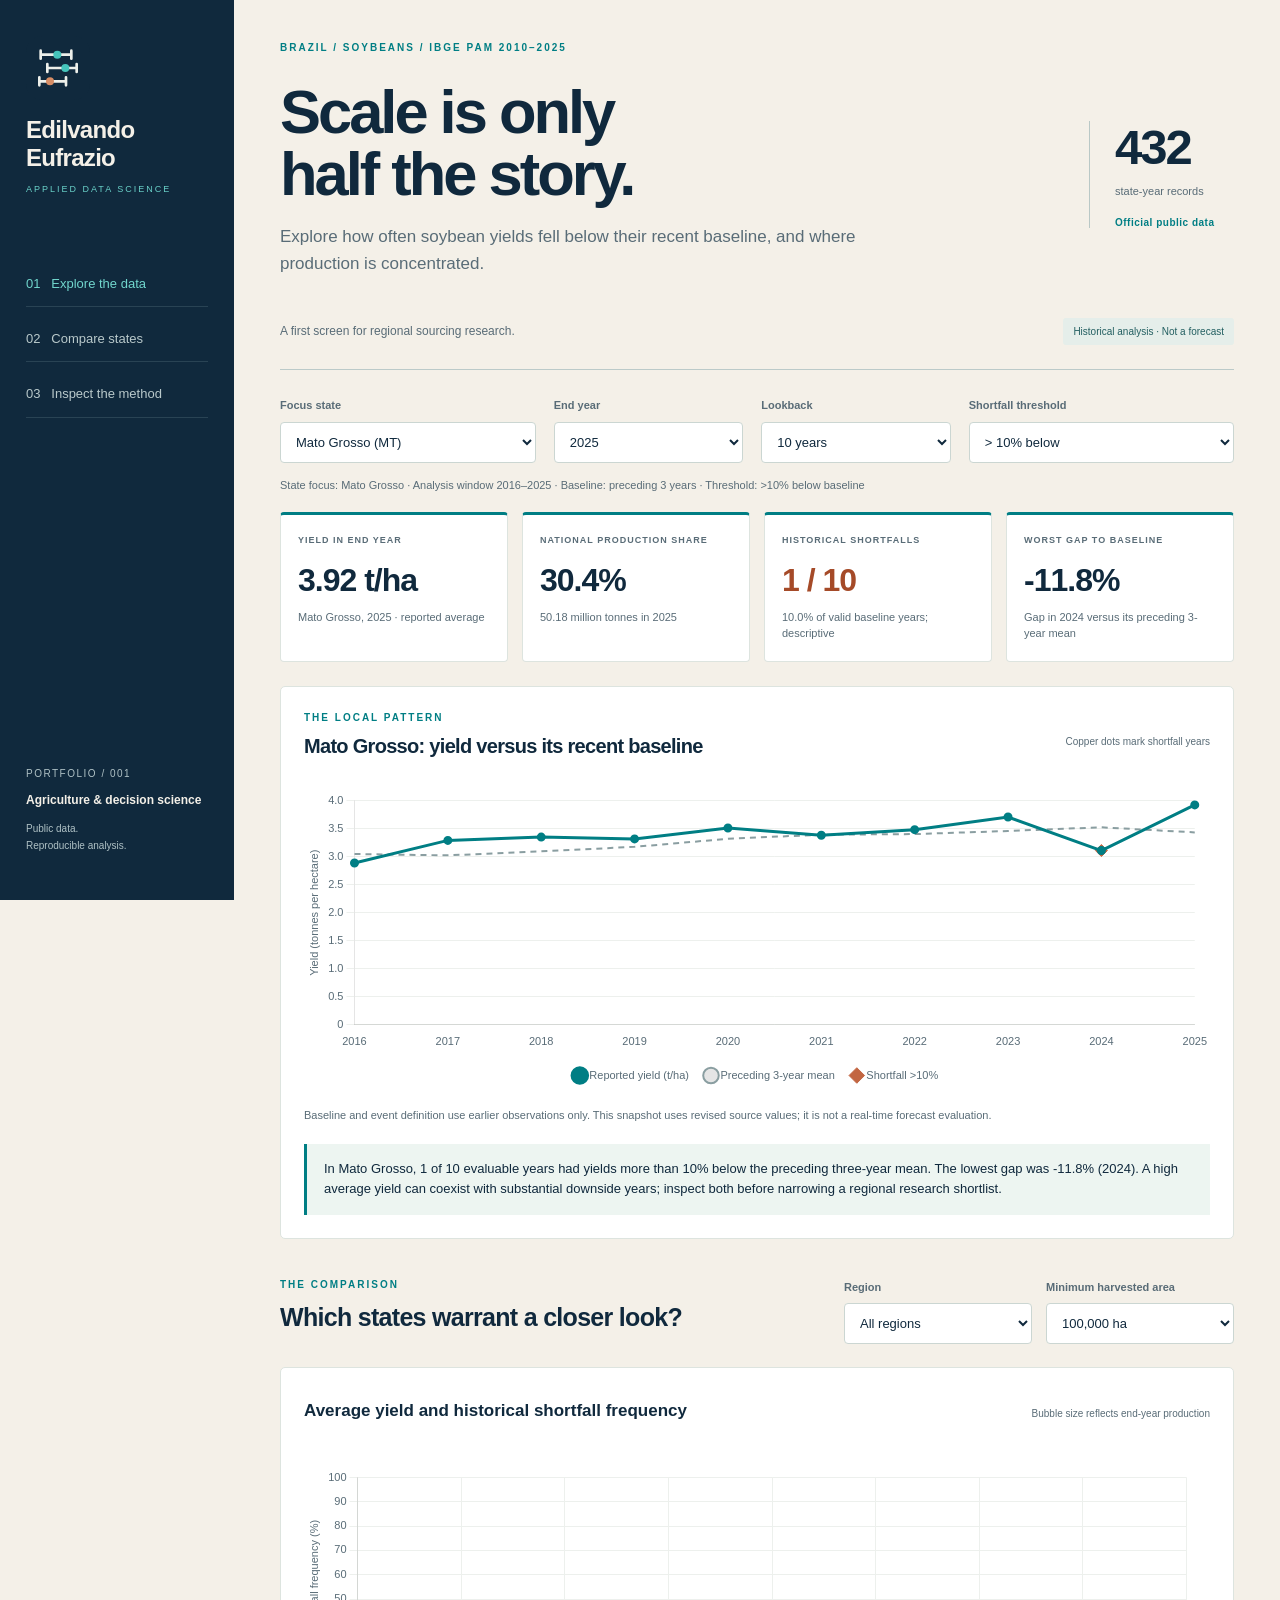
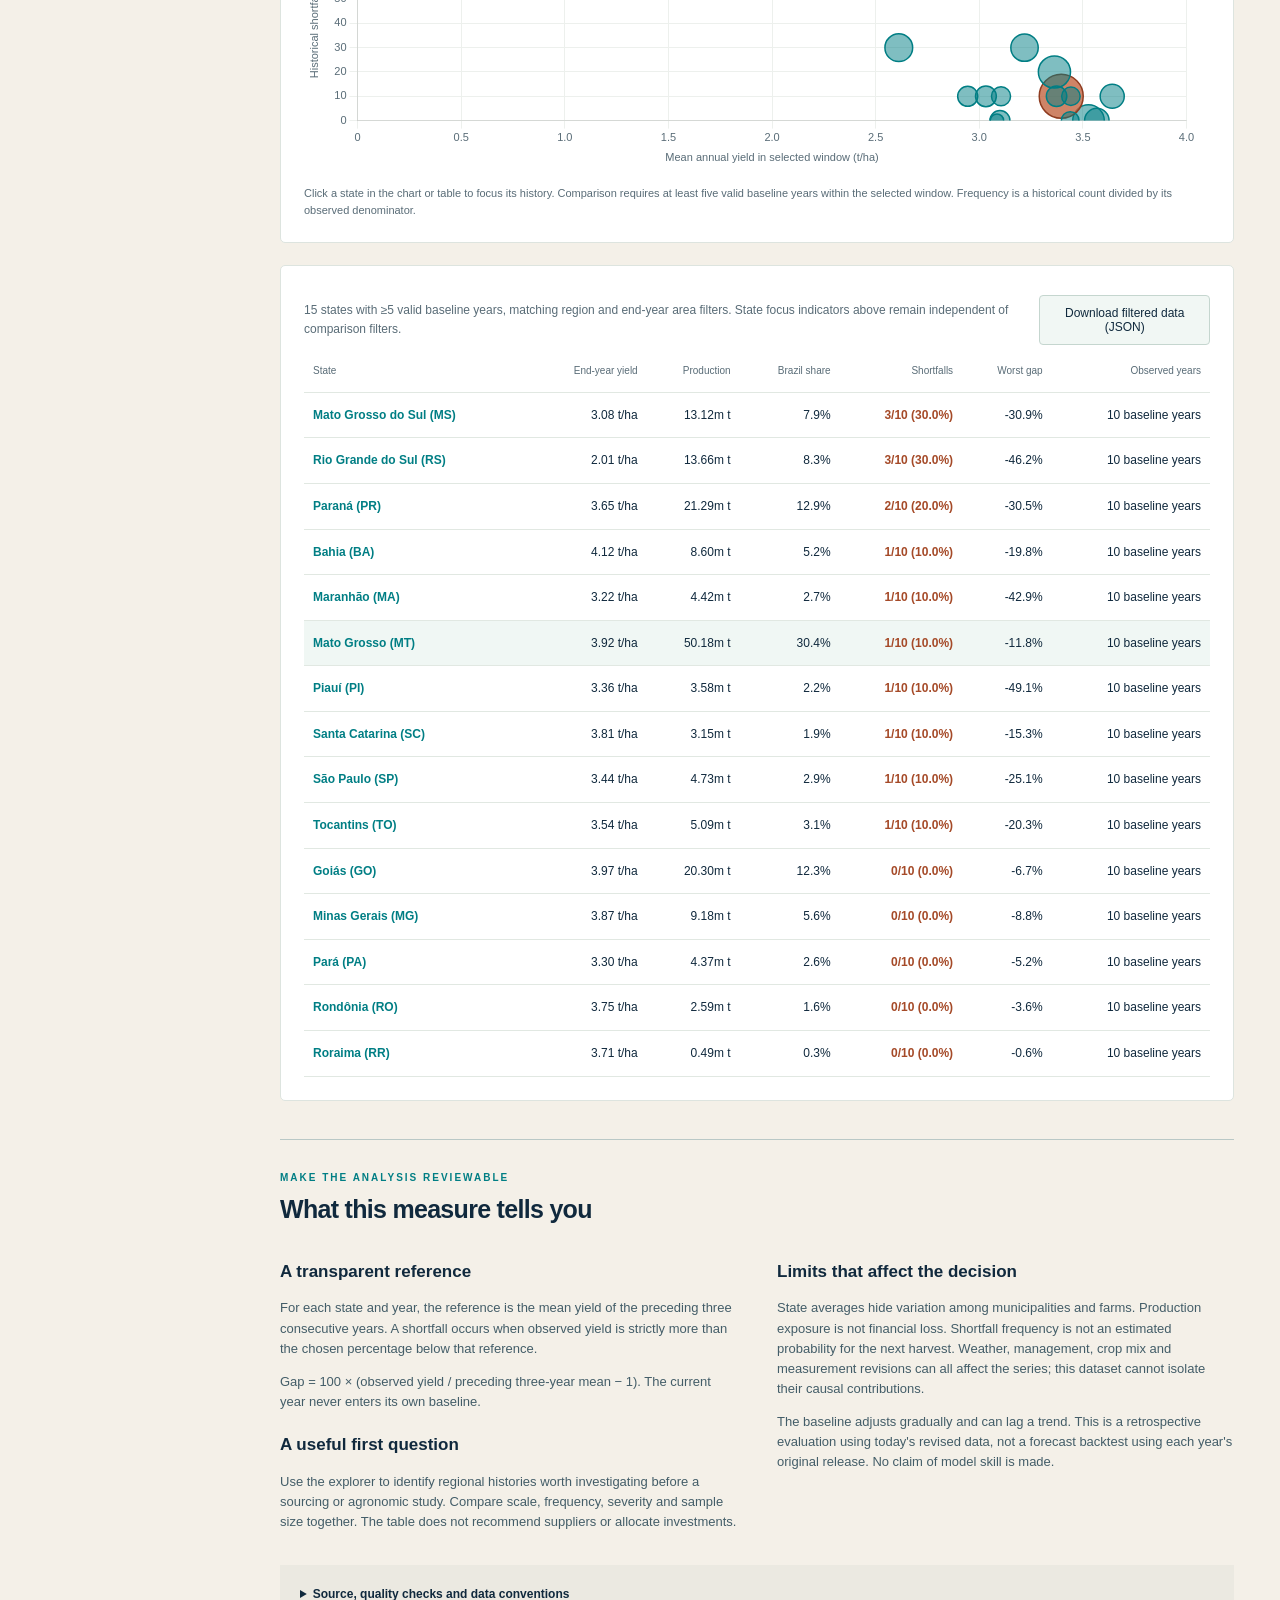
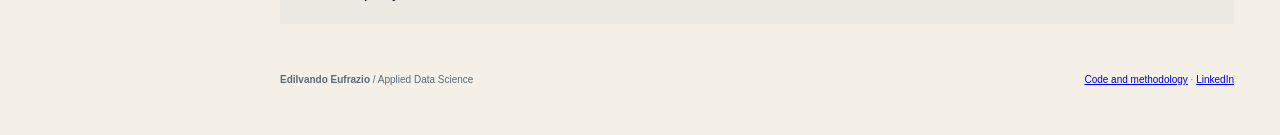
==== commit 0e2de1b0: "Deploy the dashboard with verified project links" ====
--- a/docs/index.html
+++ b/docs/index.html
@@ -1,5 +1,5 @@
 <!doctype html><html lang="en"><head><meta charset="utf-8"><meta name="viewport" content="width=device-width,initial-scale=1"><meta name="description" content="Explore Brazilian soybean yield shortfalls using official IBGE data, transparent SQL baselines and reproducible validation."><title>Crop Yield Risk Explorer — Edilvando Eufrazio</title><style>:root{--ink:#10293D;--teal:#007E84;--paper:#F4F0E8;--copper:#C26642;--muted:#596C77;--line:#DCE2DF;--white:#FFF;--soft:#E9F2EF}*{box-sizing:border-box}html{scroll-behavior:smooth;scroll-padding-top:25px}body{margin:0;color:var(--ink);background:var(--paper);font:16px/1.55 Arial,Helvetica,sans-serif}.shell{display:grid;grid-template-columns:234px minmax(0,1fr)}.rail{height:100vh;position:sticky;top:0;background:#10293D;color:var(--paper);padding:36px 26px;display:flex;flex-direction:column}.brandmark{width:64px;height:64px}.brandname{font-size:24px;font-weight:700;letter-spacing:-.7px;line-height:1.15;margin-top:16px}.brandrole{font-size:9px;letter-spacing:2px;color:#69D0C8;margin-top:12px}.rail nav{display:flex;flex-direction:column;gap:10px;margin-top:65px}.rail nav a{color:#B9C9CB;text-decoration:none;font-size:13px;padding:12px 0;border-bottom:1px solid #294354}.rail nav a:hover,.rail nav a.active{color:#71D6CD}.railnote{margin-top:auto;font-size:10px;letter-spacing:1.5px;color:#AFC1C5}.railnote strong{display:block;font-size:12px;letter-spacing:0;margin-top:10px;color:#F4F0E8}.railnote p{letter-spacing:0;line-height:1.7}main{max-width:1420px;width:100%;padding:40px 46px 20px}header{border-bottom:1px solid #BBCAC9;padding-bottom:24px}.eyebrow{font-size:10px;letter-spacing:2px;font-weight:700;color:var(--teal)}h1{font-size:clamp(40px,4.8vw,74px);line-height:1.01;letter-spacing:-3px;margin:25px 0 18px}h2{font-size:25px;letter-spacing:-.7px;line-height:1.2;margin:9px 0 15px}h3{font-size:17px;margin:7px 0 12px}.hero{display:flex;justify-content:space-between;gap:30px;align-items:center}.lede{max-width:590px;font-size:17px;color:var(--muted);line-height:1.6}.stamp{min-width:145px;width:145px;border-left:1px solid #B9C8C6;padding-left:25px;font-size:49px;font-weight:700;line-height:1.1;letter-spacing:-2px}.stamp span{display:block;font-size:11px;line-height:1.5;letter-spacing:0;margin-top:8px;font-weight:400;color:var(--muted)}.stamp b{display:block;font-size:10px;letter-spacing:.5px;color:var(--teal);margin-top:18px}.introline{display:flex;justify-content:space-between;gap:15px;align-items:center;margin-top:24px;font-size:12px;color:var(--muted)}.pill{display:inline-block;background:#E5EEEA;color:#235F61;padding:6px 10px;font-size:10px;border-radius:3px;white-space:nowrap}.controls{display:grid;grid-template-columns:1.35fr 1fr 1fr 1.4fr;gap:18px;margin-top:27px}.control label{display:block;font-size:11px;font-weight:700;margin-bottom:7px;color:var(--muted)}select{width:100%;padding:11px 30px 11px 11px;background:white;border:1px solid #CBD6D2;color:var(--ink);font:13px Arial;border-radius:4px}select:focus,button:focus-visible,a:focus-visible{outline:3px solid #54B9B3;outline-offset:3px}.period{font-size:11px;color:var(--muted);margin:14px 0 18px}.kpis{display:grid;grid-template-columns:repeat(4,minmax(0,1fr));gap:14px;margin-bottom:24px}.kpis article{background:white;padding:19px 17px;border:1px solid #DDE4DF;border-top:3px solid var(--teal);border-radius:4px}.label{font-size:9px;letter-spacing:1px;color:var(--muted);font-weight:700;min-height:27px}.number{font-size:32px;font-weight:700;line-height:1.2;letter-spacing:-1px;font-variant-numeric:tabular-nums}.caption{font-size:11px;color:var(--muted);margin-top:10px;line-height:1.5}.copper{color:#A54A28}.chartcard,.tablecard{background:white;border:1px solid #DDE4DF;border-radius:5px;padding:23px;margin-bottom:22px}.charthead,.sectionhead{display:flex;justify-content:space-between;gap:18px;align-items:center}.charthead h2{font-size:20px}.legendnote{font-size:10px;color:var(--muted);max-width:200px;text-align:right}.chart{height:315px;position:relative;margin-top:18px}.chart.tall{height:300px}.chartnote{font-size:11px;color:var(--muted);margin:16px 0 0}.insight{padding:15px 17px;background:#EDF5F1;border-left:3px solid var(--teal);font-size:13px;margin-top:19px;line-height:1.6}.sectionhead{margin:38px 0 20px}.comparecontrols{display:flex;gap:14px;min-width:390px}.comparecontrols .control{flex:1}.tablehead{display:flex;gap:20px;justify-content:space-between;align-items:center}.tablehead p{font-size:12px;color:var(--muted)}button{cursor:pointer;font:12px Arial;background:#F1F7F4;color:var(--ink);padding:10px 12px;border:1px solid #C5D6CF;border-radius:4px}button:hover{background:#DCEFE8}.scroll{overflow-x:auto}table{width:100%;border-collapse:collapse;font-size:12px;font-variant-numeric:tabular-nums}th,td{padding:13px 9px;border-bottom:1px solid #E1E8E2;text-align:right;white-space:nowrap}th:first-child,td:first-child{text-align:left}th{color:var(--muted);font-size:10px;font-weight:400}th button{padding:0;border:0;background:none;color:inherit;font-size:10px}td button{padding:0;background:none;border:0;color:var(--teal);font-weight:700}.selected td{background:#F0F7F4}.freq{font-weight:700;color:#A54A28}.method{border-top:1px solid #B9C8C6;padding-top:30px;margin-top:38px}.methodgrid{display:grid;grid-template-columns:1fr 1fr;gap:40px;font-size:13px;color:#435D68}.methodgrid h3{color:var(--ink);margin-top:20px}.method details{margin-top:20px;background:#EBE9E1;padding:20px;font-size:12px;color:#435D68}.method summary{cursor:pointer;color:var(--ink);font-weight:700}.method a{color:var(--teal)}footer{display:flex;justify-content:space-between;gap:20px;font-size:10px;color:var(--muted);padding:28px 0;margin-top:20px}.skip{position:absolute;left:-999px}.skip:focus{left:20px;top:20px;background:white;padding:10px;z-index:100}.empty{padding:22px;color:var(--muted)}@media(min-width:1500px){main{padding:48px 65px}}@media(max-width:1100px){.shell{grid-template-columns:190px minmax(0,1fr)}.rail{padding:28px 20px}main{padding:30px}.stamp{display:none}.sectionhead{display:block}.comparecontrols{margin-top:18px;min-width:0}.kpis{gap:10px}.kpis article{padding:15px 12px}.number{font-size:27px}}@media(max-width:760px){.shell{display:block}.rail{position:static;height:auto;display:flex;flex-direction:row;align-items:center;gap:12px;padding:16px 20px}.brandmark{width:45px;height:45px}.brandname{font-size:17px;margin:0}.brandrole{margin:0 0 0 auto;font-size:8px;max-width:95px}.rail nav,.railnote{display:none}main{padding:28px 19px}h1{font-size:49px;letter-spacing:-2px}.hero{display:block}.introline{display:block}.pill{margin-top:12px}.controls{grid-template-columns:1fr 1fr;gap:13px}.kpis{grid-template-columns:1fr 1fr;gap:10px}.label{min-height:17px}.number{font-size:29px}.chartcard,.tablecard{padding:16px}.charthead{display:block}.legendnote{display:block;text-align:left;max-width:none;margin-top:8px}.chart{height:295px}.methodgrid{grid-template-columns:1fr;gap:0}.tablehead{display:block}.tablehead button{margin-bottom:15px}footer{display:block;font-size:10px}footer span{display:block;margin-top:8px}}@media print{.rail,.controls,.comparecontrols,.tablehead button{display:none}.shell{display:block}main{padding:10px}.chartcard{break-inside:avoid}.method details{display:block}}
-</style></head><body><a class="skip" href="#explore">Skip to analysis</a><div class="shell"><aside class="rail"><div class="brandmark" aria-hidden="true"><svg viewBox="0 0 96 96"><rect width="96" height="96" rx="24" fill="#10293D"/><g stroke="#EDEFEA" stroke-width="4" stroke-linecap="round"><path d="M22 28H68M22 22V34M68 22V34M32 48H76M32 42V54M76 42V54M20 68H60M20 62V74M60 62V74"/></g><g fill="#45C4BB"><circle cx="47" cy="28" r="6"/><circle cx="59" cy="48" r="6"/></g><circle cx="36" cy="68" r="6" fill="#D78D65"/></svg></div><div class="brandname">Edilvando<br>Eufrazio</div><div class="brandrole">APPLIED DATA SCIENCE</div><nav><a href="#explore" class="active">01 &nbsp; Explore the data</a><a href="#compare">02 &nbsp; Compare states</a><a href="#method">03 &nbsp; Inspect the method</a></nav><div class="railnote">PORTFOLIO / 001<br><strong>Agriculture &amp; decision science</strong><p>Public data.<br>Reproducible analysis.</p></div></aside><main><header><div class="eyebrow">BRAZIL / SOYBEANS / IBGE PAM 2010–2025</div><div class="hero"><div><h1>Scale is only<br>half the story.</h1><p class="lede">Explore how often soybean yields fell below their recent baseline, and where production is concentrated.</p></div><div class="stamp">432<span>state-year records</span><b>Official public data</b></div></div><div class="introline"><span>A first screen for regional sourcing research.</span><span class="pill">Historical analysis · Not a forecast</span></div></header><section class="controls" id="explore" aria-label="Analysis controls"><div class="control"><label for="state">Focus state</label><select id="state"></select></div><div class="control"><label for="endYear">End year</label><select id="endYear"></select></div><div class="control"><label for="window">Lookback</label><select id="window"><option value="10" selected>10 years</option><option value="5">5 years</option><option value="13">13 years</option></select></div><div class="control"><label for="threshold">Shortfall threshold</label><select id="threshold"><option value="5">&gt; 5% below</option><option value="10" selected>&gt; 10% below</option><option value="15">&gt; 15% below</option><option value="20">&gt; 20% below</option></select></div></section><div class="period" id="period"></div><section class="kpis" aria-label="Selected state indicators"><article><div class="label">YIELD IN END YEAR</div><div class="number" id="yield"></div><div class="caption" id="yieldNote"></div></article><article><div class="label">NATIONAL PRODUCTION SHARE</div><div class="number" id="share"></div><div class="caption" id="productionNote"></div></article><article><div class="label">HISTORICAL SHORTFALLS</div><div class="number copper" id="frequency"></div><div class="caption" id="frequencyNote"></div></article><article><div class="label">WORST GAP TO BASELINE</div><div class="number" id="worst"></div><div class="caption" id="worstNote"></div></article></section><section class="chartcard"><div class="charthead"><div><div class="eyebrow">THE LOCAL PATTERN</div><h2 id="trendTitle">Yield and the preceding three-year mean</h2></div><span class="legendnote">Copper dots mark shortfall years</span></div><div class="chart tall"><canvas id="trend" aria-label="Selected state yield and historical baseline" role="img"></canvas></div><p class="chartnote" id="trendNote"></p><div class="insight" id="insight" aria-live="polite"></div></section><section id="compare"><div class="sectionhead"><div><div class="eyebrow">THE COMPARISON</div><h2>Which states warrant a closer look?</h2></div><div class="comparecontrols"><div class="control"><label for="region">Region</label><select id="region"><option value="all">All regions</option><option>Central-West</option><option>South</option><option>Southeast</option><option>Northeast</option><option>North</option></select></div><div class="control"><label for="minArea">Minimum harvested area</label><select id="minArea"><option value="0">Any positive area</option><option value="100000" selected>100,000 ha</option><option value="500000">500,000 ha</option><option value="1000000">1 million ha</option></select></div></div></div><div class="chartcard"><div class="charthead"><h3>Average yield and historical shortfall frequency</h3><span class="legendnote">Bubble size reflects end-year production</span></div><div class="chart"><canvas id="scatter" aria-label="States by average yield and shortfall frequency" role="img"></canvas></div><p class="chartnote">Click a state in the chart or table to focus its history. Comparison requires at least five valid baseline years within the selected window. Frequency is a historical count divided by its observed denominator.</p></div><div class="tablecard"><div class="tablehead"><p id="tableCaption"></p><button id="download">Download filtered data (JSON)</button></div><div class="scroll"><table><thead><tr><th><button data-sort="state">State</button></th><th><button data-sort="yield">End-year yield</button></th><th><button data-sort="production">Production</button></th><th><button data-sort="share">Brazil share</button></th><th><button data-sort="frequency">Shortfalls</button></th><th><button data-sort="worst">Worst gap</button></th><th>Observed years</th></tr></thead><tbody id="rows"></tbody></table></div></div></section><section class="method" id="method"><div class="eyebrow">MAKE THE ANALYSIS REVIEWABLE</div><h2>What this measure tells you</h2><div class="methodgrid"><div><h3>A transparent reference</h3><p>For each state and year, the reference is the mean yield of the preceding three consecutive years. A shortfall occurs when observed yield is strictly more than the chosen percentage below that reference.</p><p>Gap = 100 × (observed yield / preceding three-year mean − 1). The current year never enters its own baseline.</p><h3>A useful first question</h3><p>Use the explorer to identify regional histories worth investigating before a sourcing or agronomic study. Compare scale, frequency, severity and sample size together. The table does not recommend suppliers or allocate investments.</p></div><div><h3>Limits that affect the decision</h3><p>State averages hide variation among municipalities and farms. Production exposure is not financial loss. Shortfall frequency is not an estimated probability for the next harvest. Weather, management, crop mix and measurement revisions can all affect the series; this dataset cannot isolate their causal contributions.</p><p>The baseline adjusts gradually and can lag a trend. This is a retrospective evaluation using today's revised data, not a forecast backtest using each year's original release. No claim of model skill is made.</p></div></div><details><summary>Source, quality checks and data conventions</summary><p>Source: IBGE Municipal Agricultural Production (PAM), SIDRA table 1612, category 2713 (soybeans, grain), annual data, Brazil and 27 states, 2010–2025. Yield is reported in kg/ha and displayed in t/ha. Production is in tonnes; areas are in hectares.</p><p>The pipeline checks source hashes, unique state-year-variable keys, the complete grid, state sums against the national totals, and yield against production/harvested area with a 2 kg/ha rounding tolerance. The source values are retained alongside the transformed values.</p><p>SIDRA “-” denotes absolute zero. “...” means unavailable, “..” not applicable and “X” withheld. A yield with no harvested area is undefined and is excluded, not imputed. A rolling baseline requires three observed consecutive years.</p><p id="sourceDate"></p><p><a href="https://sidra.ibge.gov.br/tabela/1612" target="_blank" rel="noopener">Open the IBGE source table</a> · <a href="https://servicodados.ibge.gov.br/api/docs/agregados?versao=3" target="_blank" rel="noopener">API documentation</a></p><p>Independent personal portfolio project by Edilvando Eufrazio. Built with AI-assisted implementation and manual analytical review. No institutional endorsement or nonpublic research data is implied.</p></details></section><footer><span><strong>Edilvando Eufrazio</strong> / Applied Data Science</span><span><a href="https://github.com/edilvandopereira-dot" target="_blank" rel="noopener">GitHub profile</a> · <a href="https://www.linkedin.com/in/edilvando-eufrazio-49b63417/" target="_blank" rel="noopener">LinkedIn</a></span></footer></main></div><script>/*!
+</style></head><body><a class="skip" href="#explore">Skip to analysis</a><div class="shell"><aside class="rail"><div class="brandmark" aria-hidden="true"><svg viewBox="0 0 96 96"><rect width="96" height="96" rx="24" fill="#10293D"/><g stroke="#EDEFEA" stroke-width="4" stroke-linecap="round"><path d="M22 28H68M22 22V34M68 22V34M32 48H76M32 42V54M76 42V54M20 68H60M20 62V74M60 62V74"/></g><g fill="#45C4BB"><circle cx="47" cy="28" r="6"/><circle cx="59" cy="48" r="6"/></g><circle cx="36" cy="68" r="6" fill="#D78D65"/></svg></div><div class="brandname">Edilvando<br>Eufrazio</div><div class="brandrole">APPLIED DATA SCIENCE</div><nav><a href="#explore" class="active">01 &nbsp; Explore the data</a><a href="#compare">02 &nbsp; Compare states</a><a href="#method">03 &nbsp; Inspect the method</a></nav><div class="railnote">PORTFOLIO / 001<br><strong>Agriculture &amp; decision science</strong><p>Public data.<br>Reproducible analysis.</p></div></aside><main><header><div class="eyebrow">BRAZIL / SOYBEANS / IBGE PAM 2010–2025</div><div class="hero"><div><h1>Scale is only<br>half the story.</h1><p class="lede">Explore how often soybean yields fell below their recent baseline, and where production is concentrated.</p></div><div class="stamp">432<span>state-year records</span><b>Official public data</b></div></div><div class="introline"><span>A first screen for regional sourcing research.</span><span class="pill">Historical analysis · Not a forecast</span></div></header><section class="controls" id="explore" aria-label="Analysis controls"><div class="control"><label for="state">Focus state</label><select id="state"></select></div><div class="control"><label for="endYear">End year</label><select id="endYear"></select></div><div class="control"><label for="window">Lookback</label><select id="window"><option value="10" selected>10 years</option><option value="5">5 years</option><option value="13">13 years</option></select></div><div class="control"><label for="threshold">Shortfall threshold</label><select id="threshold"><option value="5">&gt; 5% below</option><option value="10" selected>&gt; 10% below</option><option value="15">&gt; 15% below</option><option value="20">&gt; 20% below</option></select></div></section><div class="period" id="period"></div><section class="kpis" aria-label="Selected state indicators"><article><div class="label">YIELD IN END YEAR</div><div class="number" id="yield"></div><div class="caption" id="yieldNote"></div></article><article><div class="label">NATIONAL PRODUCTION SHARE</div><div class="number" id="share"></div><div class="caption" id="productionNote"></div></article><article><div class="label">HISTORICAL SHORTFALLS</div><div class="number copper" id="frequency"></div><div class="caption" id="frequencyNote"></div></article><article><div class="label">WORST GAP TO BASELINE</div><div class="number" id="worst"></div><div class="caption" id="worstNote"></div></article></section><section class="chartcard"><div class="charthead"><div><div class="eyebrow">THE LOCAL PATTERN</div><h2 id="trendTitle">Yield and the preceding three-year mean</h2></div><span class="legendnote">Copper dots mark shortfall years</span></div><div class="chart tall"><canvas id="trend" aria-label="Selected state yield and historical baseline" role="img"></canvas></div><p class="chartnote" id="trendNote"></p><div class="insight" id="insight" aria-live="polite"></div></section><section id="compare"><div class="sectionhead"><div><div class="eyebrow">THE COMPARISON</div><h2>Which states warrant a closer look?</h2></div><div class="comparecontrols"><div class="control"><label for="region">Region</label><select id="region"><option value="all">All regions</option><option>Central-West</option><option>South</option><option>Southeast</option><option>Northeast</option><option>North</option></select></div><div class="control"><label for="minArea">Minimum harvested area</label><select id="minArea"><option value="0">Any positive area</option><option value="100000" selected>100,000 ha</option><option value="500000">500,000 ha</option><option value="1000000">1 million ha</option></select></div></div></div><div class="chartcard"><div class="charthead"><h3>Average yield and historical shortfall frequency</h3><span class="legendnote">Bubble size reflects end-year production</span></div><div class="chart"><canvas id="scatter" aria-label="States by average yield and shortfall frequency" role="img"></canvas></div><p class="chartnote">Click a state in the chart or table to focus its history. Comparison requires at least five valid baseline years within the selected window. Frequency is a historical count divided by its observed denominator.</p></div><div class="tablecard"><div class="tablehead"><p id="tableCaption"></p><button id="download">Download filtered data (JSON)</button></div><div class="scroll"><table><thead><tr><th><button data-sort="state">State</button></th><th><button data-sort="yield">End-year yield</button></th><th><button data-sort="production">Production</button></th><th><button data-sort="share">Brazil share</button></th><th><button data-sort="frequency">Shortfalls</button></th><th><button data-sort="worst">Worst gap</button></th><th>Observed years</th></tr></thead><tbody id="rows"></tbody></table></div></div></section><section class="method" id="method"><div class="eyebrow">MAKE THE ANALYSIS REVIEWABLE</div><h2>What this measure tells you</h2><div class="methodgrid"><div><h3>A transparent reference</h3><p>For each state and year, the reference is the mean yield of the preceding three consecutive years. A shortfall occurs when observed yield is strictly more than the chosen percentage below that reference.</p><p>Gap = 100 × (observed yield / preceding three-year mean − 1). The current year never enters its own baseline.</p><h3>A useful first question</h3><p>Use the explorer to identify regional histories worth investigating before a sourcing or agronomic study. Compare scale, frequency, severity and sample size together. The table does not recommend suppliers or allocate investments.</p></div><div><h3>Limits that affect the decision</h3><p>State averages hide variation among municipalities and farms. Production exposure is not financial loss. Shortfall frequency is not an estimated probability for the next harvest. Weather, management, crop mix and measurement revisions can all affect the series; this dataset cannot isolate their causal contributions.</p><p>The baseline adjusts gradually and can lag a trend. This is a retrospective evaluation using today's revised data, not a forecast backtest using each year's original release. No claim of model skill is made.</p></div></div><details><summary>Source, quality checks and data conventions</summary><p>Source: IBGE Municipal Agricultural Production (PAM), SIDRA table 1612, category 2713 (soybeans, grain), annual data, Brazil and 27 states, 2010–2025. Yield is reported in kg/ha and displayed in t/ha. Production is in tonnes; areas are in hectares.</p><p>The pipeline checks source hashes, unique state-year-variable keys, the complete grid, state sums against the national totals, and yield against production/harvested area with a 2 kg/ha rounding tolerance. The source values are retained alongside the transformed values.</p><p>SIDRA “-” denotes absolute zero. “...” means unavailable, “..” not applicable and “X” withheld. A yield with no harvested area is undefined and is excluded, not imputed. A rolling baseline requires three observed consecutive years.</p><p id="sourceDate"></p><p><a href="https://sidra.ibge.gov.br/tabela/1612" target="_blank" rel="noopener">Open the IBGE source table</a> · <a href="https://servicodados.ibge.gov.br/api/docs/agregados?versao=3" target="_blank" rel="noopener">API documentation</a></p><p>Independent personal portfolio project by Edilvando Eufrazio. Built with AI-assisted implementation and manual analytical review. No institutional endorsement or nonpublic research data is implied.</p></details></section><footer><span><strong>Edilvando Eufrazio</strong> / Applied Data Science</span><span><a href="https://github.com/edilvandopereira-dot/crop-yield-risk-explorer" target="_blank" rel="noopener">Code and methodology</a> · <a href="https://www.linkedin.com/in/edilvando-eufrazio-49b63417/" target="_blank" rel="noopener">LinkedIn</a></span></footer></main></div><script>/*!
  * Chart.js v4.5.1
  * https://www.chartjs.org
  * (c) 2025 Chart.js Contributors
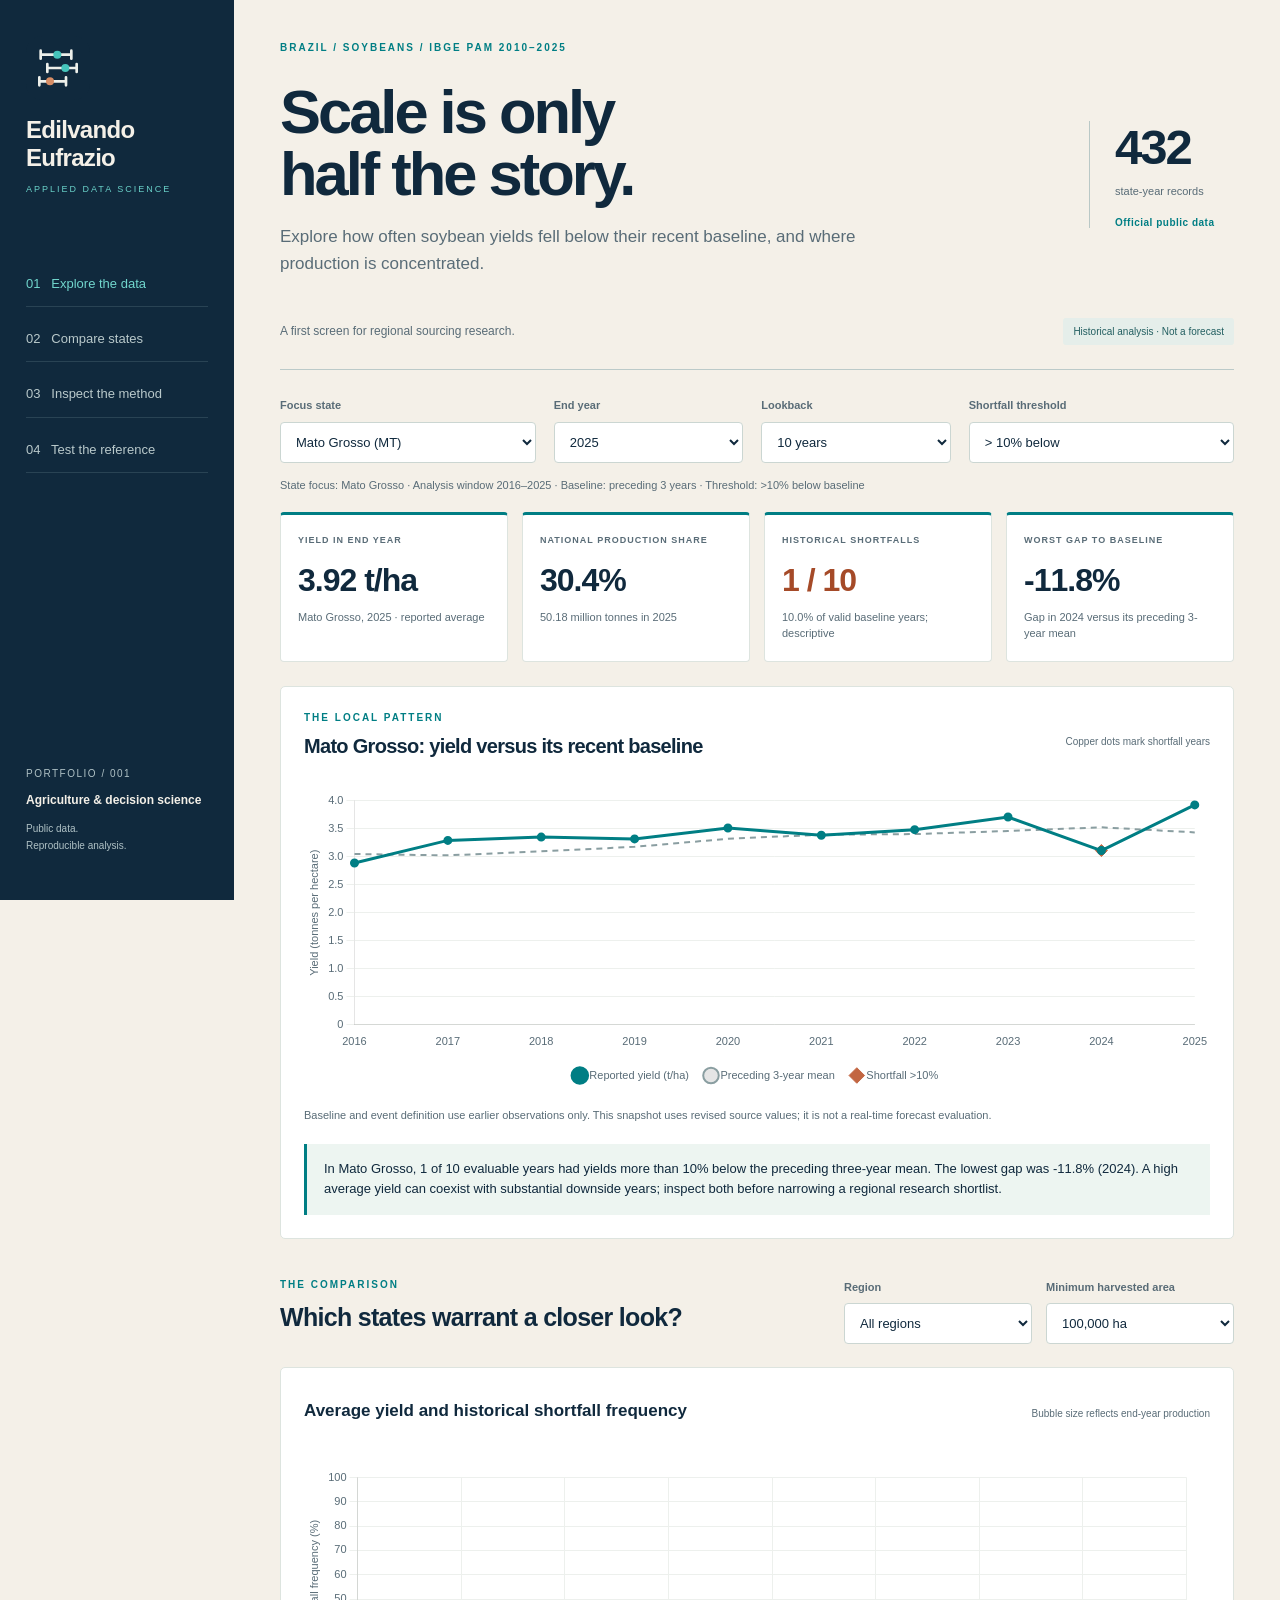
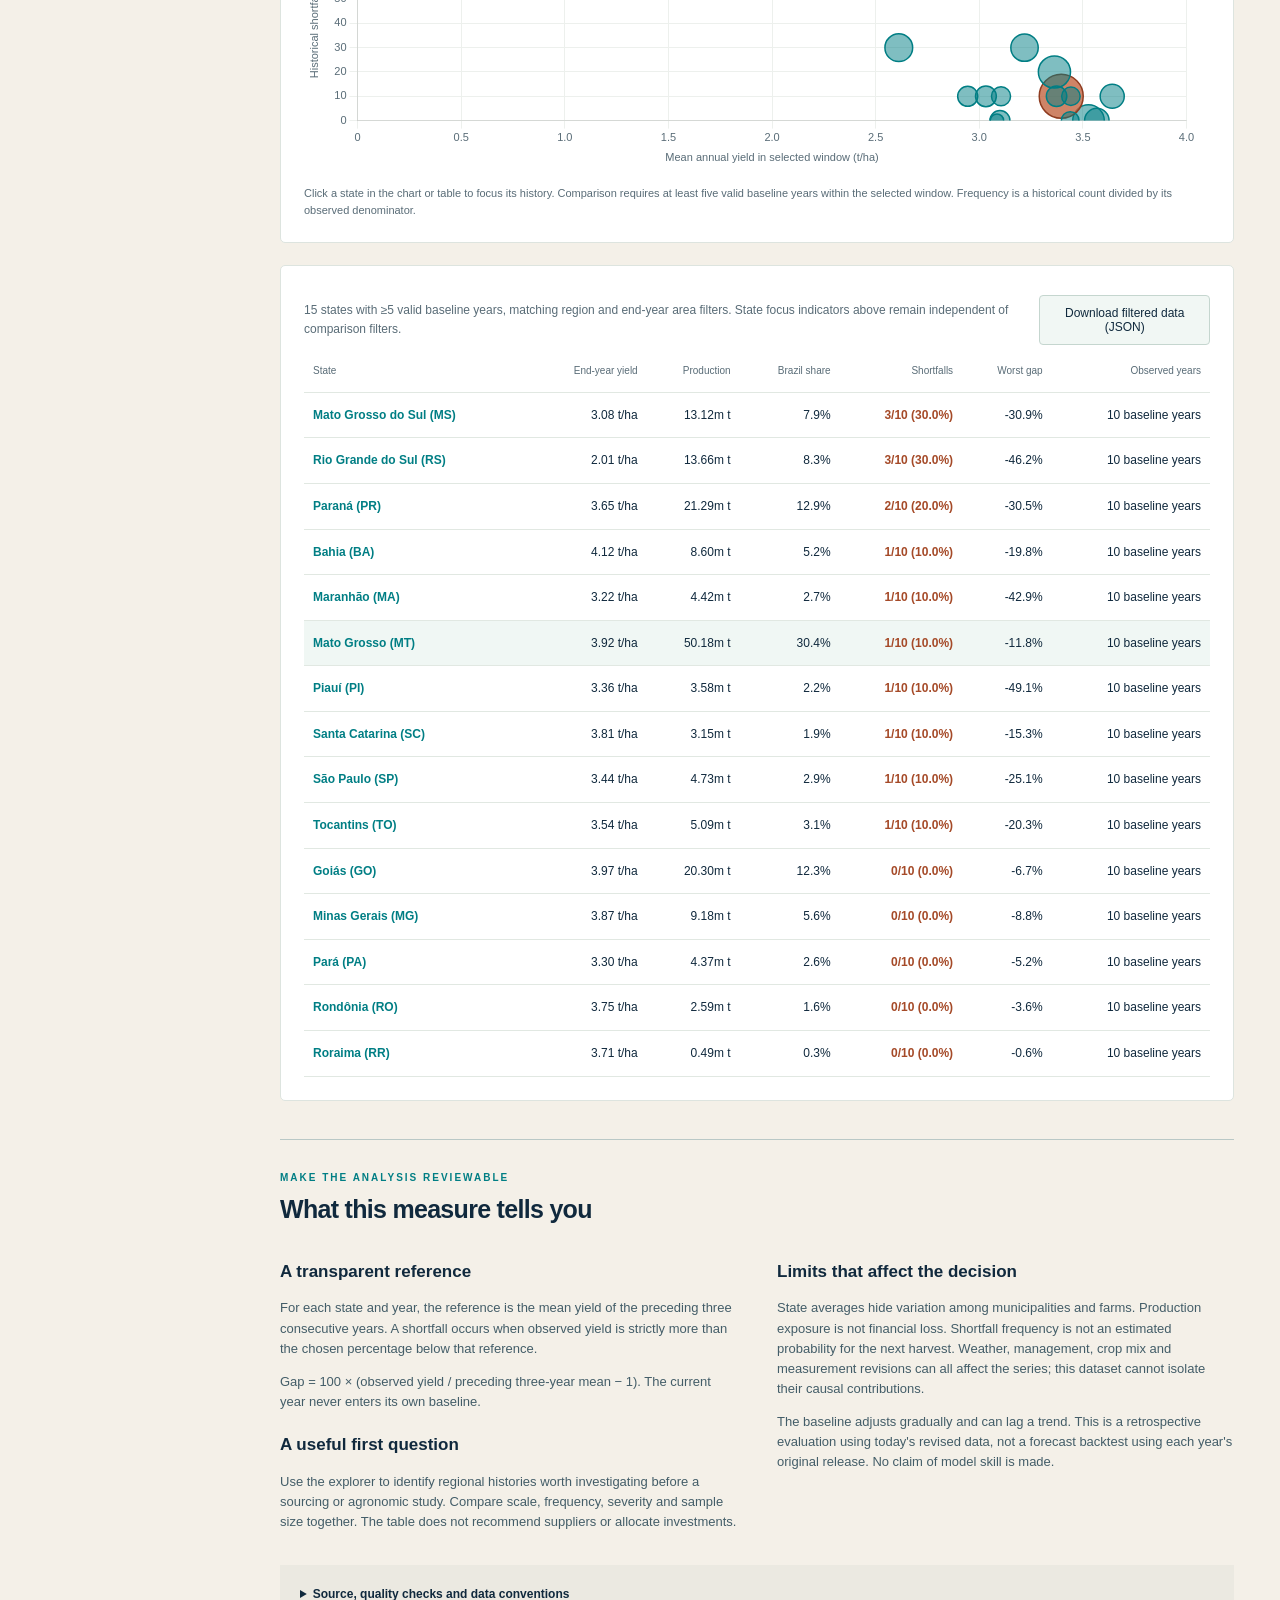
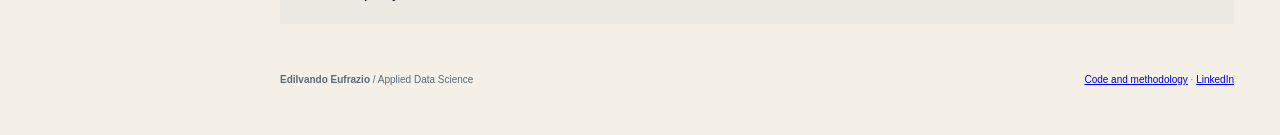
==== commit 03f1547d: "Deploy matched-year sensitivity companion report" ====
--- a/docs/index.html
+++ b/docs/index.html
@@ -1,5 +1,5 @@
-<!doctype html><html lang="en"><head><meta charset="utf-8"><meta name="viewport" content="width=device-width,initial-scale=1"><meta name="description" content="Explore Brazilian soybean yield shortfalls using official IBGE data, transparent SQL baselines and reproducible validation."><title>Crop Yield Risk Explorer — Edilvando Eufrazio</title><style>:root{--ink:#10293D;--teal:#007E84;--paper:#F4F0E8;--copper:#C26642;--muted:#596C77;--line:#DCE2DF;--white:#FFF;--soft:#E9F2EF}*{box-sizing:border-box}html{scroll-behavior:smooth;scroll-padding-top:25px}body{margin:0;color:var(--ink);background:var(--paper);font:16px/1.55 Arial,Helvetica,sans-serif}.shell{display:grid;grid-template-columns:234px minmax(0,1fr)}.rail{height:100vh;position:sticky;top:0;background:#10293D;color:var(--paper);padding:36px 26px;display:flex;flex-direction:column}.brandmark{width:64px;height:64px}.brandname{font-size:24px;font-weight:700;letter-spacing:-.7px;line-height:1.15;margin-top:16px}.brandrole{font-size:9px;letter-spacing:2px;color:#69D0C8;margin-top:12px}.rail nav{display:flex;flex-direction:column;gap:10px;margin-top:65px}.rail nav a{color:#B9C9CB;text-decoration:none;font-size:13px;padding:12px 0;border-bottom:1px solid #294354}.rail nav a:hover,.rail nav a.active{color:#71D6CD}.railnote{margin-top:auto;font-size:10px;letter-spacing:1.5px;color:#AFC1C5}.railnote strong{display:block;font-size:12px;letter-spacing:0;margin-top:10px;color:#F4F0E8}.railnote p{letter-spacing:0;line-height:1.7}main{max-width:1420px;width:100%;padding:40px 46px 20px}header{border-bottom:1px solid #BBCAC9;padding-bottom:24px}.eyebrow{font-size:10px;letter-spacing:2px;font-weight:700;color:var(--teal)}h1{font-size:clamp(40px,4.8vw,74px);line-height:1.01;letter-spacing:-3px;margin:25px 0 18px}h2{font-size:25px;letter-spacing:-.7px;line-height:1.2;margin:9px 0 15px}h3{font-size:17px;margin:7px 0 12px}.hero{display:flex;justify-content:space-between;gap:30px;align-items:center}.lede{max-width:590px;font-size:17px;color:var(--muted);line-height:1.6}.stamp{min-width:145px;width:145px;border-left:1px solid #B9C8C6;padding-left:25px;font-size:49px;font-weight:700;line-height:1.1;letter-spacing:-2px}.stamp span{display:block;font-size:11px;line-height:1.5;letter-spacing:0;margin-top:8px;font-weight:400;color:var(--muted)}.stamp b{display:block;font-size:10px;letter-spacing:.5px;color:var(--teal);margin-top:18px}.introline{display:flex;justify-content:space-between;gap:15px;align-items:center;margin-top:24px;font-size:12px;color:var(--muted)}.pill{display:inline-block;background:#E5EEEA;color:#235F61;padding:6px 10px;font-size:10px;border-radius:3px;white-space:nowrap}.controls{display:grid;grid-template-columns:1.35fr 1fr 1fr 1.4fr;gap:18px;margin-top:27px}.control label{display:block;font-size:11px;font-weight:700;margin-bottom:7px;color:var(--muted)}select{width:100%;padding:11px 30px 11px 11px;background:white;border:1px solid #CBD6D2;color:var(--ink);font:13px Arial;border-radius:4px}select:focus,button:focus-visible,a:focus-visible{outline:3px solid #54B9B3;outline-offset:3px}.period{font-size:11px;color:var(--muted);margin:14px 0 18px}.kpis{display:grid;grid-template-columns:repeat(4,minmax(0,1fr));gap:14px;margin-bottom:24px}.kpis article{background:white;padding:19px 17px;border:1px solid #DDE4DF;border-top:3px solid var(--teal);border-radius:4px}.label{font-size:9px;letter-spacing:1px;color:var(--muted);font-weight:700;min-height:27px}.number{font-size:32px;font-weight:700;line-height:1.2;letter-spacing:-1px;font-variant-numeric:tabular-nums}.caption{font-size:11px;color:var(--muted);margin-top:10px;line-height:1.5}.copper{color:#A54A28}.chartcard,.tablecard{background:white;border:1px solid #DDE4DF;border-radius:5px;padding:23px;margin-bottom:22px}.charthead,.sectionhead{display:flex;justify-content:space-between;gap:18px;align-items:center}.charthead h2{font-size:20px}.legendnote{font-size:10px;color:var(--muted);max-width:200px;text-align:right}.chart{height:315px;position:relative;margin-top:18px}.chart.tall{height:300px}.chartnote{font-size:11px;color:var(--muted);margin:16px 0 0}.insight{padding:15px 17px;background:#EDF5F1;border-left:3px solid var(--teal);font-size:13px;margin-top:19px;line-height:1.6}.sectionhead{margin:38px 0 20px}.comparecontrols{display:flex;gap:14px;min-width:390px}.comparecontrols .control{flex:1}.tablehead{display:flex;gap:20px;justify-content:space-between;align-items:center}.tablehead p{font-size:12px;color:var(--muted)}button{cursor:pointer;font:12px Arial;background:#F1F7F4;color:var(--ink);padding:10px 12px;border:1px solid #C5D6CF;border-radius:4px}button:hover{background:#DCEFE8}.scroll{overflow-x:auto}table{width:100%;border-collapse:collapse;font-size:12px;font-variant-numeric:tabular-nums}th,td{padding:13px 9px;border-bottom:1px solid #E1E8E2;text-align:right;white-space:nowrap}th:first-child,td:first-child{text-align:left}th{color:var(--muted);font-size:10px;font-weight:400}th button{padding:0;border:0;background:none;color:inherit;font-size:10px}td button{padding:0;background:none;border:0;color:var(--teal);font-weight:700}.selected td{background:#F0F7F4}.freq{font-weight:700;color:#A54A28}.method{border-top:1px solid #B9C8C6;padding-top:30px;margin-top:38px}.methodgrid{display:grid;grid-template-columns:1fr 1fr;gap:40px;font-size:13px;color:#435D68}.methodgrid h3{color:var(--ink);margin-top:20px}.method details{margin-top:20px;background:#EBE9E1;padding:20px;font-size:12px;color:#435D68}.method summary{cursor:pointer;color:var(--ink);font-weight:700}.method a{color:var(--teal)}footer{display:flex;justify-content:space-between;gap:20px;font-size:10px;color:var(--muted);padding:28px 0;margin-top:20px}.skip{position:absolute;left:-999px}.skip:focus{left:20px;top:20px;background:white;padding:10px;z-index:100}.empty{padding:22px;color:var(--muted)}@media(min-width:1500px){main{padding:48px 65px}}@media(max-width:1100px){.shell{grid-template-columns:190px minmax(0,1fr)}.rail{padding:28px 20px}main{padding:30px}.stamp{display:none}.sectionhead{display:block}.comparecontrols{margin-top:18px;min-width:0}.kpis{gap:10px}.kpis article{padding:15px 12px}.number{font-size:27px}}@media(max-width:760px){.shell{display:block}.rail{position:static;height:auto;display:flex;flex-direction:row;align-items:center;gap:12px;padding:16px 20px}.brandmark{width:45px;height:45px}.brandname{font-size:17px;margin:0}.brandrole{margin:0 0 0 auto;font-size:8px;max-width:95px}.rail nav,.railnote{display:none}main{padding:28px 19px}h1{font-size:49px;letter-spacing:-2px}.hero{display:block}.introline{display:block}.pill{margin-top:12px}.controls{grid-template-columns:1fr 1fr;gap:13px}.kpis{grid-template-columns:1fr 1fr;gap:10px}.label{min-height:17px}.number{font-size:29px}.chartcard,.tablecard{padding:16px}.charthead{display:block}.legendnote{display:block;text-align:left;max-width:none;margin-top:8px}.chart{height:295px}.methodgrid{grid-template-columns:1fr;gap:0}.tablehead{display:block}.tablehead button{margin-bottom:15px}footer{display:block;font-size:10px}footer span{display:block;margin-top:8px}}@media print{.rail,.controls,.comparecontrols,.tablehead button{display:none}.shell{display:block}main{padding:10px}.chartcard{break-inside:avoid}.method details{display:block}}
-</style></head><body><a class="skip" href="#explore">Skip to analysis</a><div class="shell"><aside class="rail"><div class="brandmark" aria-hidden="true"><svg viewBox="0 0 96 96"><rect width="96" height="96" rx="24" fill="#10293D"/><g stroke="#EDEFEA" stroke-width="4" stroke-linecap="round"><path d="M22 28H68M22 22V34M68 22V34M32 48H76M32 42V54M76 42V54M20 68H60M20 62V74M60 62V74"/></g><g fill="#45C4BB"><circle cx="47" cy="28" r="6"/><circle cx="59" cy="48" r="6"/></g><circle cx="36" cy="68" r="6" fill="#D78D65"/></svg></div><div class="brandname">Edilvando<br>Eufrazio</div><div class="brandrole">APPLIED DATA SCIENCE</div><nav><a href="#explore" class="active">01 &nbsp; Explore the data</a><a href="#compare">02 &nbsp; Compare states</a><a href="#method">03 &nbsp; Inspect the method</a></nav><div class="railnote">PORTFOLIO / 001<br><strong>Agriculture &amp; decision science</strong><p>Public data.<br>Reproducible analysis.</p></div></aside><main><header><div class="eyebrow">BRAZIL / SOYBEANS / IBGE PAM 2010–2025</div><div class="hero"><div><h1>Scale is only<br>half the story.</h1><p class="lede">Explore how often soybean yields fell below their recent baseline, and where production is concentrated.</p></div><div class="stamp">432<span>state-year records</span><b>Official public data</b></div></div><div class="introline"><span>A first screen for regional sourcing research.</span><span class="pill">Historical analysis · Not a forecast</span></div></header><section class="controls" id="explore" aria-label="Analysis controls"><div class="control"><label for="state">Focus state</label><select id="state"></select></div><div class="control"><label for="endYear">End year</label><select id="endYear"></select></div><div class="control"><label for="window">Lookback</label><select id="window"><option value="10" selected>10 years</option><option value="5">5 years</option><option value="13">13 years</option></select></div><div class="control"><label for="threshold">Shortfall threshold</label><select id="threshold"><option value="5">&gt; 5% below</option><option value="10" selected>&gt; 10% below</option><option value="15">&gt; 15% below</option><option value="20">&gt; 20% below</option></select></div></section><div class="period" id="period"></div><section class="kpis" aria-label="Selected state indicators"><article><div class="label">YIELD IN END YEAR</div><div class="number" id="yield"></div><div class="caption" id="yieldNote"></div></article><article><div class="label">NATIONAL PRODUCTION SHARE</div><div class="number" id="share"></div><div class="caption" id="productionNote"></div></article><article><div class="label">HISTORICAL SHORTFALLS</div><div class="number copper" id="frequency"></div><div class="caption" id="frequencyNote"></div></article><article><div class="label">WORST GAP TO BASELINE</div><div class="number" id="worst"></div><div class="caption" id="worstNote"></div></article></section><section class="chartcard"><div class="charthead"><div><div class="eyebrow">THE LOCAL PATTERN</div><h2 id="trendTitle">Yield and the preceding three-year mean</h2></div><span class="legendnote">Copper dots mark shortfall years</span></div><div class="chart tall"><canvas id="trend" aria-label="Selected state yield and historical baseline" role="img"></canvas></div><p class="chartnote" id="trendNote"></p><div class="insight" id="insight" aria-live="polite"></div></section><section id="compare"><div class="sectionhead"><div><div class="eyebrow">THE COMPARISON</div><h2>Which states warrant a closer look?</h2></div><div class="comparecontrols"><div class="control"><label for="region">Region</label><select id="region"><option value="all">All regions</option><option>Central-West</option><option>South</option><option>Southeast</option><option>Northeast</option><option>North</option></select></div><div class="control"><label for="minArea">Minimum harvested area</label><select id="minArea"><option value="0">Any positive area</option><option value="100000" selected>100,000 ha</option><option value="500000">500,000 ha</option><option value="1000000">1 million ha</option></select></div></div></div><div class="chartcard"><div class="charthead"><h3>Average yield and historical shortfall frequency</h3><span class="legendnote">Bubble size reflects end-year production</span></div><div class="chart"><canvas id="scatter" aria-label="States by average yield and shortfall frequency" role="img"></canvas></div><p class="chartnote">Click a state in the chart or table to focus its history. Comparison requires at least five valid baseline years within the selected window. Frequency is a historical count divided by its observed denominator.</p></div><div class="tablecard"><div class="tablehead"><p id="tableCaption"></p><button id="download">Download filtered data (JSON)</button></div><div class="scroll"><table><thead><tr><th><button data-sort="state">State</button></th><th><button data-sort="yield">End-year yield</button></th><th><button data-sort="production">Production</button></th><th><button data-sort="share">Brazil share</button></th><th><button data-sort="frequency">Shortfalls</button></th><th><button data-sort="worst">Worst gap</button></th><th>Observed years</th></tr></thead><tbody id="rows"></tbody></table></div></div></section><section class="method" id="method"><div class="eyebrow">MAKE THE ANALYSIS REVIEWABLE</div><h2>What this measure tells you</h2><div class="methodgrid"><div><h3>A transparent reference</h3><p>For each state and year, the reference is the mean yield of the preceding three consecutive years. A shortfall occurs when observed yield is strictly more than the chosen percentage below that reference.</p><p>Gap = 100 × (observed yield / preceding three-year mean − 1). The current year never enters its own baseline.</p><h3>A useful first question</h3><p>Use the explorer to identify regional histories worth investigating before a sourcing or agronomic study. Compare scale, frequency, severity and sample size together. The table does not recommend suppliers or allocate investments.</p></div><div><h3>Limits that affect the decision</h3><p>State averages hide variation among municipalities and farms. Production exposure is not financial loss. Shortfall frequency is not an estimated probability for the next harvest. Weather, management, crop mix and measurement revisions can all affect the series; this dataset cannot isolate their causal contributions.</p><p>The baseline adjusts gradually and can lag a trend. This is a retrospective evaluation using today's revised data, not a forecast backtest using each year's original release. No claim of model skill is made.</p></div></div><details><summary>Source, quality checks and data conventions</summary><p>Source: IBGE Municipal Agricultural Production (PAM), SIDRA table 1612, category 2713 (soybeans, grain), annual data, Brazil and 27 states, 2010–2025. Yield is reported in kg/ha and displayed in t/ha. Production is in tonnes; areas are in hectares.</p><p>The pipeline checks source hashes, unique state-year-variable keys, the complete grid, state sums against the national totals, and yield against production/harvested area with a 2 kg/ha rounding tolerance. The source values are retained alongside the transformed values.</p><p>SIDRA “-” denotes absolute zero. “...” means unavailable, “..” not applicable and “X” withheld. A yield with no harvested area is undefined and is excluded, not imputed. A rolling baseline requires three observed consecutive years.</p><p id="sourceDate"></p><p><a href="https://sidra.ibge.gov.br/tabela/1612" target="_blank" rel="noopener">Open the IBGE source table</a> · <a href="https://servicodados.ibge.gov.br/api/docs/agregados?versao=3" target="_blank" rel="noopener">API documentation</a></p><p>Independent personal portfolio project by Edilvando Eufrazio. Built with AI-assisted implementation and manual analytical review. No institutional endorsement or nonpublic research data is implied.</p></details></section><footer><span><strong>Edilvando Eufrazio</strong> / Applied Data Science</span><span><a href="https://github.com/edilvandopereira-dot/crop-yield-risk-explorer" target="_blank" rel="noopener">Code and methodology</a> · <a href="https://www.linkedin.com/in/edilvando-eufrazio-49b63417/" target="_blank" rel="noopener">LinkedIn</a></span></footer></main></div><script>/*!
+<!doctype html><html lang="en"><head><meta charset="utf-8"><meta name="viewport" content="width=device-width,initial-scale=1"><meta name="description" content="Explore Brazilian soybean yield shortfalls using official IBGE data, transparent SQL baselines and reproducible validation."><title>Crop Yield Risk Explorer — Edilvando Eufrazio</title><meta property="og:type" content="website"><meta property="og:title" content="Crop Yield Risk Explorer — Edilvando Eufrazio"><meta property="og:description" content="Explore Brazilian soybean production and historical yield shortfalls using official IBGE data and reproducible Python/SQL."><meta property="og:url" content="https://edilvandopereira-dot.github.io/crop-yield-risk-explorer/"><meta property="og:image" content="https://edilvandopereira-dot.github.io/crop-yield-risk-explorer/social-preview.png"><meta name="twitter:card" content="summary_large_image"><link rel="icon" href="favicon.svg" type="image/svg+xml"><style>:root{--ink:#10293D;--teal:#007E84;--paper:#F4F0E8;--copper:#C26642;--muted:#596C77;--line:#DCE2DF;--white:#FFF;--soft:#E9F2EF}*{box-sizing:border-box}html{scroll-behavior:smooth;scroll-padding-top:25px}body{margin:0;color:var(--ink);background:var(--paper);font:16px/1.55 Arial,Helvetica,sans-serif}.shell{display:grid;grid-template-columns:234px minmax(0,1fr)}.rail{height:100vh;position:sticky;top:0;background:#10293D;color:var(--paper);padding:36px 26px;display:flex;flex-direction:column}.brandmark{width:64px;height:64px}.brandname{font-size:24px;font-weight:700;letter-spacing:-.7px;line-height:1.15;margin-top:16px}.brandrole{font-size:9px;letter-spacing:2px;color:#69D0C8;margin-top:12px}.rail nav{display:flex;flex-direction:column;gap:10px;margin-top:65px}.rail nav a{color:#B9C9CB;text-decoration:none;font-size:13px;padding:12px 0;border-bottom:1px solid #294354}.rail nav a:hover,.rail nav a.active{color:#71D6CD}.railnote{margin-top:auto;font-size:10px;letter-spacing:1.5px;color:#AFC1C5}.railnote strong{display:block;font-size:12px;letter-spacing:0;margin-top:10px;color:#F4F0E8}.railnote p{letter-spacing:0;line-height:1.7}main{max-width:1420px;width:100%;padding:40px 46px 20px}header{border-bottom:1px solid #BBCAC9;padding-bottom:24px}.eyebrow{font-size:10px;letter-spacing:2px;font-weight:700;color:var(--teal)}h1{font-size:clamp(40px,4.8vw,74px);line-height:1.01;letter-spacing:-3px;margin:25px 0 18px}h2{font-size:25px;letter-spacing:-.7px;line-height:1.2;margin:9px 0 15px}h3{font-size:17px;margin:7px 0 12px}.hero{display:flex;justify-content:space-between;gap:30px;align-items:center}.lede{max-width:590px;font-size:17px;color:var(--muted);line-height:1.6}.stamp{min-width:145px;width:145px;border-left:1px solid #B9C8C6;padding-left:25px;font-size:49px;font-weight:700;line-height:1.1;letter-spacing:-2px}.stamp span{display:block;font-size:11px;line-height:1.5;letter-spacing:0;margin-top:8px;font-weight:400;color:var(--muted)}.stamp b{display:block;font-size:10px;letter-spacing:.5px;color:var(--teal);margin-top:18px}.introline{display:flex;justify-content:space-between;gap:15px;align-items:center;margin-top:24px;font-size:12px;color:var(--muted)}.pill{display:inline-block;background:#E5EEEA;color:#235F61;padding:6px 10px;font-size:10px;border-radius:3px;white-space:nowrap}.controls{display:grid;grid-template-columns:1.35fr 1fr 1fr 1.4fr;gap:18px;margin-top:27px}.control label{display:block;font-size:11px;font-weight:700;margin-bottom:7px;color:var(--muted)}select{width:100%;padding:11px 30px 11px 11px;background:white;border:1px solid #CBD6D2;color:var(--ink);font:13px Arial;border-radius:4px}select:focus,button:focus-visible,a:focus-visible{outline:3px solid #54B9B3;outline-offset:3px}.period{font-size:11px;color:var(--muted);margin:14px 0 18px}.kpis{display:grid;grid-template-columns:repeat(4,minmax(0,1fr));gap:14px;margin-bottom:24px}.kpis article{background:white;padding:19px 17px;border:1px solid #DDE4DF;border-top:3px solid var(--teal);border-radius:4px}.label{font-size:9px;letter-spacing:1px;color:var(--muted);font-weight:700;min-height:27px}.number{font-size:32px;font-weight:700;line-height:1.2;letter-spacing:-1px;font-variant-numeric:tabular-nums}.caption{font-size:11px;color:var(--muted);margin-top:10px;line-height:1.5}.copper{color:#A54A28}.chartcard,.tablecard{background:white;border:1px solid #DDE4DF;border-radius:5px;padding:23px;margin-bottom:22px}.charthead,.sectionhead{display:flex;justify-content:space-between;gap:18px;align-items:center}.charthead h2{font-size:20px}.legendnote{font-size:10px;color:var(--muted);max-width:200px;text-align:right}.chart{height:315px;position:relative;margin-top:18px}.chart.tall{height:300px}.chartnote{font-size:11px;color:var(--muted);margin:16px 0 0}.insight{padding:15px 17px;background:#EDF5F1;border-left:3px solid var(--teal);font-size:13px;margin-top:19px;line-height:1.6}.sectionhead{margin:38px 0 20px}.comparecontrols{display:flex;gap:14px;min-width:390px}.comparecontrols .control{flex:1}.tablehead{display:flex;gap:20px;justify-content:space-between;align-items:center}.tablehead p{font-size:12px;color:var(--muted)}button{cursor:pointer;font:12px Arial;background:#F1F7F4;color:var(--ink);padding:10px 12px;border:1px solid #C5D6CF;border-radius:4px}button:hover{background:#DCEFE8}.scroll{overflow-x:auto}table{width:100%;border-collapse:collapse;font-size:12px;font-variant-numeric:tabular-nums}th,td{padding:13px 9px;border-bottom:1px solid #E1E8E2;text-align:right;white-space:nowrap}th:first-child,td:first-child{text-align:left}th{color:var(--muted);font-size:10px;font-weight:400}th button{padding:0;border:0;background:none;color:inherit;font-size:10px}td button{padding:0;background:none;border:0;color:var(--teal);font-weight:700}.selected td{background:#F0F7F4}.freq{font-weight:700;color:#A54A28}.method{border-top:1px solid #B9C8C6;padding-top:30px;margin-top:38px}.methodgrid{display:grid;grid-template-columns:1fr 1fr;gap:40px;font-size:13px;color:#435D68}.methodgrid h3{color:var(--ink);margin-top:20px}.method details{margin-top:20px;background:#EBE9E1;padding:20px;font-size:12px;color:#435D68}.method summary{cursor:pointer;color:var(--ink);font-weight:700}.method a{color:var(--teal)}footer{display:flex;justify-content:space-between;gap:20px;font-size:10px;color:var(--muted);padding:28px 0;margin-top:20px}.skip{position:absolute;left:-999px}.skip:focus{left:20px;top:20px;background:white;padding:10px;z-index:100}.empty{padding:22px;color:var(--muted)}@media(min-width:1500px){main{padding:48px 65px}}@media(max-width:1100px){.shell{grid-template-columns:190px minmax(0,1fr)}.rail{padding:28px 20px}main{padding:30px}.stamp{display:none}.sectionhead{display:block}.comparecontrols{margin-top:18px;min-width:0}.kpis{gap:10px}.kpis article{padding:15px 12px}.number{font-size:27px}}@media(max-width:760px){.shell{display:block}.rail{position:static;height:auto;display:flex;flex-direction:row;align-items:center;gap:12px;padding:16px 20px}.brandmark{width:45px;height:45px}.brandname{font-size:17px;margin:0}.brandrole{margin:0 0 0 auto;font-size:8px;max-width:95px}.rail nav,.railnote{display:none}main{padding:28px 19px}h1{font-size:49px;letter-spacing:-2px}.hero{display:block}.introline{display:block}.pill{margin-top:12px}.controls{grid-template-columns:1fr 1fr;gap:13px}.kpis{grid-template-columns:1fr 1fr;gap:10px}.label{min-height:17px}.number{font-size:29px}.chartcard,.tablecard{padding:16px}.charthead{display:block}.legendnote{display:block;text-align:left;max-width:none;margin-top:8px}.chart{height:295px}.methodgrid{grid-template-columns:1fr;gap:0}.tablehead{display:block}.tablehead button{margin-bottom:15px}footer{display:block;font-size:10px}footer span{display:block;margin-top:8px}}@media print{.rail,.controls,.comparecontrols,.tablehead button{display:none}.shell{display:block}main{padding:10px}.chartcard{break-inside:avoid}.method details{display:block}}
+</style></head><body><a class="skip" href="#explore">Skip to analysis</a><div class="shell"><aside class="rail"><div class="brandmark" aria-hidden="true"><svg viewBox="0 0 96 96"><rect width="96" height="96" rx="24" fill="#10293D"/><g stroke="#EDEFEA" stroke-width="4" stroke-linecap="round"><path d="M22 28H68M22 22V34M68 22V34M32 48H76M32 42V54M76 42V54M20 68H60M20 62V74M60 62V74"/></g><g fill="#45C4BB"><circle cx="47" cy="28" r="6"/><circle cx="59" cy="48" r="6"/></g><circle cx="36" cy="68" r="6" fill="#D78D65"/></svg></div><div class="brandname">Edilvando<br>Eufrazio</div><div class="brandrole">APPLIED DATA SCIENCE</div><nav><a href="#explore" class="active">01 &nbsp; Explore the data</a><a href="#compare">02 &nbsp; Compare states</a><a href="#method">03 &nbsp; Inspect the method</a><a href="sensitivity.html">04 &nbsp; Test the reference</a></nav><div class="railnote">PORTFOLIO / 001<br><strong>Agriculture &amp; decision science</strong><p>Public data.<br>Reproducible analysis.</p></div></aside><main><header><div class="eyebrow">BRAZIL / SOYBEANS / IBGE PAM 2010–2025</div><div class="hero"><div><h1>Scale is only<br>half the story.</h1><p class="lede">Explore how often soybean yields fell below their recent baseline, and where production is concentrated.</p></div><div class="stamp">432<span>state-year records</span><b>Official public data</b></div></div><div class="introline"><span>A first screen for regional sourcing research.</span><span class="pill">Historical analysis · Not a forecast</span></div></header><section class="controls" id="explore" aria-label="Analysis controls"><div class="control"><label for="state">Focus state</label><select id="state"></select></div><div class="control"><label for="endYear">End year</label><select id="endYear"></select></div><div class="control"><label for="window">Lookback</label><select id="window"><option value="10" selected>10 years</option><option value="5">5 years</option><option value="13">13 years</option></select></div><div class="control"><label for="threshold">Shortfall threshold</label><select id="threshold"><option value="5">&gt; 5% below</option><option value="10" selected>&gt; 10% below</option><option value="15">&gt; 15% below</option><option value="20">&gt; 20% below</option></select></div></section><div class="period" id="period"></div><section class="kpis" aria-label="Selected state indicators"><article><div class="label">YIELD IN END YEAR</div><div class="number" id="yield"></div><div class="caption" id="yieldNote"></div></article><article><div class="label">NATIONAL PRODUCTION SHARE</div><div class="number" id="share"></div><div class="caption" id="productionNote"></div></article><article><div class="label">HISTORICAL SHORTFALLS</div><div class="number copper" id="frequency"></div><div class="caption" id="frequencyNote"></div></article><article><div class="label">WORST GAP TO BASELINE</div><div class="number" id="worst"></div><div class="caption" id="worstNote"></div></article></section><section class="chartcard"><div class="charthead"><div><div class="eyebrow">THE LOCAL PATTERN</div><h2 id="trendTitle">Yield and the preceding three-year mean</h2></div><span class="legendnote">Copper dots mark shortfall years</span></div><div class="chart tall"><canvas id="trend" aria-label="Selected state yield and historical baseline" role="img"></canvas></div><p class="chartnote" id="trendNote"></p><div class="insight" id="insight" aria-live="polite"></div></section><section id="compare"><div class="sectionhead"><div><div class="eyebrow">THE COMPARISON</div><h2>Which states warrant a closer look?</h2></div><div class="comparecontrols"><div class="control"><label for="region">Region</label><select id="region"><option value="all">All regions</option><option>Central-West</option><option>South</option><option>Southeast</option><option>Northeast</option><option>North</option></select></div><div class="control"><label for="minArea">Minimum harvested area</label><select id="minArea"><option value="0">Any positive area</option><option value="100000" selected>100,000 ha</option><option value="500000">500,000 ha</option><option value="1000000">1 million ha</option></select></div></div></div><div class="chartcard"><div class="charthead"><h3>Average yield and historical shortfall frequency</h3><span class="legendnote">Bubble size reflects end-year production</span></div><div class="chart"><canvas id="scatter" aria-label="States by average yield and shortfall frequency" role="img"></canvas></div><p class="chartnote">Click a state in the chart or table to focus its history. Comparison requires at least five valid baseline years within the selected window. Frequency is a historical count divided by its observed denominator.</p></div><div class="tablecard"><div class="tablehead"><p id="tableCaption"></p><button id="download">Download filtered data (JSON)</button></div><div class="scroll"><table><thead><tr><th><button data-sort="state">State</button></th><th><button data-sort="yield">End-year yield</button></th><th><button data-sort="production">Production</button></th><th><button data-sort="share">Brazil share</button></th><th><button data-sort="frequency">Shortfalls</button></th><th><button data-sort="worst">Worst gap</button></th><th>Observed years</th></tr></thead><tbody id="rows"></tbody></table></div></div></section><section class="method" id="method"><div class="eyebrow">MAKE THE ANALYSIS REVIEWABLE</div><h2>What this measure tells you</h2><div class="methodgrid"><div><h3>A transparent reference</h3><p>For each state and year, the reference is the mean yield of the preceding three consecutive years. A shortfall occurs when observed yield is strictly more than the chosen percentage below that reference.</p><p>Gap = 100 × (observed yield / preceding three-year mean − 1). The current year never enters its own baseline.</p><h3>A useful first question</h3><p>Use the explorer to identify regional histories worth investigating before a sourcing or agronomic study. Compare scale, frequency, severity and sample size together. The table does not recommend suppliers or allocate investments.</p></div><div><h3>Limits that affect the decision</h3><p>State averages hide variation among municipalities and farms. Production exposure is not financial loss. Shortfall frequency is not an estimated probability for the next harvest. Weather, management, crop mix and measurement revisions can all affect the series; this dataset cannot isolate their causal contributions.</p><p>The baseline adjusts gradually and can lag a trend. This is a retrospective evaluation using today's revised data, not a forecast backtest using each year's original release. No claim of model skill is made.</p></div></div><details><summary>Source, quality checks and data conventions</summary><p>Source: IBGE Municipal Agricultural Production (PAM), SIDRA table 1612, category 2713 (soybeans, grain), annual data, Brazil and 27 states, 2010–2025. Yield is reported in kg/ha and displayed in t/ha. Production is in tonnes; areas are in hectares.</p><p>The pipeline checks source hashes, unique state-year-variable keys, the complete grid, state sums against the national totals, and yield against production/harvested area with a 2 kg/ha rounding tolerance. The source values are retained alongside the transformed values.</p><p>SIDRA “-” denotes absolute zero. “...” means unavailable, “..” not applicable and “X” withheld. A yield with no harvested area is undefined and is excluded, not imputed. A rolling baseline requires three observed consecutive years.</p><p id="sourceDate"></p><p><a href="https://sidra.ibge.gov.br/tabela/1612" target="_blank" rel="noopener">Open the IBGE source table</a> · <a href="https://servicodados.ibge.gov.br/api/docs/agregados?versao=3" target="_blank" rel="noopener">API documentation</a></p><p>Independent personal portfolio project by Edilvando Eufrazio. Built with AI-assisted implementation and manual analytical review. No institutional endorsement or nonpublic research data is implied.</p></details></section><footer><span><strong>Edilvando Eufrazio</strong> / Applied Data Science</span><span><a href="https://github.com/edilvandopereira-dot/crop-yield-risk-explorer" target="_blank" rel="noopener">Code and methodology</a> · <a href="https://www.linkedin.com/in/edilvando-eufrazio-49b63417/" target="_blank" rel="noopener">LinkedIn</a></span></footer></main></div><script>/*!
  * Chart.js v4.5.1
  * https://www.chartjs.org
  * (c) 2025 Chart.js Contributors
